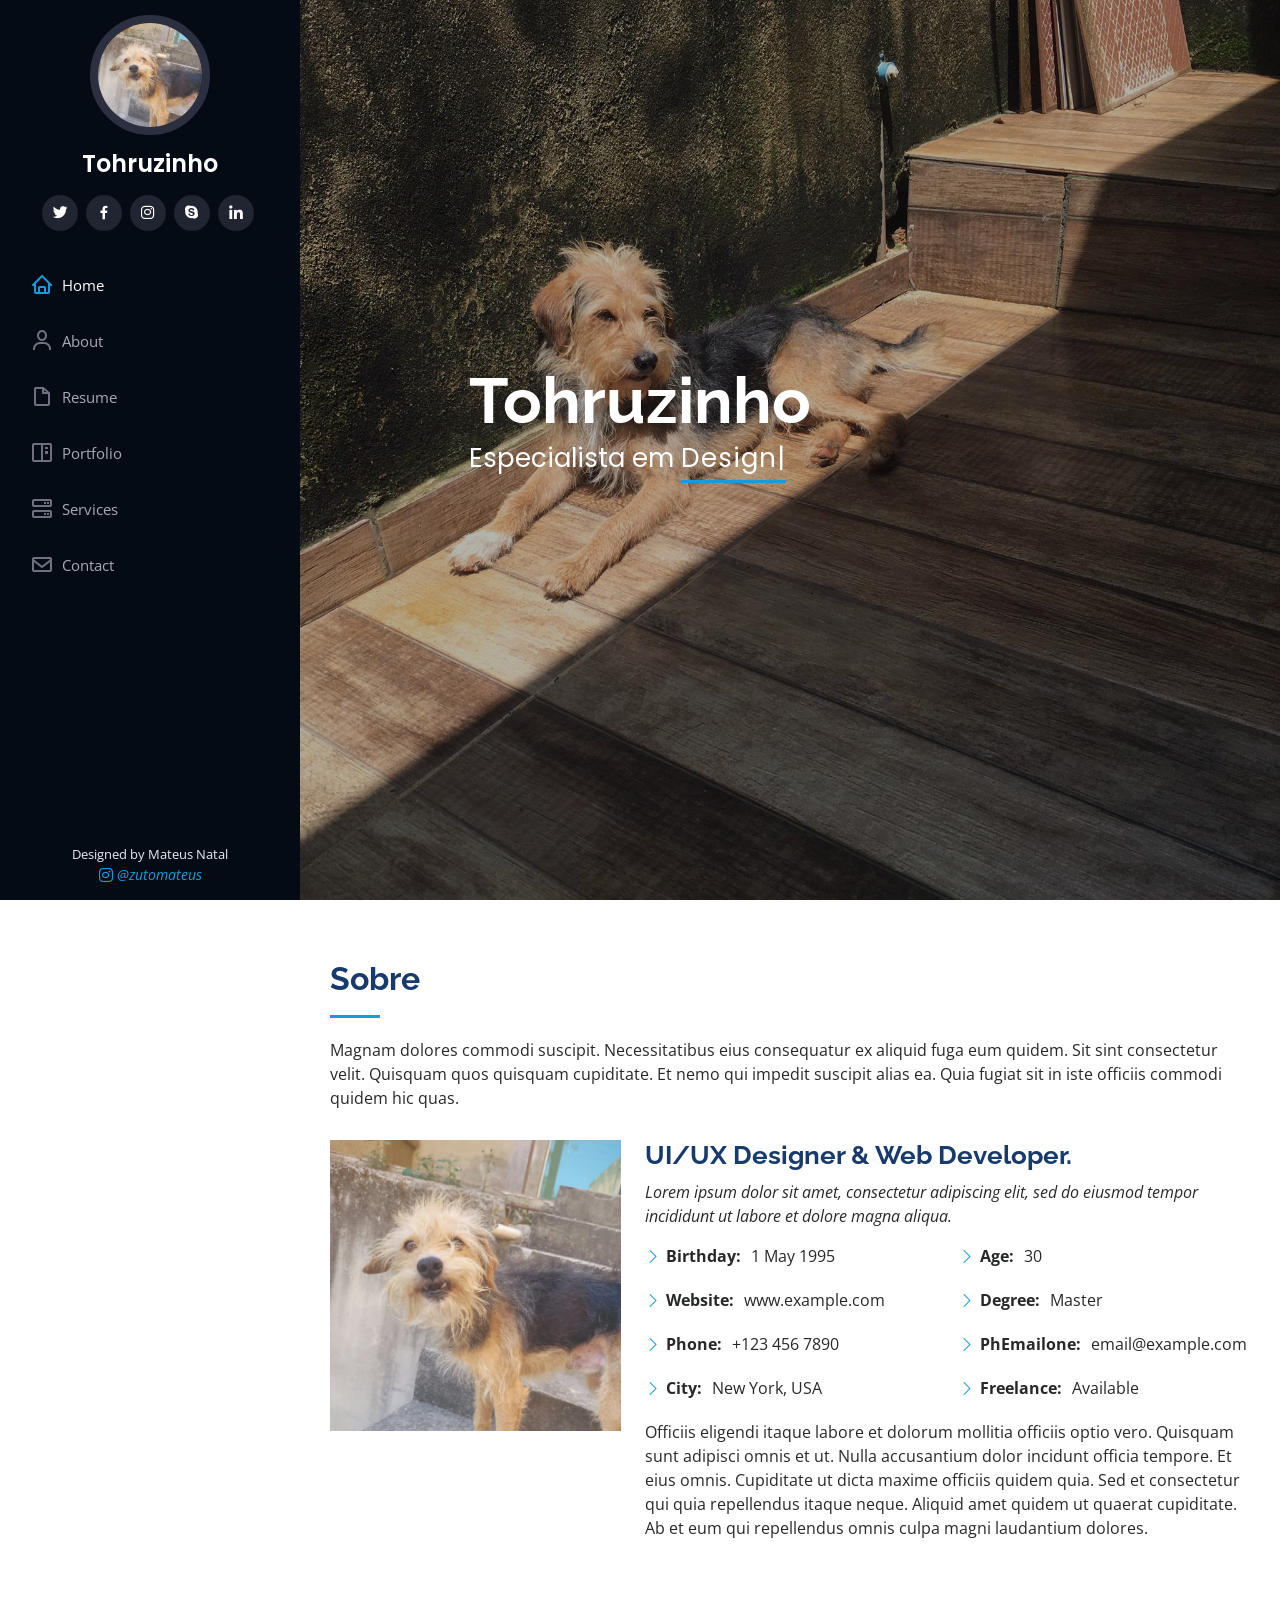
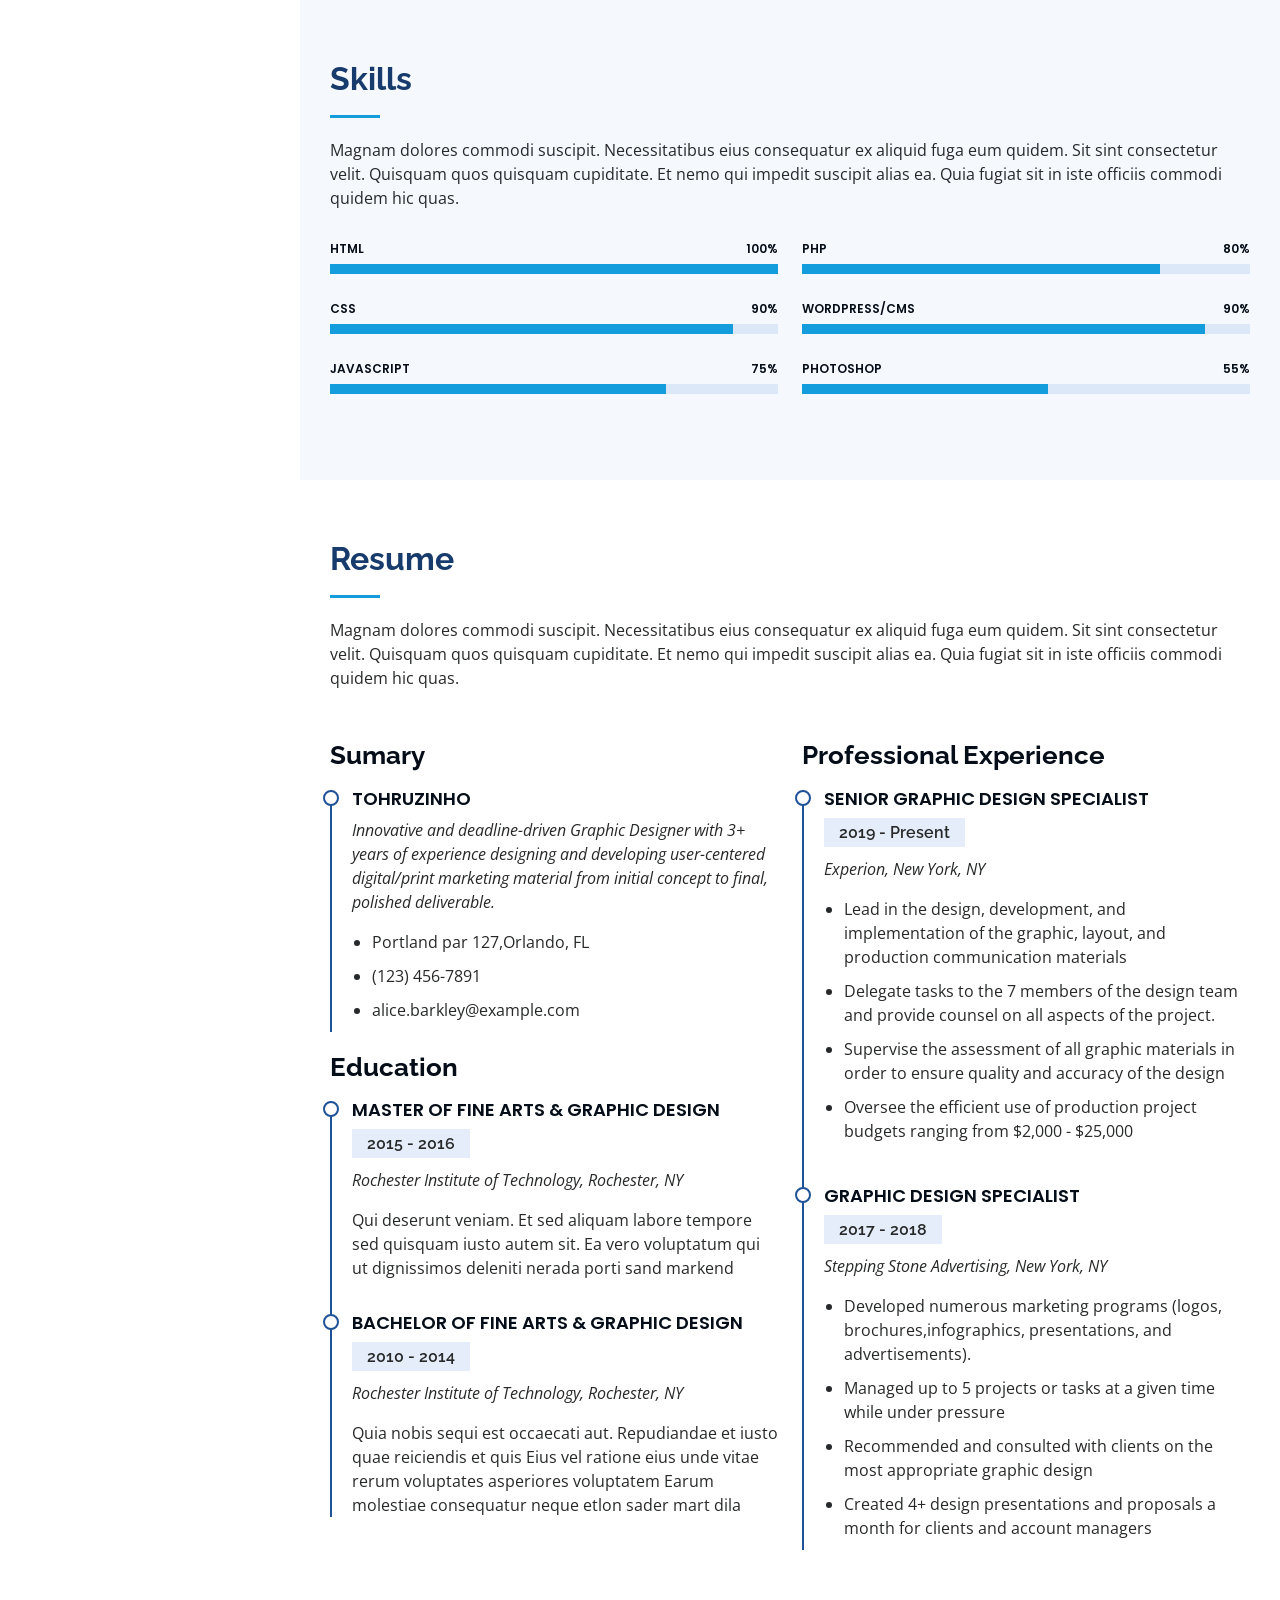
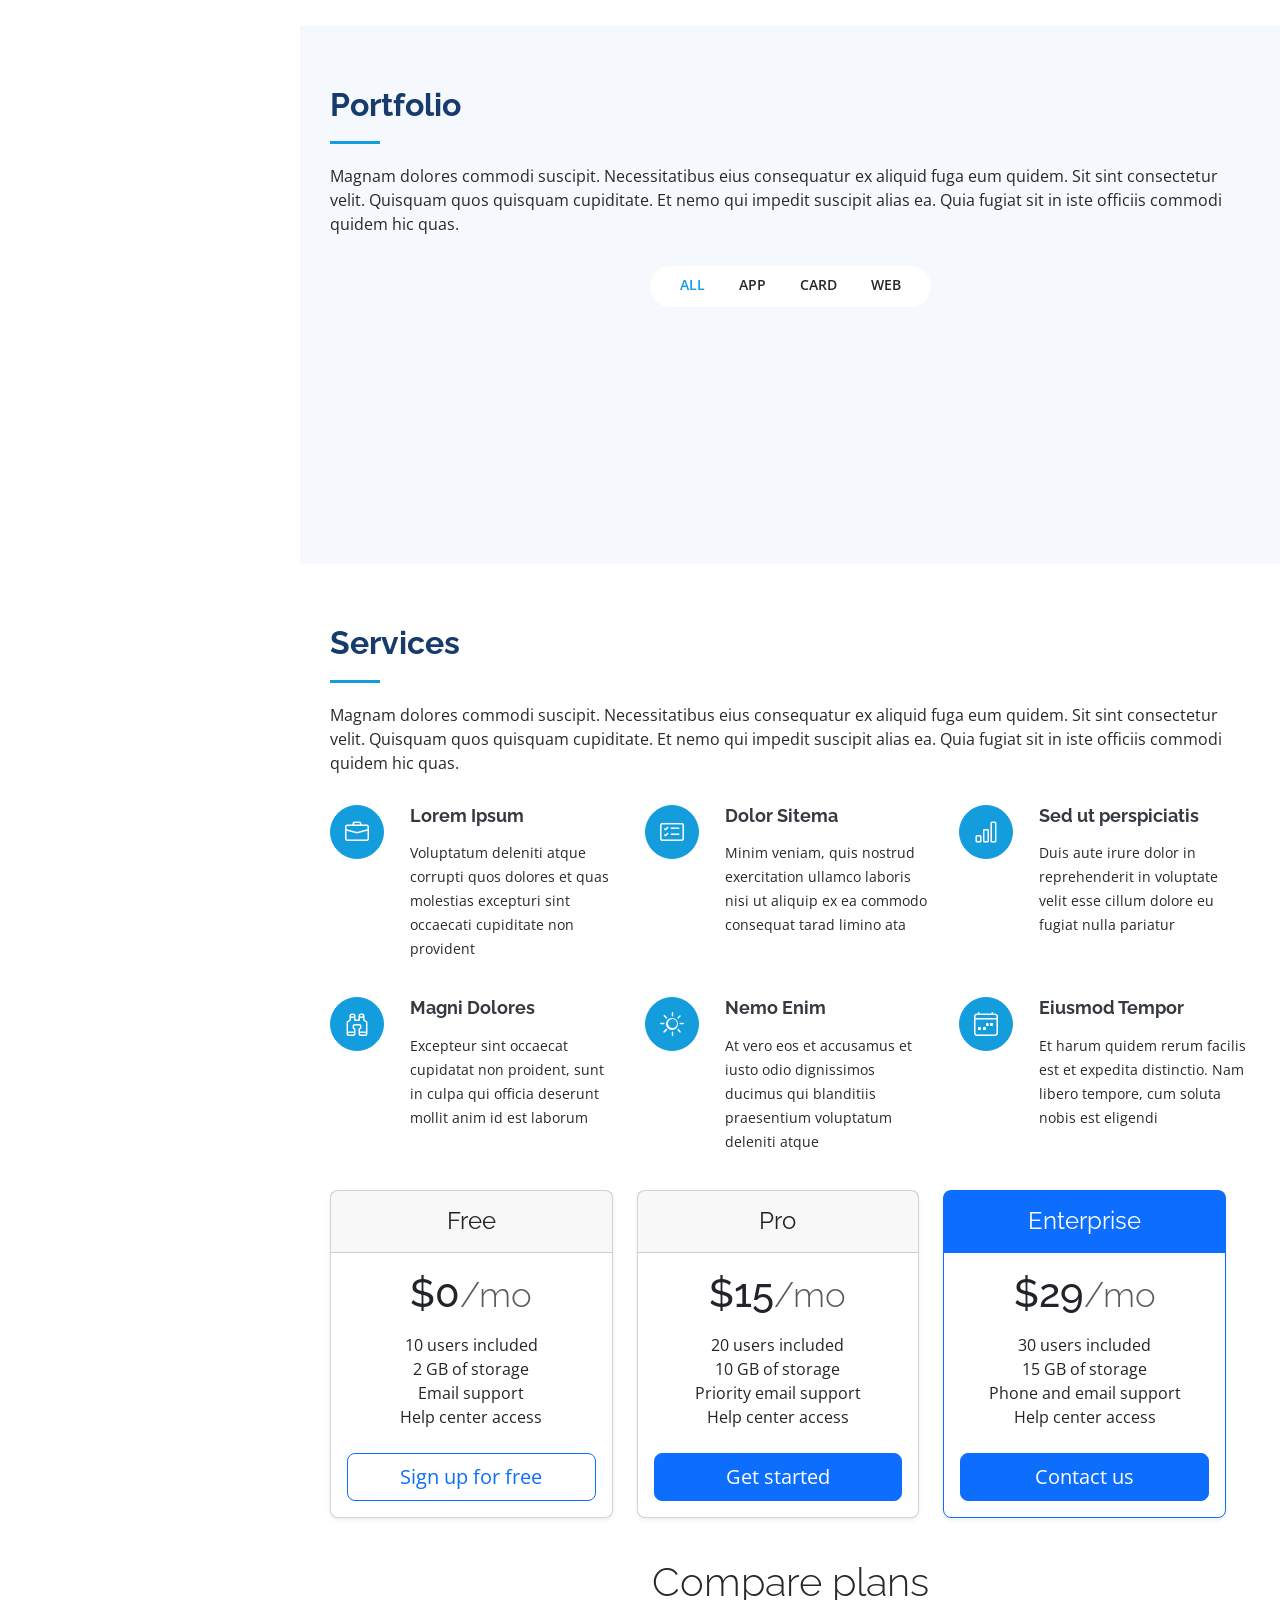
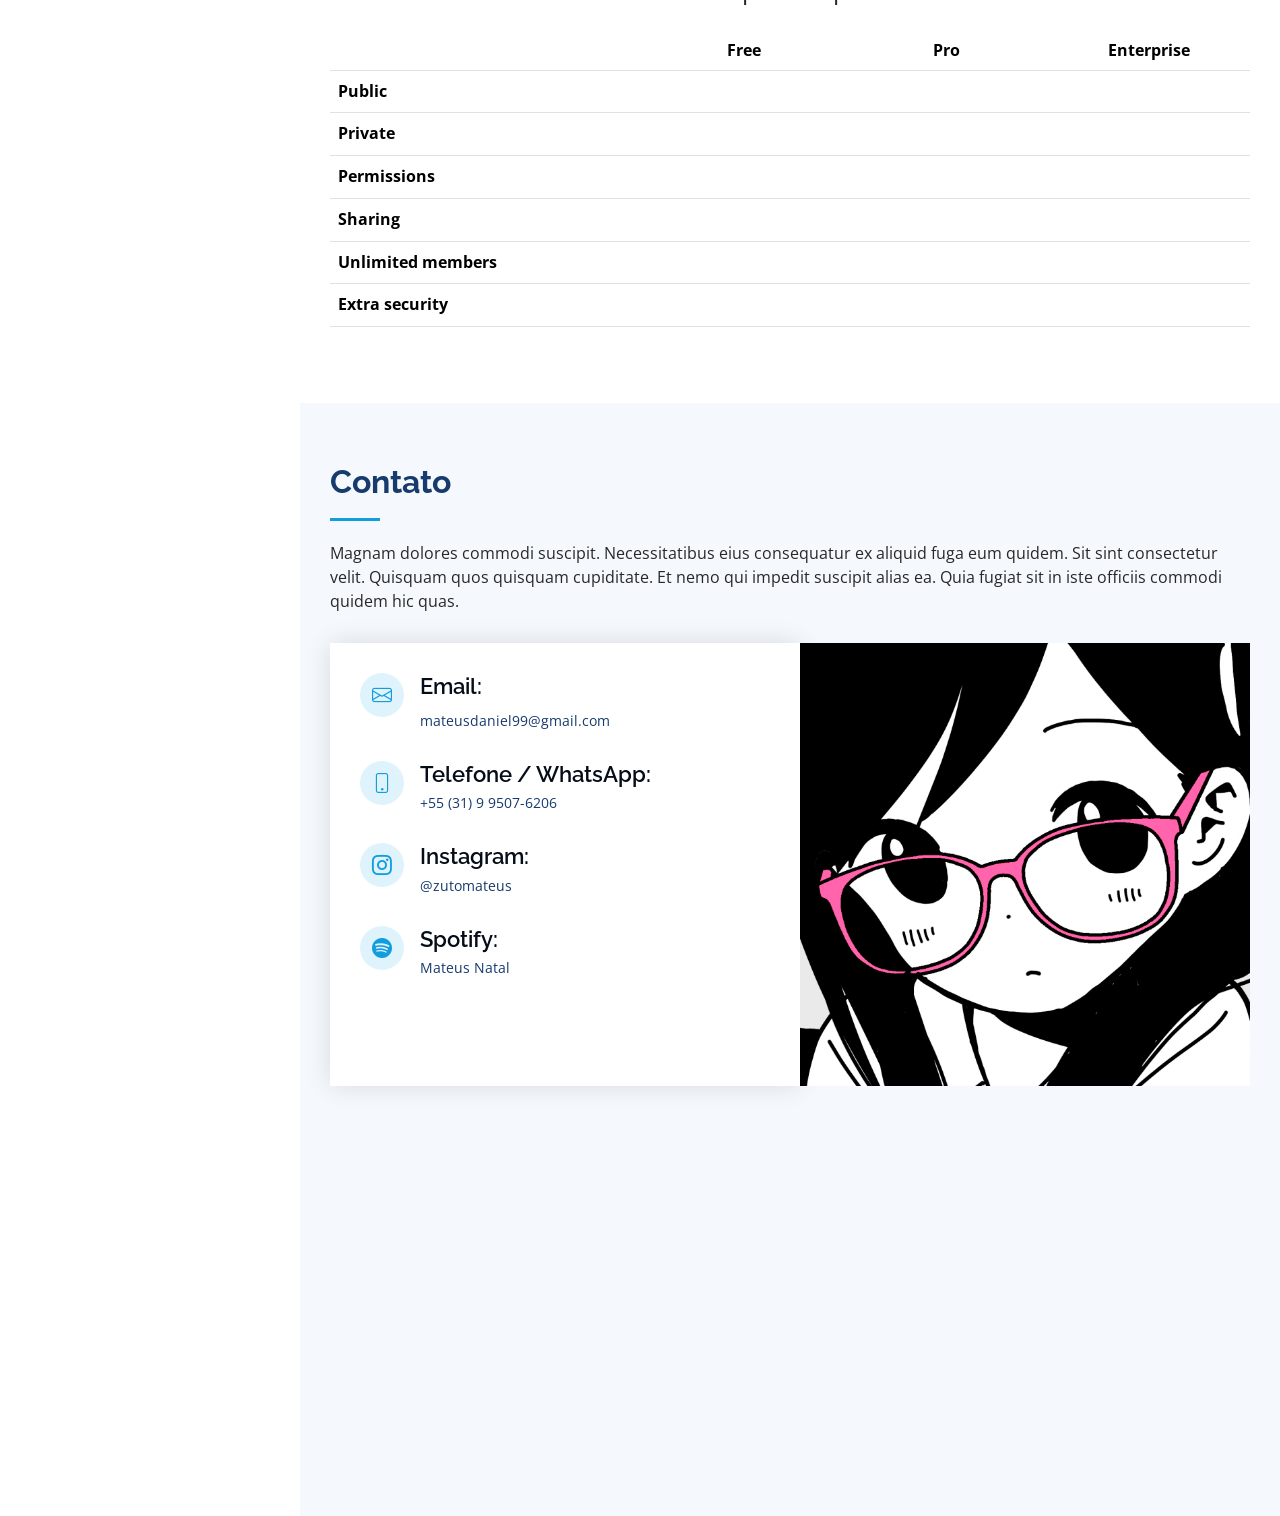
==== index.html @ a7598e41 "Commit inicial" ====
<!DOCTYPE html>
<html lang="en">

<head>
  <meta charset="utf-8">
  <meta content="width=device-width, initial-scale=1.0" name="viewport">

  <title>Tohru</title>
  <meta content="" name="description">
  <meta content="" name="keywords">

  <!-- Favicons -->
  <link href="assets/img/favicon.png" rel="icon">
  <link href="assets/img/apple-touch-icon.png" rel="apple-touch-icon">

  <!-- Google Fonts -->
  <link href="https://fonts.googleapis.com/css?family=Open+Sans:300,300i,400,400i,600,600i,700,700i|Raleway:300,300i,400,400i,500,500i,600,600i,700,700i|Poppins:300,300i,400,400i,500,500i,600,600i,700,700i" rel="stylesheet">

  <!-- Vendor CSS Files -->
  <link href="assets/vendor/aos/aos.css" rel="stylesheet">
  <link href="assets/vendor/bootstrap/css/bootstrap.min.css" rel="stylesheet">
  <link href="assets/vendor/bootstrap-icons/bootstrap-icons.css" rel="stylesheet">
  <link href="assets/vendor/boxicons/css/boxicons.min.css" rel="stylesheet">
  <link href="assets/vendor/glightbox/css/glightbox.min.css" rel="stylesheet">
  <link href="assets/vendor/swiper/swiper-bundle.min.css" rel="stylesheet">

  <!-- Template Main CSS File -->
  <link href="assets/css/style.css" rel="stylesheet">

  <!-- =======================================================
  * Template Name: iPortfolio
  * Updated: Jan 29 2024 with Bootstrap v5.3.2
  * Template URL: https://bootstrapmade.com/iportfolio-bootstrap-portfolio-websites-template/
  * Author: BootstrapMade.com
  * License: https://bootstrapmade.com/license/
  ======================================================== -->
</head>

<body>

  <!-- ======= Mobile nav toggle button ======= -->
  <i class="bi bi-list mobile-nav-toggle d-xl-none"></i>

  <!-- ======= Header ======= -->
  <header id="header">
    <div class="d-flex flex-column">

      <div class="profile">
        <img src="assets/img/profile-img.jpg" alt="" class="img-fluid rounded-circle">
        <h1 class="text-light"><a href="index.html">Tohruzinho</a></h1>
        <div class="social-links mt-3 text-center">
          <a href="#" class="twitter"><i class="bx bxl-twitter"></i></a>
          <a href="#" class="facebook"><i class="bx bxl-facebook"></i></a>
          <a href="#" class="instagram"><i class="bx bxl-instagram"></i></a>
          <a href="#" class="google-plus"><i class="bx bxl-skype"></i></a>
          <a href="#" class="linkedin"><i class="bx bxl-linkedin"></i></a>
        </div>
      </div>

      <nav id="navbar" class="nav-menu navbar">
        <ul>
          <li><a href="#hero" class="nav-link scrollto active"><i class="bx bx-home"></i> <span>Home</span></a></li>
          <li><a href="#about" class="nav-link scrollto"><i class="bx bx-user"></i> <span>About</span></a></li>
          <li><a href="#resume" class="nav-link scrollto"><i class="bx bx-file-blank"></i> <span>Resume</span></a></li>
          <li><a href="#portfolio" class="nav-link scrollto"><i class="bx bx-book-content"></i> <span>Portfolio</span></a></li>
          <li><a href="#services" class="nav-link scrollto"><i class="bx bx-server"></i> <span>Services</span></a></li>
          <li><a href="#contact" class="nav-link scrollto"><i class="bx bx-envelope"></i> <span>Contact</span></a></li>
        </ul>
      </nav><!-- .nav-menu -->
    </div>
  </header><!-- End Header -->

  <!-- ======= Hero Section ======= -->
  <section id="hero" class="d-flex flex-column justify-content-center align-items-center">
    <div class="hero-container" data-aos="fade-in">
      <h1>Tohruzinho</h1>
      <p>Especialista em <span class="typed" data-typed-items="Design, CSS, JavaScript, PxG, Latir"></span></p>
    </div>
  </section><!-- End Hero -->

  <main id="main">

    <!-- ======= About Section ======= -->
    <section id="about" class="about">
      <div class="container">

        <div class="section-title">
          <h2>Sobre</h2>
          <p>Magnam dolores commodi suscipit. Necessitatibus eius consequatur ex aliquid fuga eum quidem. Sit sint consectetur velit. Quisquam quos quisquam cupiditate. Et nemo qui impedit suscipit alias ea. Quia fugiat sit in iste officiis commodi quidem hic quas.</p>
        </div>

        <div class="row">
          <div class="col-lg-4" data-aos="fade-right">
            <img src="assets/img/profile-img.jpg" class="img-fluid" alt="">
          </div>
          <div class="col-lg-8 pt-4 pt-lg-0 content" data-aos="fade-left">
            <h3>UI/UX Designer &amp; Web Developer.</h3>
            <p class="fst-italic">
              Lorem ipsum dolor sit amet, consectetur adipiscing elit, sed do eiusmod tempor incididunt ut labore et dolore
              magna aliqua.
            </p>
            <div class="row">
              <div class="col-lg-6">
                <ul>
                  <li><i class="bi bi-chevron-right"></i> <strong>Birthday:</strong> <span>1 May 1995</span></li>
                  <li><i class="bi bi-chevron-right"></i> <strong>Website:</strong> <span>www.example.com</span></li>
                  <li><i class="bi bi-chevron-right"></i> <strong>Phone:</strong> <span>+123 456 7890</span></li>
                  <li><i class="bi bi-chevron-right"></i> <strong>City:</strong> <span>New York, USA</span></li>
                </ul>
              </div>
              <div class="col-lg-6">
                <ul>
                  <li><i class="bi bi-chevron-right"></i> <strong>Age:</strong> <span>30</span></li>
                  <li><i class="bi bi-chevron-right"></i> <strong>Degree:</strong> <span>Master</span></li>
                  <li><i class="bi bi-chevron-right"></i> <strong>PhEmailone:</strong> <span>email@example.com</span></li>
                  <li><i class="bi bi-chevron-right"></i> <strong>Freelance:</strong> <span>Available</span></li>
                </ul>
              </div>
            </div>
            <p>
              Officiis eligendi itaque labore et dolorum mollitia officiis optio vero. Quisquam sunt adipisci omnis et ut. Nulla accusantium dolor incidunt officia tempore. Et eius omnis.
              Cupiditate ut dicta maxime officiis quidem quia. Sed et consectetur qui quia repellendus itaque neque. Aliquid amet quidem ut quaerat cupiditate. Ab et eum qui repellendus omnis culpa magni laudantium dolores.
            </p>
          </div>
        </div>

      </div>
    </section><!-- End About Section -->

    <!-- ======= Skills Section ======= -->
    <section id="skills" class="skills section-bg">
      <div class="container">

        <div class="section-title">
          <h2>Skills</h2>
          <p>Magnam dolores commodi suscipit. Necessitatibus eius consequatur ex aliquid fuga eum quidem. Sit sint consectetur velit. Quisquam quos quisquam cupiditate. Et nemo qui impedit suscipit alias ea. Quia fugiat sit in iste officiis commodi quidem hic quas.</p>
        </div>

        <div class="row skills-content">

          <div class="col-lg-6" data-aos="fade-up">

            <div class="progress">
              <span class="skill">HTML <i class="val">100%</i></span>
              <div class="progress-bar-wrap">
                <div class="progress-bar" role="progressbar" aria-valuenow="100" aria-valuemin="0" aria-valuemax="100"></div>
              </div>
            </div>

            <div class="progress">
              <span class="skill">CSS <i class="val">90%</i></span>
              <div class="progress-bar-wrap">
                <div class="progress-bar" role="progressbar" aria-valuenow="90" aria-valuemin="0" aria-valuemax="100"></div>
              </div>
            </div>

            <div class="progress">
              <span class="skill">JavaScript <i class="val">75%</i></span>
              <div class="progress-bar-wrap">
                <div class="progress-bar" role="progressbar" aria-valuenow="75" aria-valuemin="0" aria-valuemax="100"></div>
              </div>
            </div>

          </div>

          <div class="col-lg-6" data-aos="fade-up" data-aos-delay="100">

            <div class="progress">
              <span class="skill">PHP <i class="val">80%</i></span>
              <div class="progress-bar-wrap">
                <div class="progress-bar" role="progressbar" aria-valuenow="80" aria-valuemin="0" aria-valuemax="100"></div>
              </div>
            </div>

            <div class="progress">
              <span class="skill">WordPress/CMS <i class="val">90%</i></span>
              <div class="progress-bar-wrap">
                <div class="progress-bar" role="progressbar" aria-valuenow="90" aria-valuemin="0" aria-valuemax="100"></div>
              </div>
            </div>

            <div class="progress">
              <span class="skill">Photoshop <i class="val">55%</i></span>
              <div class="progress-bar-wrap">
                <div class="progress-bar" role="progressbar" aria-valuenow="55" aria-valuemin="0" aria-valuemax="100"></div>
              </div>
            </div>

          </div>

        </div>

      </div>
    </section><!-- End Skills Section -->

    <!-- ======= Resume Section ======= -->
    <section id="resume" class="resume">
      <div class="container">

        <div class="section-title">
          <h2>Resume</h2>
          <p>Magnam dolores commodi suscipit. Necessitatibus eius consequatur ex aliquid fuga eum quidem. Sit sint consectetur velit. Quisquam quos quisquam cupiditate. Et nemo qui impedit suscipit alias ea. Quia fugiat sit in iste officiis commodi quidem hic quas.</p>
        </div>

        <div class="row">
          <div class="col-lg-6" data-aos="fade-up">
            <h3 class="resume-title">Sumary</h3>
            <div class="resume-item pb-0">
              <h4>Tohruzinho</h4>
              <p><em>Innovative and deadline-driven Graphic Designer with 3+ years of experience designing and developing user-centered digital/print marketing material from initial concept to final, polished deliverable.</em></p>
              <ul>
                <li>Portland par 127,Orlando, FL</li>
                <li>(123) 456-7891</li>
                <li>alice.barkley@example.com</li>
              </ul>
            </div>

            <h3 class="resume-title">Education</h3>
            <div class="resume-item">
              <h4>Master of Fine Arts &amp; Graphic Design</h4>
              <h5>2015 - 2016</h5>
              <p><em>Rochester Institute of Technology, Rochester, NY</em></p>
              <p>Qui deserunt veniam. Et sed aliquam labore tempore sed quisquam iusto autem sit. Ea vero voluptatum qui ut dignissimos deleniti nerada porti sand markend</p>
            </div>
            <div class="resume-item">
              <h4>Bachelor of Fine Arts &amp; Graphic Design</h4>
              <h5>2010 - 2014</h5>
              <p><em>Rochester Institute of Technology, Rochester, NY</em></p>
              <p>Quia nobis sequi est occaecati aut. Repudiandae et iusto quae reiciendis et quis Eius vel ratione eius unde vitae rerum voluptates asperiores voluptatem Earum molestiae consequatur neque etlon sader mart dila</p>
            </div>
          </div>
          <div class="col-lg-6" data-aos="fade-up" data-aos-delay="100">
            <h3 class="resume-title">Professional Experience</h3>
            <div class="resume-item">
              <h4>Senior graphic design specialist</h4>
              <h5>2019 - Present</h5>
              <p><em>Experion, New York, NY </em></p>
              <ul>
                <li>Lead in the design, development, and implementation of the graphic, layout, and production communication materials</li>
                <li>Delegate tasks to the 7 members of the design team and provide counsel on all aspects of the project. </li>
                <li>Supervise the assessment of all graphic materials in order to ensure quality and accuracy of the design</li>
                <li>Oversee the efficient use of production project budgets ranging from $2,000 - $25,000</li>
              </ul>
            </div>
            <div class="resume-item">
              <h4>Graphic design specialist</h4>
              <h5>2017 - 2018</h5>
              <p><em>Stepping Stone Advertising, New York, NY</em></p>
              <ul>
                <li>Developed numerous marketing programs (logos, brochures,infographics, presentations, and advertisements).</li>
                <li>Managed up to 5 projects or tasks at a given time while under pressure</li>
                <li>Recommended and consulted with clients on the most appropriate graphic design</li>
                <li>Created 4+ design presentations and proposals a month for clients and account managers</li>
              </ul>
            </div>
          </div>
        </div>

      </div>
    </section><!-- End Resume Section -->

    <!-- ======= Portfolio Section ======= -->
    <section id="portfolio" class="portfolio section-bg">
      <div class="container">

        <div class="section-title">
          <h2>Portfolio</h2>
          <p>Magnam dolores commodi suscipit. Necessitatibus eius consequatur ex aliquid fuga eum quidem. Sit sint consectetur velit. Quisquam quos quisquam cupiditate. Et nemo qui impedit suscipit alias ea. Quia fugiat sit in iste officiis commodi quidem hic quas.</p>
        </div>

        <div class="row" data-aos="fade-up">
          <div class="col-lg-12 d-flex justify-content-center">
            <ul id="portfolio-flters">
              <li data-filter="*" class="filter-active">All</li>
              <li data-filter=".filter-app">App</li>
              <li data-filter=".filter-card">Card</li>
              <li data-filter=".filter-web">Web</li>
            </ul>
          </div>
        </div>

        <div class="row portfolio-container" data-aos="fade-up" data-aos-delay="100">

          <div class="col-lg-4 col-md-6 portfolio-item filter-app">
            <div class="portfolio-wrap">
              <img src="assets/img/portfolio/portfolio-1.jpg" class="img-fluid" alt="">
              <div class="portfolio-links">
                <a href="assets/img/portfolio/portfolio-1.jpg" data-gallery="portfolioGallery" class="portfolio-lightbox" title="App 1"><i class="bx bx-plus"></i></a>
                <a href="portfolio-details.html" title="More Details"><i class="bx bx-link"></i></a>
              </div>
            </div>
          </div>

          <div class="col-lg-4 col-md-6 portfolio-item filter-web">
            <div class="portfolio-wrap">
              <img src="assets/img/portfolio/portfolio-2.jpg" class="img-fluid" alt="">
              <div class="portfolio-links">
                <a href="assets/img/portfolio/portfolio-2.jpg" data-gallery="portfolioGallery" class="portfolio-lightbox" title="Web 3"><i class="bx bx-plus"></i></a>
                <a href="portfolio-details.html" title="More Details"><i class="bx bx-link"></i></a>
              </div>
            </div>
          </div>

          <div class="col-lg-4 col-md-6 portfolio-item filter-app">
            <div class="portfolio-wrap">
              <img src="assets/img/portfolio/portfolio-3.jpg" class="img-fluid" alt="">
              <div class="portfolio-links">
                <a href="assets/img/portfolio/portfolio-3.jpg" data-gallery="portfolioGallery" class="portfolio-lightbox" title="App 2"><i class="bx bx-plus"></i></a>
                <a href="portfolio-details.html" title="More Details"><i class="bx bx-link"></i></a>
              </div>
            </div>
          </div>

          <div class="col-lg-4 col-md-6 portfolio-item filter-card">
            <div class="portfolio-wrap">
              <img src="assets/img/portfolio/portfolio-4.jpg" class="img-fluid" alt="">
              <div class="portfolio-links">
                <a href="assets/img/portfolio/portfolio-4.jpg" data-gallery="portfolioGallery" class="portfolio-lightbox" title="Card 2"><i class="bx bx-plus"></i></a>
                <a href="portfolio-details.html" title="More Details"><i class="bx bx-link"></i></a>
              </div>
            </div>
          </div>

          <div class="col-lg-4 col-md-6 portfolio-item filter-web">
            <div class="portfolio-wrap">
              <img src="assets/img/portfolio/portfolio-5.jpg" class="img-fluid" alt="">
              <div class="portfolio-links">
                <a href="assets/img/portfolio/portfolio-5.jpg" data-gallery="portfolioGallery" class="portfolio-lightbox" title="Web 2"><i class="bx bx-plus"></i></a>
                <a href="portfolio-details.html" title="More Details"><i class="bx bx-link"></i></a>
              </div>
            </div>
          </div>

          <div class="col-lg-4 col-md-6 portfolio-item filter-app">
            <div class="portfolio-wrap">
              <img src="assets/img/portfolio/portfolio-6.jpg" class="img-fluid" alt="">
              <div class="portfolio-links">
                <a href="assets/img/portfolio/portfolio-6.jpg" data-gallery="portfolioGallery" class="portfolio-lightbox" title="App 3"><i class="bx bx-plus"></i></a>
                <a href="portfolio-details.html" title="More Details"><i class="bx bx-link"></i></a>
              </div>
            </div>
          </div>

          <div class="col-lg-4 col-md-6 portfolio-item filter-card">
            <div class="portfolio-wrap">
              <img src="assets/img/portfolio/portfolio-7.jpg" class="img-fluid" alt="">
              <div class="portfolio-links">
                <a href="assets/img/portfolio/portfolio-7.jpg" data-gallery="portfolioGallery" class="portfolio-lightbox" title="Card 1"><i class="bx bx-plus"></i></a>
                <a href="portfolio-details.html" title="More Details"><i class="bx bx-link"></i></a>
              </div>
            </div>
          </div>

          <div class="col-lg-4 col-md-6 portfolio-item filter-card">
            <div class="portfolio-wrap">
              <img src="assets/img/portfolio/portfolio-8.jpg" class="img-fluid" alt="">
              <div class="portfolio-links">
                <a href="assets/img/portfolio/portfolio-8.jpg" data-gallery="portfolioGallery" class="portfolio-lightbox" title="Card 3"><i class="bx bx-plus"></i></a>
                <a href="portfolio-details.html" title="More Details"><i class="bx bx-link"></i></a>
              </div>
            </div>
          </div>

          <div class="col-lg-4 col-md-6 portfolio-item filter-web">
            <div class="portfolio-wrap">
              <img src="assets/img/portfolio/portfolio-9.jpg" class="img-fluid" alt="">
              <div class="portfolio-links">
                <a href="assets/img/portfolio/portfolio-9.jpg" data-gallery="portfolioGallery" class="portfolio-lightbox" title="Web 3"><i class="bx bx-plus"></i></a>
                <a href="portfolio-details.html" title="More Details"><i class="bx bx-link"></i></a>
              </div>
            </div>
          </div>

        </div>

      </div>
    </section><!-- End Portfolio Section -->

    <!-- ======= Services Section ======= -->
    <section id="services" class="services">
      <div class="container">

        <div class="section-title">
          <h2>Services</h2>
          <p>Magnam dolores commodi suscipit. Necessitatibus eius consequatur ex aliquid fuga eum quidem. Sit sint consectetur velit. Quisquam quos quisquam cupiditate. Et nemo qui impedit suscipit alias ea. Quia fugiat sit in iste officiis commodi quidem hic quas.</p>
        </div>

        <div class="row">
          <div class="col-lg-4 col-md-6 icon-box" data-aos="fade-up">
            <div class="icon"><i class="bi bi-briefcase"></i></div>
            <h4 class="title"><a href="">Lorem Ipsum</a></h4>
            <p class="description">Voluptatum deleniti atque corrupti quos dolores et quas molestias excepturi sint occaecati cupiditate non provident</p>
          </div>
          <div class="col-lg-4 col-md-6 icon-box" data-aos="fade-up" data-aos-delay="100">
            <div class="icon"><i class="bi bi-card-checklist"></i></div>
            <h4 class="title"><a href="">Dolor Sitema</a></h4>
            <p class="description">Minim veniam, quis nostrud exercitation ullamco laboris nisi ut aliquip ex ea commodo consequat tarad limino ata</p>
          </div>
          <div class="col-lg-4 col-md-6 icon-box" data-aos="fade-up" data-aos-delay="200">
            <div class="icon"><i class="bi bi-bar-chart"></i></div>
            <h4 class="title"><a href="">Sed ut perspiciatis</a></h4>
            <p class="description">Duis aute irure dolor in reprehenderit in voluptate velit esse cillum dolore eu fugiat nulla pariatur</p>
          </div>
          <div class="col-lg-4 col-md-6 icon-box" data-aos="fade-up" data-aos-delay="300">
            <div class="icon"><i class="bi bi-binoculars"></i></div>
            <h4 class="title"><a href="">Magni Dolores</a></h4>
            <p class="description">Excepteur sint occaecat cupidatat non proident, sunt in culpa qui officia deserunt mollit anim id est laborum</p>
          </div>
          <div class="col-lg-4 col-md-6 icon-box" data-aos="fade-up" data-aos-delay="400">
            <div class="icon"><i class="bi bi-brightness-high"></i></div>
            <h4 class="title"><a href="">Nemo Enim</a></h4>
            <p class="description">At vero eos et accusamus et iusto odio dignissimos ducimus qui blanditiis praesentium voluptatum deleniti atque</p>
          </div>
          <div class="col-lg-4 col-md-6 icon-box" data-aos="fade-up" data-aos-delay="500">
            <div class="icon"><i class="bi bi-calendar4-week"></i></div>
            <h4 class="title"><a href="">Eiusmod Tempor</a></h4>
            <p class="description">Et harum quidem rerum facilis est et expedita distinctio. Nam libero tempore, cum soluta nobis est eligendi</p>
          </div>
          <div class="row row-cols-1 row-cols-md-3 mb-3 text-center">
            <div class="col">
              <div class="card mb-4 rounded-3 shadow-sm">
                <div class="card-header py-3">
                  <h4 class="my-0 fw-normal">Free</h4>
                </div>
                <div class="card-body">
                  <h1 class="card-title pricing-card-title">$0<small class="text-body-secondary fw-light">/mo</small></h1>
                  <ul class="list-unstyled mt-3 mb-4">
                    <li>10 users included</li>
                    <li>2 GB of storage</li>
                    <li>Email support</li>
                    <li>Help center access</li>
                  </ul>
                  <a href="#contact" type="button" class="w-100 btn btn-lg btn-outline-primary">Sign up for free</a>
                </div>
              </div>
            </div>
            <div class="col">
              <div class="card mb-4 rounded-3 shadow-sm">
                <div class="card-header py-3">
                  <h4 class="my-0 fw-normal">Pro</h4>
                </div>
                <div class="card-body">
                  <h1 class="card-title pricing-card-title">$15<small class="text-body-secondary fw-light">/mo</small></h1>
                  <ul class="list-unstyled mt-3 mb-4">
                    <li>20 users included</li>
                    <li>10 GB of storage</li>
                    <li>Priority email support</li>
                    <li>Help center access</li>
                  </ul>
                  <a href="#contact" type="button" class="w-100 btn btn-lg btn-primary">Get started</a>
                </div>
              </div>
            </div>
            <div class="col">
              <div class="card mb-4 rounded-3 shadow-sm border-primary">
                <div class="card-header py-3 text-bg-primary border-primary">
                  <h4 class="my-0 fw-normal">Enterprise</h4>
                </div>
                <div class="card-body">
                  <h1 class="card-title pricing-card-title">$29<small class="text-body-secondary fw-light">/mo</small></h1>
                  <ul class="list-unstyled mt-3 mb-4">
                    <li>30 users included</li>
                    <li>15 GB of storage</li>
                    <li>Phone and email support</li>
                    <li>Help center access</li>
                  </ul>
                  <a href="#contact" type="button" class="w-100 btn btn-lg btn-primary">Contact us</a>
                </div>
              </div>
            </div>
          </div>
      
          <h2 class="display-6 text-center mb-4">Compare plans</h2>
      
          <div class="table-responsive">
            <table class="table text-center">
              <thead>
                <tr>
                  <th style="width: 34%;"></th>
                  <th style="width: 22%;">Free</th>
                  <th style="width: 22%;">Pro</th>
                  <th style="width: 22%;">Enterprise</th>
                </tr>
              </thead>
              <tbody>
                <tr>
                  <th scope="row" class="text-start">Public</th>
                  <td><svg class="bi" width="24" height="24"><use xlink:href="#check"></use></svg></td>
                  <td><svg class="bi" width="24" height="24"><use xlink:href="#check"></use></svg></td>
                  <td><svg class="bi" width="24" height="24"><use xlink:href="#check"></use></svg></td>
                </tr>
                <tr>
                  <th scope="row" class="text-start">Private</th>
                  <td></td>
                  <td><svg class="bi" width="24" height="24"><use xlink:href="#check"></use></svg></td>
                  <td><svg class="bi" width="24" height="24"><use xlink:href="#check"></use></svg></td>
                </tr>
              </tbody>
      
              <tbody>
                <tr>
                  <th scope="row" class="text-start">Permissions</th>
                  <td><svg class="bi" width="24" height="24"><use xlink:href="#check"></use></svg></td>
                  <td><svg class="bi" width="24" height="24"><use xlink:href="#check"></use></svg></td>
                  <td><svg class="bi" width="24" height="24"><use xlink:href="#check"></use></svg></td>
                </tr>
                <tr>
                  <th scope="row" class="text-start">Sharing</th>
                  <td></td>
                  <td><svg class="bi" width="24" height="24"><use xlink:href="#check"></use></svg></td>
                  <td><svg class="bi" width="24" height="24"><use xlink:href="#check"></use></svg></td>
                </tr>
                <tr>
                  <th scope="row" class="text-start">Unlimited members</th>
                  <td></td>
                  <td><svg class="bi" width="24" height="24"><use xlink:href="#check"></use></svg></td>
                  <td><svg class="bi" width="24" height="24"><use xlink:href="#check"></use></svg></td>
                </tr>
                <tr>
                  <th scope="row" class="text-start">Extra security</th>
                  <td></td>
                  <td></td>
                  <td><svg class="bi" width="24" height="24"><use xlink:href="#check"></use></svg></td>
                </tr>
              </tbody>
            </table>
          </div>
        
        </div>

      </div>
    </section><!-- End Services Section -->

    <!-- ======= Contact Section ======= -->
    <section id="contact" class="contact section-bg">
      <div class="container">

        <div class="section-title">
          <h2>Contato</h2>
          <p>Magnam dolores commodi suscipit. Necessitatibus eius consequatur ex aliquid fuga eum quidem. Sit sint consectetur velit. Quisquam quos quisquam cupiditate. Et nemo qui impedit suscipit alias ea. Quia fugiat sit in iste officiis commodi quidem hic quas.</p>
        </div>

        <div class="row" data-aos="fade-in">

          <div class="col-lg-12 d-flex align-items-stretch">
            <div class="info">

              <div class="email">
                <i class="bi bi-envelope"></i>
                <h4>Email:</h4>
                <p>mateusdaniel99@gmail.com</p>
              </div>

              <div class="phone">
                <i class="bi bi-phone"></i>
                <h4>Telefone / WhatsApp:</h4>
                <p>+55 (31) 9 9507-6206 </p>
              </div>

              
              <div class="instagram">
                <i class="bi bi-instagram"></i>
                <h4>Instagram:</h4>
                <p>@zutomateus </p>
              </div>
            
              <div class="Spotify">
                <i class="bi bi-spotify"></i>
                <h4>Spotify:</h4>
                <a href="https://open.spotify.com/user/gl5842yqh6wpzvgr99jpq20lp?si=2550779bd7ad4241"><p>Mateus Natal</p></a>
              </div>
            </div>
            <img src="assets/img/sample_c637b3ea80eb6f2d8155ecbf0d0ddbc921323.png" width="450px" alt=" ">
          </div>
          <iframe src="https://www.google.com/maps/embed?pb=!1m18!1m12!1m3!1d240097.0372428169!2d-44.128862093613655!3d-19.902640425040165!2m3!1f0!2f0!3f0!3m2!1i1024!2i768!4f13.1!3m3!1m2!1s0xa690cacacf2c33%3A0x5b35795e3ad23997!2sBelo%20Horizonte%2C%20MG!5e0!3m2!1spt-BR!2sbr!4v1706848279905!5m2!1spt-BR!2sbr" frameborder="0" style="border: 0;" width="100%" height="300px" allowfullscreen></iframe>
        </div>

      </div>
    </section><!-- End Contact Section -->

  </main><!-- End #main -->

  <!-- ======= Footer ======= -->
  <footer id="footer">
    <div class="container">
      <div class="credits">
        Designed by Mateus Natal
      </div>
      <div class="instagram text-center">
        <a href="https://www.instagram.com/zutomateus/"><i class="bi bi-instagram"> @zutomateus</i></a>
    </div>
  </footer><!-- End  Footer -->

  <a href="#" class="back-to-top d-flex align-items-center justify-content-center"><i class="bi bi-arrow-up-short"></i></a>

  <!-- Vendor JS Files -->
  <script src="assets/vendor/purecounter/purecounter_vanilla.js"></script>
  <script src="assets/vendor/aos/aos.js"></script>
  <script src="assets/vendor/bootstrap/js/bootstrap.bundle.min.js"></script>
  <script src="assets/vendor/glightbox/js/glightbox.min.js"></script>
  <script src="assets/vendor/isotope-layout/isotope.pkgd.min.js"></script>
  <script src="assets/vendor/swiper/swiper-bundle.min.js"></script>
  <script src="assets/vendor/typed.js/typed.umd.js"></script>
  <script src="assets/vendor/waypoints/noframework.waypoints.js"></script>
  <script src="assets/vendor/php-email-form/validate.js"></script>

  <!-- Template Main JS File -->
  <script src="assets/js/main.js"></script>

</body>

</html>
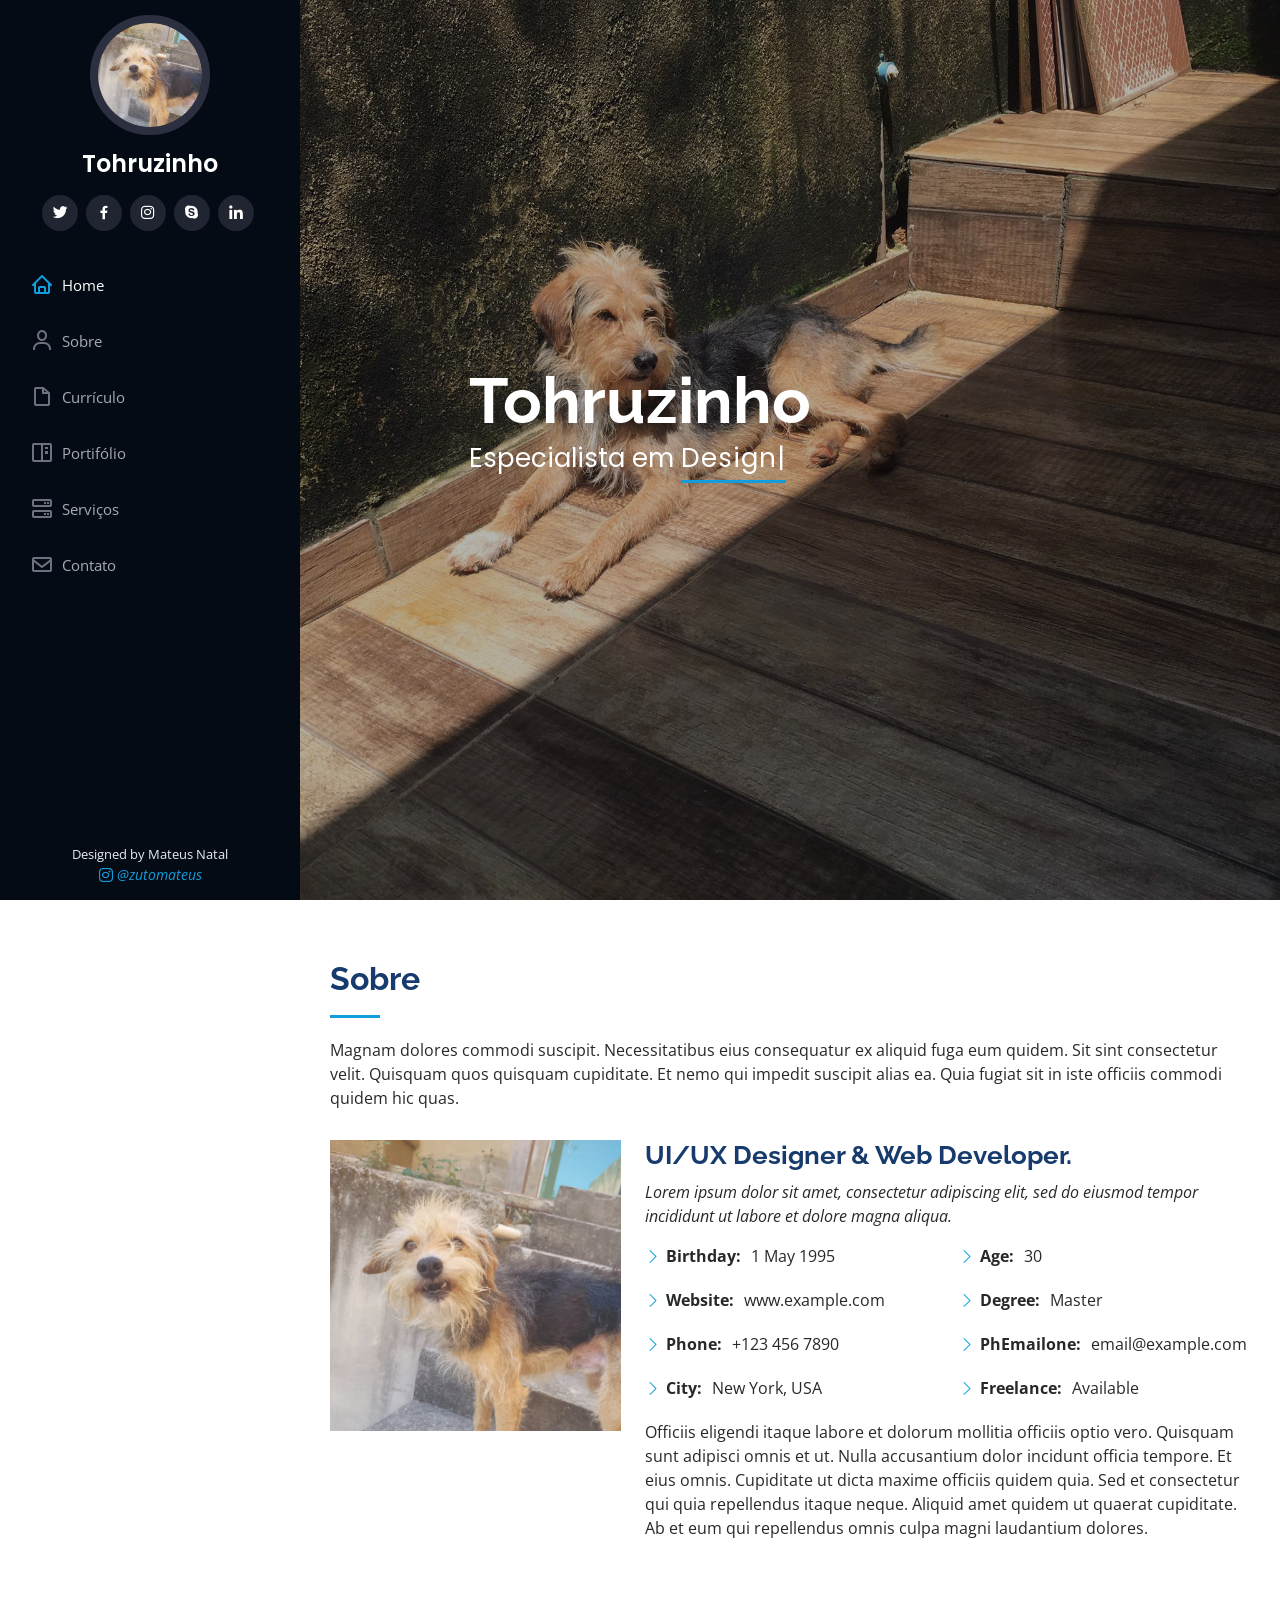
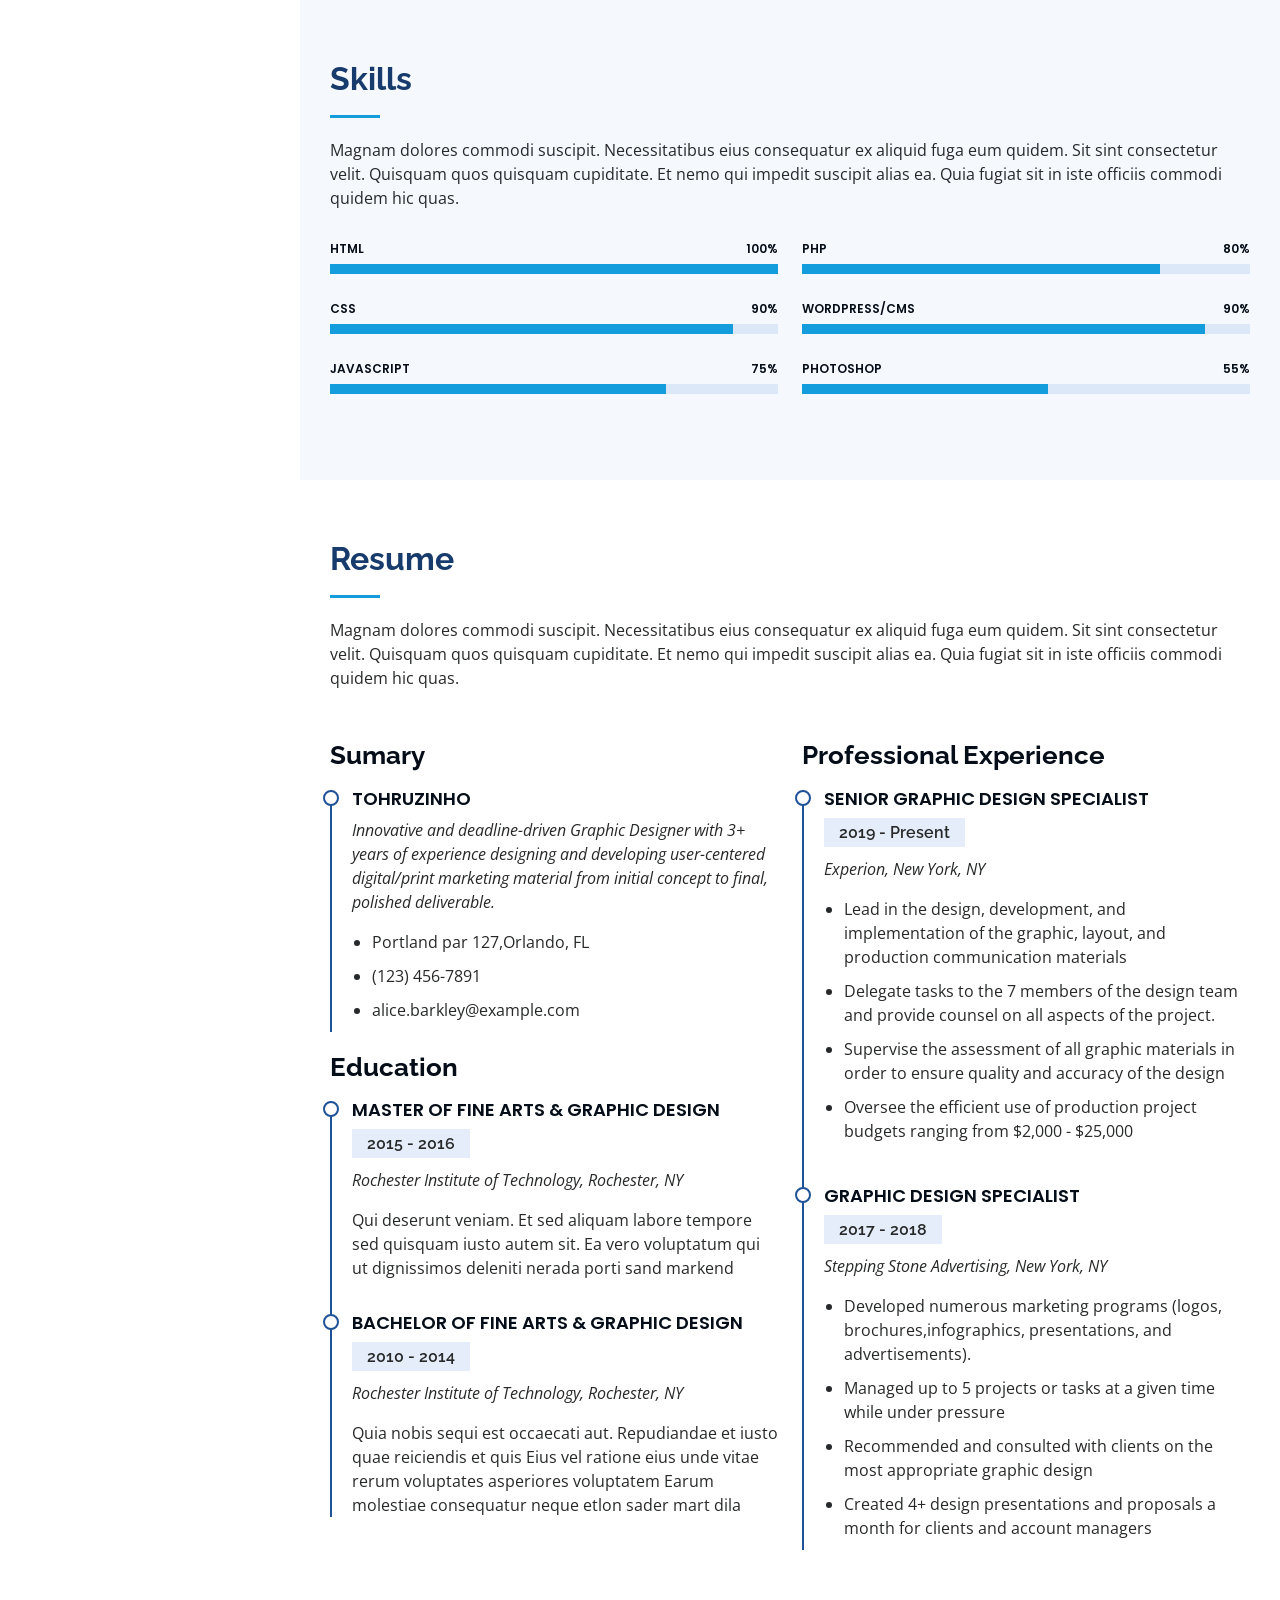
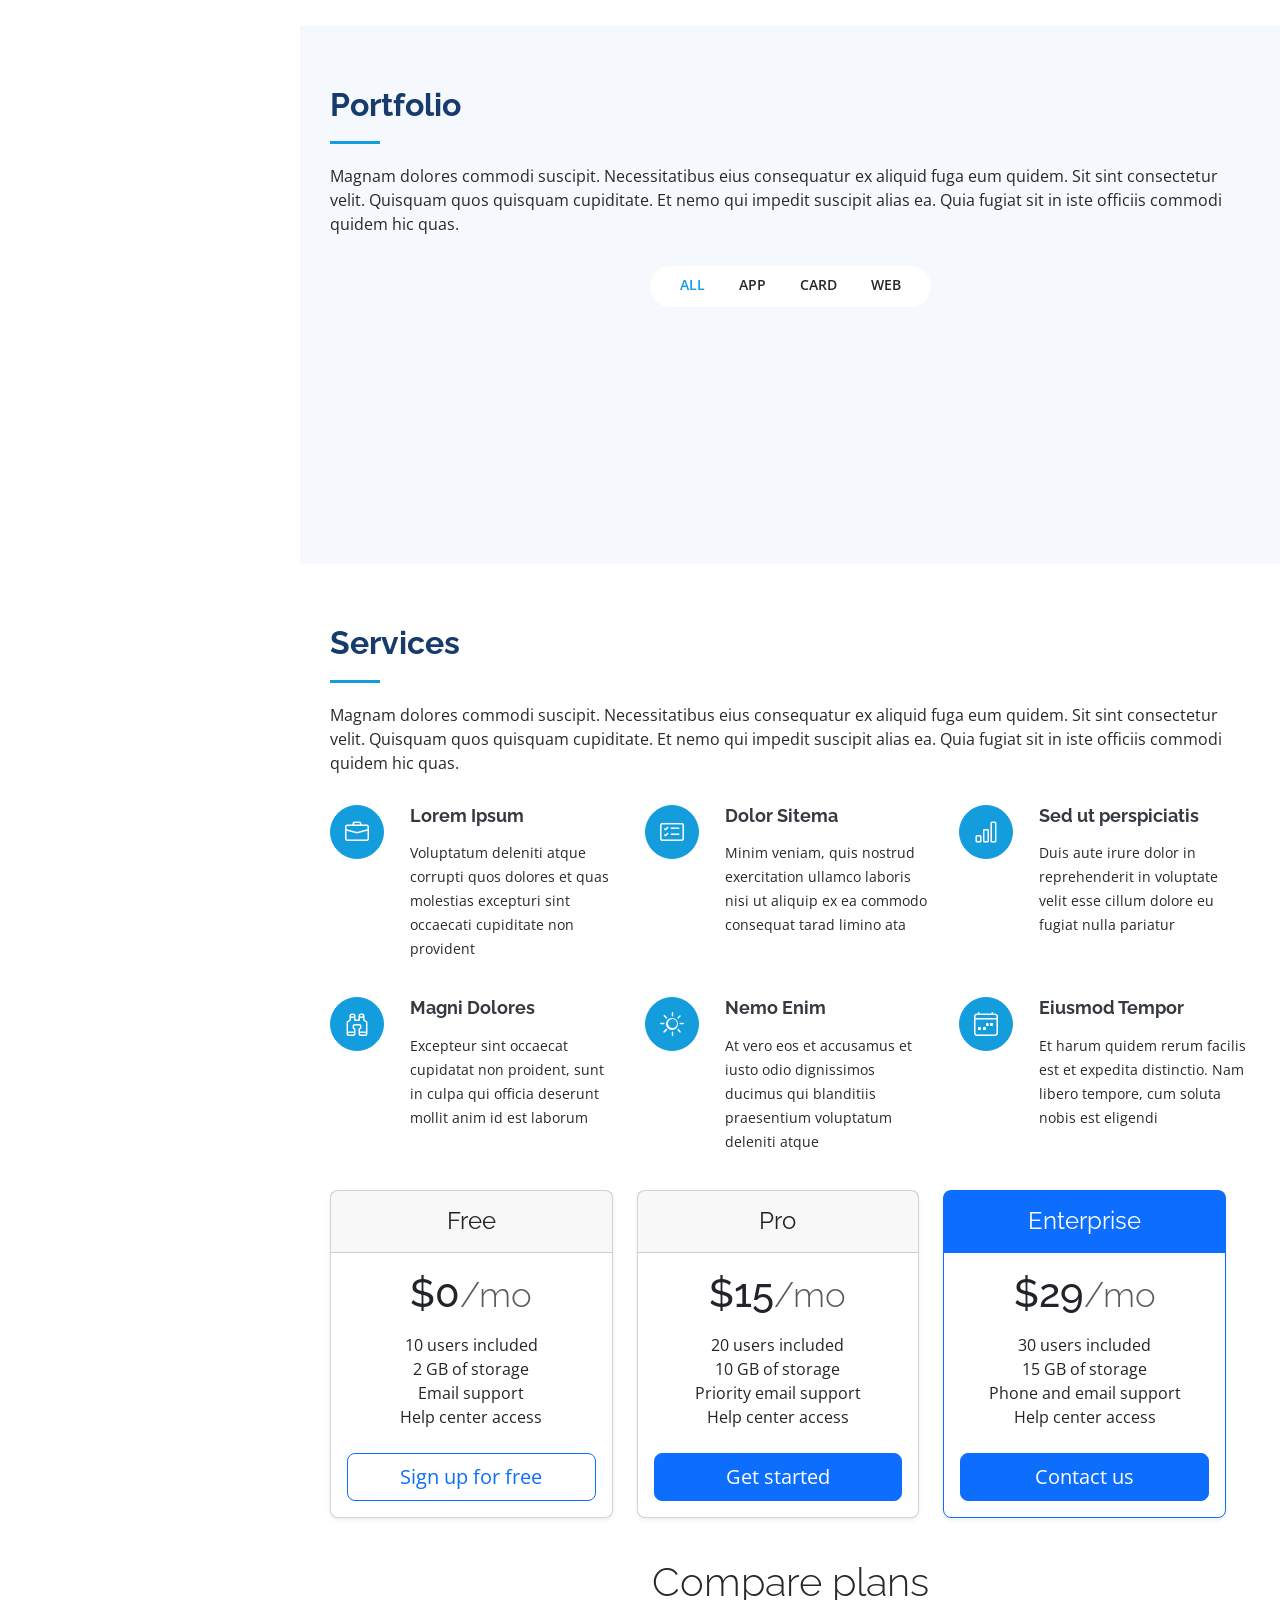
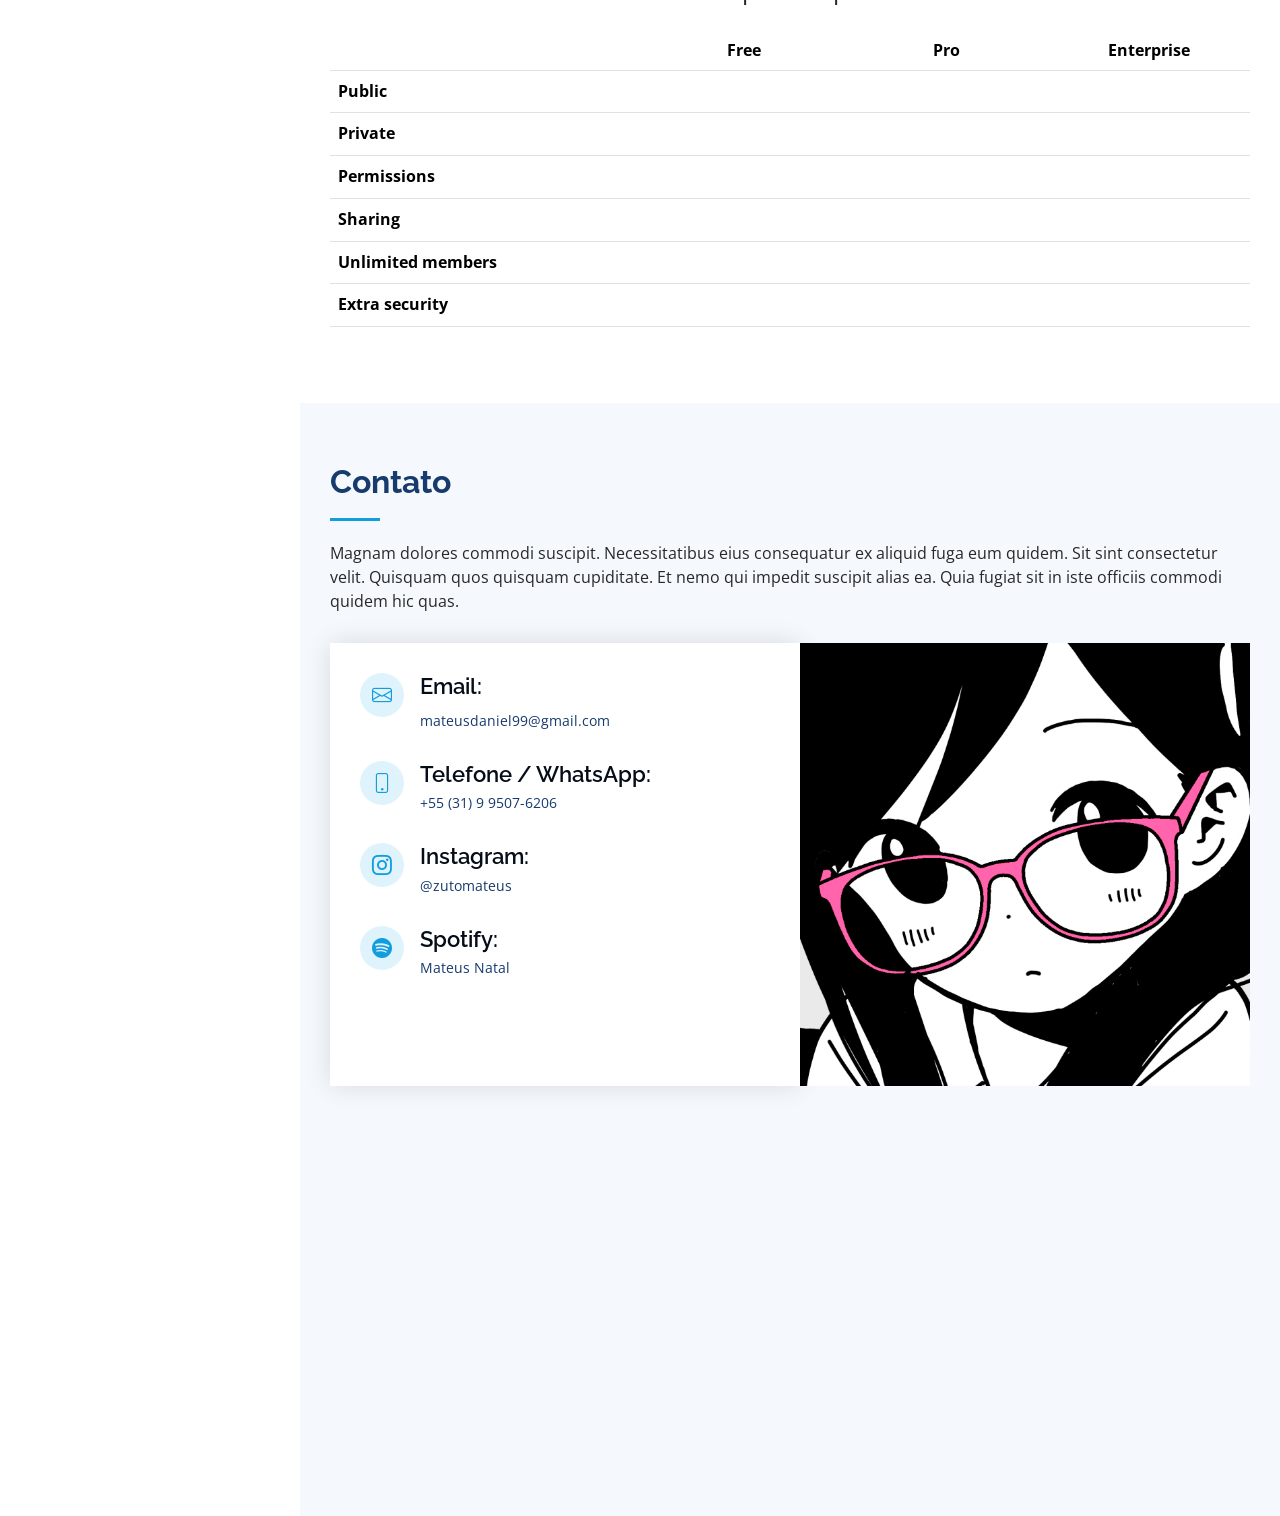
==== commit f62ba5b5: "Tradução do menu lateral" ====
--- a/index.html
+++ b/index.html
@@ -60,11 +60,11 @@
       <nav id="navbar" class="nav-menu navbar">
         <ul>
           <li><a href="#hero" class="nav-link scrollto active"><i class="bx bx-home"></i> <span>Home</span></a></li>
-          <li><a href="#about" class="nav-link scrollto"><i class="bx bx-user"></i> <span>About</span></a></li>
-          <li><a href="#resume" class="nav-link scrollto"><i class="bx bx-file-blank"></i> <span>Resume</span></a></li>
-          <li><a href="#portfolio" class="nav-link scrollto"><i class="bx bx-book-content"></i> <span>Portfolio</span></a></li>
-          <li><a href="#services" class="nav-link scrollto"><i class="bx bx-server"></i> <span>Services</span></a></li>
-          <li><a href="#contact" class="nav-link scrollto"><i class="bx bx-envelope"></i> <span>Contact</span></a></li>
+          <li><a href="#about" class="nav-link scrollto"><i class="bx bx-user"></i> <span>Sobre</span></a></li>
+          <li><a href="#resume" class="nav-link scrollto"><i class="bx bx-file-blank"></i> <span>Currículo</span></a></li>
+          <li><a href="#portfolio" class="nav-link scrollto"><i class="bx bx-book-content"></i> <span>Portifólio</span></a></li>
+          <li><a href="#services" class="nav-link scrollto"><i class="bx bx-server"></i> <span>Serviços</span></a></li>
+          <li><a href="#contact" class="nav-link scrollto"><i class="bx bx-envelope"></i> <span>Contato</span></a></li>
         </ul>
       </nav><!-- .nav-menu -->
     </div>
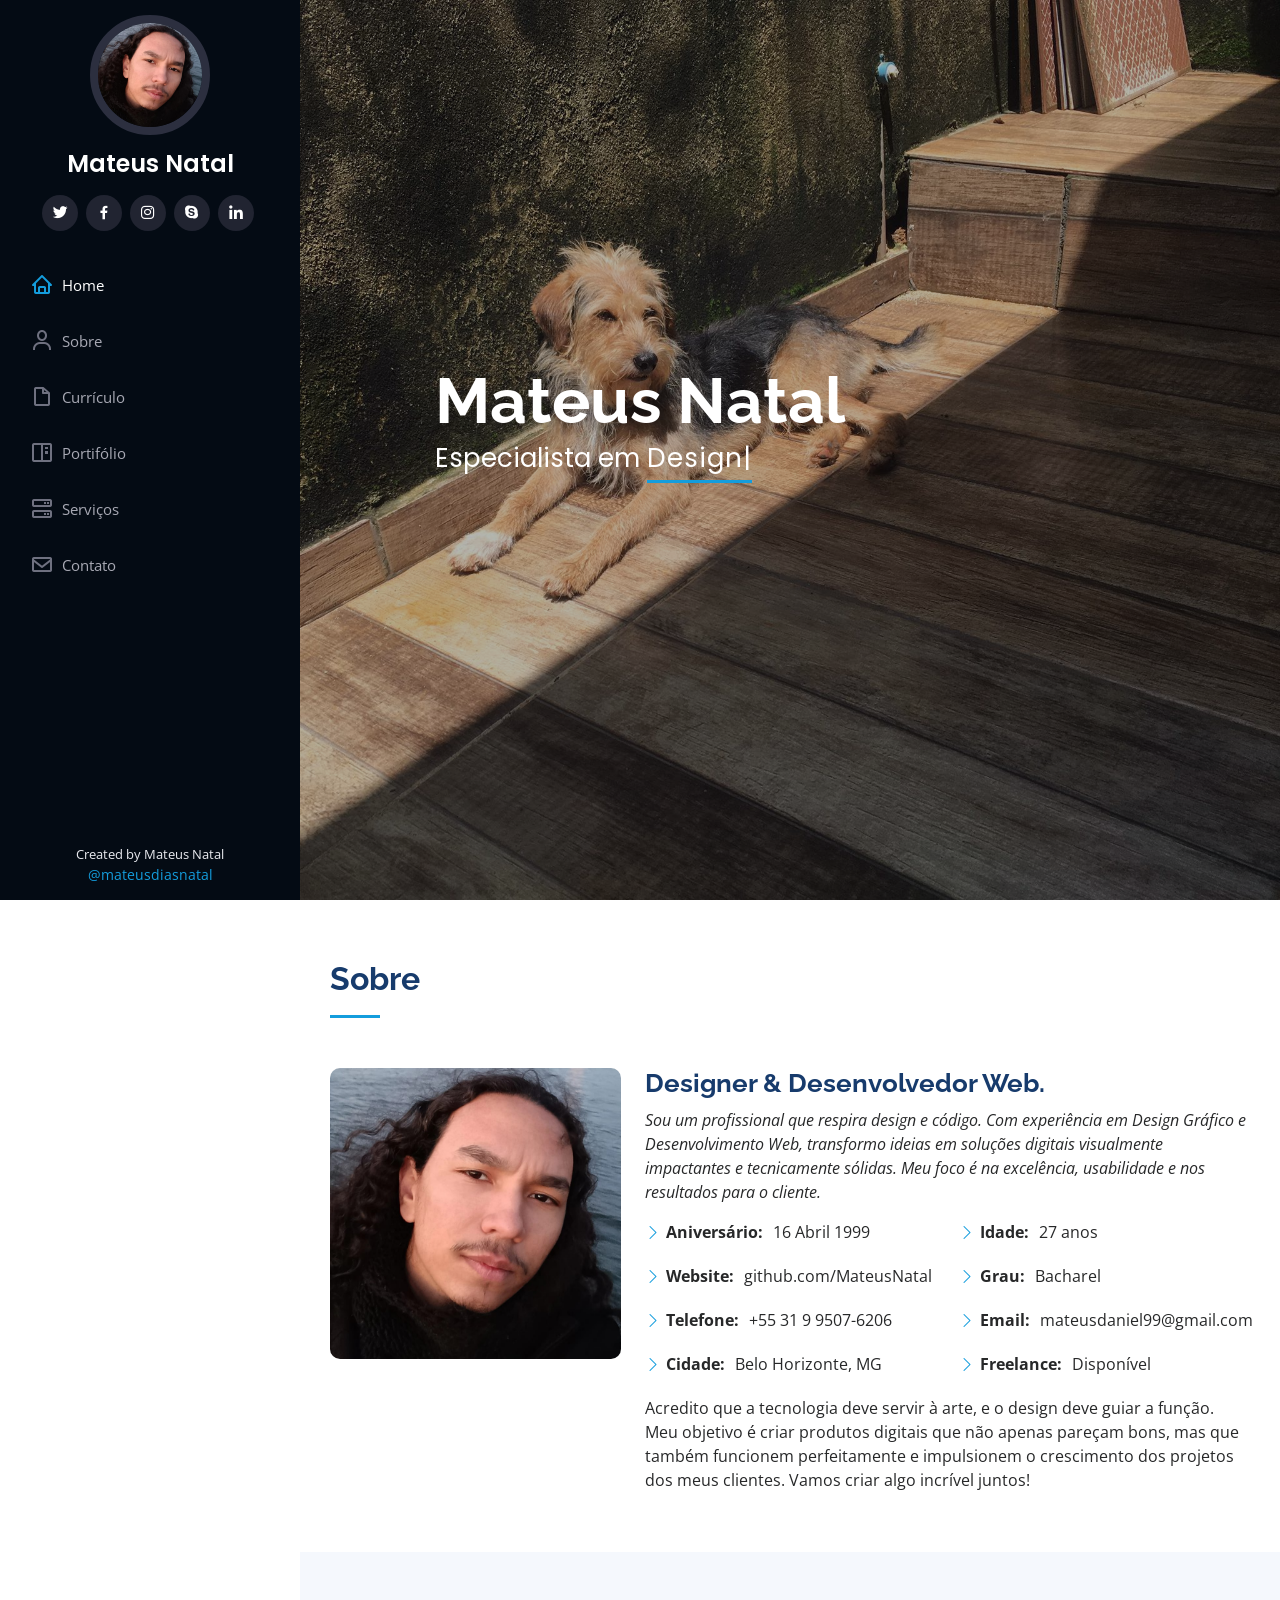
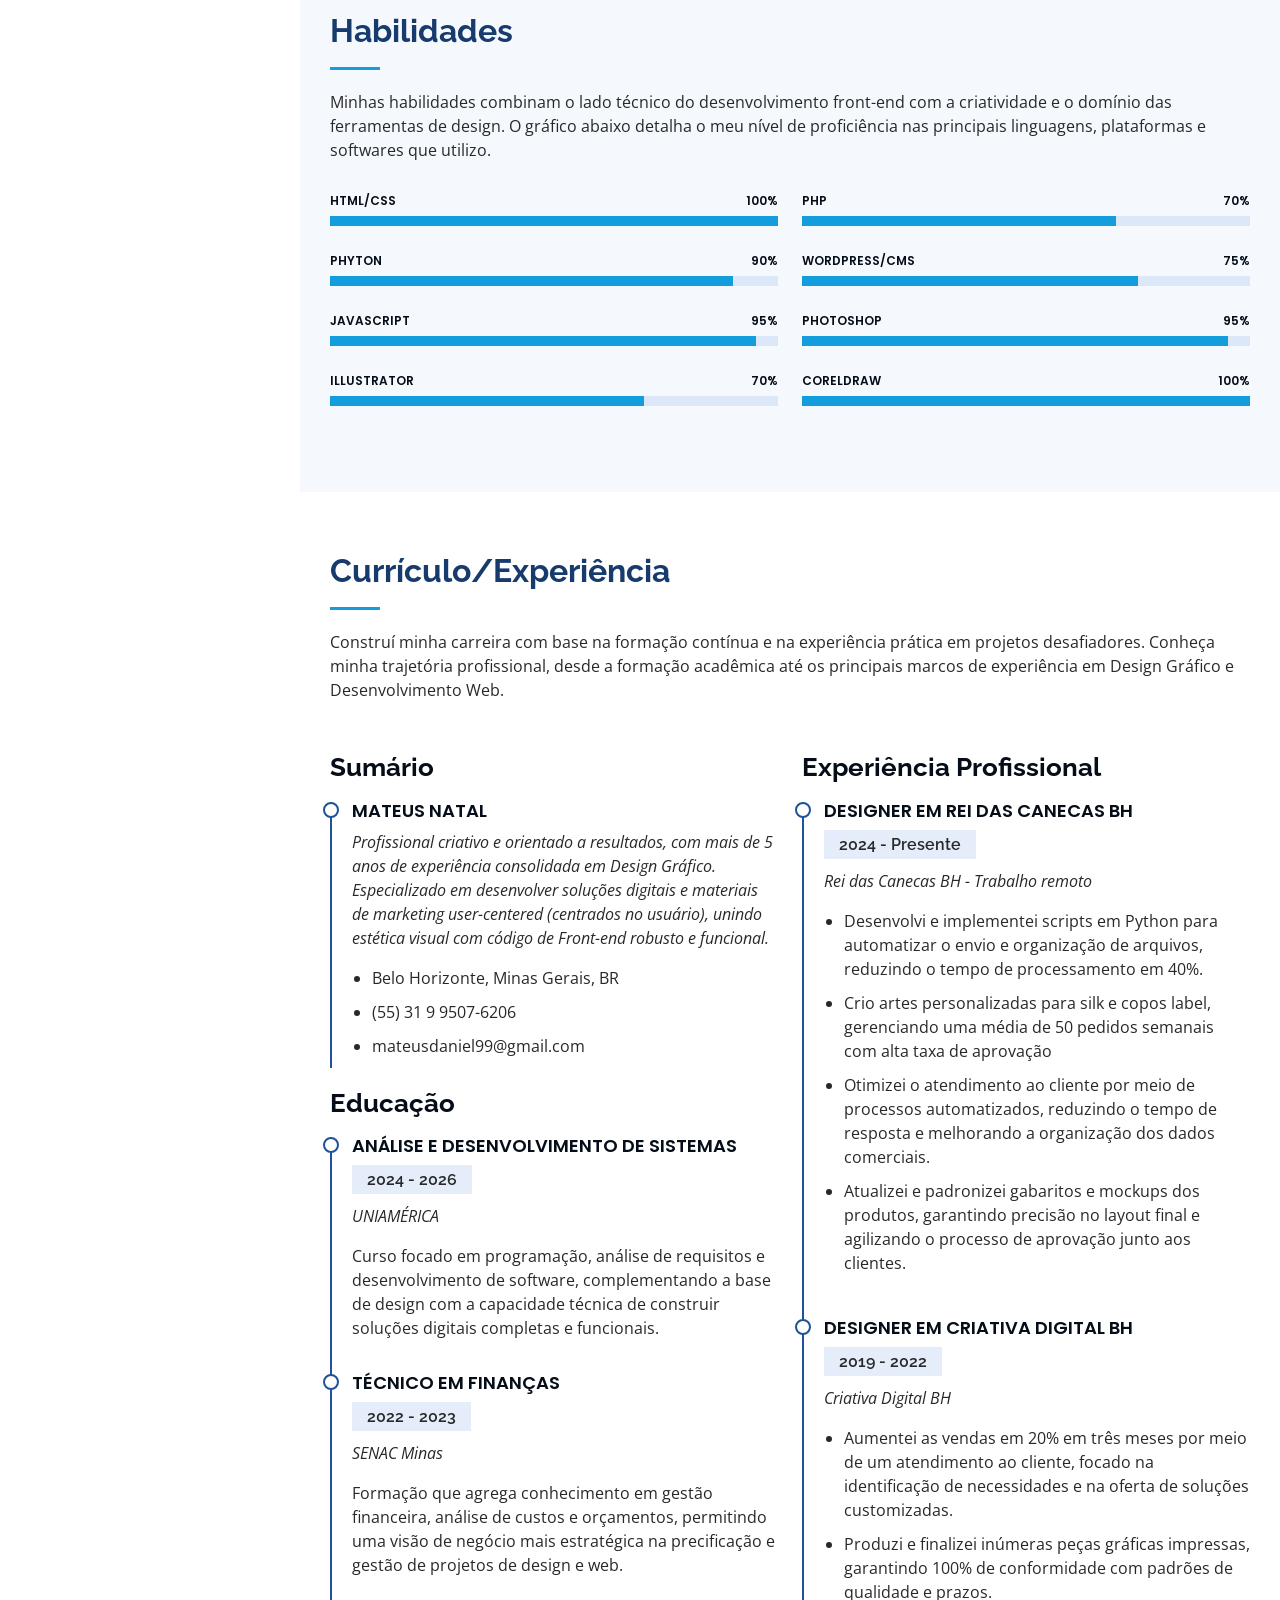
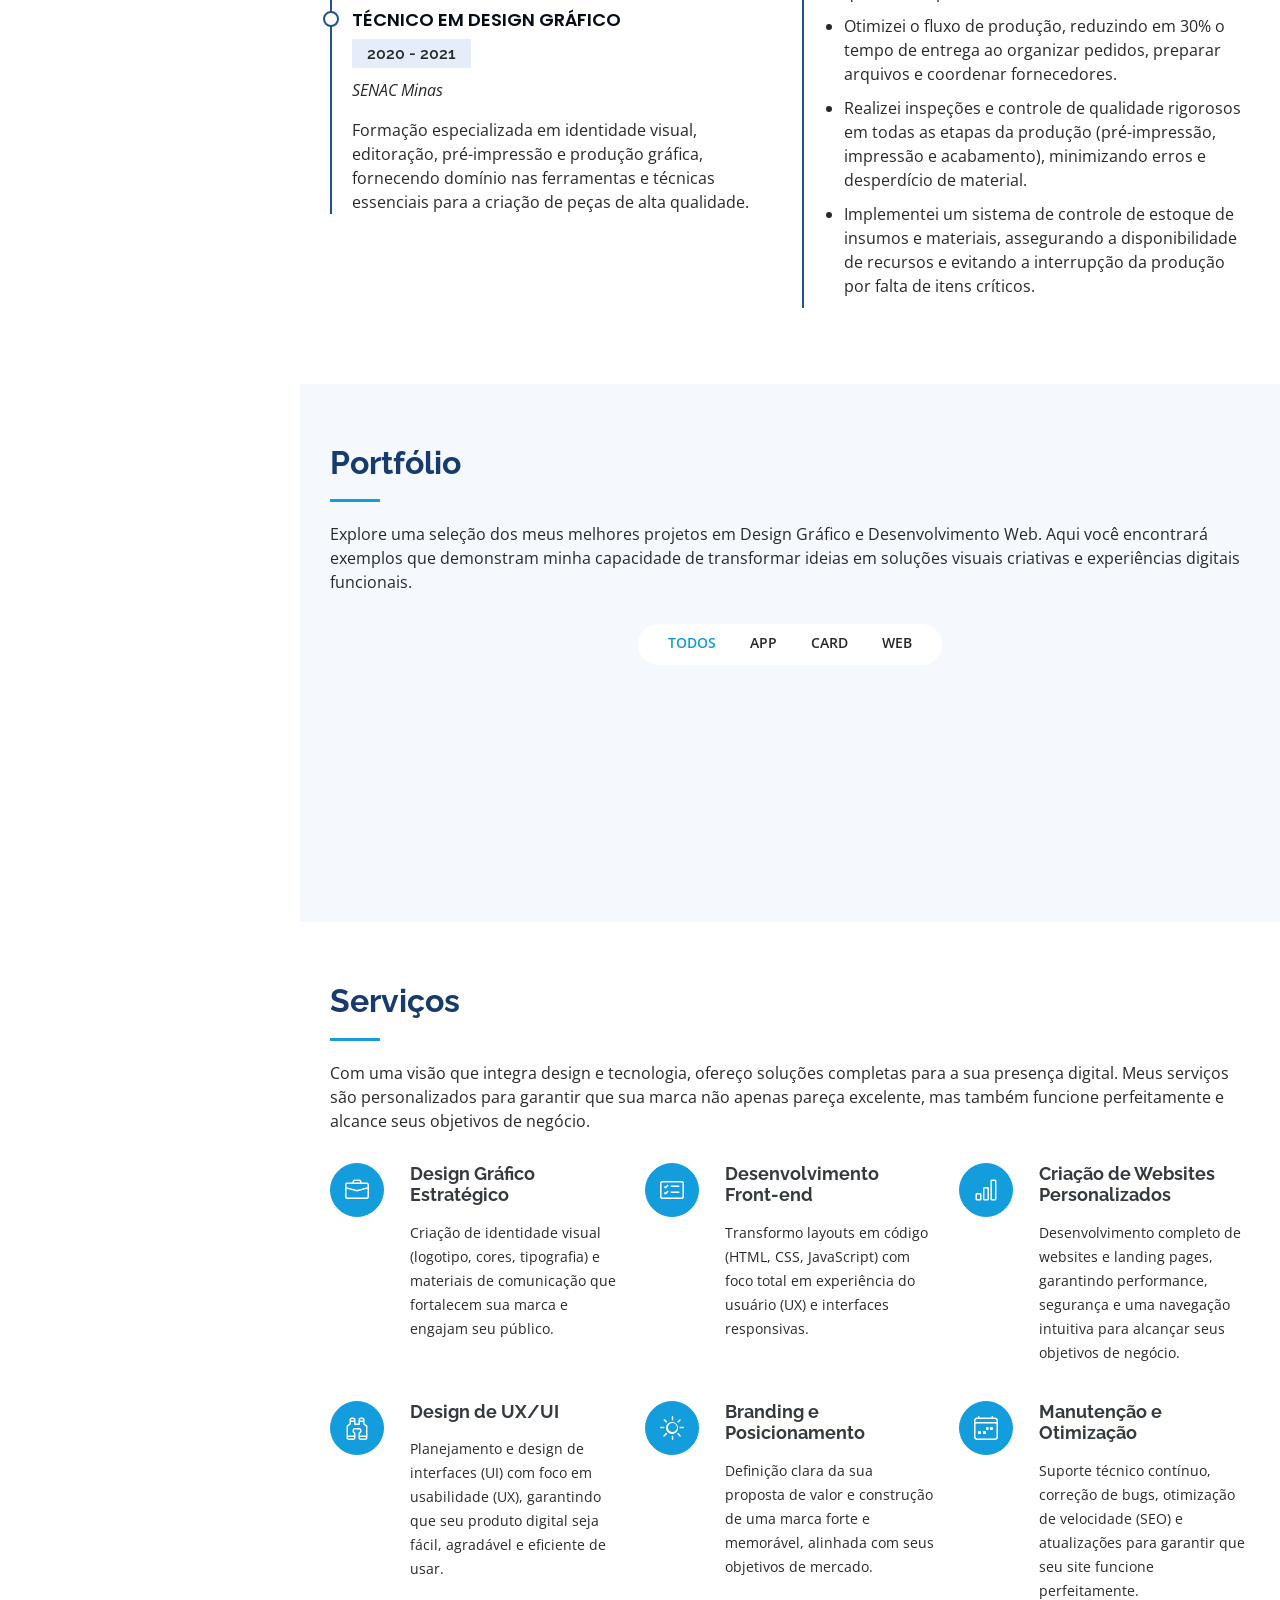
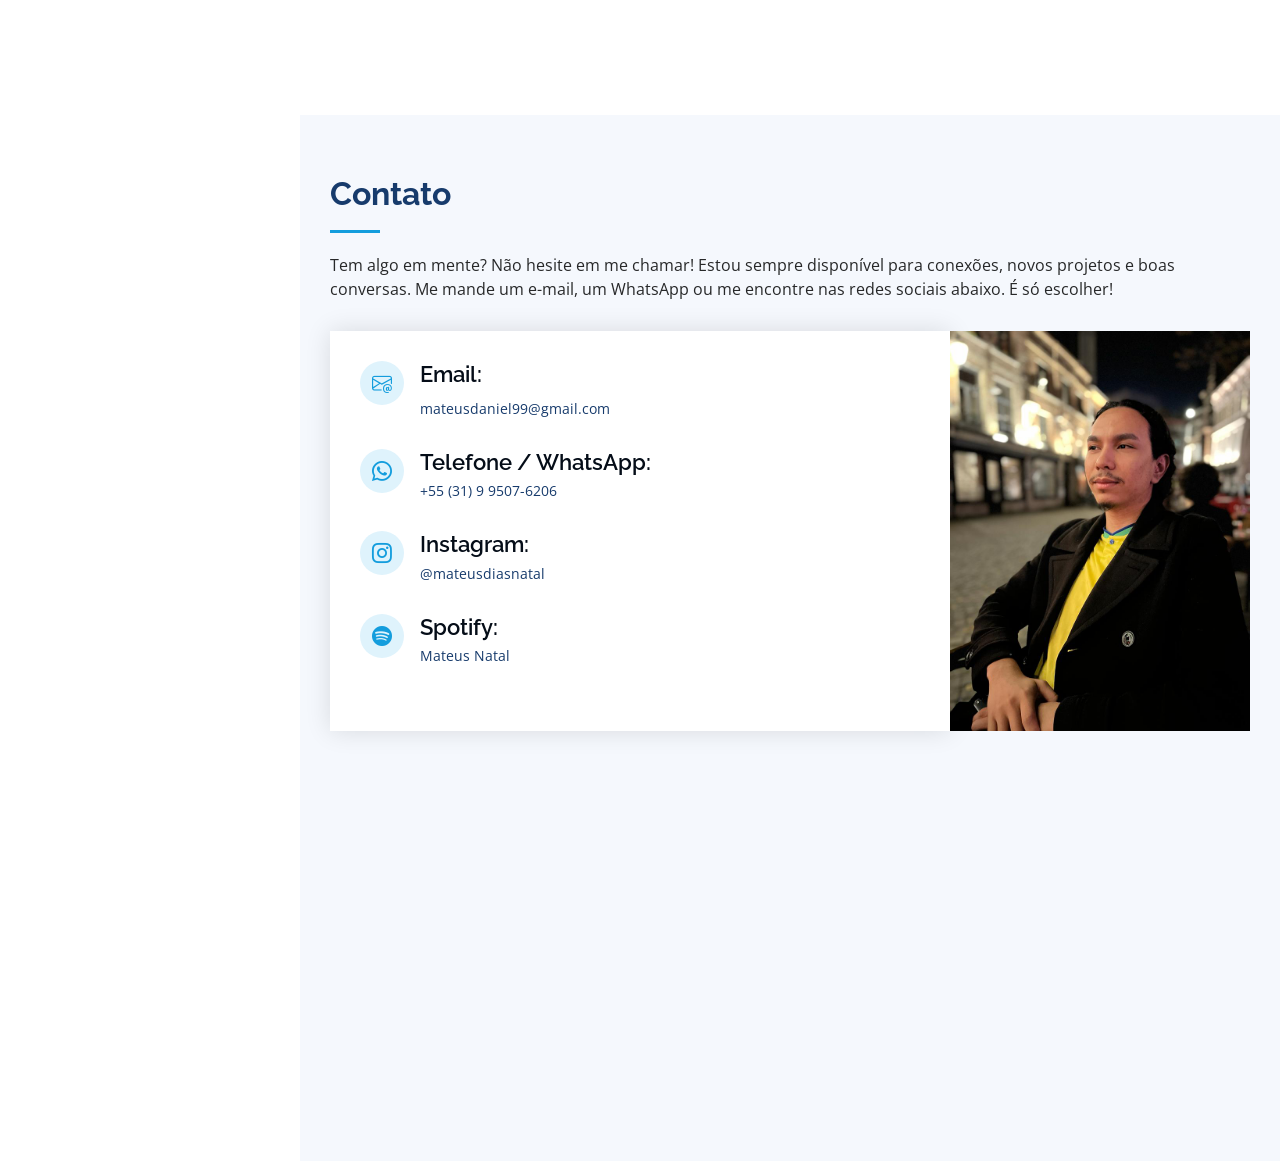
==== commit c1e9caf2: "Atualização do portifólio" ====
--- a/index.html
+++ b/index.html
@@ -5,12 +5,12 @@
   <meta charset="utf-8">
   <meta content="width=device-width, initial-scale=1.0" name="viewport">
 
-  <title>Tohru</title>
+  <title>Mateus Natal</title>
   <meta content="" name="description">
   <meta content="" name="keywords">
 
   <!-- Favicons -->
-  <link href="assets/img/favicon.png" rel="icon">
+  <link href="assets/img/favicon.ico" rel="icon">
   <link href="assets/img/apple-touch-icon.png" rel="apple-touch-icon">
 
   <!-- Google Fonts -->
@@ -46,8 +46,8 @@
     <div class="d-flex flex-column">
 
       <div class="profile">
-        <img src="assets/img/profile-img.jpg" alt="" class="img-fluid rounded-circle">
-        <h1 class="text-light"><a href="index.html">Tohruzinho</a></h1>
+        <img src="assets/img/profile-img.png" alt="" class="img-fluid rounded-circle">
+        <h1 class="text-light"><a href="index.html">Mateus Natal</a></h1>
         <div class="social-links mt-3 text-center">
           <a href="#" class="twitter"><i class="bx bxl-twitter"></i></a>
           <a href="#" class="facebook"><i class="bx bxl-facebook"></i></a>
@@ -73,8 +73,8 @@
   <!-- ======= Hero Section ======= -->
   <section id="hero" class="d-flex flex-column justify-content-center align-items-center">
     <div class="hero-container" data-aos="fade-in">
-      <h1>Tohruzinho</h1>
-      <p>Especialista em <span class="typed" data-typed-items="Design, CSS, JavaScript, PxG, Latir"></span></p>
+      <h1>Mateus Natal</h1>
+      <p>Especialista em <span class="typed" data-typed-items="Design, JavaScript, Phyton, HTML/CSS, Inteligência Artificial"></span></p>
     </div>
   </section><!-- End Hero -->
 
@@ -86,40 +86,37 @@
 
         <div class="section-title">
           <h2>Sobre</h2>
-          <p>Magnam dolores commodi suscipit. Necessitatibus eius consequatur ex aliquid fuga eum quidem. Sit sint consectetur velit. Quisquam quos quisquam cupiditate. Et nemo qui impedit suscipit alias ea. Quia fugiat sit in iste officiis commodi quidem hic quas.</p>
         </div>
 
         <div class="row">
           <div class="col-lg-4" data-aos="fade-right">
-            <img src="assets/img/profile-img.jpg" class="img-fluid" alt="">
+            <img src="assets/img/profile-img.png" class="img-fluid" alt="" style="border-radius: 10px;">
           </div>
           <div class="col-lg-8 pt-4 pt-lg-0 content" data-aos="fade-left">
-            <h3>UI/UX Designer &amp; Web Developer.</h3>
+            <h3>Designer &amp; Desenvolvedor Web.</h3>
             <p class="fst-italic">
-              Lorem ipsum dolor sit amet, consectetur adipiscing elit, sed do eiusmod tempor incididunt ut labore et dolore
-              magna aliqua.
+              Sou um profissional que respira design e código. Com experiência em Design Gráfico e Desenvolvimento Web, transformo ideias em soluções digitais visualmente impactantes e tecnicamente sólidas. Meu foco é na excelência, usabilidade e nos resultados para o cliente.
             </p>
             <div class="row">
               <div class="col-lg-6">
                 <ul>
-                  <li><i class="bi bi-chevron-right"></i> <strong>Birthday:</strong> <span>1 May 1995</span></li>
-                  <li><i class="bi bi-chevron-right"></i> <strong>Website:</strong> <span>www.example.com</span></li>
-                  <li><i class="bi bi-chevron-right"></i> <strong>Phone:</strong> <span>+123 456 7890</span></li>
-                  <li><i class="bi bi-chevron-right"></i> <strong>City:</strong> <span>New York, USA</span></li>
+                  <li><i class="bi bi-chevron-right"></i> <strong>Aniversário:</strong> <span>16 Abril 1999</span></li>
+                  <li><i class="bi bi-chevron-right"></i> <strong>Website:</strong> <span>github.com/MateusNatal</span></li>
+                  <li><i class="bi bi-chevron-right"></i> <strong>Telefone:</strong> <span>+55 31 9 9507-6206</span></li>
+                  <li><i class="bi bi-chevron-right"></i> <strong>Cidade:</strong> <span>Belo Horizonte, MG</span></li>
                 </ul>
               </div>
               <div class="col-lg-6">
                 <ul>
-                  <li><i class="bi bi-chevron-right"></i> <strong>Age:</strong> <span>30</span></li>
-                  <li><i class="bi bi-chevron-right"></i> <strong>Degree:</strong> <span>Master</span></li>
-                  <li><i class="bi bi-chevron-right"></i> <strong>PhEmailone:</strong> <span>email@example.com</span></li>
-                  <li><i class="bi bi-chevron-right"></i> <strong>Freelance:</strong> <span>Available</span></li>
+                  <li><i class="bi bi-chevron-right"></i> <strong>Idade:</strong> <span>27 anos</span></li>
+                  <li><i class="bi bi-chevron-right"></i> <strong>Grau:</strong> <span>Bacharel</span></li>
+                  <li><i class="bi bi-chevron-right"></i> <strong>Email:</strong> <span>mateusdaniel99@gmail.com</span></li>
+                  <li><i class="bi bi-chevron-right"></i> <strong>Freelance:</strong> <span>Disponível</span></li>
                 </ul>
               </div>
             </div>
             <p>
-              Officiis eligendi itaque labore et dolorum mollitia officiis optio vero. Quisquam sunt adipisci omnis et ut. Nulla accusantium dolor incidunt officia tempore. Et eius omnis.
-              Cupiditate ut dicta maxime officiis quidem quia. Sed et consectetur qui quia repellendus itaque neque. Aliquid amet quidem ut quaerat cupiditate. Ab et eum qui repellendus omnis culpa magni laudantium dolores.
+              Acredito que a tecnologia deve servir à arte, e o design deve guiar a função. Meu objetivo é criar produtos digitais que não apenas pareçam bons, mas que também funcionem perfeitamente e impulsionem o crescimento dos projetos dos meus clientes. Vamos criar algo incrível juntos!
             </p>
           </div>
         </div>
@@ -132,8 +129,8 @@
       <div class="container">
 
         <div class="section-title">
-          <h2>Skills</h2>
-          <p>Magnam dolores commodi suscipit. Necessitatibus eius consequatur ex aliquid fuga eum quidem. Sit sint consectetur velit. Quisquam quos quisquam cupiditate. Et nemo qui impedit suscipit alias ea. Quia fugiat sit in iste officiis commodi quidem hic quas.</p>
+          <h2>Habilidades</h2>
+          <p>Minhas habilidades combinam o lado técnico do desenvolvimento front-end com a criatividade e o domínio das ferramentas de design. O gráfico abaixo detalha o meu nível de proficiência nas principais linguagens, plataformas e softwares que utilizo.</p>
         </div>
 
         <div class="row skills-content">
@@ -141,48 +138,61 @@
           <div class="col-lg-6" data-aos="fade-up">
 
             <div class="progress">
-              <span class="skill">HTML <i class="val">100%</i></span>
+              <span class="skill">HTML/CSS <i class="val">100%</i></span>
               <div class="progress-bar-wrap">
                 <div class="progress-bar" role="progressbar" aria-valuenow="100" aria-valuemin="0" aria-valuemax="100"></div>
               </div>
             </div>
 
             <div class="progress">
-              <span class="skill">CSS <i class="val">90%</i></span>
+              <span class="skill">Phyton <i class="val">90%</i></span>
               <div class="progress-bar-wrap">
                 <div class="progress-bar" role="progressbar" aria-valuenow="90" aria-valuemin="0" aria-valuemax="100"></div>
               </div>
             </div>
 
             <div class="progress">
-              <span class="skill">JavaScript <i class="val">75%</i></span>
+              <span class="skill">JavaScript <i class="val">95%</i></span>
+              <div class="progress-bar-wrap">
+                <div class="progress-bar" role="progressbar" aria-valuenow="95" aria-valuemin="0" aria-valuemax="100"></div>
+              </div>
+            </div>
+                                    <div class="progress">
+              <span class="skill">Illustrator <i class="val">70%</i></span>
+              <div class="progress-bar-wrap">
+                <div class="progress-bar" role="progressbar" aria-valuenow="70" aria-valuemin="0" aria-valuemax="100"></div>
+              </div>
+            </div>
+
+          </div>
+
+          <div class="col-lg-6" data-aos="fade-up" data-aos-delay="100">
+
+            <div class="progress">
+              <span class="skill">PHP <i class="val">70%</i></span>
+              <div class="progress-bar-wrap">
+                <div class="progress-bar" role="progressbar" aria-valuenow="70" aria-valuemin="0" aria-valuemax="100"></div>
+              </div>
+            </div>
+
+            <div class="progress">
+              <span class="skill">WordPress/CMS <i class="val">75%</i></span>
               <div class="progress-bar-wrap">
                 <div class="progress-bar" role="progressbar" aria-valuenow="75" aria-valuemin="0" aria-valuemax="100"></div>
               </div>
             </div>
 
-          </div>
-
-          <div class="col-lg-6" data-aos="fade-up" data-aos-delay="100">
-
-            <div class="progress">
-              <span class="skill">PHP <i class="val">80%</i></span>
-              <div class="progress-bar-wrap">
-                <div class="progress-bar" role="progressbar" aria-valuenow="80" aria-valuemin="0" aria-valuemax="100"></div>
-              </div>
-            </div>
-
-            <div class="progress">
-              <span class="skill">WordPress/CMS <i class="val">90%</i></span>
-              <div class="progress-bar-wrap">
-                <div class="progress-bar" role="progressbar" aria-valuenow="90" aria-valuemin="0" aria-valuemax="100"></div>
-              </div>
-            </div>
-
-            <div class="progress">
-              <span class="skill">Photoshop <i class="val">55%</i></span>
-              <div class="progress-bar-wrap">
-                <div class="progress-bar" role="progressbar" aria-valuenow="55" aria-valuemin="0" aria-valuemax="100"></div>
+            <div class="progress">
+              <span class="skill">Photoshop <i class="val">95%</i></span>
+              <div class="progress-bar-wrap">
+                <div class="progress-bar" role="progressbar" aria-valuenow="95" aria-valuemin="0" aria-valuemax="100"></div>
+              </div>
+            </div>
+
+            <div class="progress">
+              <span class="skill">CorelDraw <i class="val">100%</i></span>
+              <div class="progress-bar-wrap">
+                <div class="progress-bar" role="progressbar" aria-valuenow="100" aria-valuemin="0" aria-valuemax="100"></div>
               </div>
             </div>
 
@@ -198,59 +208,66 @@
       <div class="container">
 
         <div class="section-title">
-          <h2>Resume</h2>
-          <p>Magnam dolores commodi suscipit. Necessitatibus eius consequatur ex aliquid fuga eum quidem. Sit sint consectetur velit. Quisquam quos quisquam cupiditate. Et nemo qui impedit suscipit alias ea. Quia fugiat sit in iste officiis commodi quidem hic quas.</p>
+          <h2>Currículo/Experiência</h2>
+          <p>Construí minha carreira com base na formação contínua e na experiência prática em projetos desafiadores. Conheça minha trajetória profissional, desde a formação acadêmica até os principais marcos de experiência em Design Gráfico e Desenvolvimento Web.</p>
         </div>
 
         <div class="row">
           <div class="col-lg-6" data-aos="fade-up">
-            <h3 class="resume-title">Sumary</h3>
+            <h3 class="resume-title">Sumário</h3>
             <div class="resume-item pb-0">
-              <h4>Tohruzinho</h4>
-              <p><em>Innovative and deadline-driven Graphic Designer with 3+ years of experience designing and developing user-centered digital/print marketing material from initial concept to final, polished deliverable.</em></p>
+              <h4>Mateus Natal</h4>
+              <p><em>Profissional criativo e orientado a resultados, com mais de 5 anos de experiência consolidada em Design Gráfico. Especializado em desenvolver soluções digitais e materiais de marketing user-centered (centrados no usuário), unindo estética visual com código de Front-end robusto e funcional.</em></p>
               <ul>
-                <li>Portland par 127,Orlando, FL</li>
-                <li>(123) 456-7891</li>
-                <li>alice.barkley@example.com</li>
+                <li>Belo Horizonte, Minas Gerais, BR</li>
+                <li>(55) 31 9 9507-6206</li>
+                <li>mateusdaniel99@gmail.com</li>
               </ul>
             </div>
 
-            <h3 class="resume-title">Education</h3>
+            <h3 class="resume-title">Educação</h3>
             <div class="resume-item">
-              <h4>Master of Fine Arts &amp; Graphic Design</h4>
-              <h5>2015 - 2016</h5>
-              <p><em>Rochester Institute of Technology, Rochester, NY</em></p>
-              <p>Qui deserunt veniam. Et sed aliquam labore tempore sed quisquam iusto autem sit. Ea vero voluptatum qui ut dignissimos deleniti nerada porti sand markend</p>
+              <h4>Análise e Desenvolvimento de Sistemas</h4>
+              <h5>2024 - 2026</h5>
+              <p><em>UNIAMÉRICA</em></p>
+              <p>Curso focado em programação, análise de requisitos e desenvolvimento de software, complementando a base de design com a capacidade técnica de construir soluções digitais completas e funcionais.</p>
             </div>
             <div class="resume-item">
-              <h4>Bachelor of Fine Arts &amp; Graphic Design</h4>
-              <h5>2010 - 2014</h5>
-              <p><em>Rochester Institute of Technology, Rochester, NY</em></p>
-              <p>Quia nobis sequi est occaecati aut. Repudiandae et iusto quae reiciendis et quis Eius vel ratione eius unde vitae rerum voluptates asperiores voluptatem Earum molestiae consequatur neque etlon sader mart dila</p>
+              <h4>Técnico em Finanças</h4>
+              <h5>2022 - 2023</h5>
+              <p><em>SENAC Minas</em></p>
+              <p>Formação que agrega conhecimento em gestão financeira, análise de custos e orçamentos, permitindo uma visão de negócio mais estratégica na precificação e gestão de projetos de design e web.</p>
+            </div>
+            <div class="resume-item">
+              <h4>Técnico em Design Gráfico</h4>
+              <h5>2020 - 2021</h5>
+              <p><em>SENAC Minas</em></p>
+              <p>Formação especializada em identidade visual, editoração, pré-impressão e produção gráfica, fornecendo domínio nas ferramentas e técnicas essenciais para a criação de peças de alta qualidade.</p>
             </div>
           </div>
           <div class="col-lg-6" data-aos="fade-up" data-aos-delay="100">
-            <h3 class="resume-title">Professional Experience</h3>
+            <h3 class="resume-title">Experiência Profissional</h3>
             <div class="resume-item">
-              <h4>Senior graphic design specialist</h4>
-              <h5>2019 - Present</h5>
-              <p><em>Experion, New York, NY </em></p>
+              <h4>Designer em Rei das Canecas BH</h4>
+              <h5>2024 - Presente</h5>
+              <p><em>Rei das Canecas BH - Trabalho remoto</em></p>
               <ul>
-                <li>Lead in the design, development, and implementation of the graphic, layout, and production communication materials</li>
-                <li>Delegate tasks to the 7 members of the design team and provide counsel on all aspects of the project. </li>
-                <li>Supervise the assessment of all graphic materials in order to ensure quality and accuracy of the design</li>
-                <li>Oversee the efficient use of production project budgets ranging from $2,000 - $25,000</li>
+                <li>Desenvolvi e implementei scripts em Python para automatizar o envio e organização de arquivos, reduzindo o tempo de processamento em 40%.</li>
+                <li>Crio artes personalizadas para silk e copos label, gerenciando uma média de 50 pedidos semanais com alta taxa de aprovação </li>
+                <li>Otimizei o atendimento ao cliente por meio de processos automatizados, reduzindo o tempo de resposta e melhorando a organização dos dados comerciais.</li>
+                <li>Atualizei e padronizei gabaritos e mockups dos produtos, garantindo precisão no layout final e agilizando o processo de aprovação junto aos clientes.</li>
               </ul>
             </div>
             <div class="resume-item">
-              <h4>Graphic design specialist</h4>
-              <h5>2017 - 2018</h5>
-              <p><em>Stepping Stone Advertising, New York, NY</em></p>
+              <h4>Designer em Criativa Digital BH</h4>
+              <h5>2019 - 2022</h5>
+              <p><em>Criativa Digital BH</em></p>
               <ul>
-                <li>Developed numerous marketing programs (logos, brochures,infographics, presentations, and advertisements).</li>
-                <li>Managed up to 5 projects or tasks at a given time while under pressure</li>
-                <li>Recommended and consulted with clients on the most appropriate graphic design</li>
-                <li>Created 4+ design presentations and proposals a month for clients and account managers</li>
+                <li>Aumentei as vendas em 20% em três meses por meio de um atendimento ao cliente, focado na identificação de necessidades e na oferta de soluções customizadas.</li>
+                <li>Produzi e finalizei inúmeras peças gráficas impressas, garantindo 100% de conformidade com padrões de qualidade e prazos.</li>
+                <li>Otimizei o fluxo de produção, reduzindo em 30% o tempo de entrega ao organizar pedidos, preparar arquivos e coordenar fornecedores.</li>
+                <li>Realizei inspeções e controle de qualidade rigorosos em todas as etapas da produção (pré-impressão, impressão e acabamento), minimizando erros e desperdício de material.</li>
+                <li>Implementei um sistema de controle de estoque de insumos e materiais, assegurando a disponibilidade de recursos e evitando a interrupção da produção por falta de itens críticos.</li>
               </ul>
             </div>
           </div>
@@ -264,14 +281,14 @@
       <div class="container">
 
         <div class="section-title">
-          <h2>Portfolio</h2>
-          <p>Magnam dolores commodi suscipit. Necessitatibus eius consequatur ex aliquid fuga eum quidem. Sit sint consectetur velit. Quisquam quos quisquam cupiditate. Et nemo qui impedit suscipit alias ea. Quia fugiat sit in iste officiis commodi quidem hic quas.</p>
+          <h2>Portfólio</h2>
+          <p>Explore uma seleção dos meus melhores projetos em Design Gráfico e Desenvolvimento Web. Aqui você encontrará exemplos que demonstram minha capacidade de transformar ideias em soluções visuais criativas e experiências digitais funcionais.</p>
         </div>
 
         <div class="row" data-aos="fade-up">
           <div class="col-lg-12 d-flex justify-content-center">
             <ul id="portfolio-flters">
-              <li data-filter="*" class="filter-active">All</li>
+              <li data-filter="*" class="filter-active">Todos</li>
               <li data-filter=".filter-app">App</li>
               <li data-filter=".filter-card">Card</li>
               <li data-filter=".filter-web">Web</li>
@@ -381,151 +398,44 @@
       <div class="container">
 
         <div class="section-title">
-          <h2>Services</h2>
-          <p>Magnam dolores commodi suscipit. Necessitatibus eius consequatur ex aliquid fuga eum quidem. Sit sint consectetur velit. Quisquam quos quisquam cupiditate. Et nemo qui impedit suscipit alias ea. Quia fugiat sit in iste officiis commodi quidem hic quas.</p>
+          <h2>Serviços</h2>
+          <p>Com uma visão que integra design e tecnologia, ofereço soluções completas para a sua presença digital. Meus serviços são personalizados para garantir que sua marca não apenas pareça excelente, mas também funcione perfeitamente e alcance seus objetivos de negócio.</p>
         </div>
 
         <div class="row">
           <div class="col-lg-4 col-md-6 icon-box" data-aos="fade-up">
             <div class="icon"><i class="bi bi-briefcase"></i></div>
-            <h4 class="title"><a href="">Lorem Ipsum</a></h4>
-            <p class="description">Voluptatum deleniti atque corrupti quos dolores et quas molestias excepturi sint occaecati cupiditate non provident</p>
+            <h4 class="title"><a href="">Design Gráfico Estratégico</a></h4>
+            <p class="description">Criação de identidade visual (logotipo, cores, tipografia) e materiais de comunicação que fortalecem sua marca e engajam seu público.</p>
           </div>
           <div class="col-lg-4 col-md-6 icon-box" data-aos="fade-up" data-aos-delay="100">
             <div class="icon"><i class="bi bi-card-checklist"></i></div>
-            <h4 class="title"><a href="">Dolor Sitema</a></h4>
-            <p class="description">Minim veniam, quis nostrud exercitation ullamco laboris nisi ut aliquip ex ea commodo consequat tarad limino ata</p>
+            <h4 class="title"><a href="">Desenvolvimento Front-end</a></h4>
+            <p class="description">Transformo layouts em código (HTML, CSS, JavaScript) com foco total em experiência do usuário (UX) e interfaces responsivas.</p>
           </div>
           <div class="col-lg-4 col-md-6 icon-box" data-aos="fade-up" data-aos-delay="200">
             <div class="icon"><i class="bi bi-bar-chart"></i></div>
-            <h4 class="title"><a href="">Sed ut perspiciatis</a></h4>
-            <p class="description">Duis aute irure dolor in reprehenderit in voluptate velit esse cillum dolore eu fugiat nulla pariatur</p>
+            <h4 class="title"><a href="">Criação de Websites Personalizados</a></h4>
+            <p class="description">Desenvolvimento completo de websites e landing pages, garantindo performance, segurança e uma navegação intuitiva para alcançar seus objetivos de negócio.</p>
           </div>
           <div class="col-lg-4 col-md-6 icon-box" data-aos="fade-up" data-aos-delay="300">
             <div class="icon"><i class="bi bi-binoculars"></i></div>
-            <h4 class="title"><a href="">Magni Dolores</a></h4>
-            <p class="description">Excepteur sint occaecat cupidatat non proident, sunt in culpa qui officia deserunt mollit anim id est laborum</p>
+            <h4 class="title"><a href="">Design de UX/UI</a></h4>
+            <p class="description">Planejamento e design de interfaces (UI) com foco em usabilidade (UX), garantindo que seu produto digital seja fácil, agradável e eficiente de usar.</p>
           </div>
           <div class="col-lg-4 col-md-6 icon-box" data-aos="fade-up" data-aos-delay="400">
             <div class="icon"><i class="bi bi-brightness-high"></i></div>
-            <h4 class="title"><a href="">Nemo Enim</a></h4>
-            <p class="description">At vero eos et accusamus et iusto odio dignissimos ducimus qui blanditiis praesentium voluptatum deleniti atque</p>
+            <h4 class="title"><a href="">Branding e Posicionamento</a></h4>
+            <p class="description">Definição clara da sua proposta de valor e construção de uma marca forte e memorável, alinhada com seus objetivos de mercado.</p>
           </div>
           <div class="col-lg-4 col-md-6 icon-box" data-aos="fade-up" data-aos-delay="500">
             <div class="icon"><i class="bi bi-calendar4-week"></i></div>
-            <h4 class="title"><a href="">Eiusmod Tempor</a></h4>
-            <p class="description">Et harum quidem rerum facilis est et expedita distinctio. Nam libero tempore, cum soluta nobis est eligendi</p>
-          </div>
-          <div class="row row-cols-1 row-cols-md-3 mb-3 text-center">
-            <div class="col">
-              <div class="card mb-4 rounded-3 shadow-sm">
-                <div class="card-header py-3">
-                  <h4 class="my-0 fw-normal">Free</h4>
-                </div>
-                <div class="card-body">
-                  <h1 class="card-title pricing-card-title">$0<small class="text-body-secondary fw-light">/mo</small></h1>
-                  <ul class="list-unstyled mt-3 mb-4">
-                    <li>10 users included</li>
-                    <li>2 GB of storage</li>
-                    <li>Email support</li>
-                    <li>Help center access</li>
-                  </ul>
-                  <a href="#contact" type="button" class="w-100 btn btn-lg btn-outline-primary">Sign up for free</a>
-                </div>
-              </div>
-            </div>
-            <div class="col">
-              <div class="card mb-4 rounded-3 shadow-sm">
-                <div class="card-header py-3">
-                  <h4 class="my-0 fw-normal">Pro</h4>
-                </div>
-                <div class="card-body">
-                  <h1 class="card-title pricing-card-title">$15<small class="text-body-secondary fw-light">/mo</small></h1>
-                  <ul class="list-unstyled mt-3 mb-4">
-                    <li>20 users included</li>
-                    <li>10 GB of storage</li>
-                    <li>Priority email support</li>
-                    <li>Help center access</li>
-                  </ul>
-                  <a href="#contact" type="button" class="w-100 btn btn-lg btn-primary">Get started</a>
-                </div>
-              </div>
-            </div>
-            <div class="col">
-              <div class="card mb-4 rounded-3 shadow-sm border-primary">
-                <div class="card-header py-3 text-bg-primary border-primary">
-                  <h4 class="my-0 fw-normal">Enterprise</h4>
-                </div>
-                <div class="card-body">
-                  <h1 class="card-title pricing-card-title">$29<small class="text-body-secondary fw-light">/mo</small></h1>
-                  <ul class="list-unstyled mt-3 mb-4">
-                    <li>30 users included</li>
-                    <li>15 GB of storage</li>
-                    <li>Phone and email support</li>
-                    <li>Help center access</li>
-                  </ul>
-                  <a href="#contact" type="button" class="w-100 btn btn-lg btn-primary">Contact us</a>
-                </div>
-              </div>
-            </div>
-          </div>
-      
-          <h2 class="display-6 text-center mb-4">Compare plans</h2>
-      
-          <div class="table-responsive">
-            <table class="table text-center">
-              <thead>
-                <tr>
-                  <th style="width: 34%;"></th>
-                  <th style="width: 22%;">Free</th>
-                  <th style="width: 22%;">Pro</th>
-                  <th style="width: 22%;">Enterprise</th>
-                </tr>
-              </thead>
-              <tbody>
-                <tr>
-                  <th scope="row" class="text-start">Public</th>
-                  <td><svg class="bi" width="24" height="24"><use xlink:href="#check"></use></svg></td>
-                  <td><svg class="bi" width="24" height="24"><use xlink:href="#check"></use></svg></td>
-                  <td><svg class="bi" width="24" height="24"><use xlink:href="#check"></use></svg></td>
-                </tr>
-                <tr>
-                  <th scope="row" class="text-start">Private</th>
-                  <td></td>
-                  <td><svg class="bi" width="24" height="24"><use xlink:href="#check"></use></svg></td>
-                  <td><svg class="bi" width="24" height="24"><use xlink:href="#check"></use></svg></td>
-                </tr>
-              </tbody>
-      
-              <tbody>
-                <tr>
-                  <th scope="row" class="text-start">Permissions</th>
-                  <td><svg class="bi" width="24" height="24"><use xlink:href="#check"></use></svg></td>
-                  <td><svg class="bi" width="24" height="24"><use xlink:href="#check"></use></svg></td>
-                  <td><svg class="bi" width="24" height="24"><use xlink:href="#check"></use></svg></td>
-                </tr>
-                <tr>
-                  <th scope="row" class="text-start">Sharing</th>
-                  <td></td>
-                  <td><svg class="bi" width="24" height="24"><use xlink:href="#check"></use></svg></td>
-                  <td><svg class="bi" width="24" height="24"><use xlink:href="#check"></use></svg></td>
-                </tr>
-                <tr>
-                  <th scope="row" class="text-start">Unlimited members</th>
-                  <td></td>
-                  <td><svg class="bi" width="24" height="24"><use xlink:href="#check"></use></svg></td>
-                  <td><svg class="bi" width="24" height="24"><use xlink:href="#check"></use></svg></td>
-                </tr>
-                <tr>
-                  <th scope="row" class="text-start">Extra security</th>
-                  <td></td>
-                  <td></td>
-                  <td><svg class="bi" width="24" height="24"><use xlink:href="#check"></use></svg></td>
-                </tr>
-              </tbody>
-            </table>
-          </div>
-        
+            <h4 class="title"><a href="">Manutenção e Otimização</a></h4>
+            <p class="description">Suporte técnico contínuo, correção de bugs, otimização de velocidade (SEO) e atualizações para garantir que seu site funcione perfeitamente.</p>
+          </div>
+          <div class="row row-cols-1 row-cols-md-3 mb-3 text-center">  
+            </div>
+          </div>  
         </div>
 
       </div>
@@ -537,7 +447,7 @@
 
         <div class="section-title">
           <h2>Contato</h2>
-          <p>Magnam dolores commodi suscipit. Necessitatibus eius consequatur ex aliquid fuga eum quidem. Sit sint consectetur velit. Quisquam quos quisquam cupiditate. Et nemo qui impedit suscipit alias ea. Quia fugiat sit in iste officiis commodi quidem hic quas.</p>
+          <p>Tem algo em mente? Não hesite em me chamar! Estou sempre disponível para conexões, novos projetos e boas conversas. Me mande um e-mail, um WhatsApp ou me encontre nas redes sociais abaixo. É só escolher!</p>
         </div>
 
         <div class="row" data-aos="fade-in">
@@ -546,31 +456,35 @@
             <div class="info">
 
               <div class="email">
-                <i class="bi bi-envelope"></i>
+               <i class="bi bi-envelope-at"></i>
                 <h4>Email:</h4>
                 <p>mateusdaniel99@gmail.com</p>
               </div>
 
               <div class="phone">
-                <i class="bi bi-phone"></i>
+                <i class="bi bi-whatsapp"></i>
                 <h4>Telefone / WhatsApp:</h4>
-                <p>+55 (31) 9 9507-6206 </p>
+                <p>+55 (31) 9 9507-6206</p>
               </div>
 
               
-              <div class="instagram">
-                <i class="bi bi-instagram"></i>
+              <div class="instagram" >
+                <i class="bi bi-instagram"
+                onclick="window.open('https://www.instagram.com/mateusdiasnatal/', '_blank')"
+     style="cursor:pointer;"></i>
                 <h4>Instagram:</h4>
-                <p>@zutomateus </p>
+                <p>@mateusdiasnatal</p>
               </div>
             
-              <div class="Spotify">
-                <i class="bi bi-spotify"></i>
-                <h4>Spotify:</h4>
-                <a href="https://open.spotify.com/user/gl5842yqh6wpzvgr99jpq20lp?si=2550779bd7ad4241"><p>Mateus Natal</p></a>
-              </div>
-            </div>
-            <img src="assets/img/sample_c637b3ea80eb6f2d8155ecbf0d0ddbc921323.png" width="450px" alt=" ">
+<div class="Spotify" >
+  <i class="bi bi-spotify" onclick="window.open('https://open.spotify.com/user/gl5842yqh6wpzvgr99jpq20lp?si=2550779bd7ad4241', '_blank')"
+     style="cursor:pointer;"></i>
+  <h4>Spotify:</h4>
+  <p>Mateus Natal</p>
+</div>
+
+            </div>
+            <img src="assets/img/foto1.jpg" width="300px" style=" " alt=" ">
           </div>
           <iframe src="https://www.google.com/maps/embed?pb=!1m18!1m12!1m3!1d240097.0372428169!2d-44.128862093613655!3d-19.902640425040165!2m3!1f0!2f0!3f0!3m2!1i1024!2i768!4f13.1!3m3!1m2!1s0xa690cacacf2c33%3A0x5b35795e3ad23997!2sBelo%20Horizonte%2C%20MG!5e0!3m2!1spt-BR!2sbr!4v1706848279905!5m2!1spt-BR!2sbr" frameborder="0" style="border: 0;" width="100%" height="300px" allowfullscreen></iframe>
         </div>
@@ -584,10 +498,10 @@
   <footer id="footer">
     <div class="container">
       <div class="credits">
-        Designed by Mateus Natal
+        Created by Mateus Natal
       </div>
       <div class="instagram text-center">
-        <a href="https://www.instagram.com/zutomateus/"><i class="bi bi-instagram"> @zutomateus</i></a>
+        <a href="https://www.instagram.com/mateusdiasnatal/"> @mateusdiasnatal</a>
     </div>
   </footer><!-- End  Footer -->
 
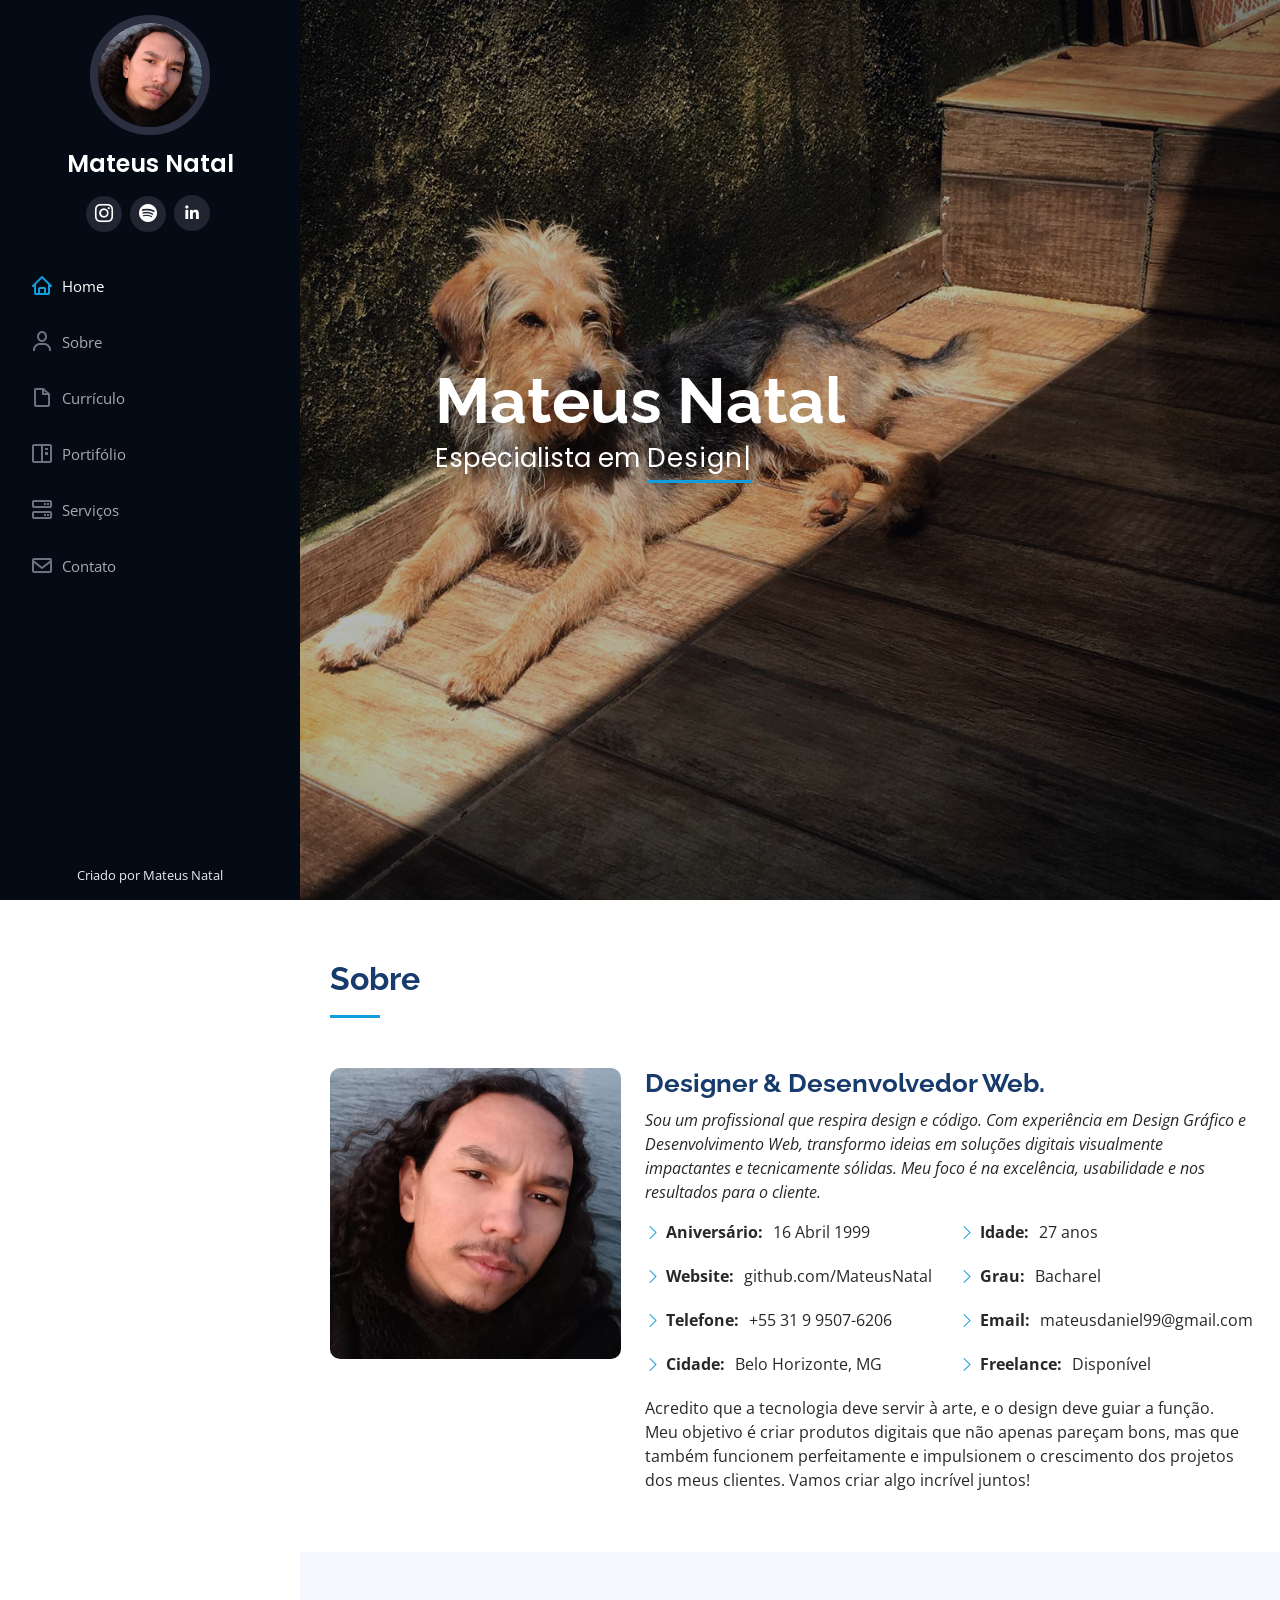
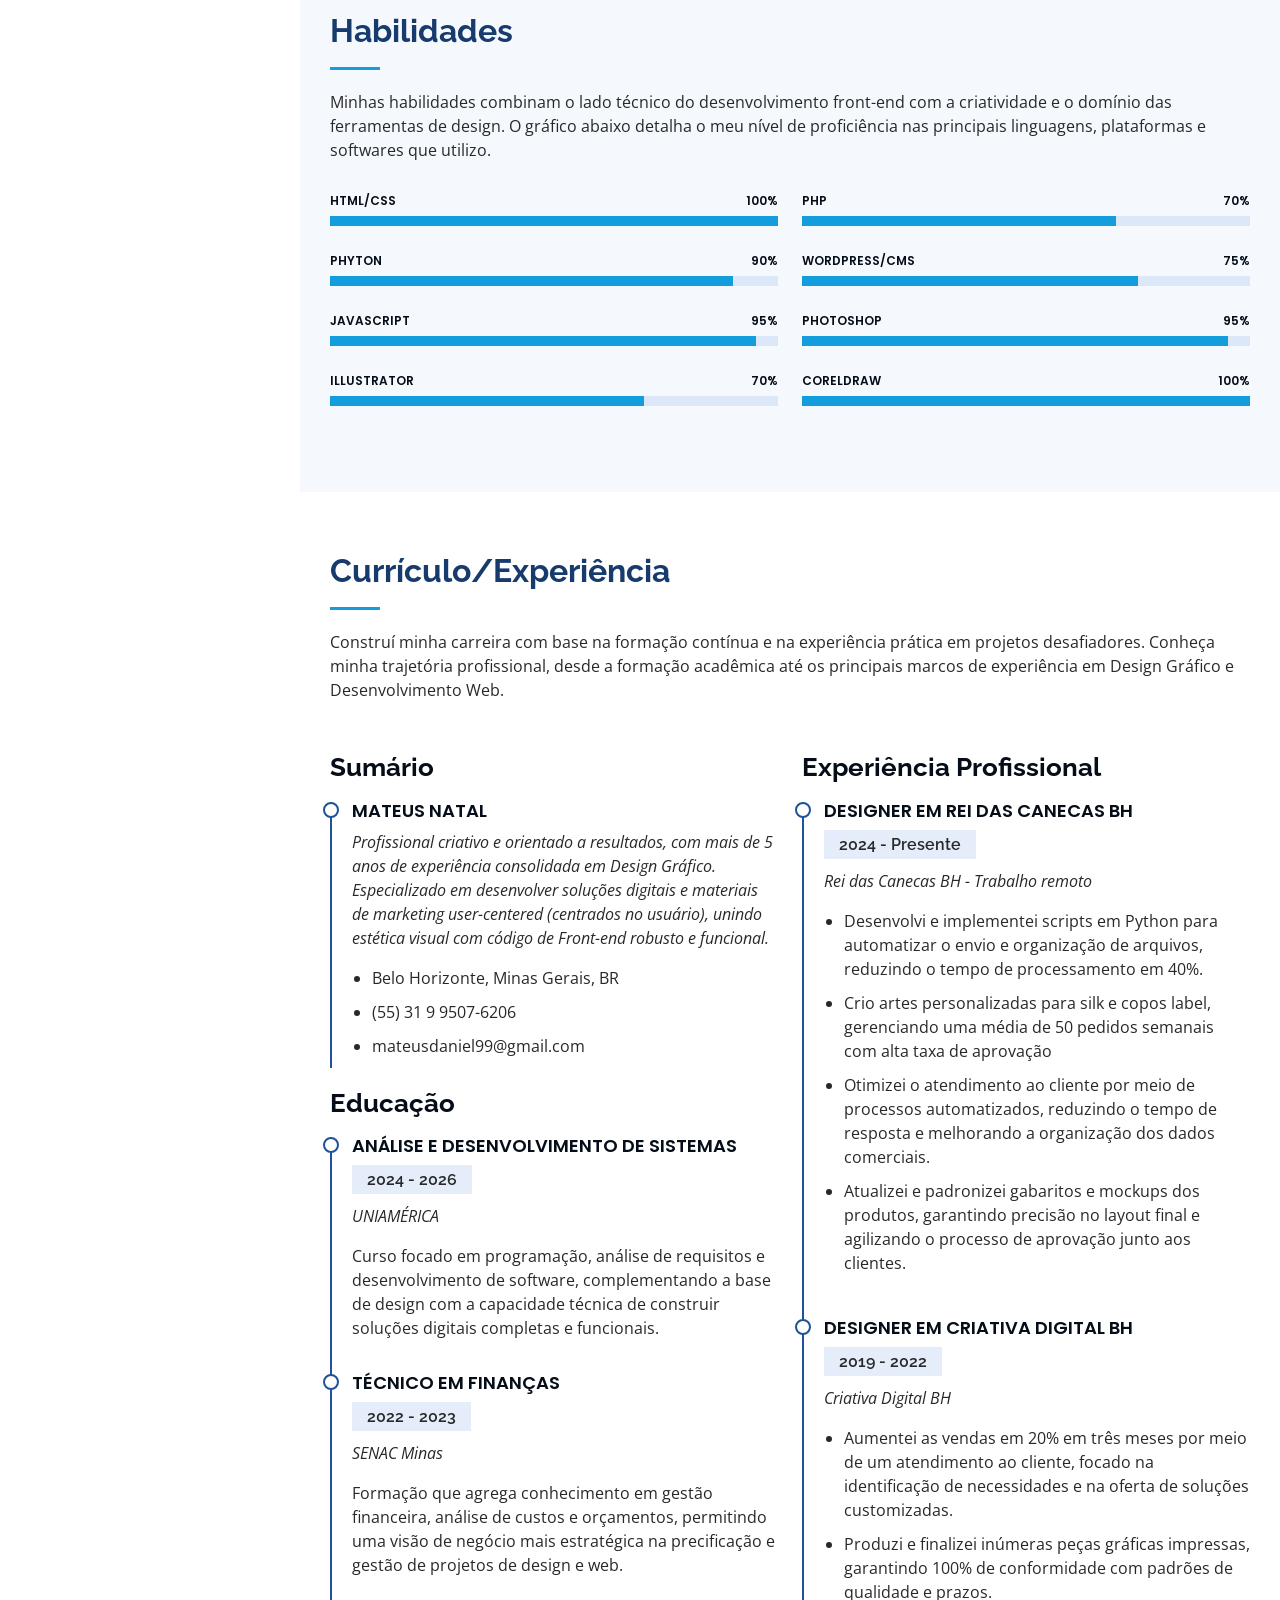
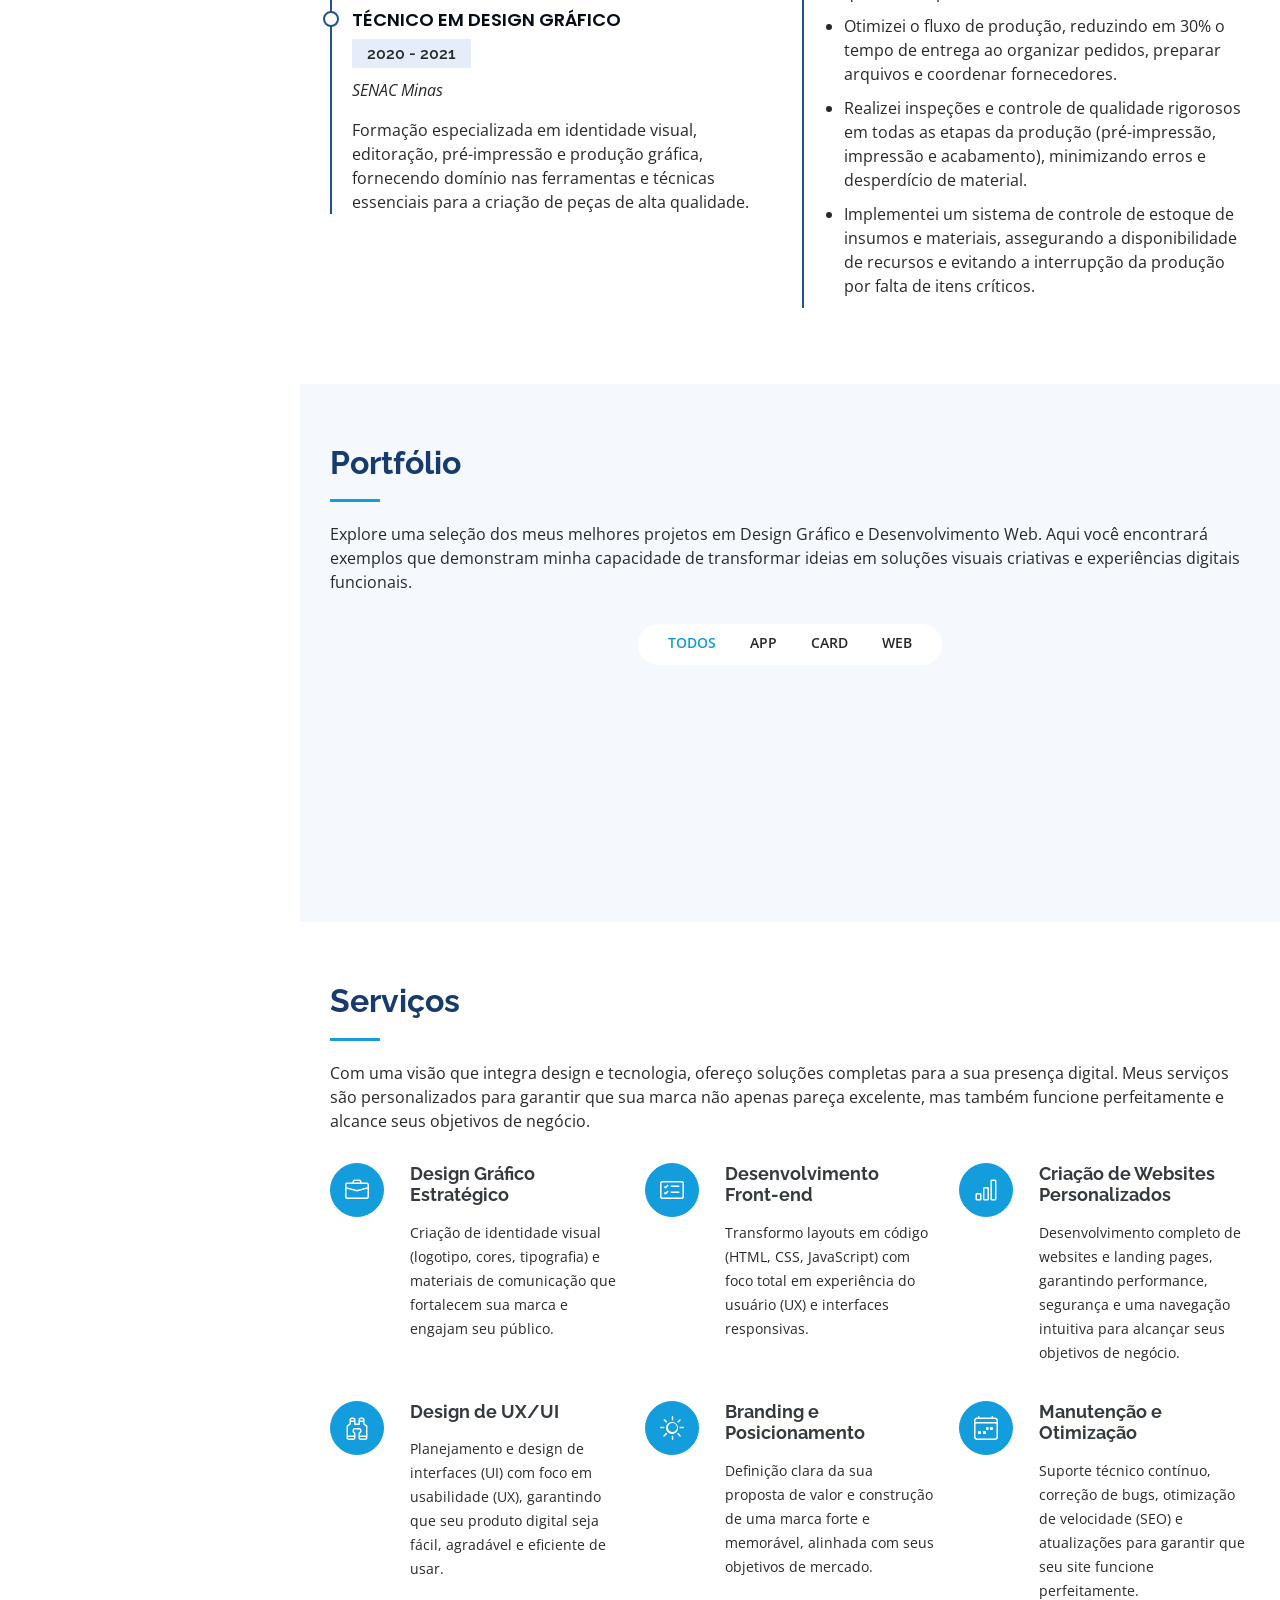
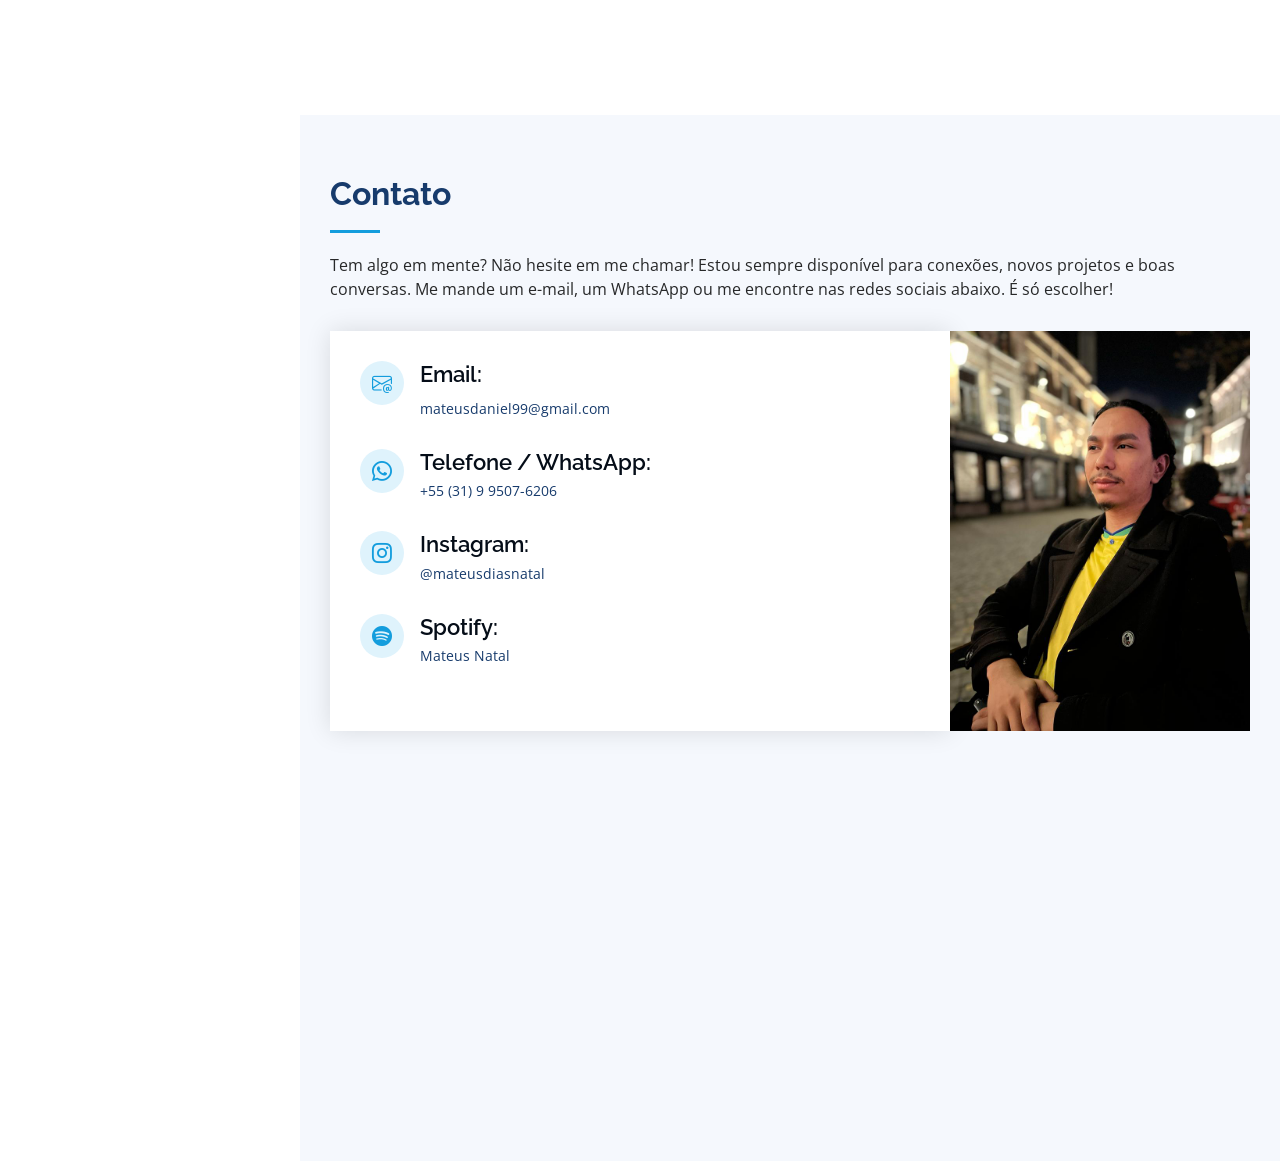
==== commit 3f4bc01b: "Atualização do portifólio" ====
--- a/index.html
+++ b/index.html
@@ -49,11 +49,13 @@
         <img src="assets/img/profile-img.png" alt="" class="img-fluid rounded-circle">
         <h1 class="text-light"><a href="index.html">Mateus Natal</a></h1>
         <div class="social-links mt-3 text-center">
-          <a href="#" class="twitter"><i class="bx bxl-twitter"></i></a>
-          <a href="#" class="facebook"><i class="bx bxl-facebook"></i></a>
-          <a href="#" class="instagram"><i class="bx bxl-instagram"></i></a>
-          <a href="#" class="google-plus"><i class="bx bxl-skype"></i></a>
-          <a href="#" class="linkedin"><i class="bx bxl-linkedin"></i></a>
+              <a href="#" class="instagram"><i class="bi bi-instagram"
+                onclick="window.open('https://www.instagram.com/mateusdiasnatal/', '_blank')"
+     style="cursor:pointer;"></i></a>
+          <a href="#" class="Spotify"><i class="bi bi-spotify" onclick="window.open('https://open.spotify.com/user/gl5842yqh6wpzvgr99jpq20lp?si=2550779bd7ad4241', '_blank')"
+     style="cursor:pointer;"></i></a>
+          <a href="#" class="linkedin"><i class="bx bxl-linkedin" onclick="window.open('https://www.linkedin.com/in/mateus-natal/', '_blank')"
+     style="cursor:pointer;"></i></a>
         </div>
       </div>
 
@@ -498,11 +500,8 @@
   <footer id="footer">
     <div class="container">
       <div class="credits">
-        Created by Mateus Natal
-      </div>
-      <div class="instagram text-center">
-        <a href="https://www.instagram.com/mateusdiasnatal/"> @mateusdiasnatal</a>
-    </div>
+        Criado por Mateus Natal
+      </div>
   </footer><!-- End  Footer -->
 
   <a href="#" class="back-to-top d-flex align-items-center justify-content-center"><i class="bi bi-arrow-up-short"></i></a>
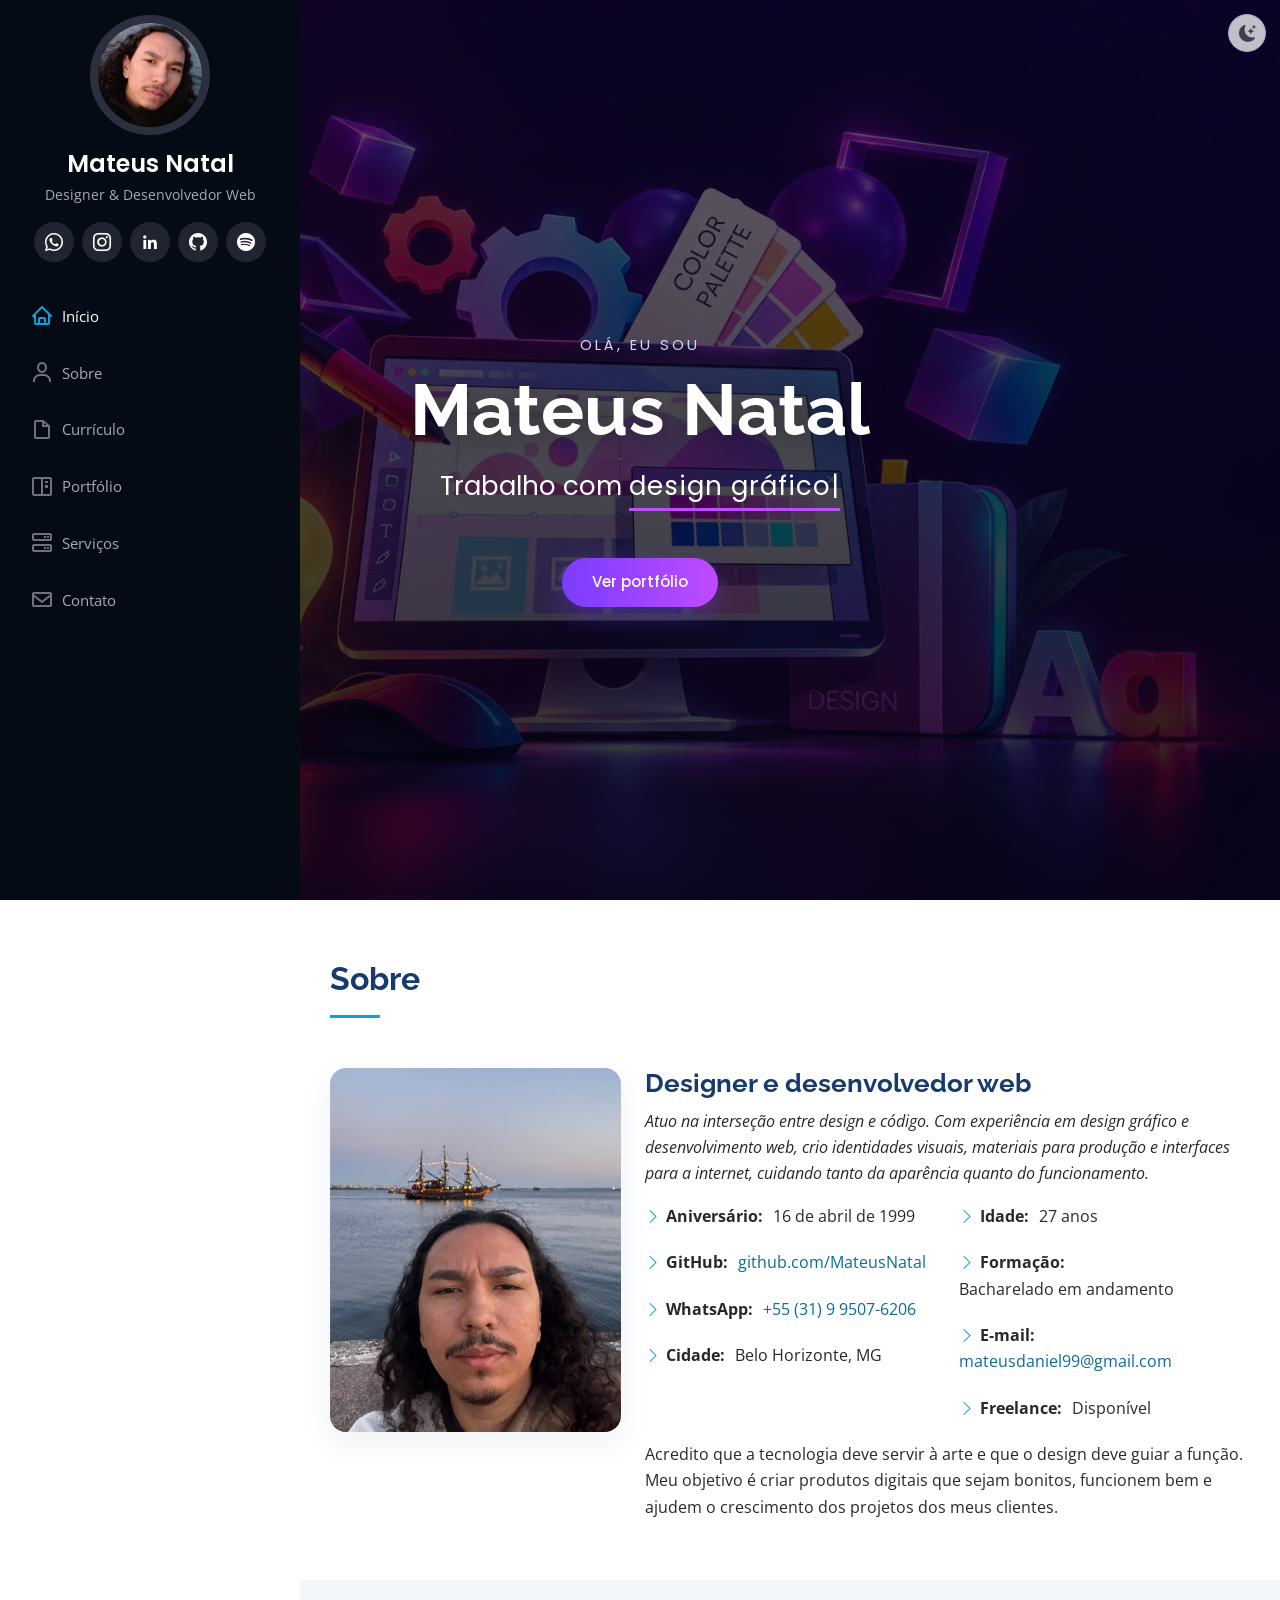
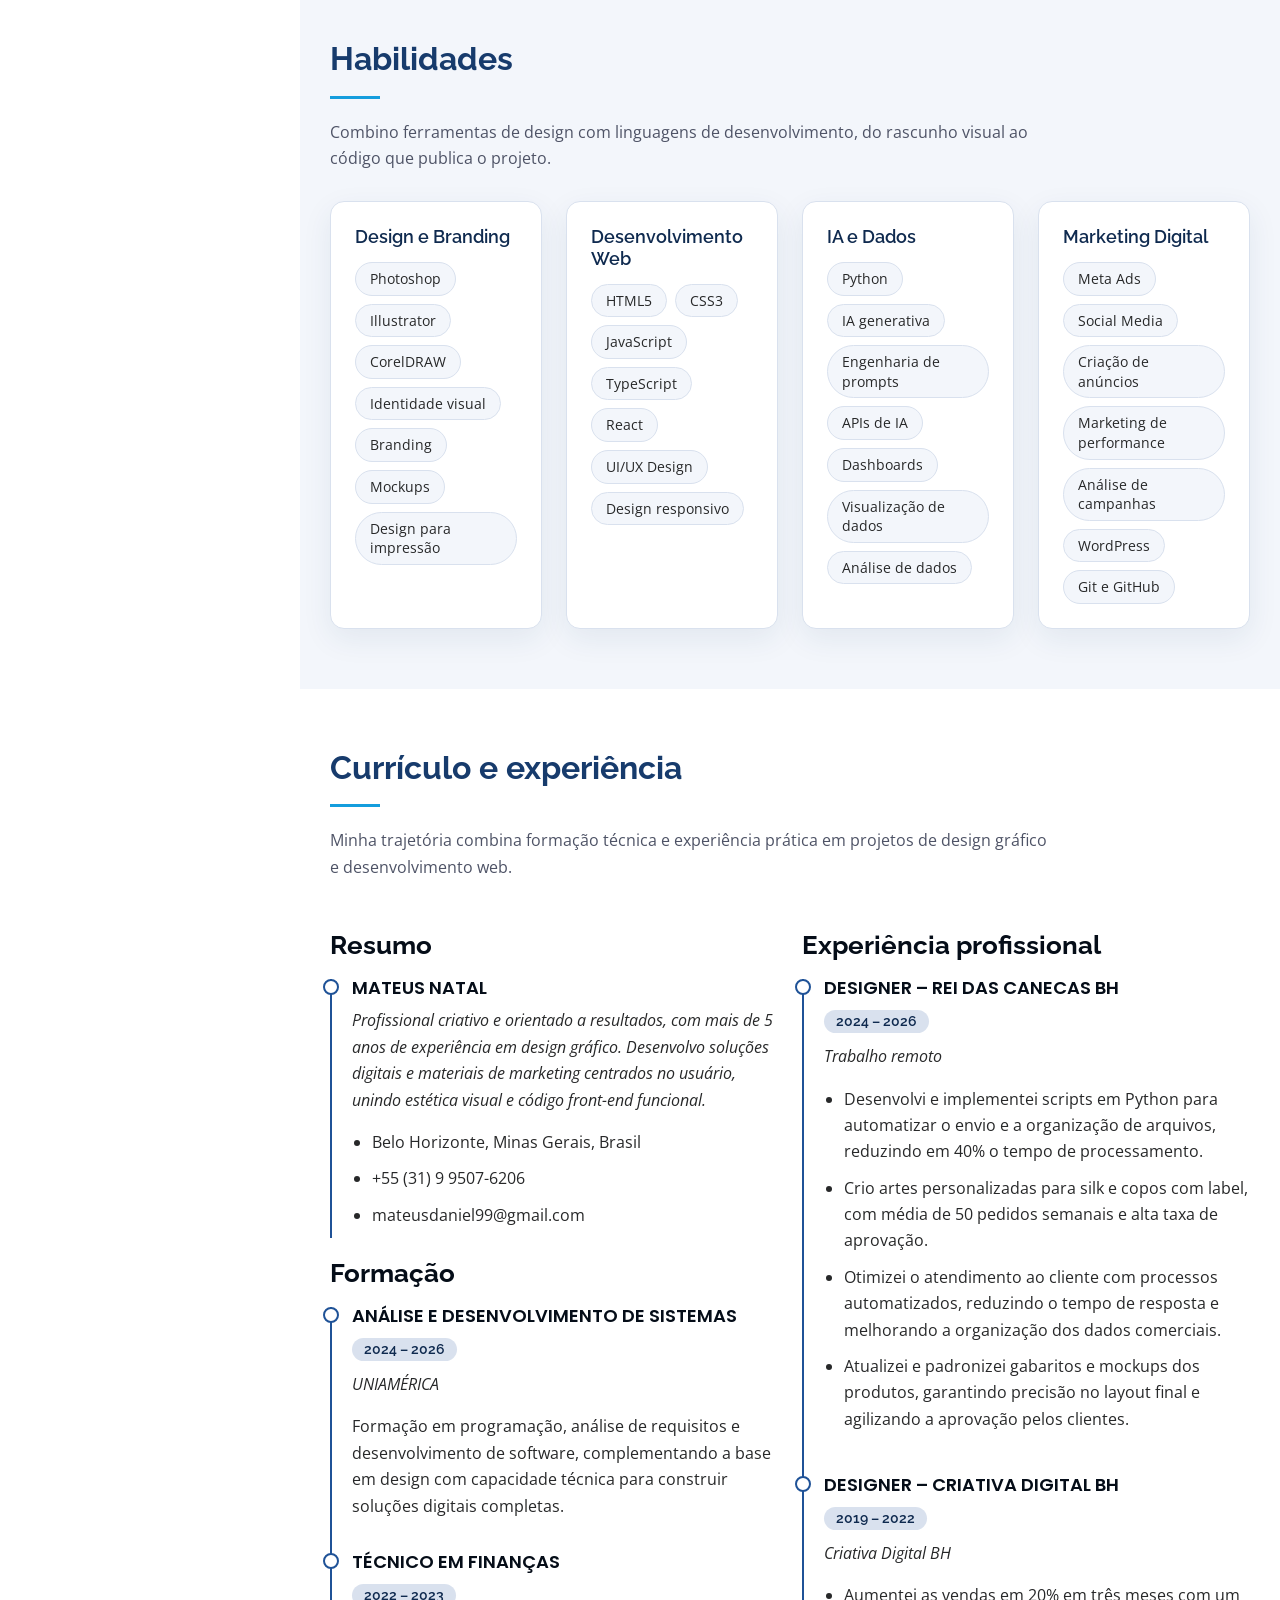
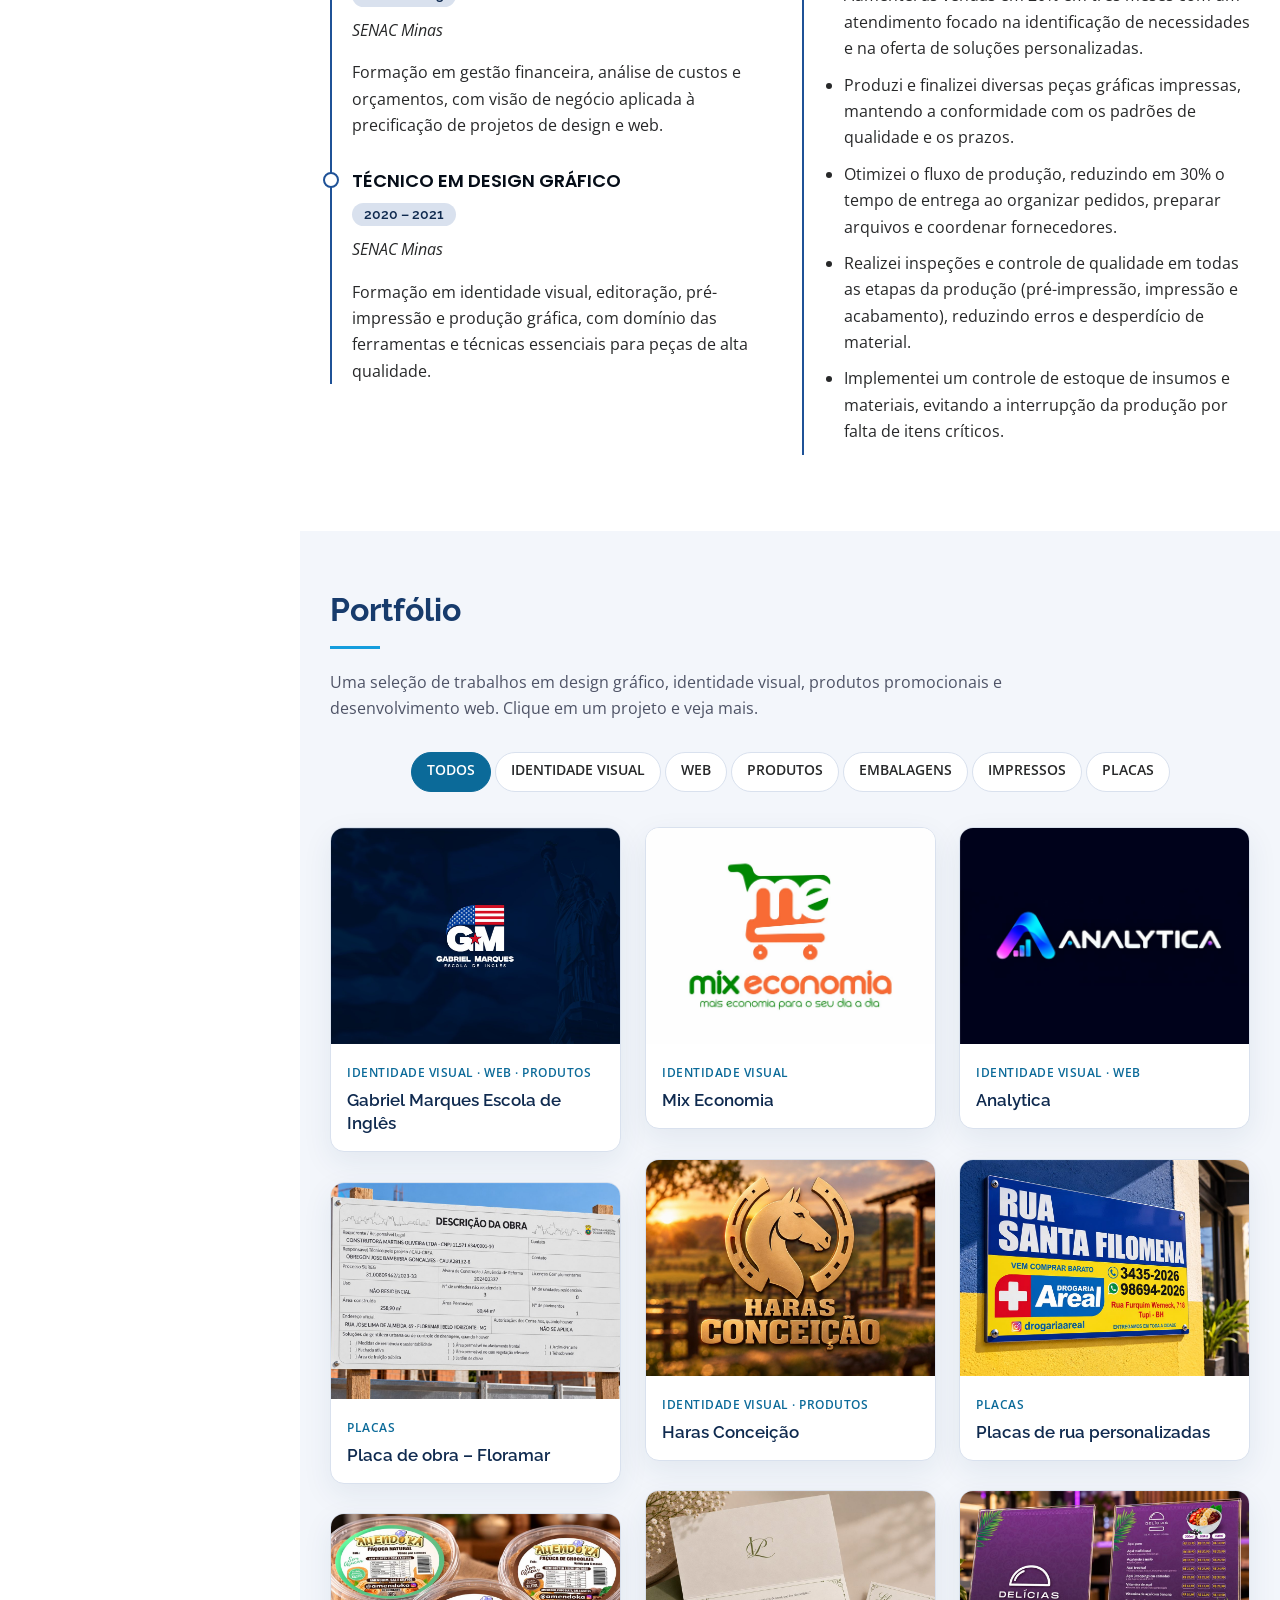
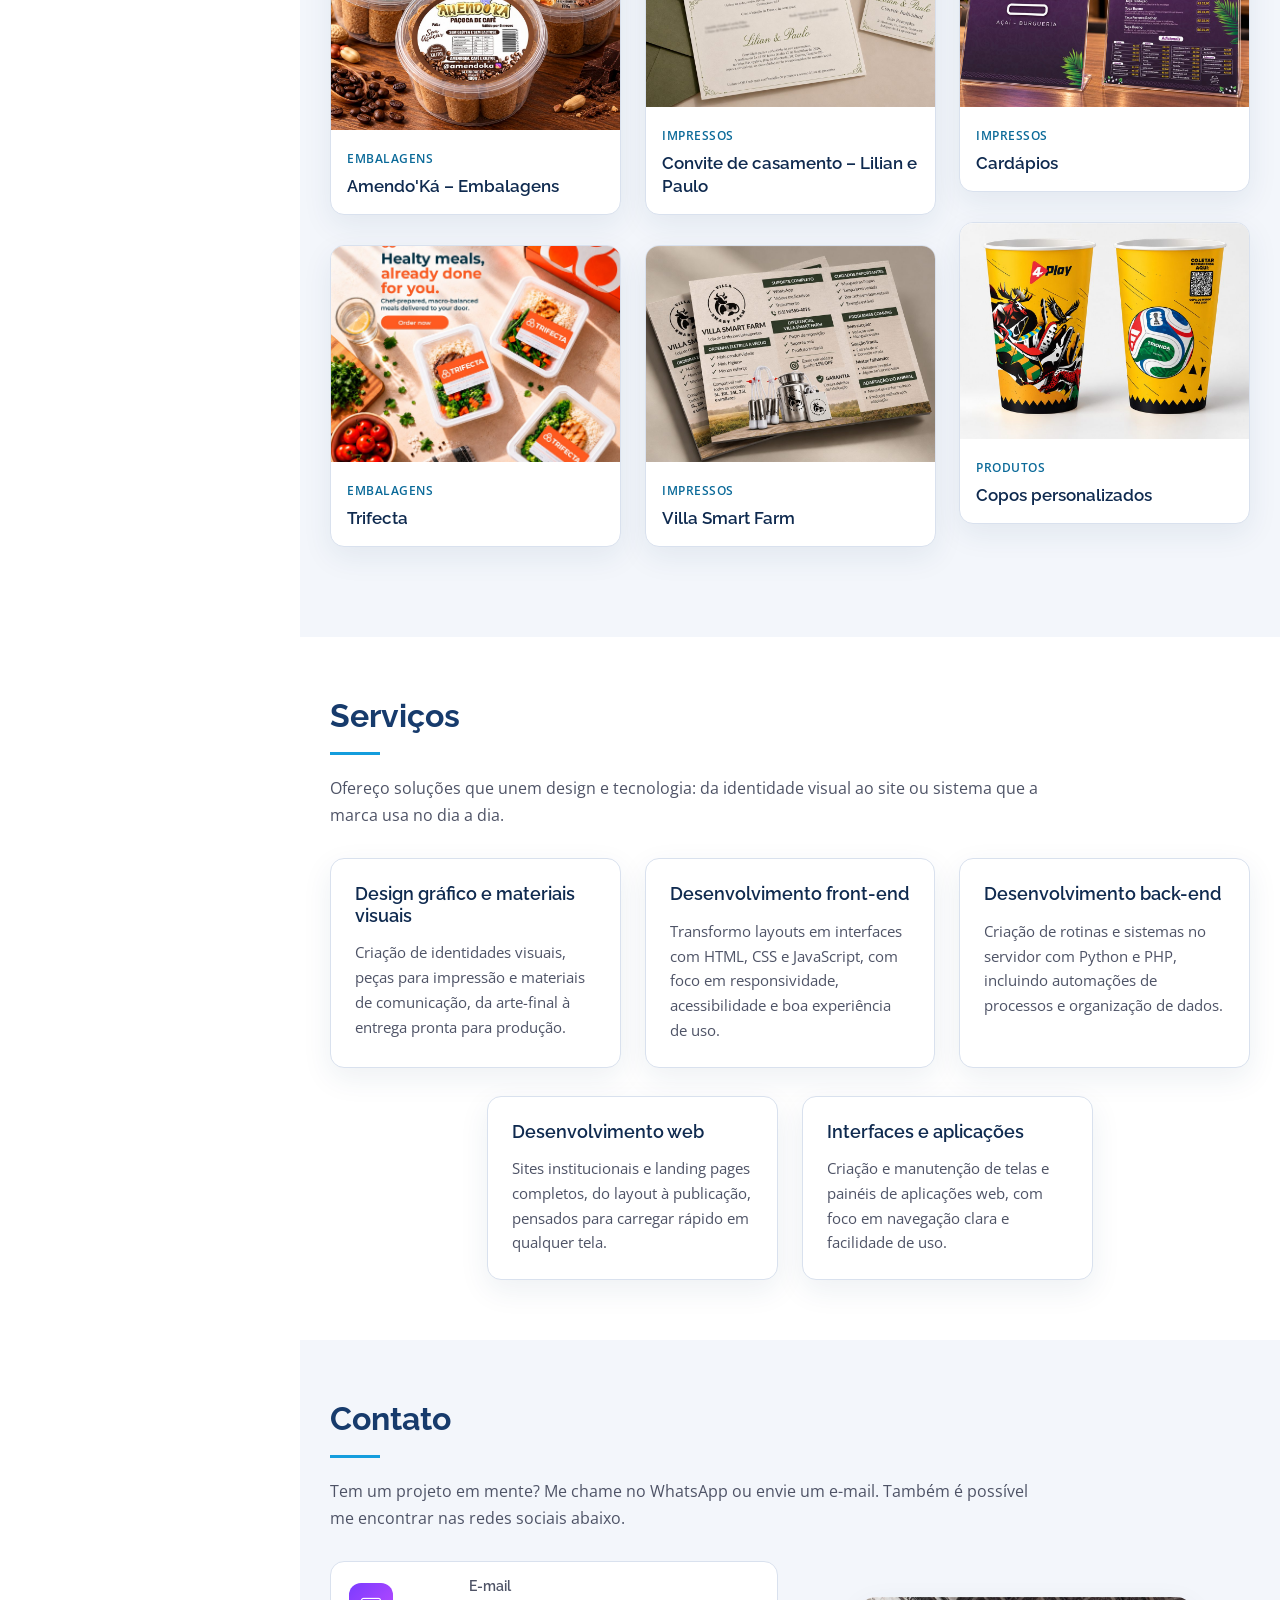
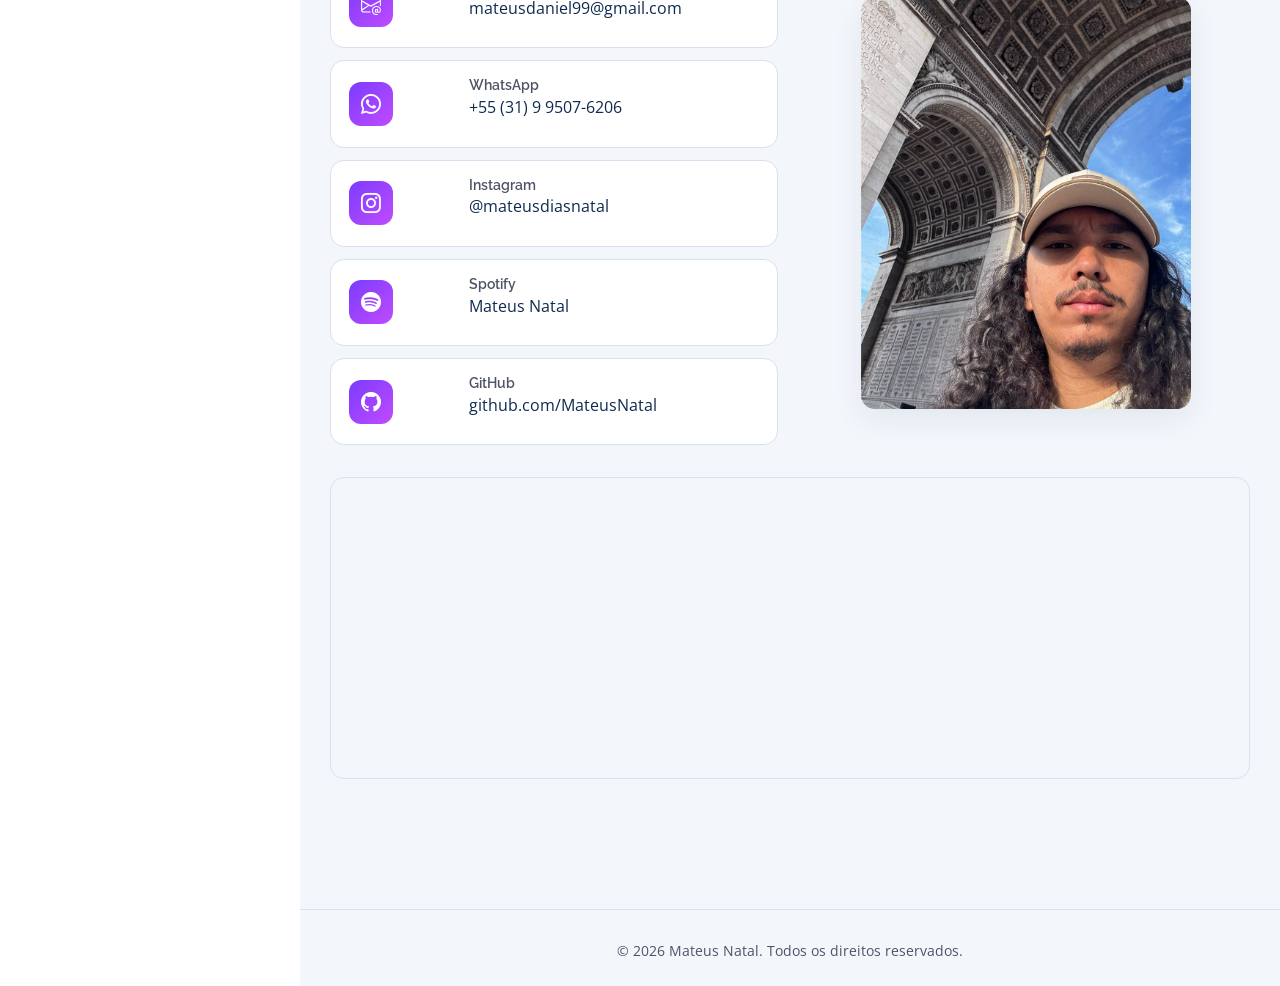
==== commit 2b8cd3c0: "Atualiza o portfólio: novo layout, projetos e tema escuro - Novo layout com modo claro e escuro e bo" ====
--- a/index.html
+++ b/index.html
@@ -1,19 +1,38 @@
 <!DOCTYPE html>
-<html lang="en">
+<html lang="pt-BR">
 
 <head>
   <meta charset="utf-8">
   <meta content="width=device-width, initial-scale=1.0" name="viewport">
 
-  <title>Mateus Natal</title>
-  <meta content="" name="description">
-  <meta content="" name="keywords">
+  <title>Mateus Natal | Designer e Desenvolvedor Web</title>
+  <meta content="Portfólio de Mateus Natal: design gráfico, desenvolvimento front-end, back-end e criação de interfaces web." name="description">
+  <meta content="designer gráfico, desenvolvedor web, front-end, back-end, portfólio, Mateus Natal" name="keywords">
+
+  <!-- Aplica o tema salvo antes da renderização, evitando piscar a tela -->
+  <script>
+    (function () {
+      var theme = 'light';
+      try {
+        var saved = localStorage.getItem('portfolio-theme');
+        if (saved === 'light' || saved === 'dark') {
+          theme = saved;
+        } else if (window.matchMedia && window.matchMedia('(prefers-color-scheme: dark)').matches) {
+          theme = 'dark';
+        }
+      } catch (e) {}
+      document.documentElement.setAttribute('data-theme', theme);
+    })();
+  </script>
 
   <!-- Favicons -->
-  <link href="assets/img/favicon.ico" rel="icon">
-  <link href="assets/img/apple-touch-icon.png" rel="apple-touch-icon">
+  <link href="assets/img/favicon.svg?v=3" rel="icon" type="image/svg+xml">
+  <link href="assets/img/favicon-32.png?v=3" rel="icon" type="image/png" sizes="32x32">
+  <link href="assets/img/apple-touch-icon.png?v=3" rel="apple-touch-icon">
 
   <!-- Google Fonts -->
+  <link rel="preconnect" href="https://fonts.googleapis.com">
+  <link rel="preconnect" href="https://fonts.gstatic.com" crossorigin>
   <link href="https://fonts.googleapis.com/css?family=Open+Sans:300,300i,400,400i,600,600i,700,700i|Raleway:300,300i,400,400i,500,500i,600,600i,700,700i|Poppins:300,300i,400,400i,500,500i,600,600i,700,700i" rel="stylesheet">
 
   <!-- Vendor CSS Files -->
@@ -24,47 +43,46 @@
   <link href="assets/vendor/glightbox/css/glightbox.min.css" rel="stylesheet">
   <link href="assets/vendor/swiper/swiper-bundle.min.css" rel="stylesheet">
 
-  <!-- Template Main CSS File -->
+  <!-- Main CSS -->
   <link href="assets/css/style.css" rel="stylesheet">
-
-  <!-- =======================================================
-  * Template Name: iPortfolio
-  * Updated: Jan 29 2024 with Bootstrap v5.3.2
-  * Template URL: https://bootstrapmade.com/iportfolio-bootstrap-portfolio-websites-template/
-  * Author: BootstrapMade.com
-  * License: https://bootstrapmade.com/license/
-  ======================================================== -->
+  <link href="assets/css/custom.css" rel="stylesheet">
 </head>
 
 <body>
 
+  <!-- ======= Alternar tema (canto superior direito) ======= -->
+  <button type="button" class="theme-toggle" id="theme-toggle" aria-label="Alternar entre modo claro e escuro" title="Alternar tema">
+    <i class="bi bi-moon-stars-fill" aria-hidden="true"></i>
+  </button>
+
   <!-- ======= Mobile nav toggle button ======= -->
-  <i class="bi bi-list mobile-nav-toggle d-xl-none"></i>
+  <i class="bi bi-list mobile-nav-toggle d-xl-none" role="button" aria-label="Abrir menu" aria-controls="navbar" aria-expanded="false"></i>
 
   <!-- ======= Header ======= -->
   <header id="header">
     <div class="d-flex flex-column">
 
       <div class="profile">
-        <img src="assets/img/profile-img.png" alt="" class="img-fluid rounded-circle">
-        <h1 class="text-light"><a href="index.html">Mateus Natal</a></h1>
+        <img src="assets/img/profile-img.jpg" alt="Foto de Mateus Natal" class="img-fluid rounded-circle" width="600" height="600">
+        <h1 class="text-light"><a href="#hero">Mateus Natal</a></h1>
+        <p class="header-role">Designer &amp; Desenvolvedor Web</p>
+
         <div class="social-links mt-3 text-center">
-              <a href="#" class="instagram"><i class="bi bi-instagram"
-                onclick="window.open('https://www.instagram.com/mateusdiasnatal/', '_blank')"
-     style="cursor:pointer;"></i></a>
-          <a href="#" class="Spotify"><i class="bi bi-spotify" onclick="window.open('https://open.spotify.com/user/gl5842yqh6wpzvgr99jpq20lp?si=2550779bd7ad4241', '_blank')"
-     style="cursor:pointer;"></i></a>
-          <a href="#" class="linkedin"><i class="bx bxl-linkedin" onclick="window.open('https://www.linkedin.com/in/mateus-natal/', '_blank')"
-     style="cursor:pointer;"></i></a>
-        </div>
+          <a href="https://wa.me/5531995076206?text=Ol%C3%A1%2C%20Mateus!%20Vi%20seu%20portf%C3%B3lio%20e%20gostaria%20de%20conversar." target="_blank" rel="noopener noreferrer" class="social-link" aria-label="WhatsApp"><i class="bi bi-whatsapp"></i></a>
+          <a href="https://www.instagram.com/mateusdiasnatal/" target="_blank" rel="noopener noreferrer" class="social-link" aria-label="Instagram"><i class="bi bi-instagram"></i></a>
+          <a href="https://www.linkedin.com/in/mateus-natal/" target="_blank" rel="noopener noreferrer" class="social-link" aria-label="LinkedIn"><i class="bx bxl-linkedin"></i></a>
+          <a href="https://github.com/MateusNatal" target="_blank" rel="noopener noreferrer" class="social-link" aria-label="GitHub"><i class="bi bi-github"></i></a>
+          <a href="https://open.spotify.com/user/gl5842yqh6wpzvgr99jpq20lp" target="_blank" rel="noopener noreferrer" class="social-link" aria-label="Spotify"><i class="bi bi-spotify"></i></a>
+        </div>
+
       </div>
 
       <nav id="navbar" class="nav-menu navbar">
         <ul>
-          <li><a href="#hero" class="nav-link scrollto active"><i class="bx bx-home"></i> <span>Home</span></a></li>
+          <li><a href="#hero" class="nav-link scrollto active"><i class="bx bx-home"></i> <span>Início</span></a></li>
           <li><a href="#about" class="nav-link scrollto"><i class="bx bx-user"></i> <span>Sobre</span></a></li>
           <li><a href="#resume" class="nav-link scrollto"><i class="bx bx-file-blank"></i> <span>Currículo</span></a></li>
-          <li><a href="#portfolio" class="nav-link scrollto"><i class="bx bx-book-content"></i> <span>Portifólio</span></a></li>
+          <li><a href="#portfolio" class="nav-link scrollto"><i class="bx bx-book-content"></i> <span>Portfólio</span></a></li>
           <li><a href="#services" class="nav-link scrollto"><i class="bx bx-server"></i> <span>Serviços</span></a></li>
           <li><a href="#contact" class="nav-link scrollto"><i class="bx bx-envelope"></i> <span>Contato</span></a></li>
         </ul>
@@ -73,10 +91,12 @@
   </header><!-- End Header -->
 
   <!-- ======= Hero Section ======= -->
-  <section id="hero" class="d-flex flex-column justify-content-center align-items-center">
+  <section id="hero" class="hero d-flex flex-column justify-content-center align-items-center">
     <div class="hero-container" data-aos="fade-in">
+      <p class="hero-eyebrow">Olá, eu sou</p>
       <h1>Mateus Natal</h1>
-      <p>Especialista em <span class="typed" data-typed-items="Design, JavaScript, Phyton, HTML/CSS, Inteligência Artificial"></span></p>
+      <p class="hero-subtitle">Trabalho com <span class="typed" data-typed-items="design gráfico,front-end,back-end,interfaces web"></span></p>
+      <a href="#portfolio" class="btn-get-started scrollto">Ver portfólio</a>
     </div>
   </section><!-- End Hero -->
 
@@ -92,33 +112,33 @@
 
         <div class="row">
           <div class="col-lg-4" data-aos="fade-right">
-            <img src="assets/img/profile-img.png" class="img-fluid" alt="" style="border-radius: 10px;">
+            <img src="assets/img/sobre-foto.jpg" class="img-fluid about-photo" alt="Mateus Natal" width="800" height="1000" loading="lazy">
           </div>
           <div class="col-lg-8 pt-4 pt-lg-0 content" data-aos="fade-left">
-            <h3>Designer &amp; Desenvolvedor Web.</h3>
+            <h3>Designer e desenvolvedor web</h3>
             <p class="fst-italic">
-              Sou um profissional que respira design e código. Com experiência em Design Gráfico e Desenvolvimento Web, transformo ideias em soluções digitais visualmente impactantes e tecnicamente sólidas. Meu foco é na excelência, usabilidade e nos resultados para o cliente.
+              Atuo na interseção entre design e código. Com experiência em design gráfico e desenvolvimento web, crio identidades visuais, materiais para produção e interfaces para a internet, cuidando tanto da aparência quanto do funcionamento.
             </p>
             <div class="row">
               <div class="col-lg-6">
                 <ul>
-                  <li><i class="bi bi-chevron-right"></i> <strong>Aniversário:</strong> <span>16 Abril 1999</span></li>
-                  <li><i class="bi bi-chevron-right"></i> <strong>Website:</strong> <span>github.com/MateusNatal</span></li>
-                  <li><i class="bi bi-chevron-right"></i> <strong>Telefone:</strong> <span>+55 31 9 9507-6206</span></li>
+                  <li><i class="bi bi-chevron-right"></i> <strong>Aniversário:</strong> <span>16 de abril de 1999</span></li>
+                  <li><i class="bi bi-chevron-right"></i> <strong>GitHub:</strong> <span><a href="https://github.com/MateusNatal" target="_blank" rel="noopener noreferrer">github.com/MateusNatal</a></span></li>
+                  <li><i class="bi bi-chevron-right"></i> <strong>WhatsApp:</strong> <span><a href="https://wa.me/5531995076206" target="_blank" rel="noopener noreferrer">+55 (31) 9 9507-6206</a></span></li>
                   <li><i class="bi bi-chevron-right"></i> <strong>Cidade:</strong> <span>Belo Horizonte, MG</span></li>
                 </ul>
               </div>
               <div class="col-lg-6">
                 <ul>
                   <li><i class="bi bi-chevron-right"></i> <strong>Idade:</strong> <span>27 anos</span></li>
-                  <li><i class="bi bi-chevron-right"></i> <strong>Grau:</strong> <span>Bacharel</span></li>
-                  <li><i class="bi bi-chevron-right"></i> <strong>Email:</strong> <span>mateusdaniel99@gmail.com</span></li>
+                  <li><i class="bi bi-chevron-right"></i> <strong>Formação:</strong> <span>Bacharelado em andamento</span></li>
+                  <li><i class="bi bi-chevron-right"></i> <strong>E-mail:</strong> <span><a href="mailto:mateusdaniel99@gmail.com">mateusdaniel99@gmail.com</a></span></li>
                   <li><i class="bi bi-chevron-right"></i> <strong>Freelance:</strong> <span>Disponível</span></li>
                 </ul>
               </div>
             </div>
             <p>
-              Acredito que a tecnologia deve servir à arte, e o design deve guiar a função. Meu objetivo é criar produtos digitais que não apenas pareçam bons, mas que também funcionem perfeitamente e impulsionem o crescimento dos projetos dos meus clientes. Vamos criar algo incrível juntos!
+              Acredito que a tecnologia deve servir à arte e que o design deve guiar a função. Meu objetivo é criar produtos digitais que sejam bonitos, funcionem bem e ajudem o crescimento dos projetos dos meus clientes.
             </p>
           </div>
         </div>
@@ -132,74 +152,66 @@
 
         <div class="section-title">
           <h2>Habilidades</h2>
-          <p>Minhas habilidades combinam o lado técnico do desenvolvimento front-end com a criatividade e o domínio das ferramentas de design. O gráfico abaixo detalha o meu nível de proficiência nas principais linguagens, plataformas e softwares que utilizo.</p>
-        </div>
-
-        <div class="row skills-content">
-
-          <div class="col-lg-6" data-aos="fade-up">
-
-            <div class="progress">
-              <span class="skill">HTML/CSS <i class="val">100%</i></span>
-              <div class="progress-bar-wrap">
-                <div class="progress-bar" role="progressbar" aria-valuenow="100" aria-valuemin="0" aria-valuemax="100"></div>
-              </div>
-            </div>
-
-            <div class="progress">
-              <span class="skill">Phyton <i class="val">90%</i></span>
-              <div class="progress-bar-wrap">
-                <div class="progress-bar" role="progressbar" aria-valuenow="90" aria-valuemin="0" aria-valuemax="100"></div>
-              </div>
-            </div>
-
-            <div class="progress">
-              <span class="skill">JavaScript <i class="val">95%</i></span>
-              <div class="progress-bar-wrap">
-                <div class="progress-bar" role="progressbar" aria-valuenow="95" aria-valuemin="0" aria-valuemax="100"></div>
-              </div>
-            </div>
-                                    <div class="progress">
-              <span class="skill">Illustrator <i class="val">70%</i></span>
-              <div class="progress-bar-wrap">
-                <div class="progress-bar" role="progressbar" aria-valuenow="70" aria-valuemin="0" aria-valuemax="100"></div>
-              </div>
-            </div>
-
-          </div>
-
-          <div class="col-lg-6" data-aos="fade-up" data-aos-delay="100">
-
-            <div class="progress">
-              <span class="skill">PHP <i class="val">70%</i></span>
-              <div class="progress-bar-wrap">
-                <div class="progress-bar" role="progressbar" aria-valuenow="70" aria-valuemin="0" aria-valuemax="100"></div>
-              </div>
-            </div>
-
-            <div class="progress">
-              <span class="skill">WordPress/CMS <i class="val">75%</i></span>
-              <div class="progress-bar-wrap">
-                <div class="progress-bar" role="progressbar" aria-valuenow="75" aria-valuemin="0" aria-valuemax="100"></div>
-              </div>
-            </div>
-
-            <div class="progress">
-              <span class="skill">Photoshop <i class="val">95%</i></span>
-              <div class="progress-bar-wrap">
-                <div class="progress-bar" role="progressbar" aria-valuenow="95" aria-valuemin="0" aria-valuemax="100"></div>
-              </div>
-            </div>
-
-            <div class="progress">
-              <span class="skill">CorelDraw <i class="val">100%</i></span>
-              <div class="progress-bar-wrap">
-                <div class="progress-bar" role="progressbar" aria-valuenow="100" aria-valuemin="0" aria-valuemax="100"></div>
-              </div>
-            </div>
-
-          </div>
-
+          <p>Combino ferramentas de design com linguagens de desenvolvimento, do rascunho visual ao código que publica o projeto.</p>
+        </div>
+
+        <div class="row skills-groups">
+          <div class="col-lg-3 col-md-6 skill-col" data-aos="fade-up" data-aos-delay="0">
+            <div class="skill-group">
+              <h3>Design e Branding</h3>
+              <ul class="skill-tags">
+                <li>Photoshop</li>
+                <li>Illustrator</li>
+                <li>CorelDRAW</li>
+                <li>Identidade visual</li>
+                <li>Branding</li>
+                <li>Mockups</li>
+                <li>Design para impressão</li>
+              </ul>
+            </div>
+          </div>
+          <div class="col-lg-3 col-md-6 skill-col" data-aos="fade-up" data-aos-delay="100">
+            <div class="skill-group">
+              <h3>Desenvolvimento Web</h3>
+              <ul class="skill-tags">
+                <li>HTML5</li>
+                <li>CSS3</li>
+                <li>JavaScript</li>
+                <li>TypeScript</li>
+                <li>React</li>
+                <li>UI/UX Design</li>
+                <li>Design responsivo</li>
+              </ul>
+            </div>
+          </div>
+          <div class="col-lg-3 col-md-6 skill-col" data-aos="fade-up" data-aos-delay="200">
+            <div class="skill-group">
+              <h3>IA e Dados</h3>
+              <ul class="skill-tags">
+                <li>Python</li>
+                <li>IA generativa</li>
+                <li>Engenharia de prompts</li>
+                <li>APIs de IA</li>
+                <li>Dashboards</li>
+                <li>Visualização de dados</li>
+                <li>Análise de dados</li>
+              </ul>
+            </div>
+          </div>
+          <div class="col-lg-3 col-md-6 skill-col" data-aos="fade-up" data-aos-delay="300">
+            <div class="skill-group">
+              <h3>Marketing Digital</h3>
+              <ul class="skill-tags">
+                <li>Meta Ads</li>
+                <li>Social Media</li>
+                <li>Criação de anúncios</li>
+                <li>Marketing de performance</li>
+                <li>Análise de campanhas</li>
+                <li>WordPress</li>
+                <li>Git e GitHub</li>
+              </ul>
+            </div>
+          </div>
         </div>
 
       </div>
@@ -210,66 +222,66 @@
       <div class="container">
 
         <div class="section-title">
-          <h2>Currículo/Experiência</h2>
-          <p>Construí minha carreira com base na formação contínua e na experiência prática em projetos desafiadores. Conheça minha trajetória profissional, desde a formação acadêmica até os principais marcos de experiência em Design Gráfico e Desenvolvimento Web.</p>
+          <h2>Currículo e experiência</h2>
+          <p>Minha trajetória combina formação técnica e experiência prática em projetos de design gráfico e desenvolvimento web.</p>
         </div>
 
         <div class="row">
           <div class="col-lg-6" data-aos="fade-up">
-            <h3 class="resume-title">Sumário</h3>
+            <h3 class="resume-title">Resumo</h3>
             <div class="resume-item pb-0">
               <h4>Mateus Natal</h4>
-              <p><em>Profissional criativo e orientado a resultados, com mais de 5 anos de experiência consolidada em Design Gráfico. Especializado em desenvolver soluções digitais e materiais de marketing user-centered (centrados no usuário), unindo estética visual com código de Front-end robusto e funcional.</em></p>
+              <p><em>Profissional criativo e orientado a resultados, com mais de 5 anos de experiência em design gráfico. Desenvolvo soluções digitais e materiais de marketing centrados no usuário, unindo estética visual e código front-end funcional.</em></p>
               <ul>
-                <li>Belo Horizonte, Minas Gerais, BR</li>
-                <li>(55) 31 9 9507-6206</li>
+                <li>Belo Horizonte, Minas Gerais, Brasil</li>
+                <li>+55 (31) 9 9507-6206</li>
                 <li>mateusdaniel99@gmail.com</li>
               </ul>
             </div>
 
-            <h3 class="resume-title">Educação</h3>
+            <h3 class="resume-title">Formação</h3>
             <div class="resume-item">
               <h4>Análise e Desenvolvimento de Sistemas</h4>
-              <h5>2024 - 2026</h5>
+              <h5>2024 – 2026</h5>
               <p><em>UNIAMÉRICA</em></p>
-              <p>Curso focado em programação, análise de requisitos e desenvolvimento de software, complementando a base de design com a capacidade técnica de construir soluções digitais completas e funcionais.</p>
+              <p>Formação em programação, análise de requisitos e desenvolvimento de software, complementando a base em design com capacidade técnica para construir soluções digitais completas.</p>
             </div>
             <div class="resume-item">
               <h4>Técnico em Finanças</h4>
-              <h5>2022 - 2023</h5>
+              <h5>2022 – 2023</h5>
               <p><em>SENAC Minas</em></p>
-              <p>Formação que agrega conhecimento em gestão financeira, análise de custos e orçamentos, permitindo uma visão de negócio mais estratégica na precificação e gestão de projetos de design e web.</p>
+              <p>Formação em gestão financeira, análise de custos e orçamentos, com visão de negócio aplicada à precificação de projetos de design e web.</p>
             </div>
             <div class="resume-item">
               <h4>Técnico em Design Gráfico</h4>
-              <h5>2020 - 2021</h5>
+              <h5>2020 – 2021</h5>
               <p><em>SENAC Minas</em></p>
-              <p>Formação especializada em identidade visual, editoração, pré-impressão e produção gráfica, fornecendo domínio nas ferramentas e técnicas essenciais para a criação de peças de alta qualidade.</p>
+              <p>Formação em identidade visual, editoração, pré-impressão e produção gráfica, com domínio das ferramentas e técnicas essenciais para peças de alta qualidade.</p>
             </div>
           </div>
           <div class="col-lg-6" data-aos="fade-up" data-aos-delay="100">
-            <h3 class="resume-title">Experiência Profissional</h3>
+            <h3 class="resume-title">Experiência profissional</h3>
             <div class="resume-item">
-              <h4>Designer em Rei das Canecas BH</h4>
-              <h5>2024 - Presente</h5>
-              <p><em>Rei das Canecas BH - Trabalho remoto</em></p>
+              <h4>Designer – Rei das Canecas BH</h4>
+              <h5>2024 – 2026</h5>
+              <p><em>Trabalho remoto</em></p>
               <ul>
-                <li>Desenvolvi e implementei scripts em Python para automatizar o envio e organização de arquivos, reduzindo o tempo de processamento em 40%.</li>
-                <li>Crio artes personalizadas para silk e copos label, gerenciando uma média de 50 pedidos semanais com alta taxa de aprovação </li>
-                <li>Otimizei o atendimento ao cliente por meio de processos automatizados, reduzindo o tempo de resposta e melhorando a organização dos dados comerciais.</li>
-                <li>Atualizei e padronizei gabaritos e mockups dos produtos, garantindo precisão no layout final e agilizando o processo de aprovação junto aos clientes.</li>
+                <li>Desenvolvi e implementei scripts em Python para automatizar o envio e a organização de arquivos, reduzindo em 40% o tempo de processamento.</li>
+                <li>Crio artes personalizadas para silk e copos com label, com média de 50 pedidos semanais e alta taxa de aprovação.</li>
+                <li>Otimizei o atendimento ao cliente com processos automatizados, reduzindo o tempo de resposta e melhorando a organização dos dados comerciais.</li>
+                <li>Atualizei e padronizei gabaritos e mockups dos produtos, garantindo precisão no layout final e agilizando a aprovação pelos clientes.</li>
               </ul>
             </div>
             <div class="resume-item">
-              <h4>Designer em Criativa Digital BH</h4>
-              <h5>2019 - 2022</h5>
+              <h4>Designer – Criativa Digital BH</h4>
+              <h5>2019 – 2022</h5>
               <p><em>Criativa Digital BH</em></p>
               <ul>
-                <li>Aumentei as vendas em 20% em três meses por meio de um atendimento ao cliente, focado na identificação de necessidades e na oferta de soluções customizadas.</li>
-                <li>Produzi e finalizei inúmeras peças gráficas impressas, garantindo 100% de conformidade com padrões de qualidade e prazos.</li>
+                <li>Aumentei as vendas em 20% em três meses com um atendimento focado na identificação de necessidades e na oferta de soluções personalizadas.</li>
+                <li>Produzi e finalizei diversas peças gráficas impressas, mantendo a conformidade com os padrões de qualidade e os prazos.</li>
                 <li>Otimizei o fluxo de produção, reduzindo em 30% o tempo de entrega ao organizar pedidos, preparar arquivos e coordenar fornecedores.</li>
-                <li>Realizei inspeções e controle de qualidade rigorosos em todas as etapas da produção (pré-impressão, impressão e acabamento), minimizando erros e desperdício de material.</li>
-                <li>Implementei um sistema de controle de estoque de insumos e materiais, assegurando a disponibilidade de recursos e evitando a interrupção da produção por falta de itens críticos.</li>
+                <li>Realizei inspeções e controle de qualidade em todas as etapas da produção (pré-impressão, impressão e acabamento), reduzindo erros e desperdício de material.</li>
+                <li>Implementei um controle de estoque de insumos e materiais, evitando a interrupção da produção por falta de itens críticos.</li>
               </ul>
             </div>
           </div>
@@ -284,110 +296,179 @@
 
         <div class="section-title">
           <h2>Portfólio</h2>
-          <p>Explore uma seleção dos meus melhores projetos em Design Gráfico e Desenvolvimento Web. Aqui você encontrará exemplos que demonstram minha capacidade de transformar ideias em soluções visuais criativas e experiências digitais funcionais.</p>
+          <p>Uma seleção de trabalhos em design gráfico, identidade visual, produtos promocionais e desenvolvimento web. Clique em um projeto e veja mais.</p>
         </div>
 
         <div class="row" data-aos="fade-up">
-          <div class="col-lg-12 d-flex justify-content-center">
-            <ul id="portfolio-flters">
-              <li data-filter="*" class="filter-active">Todos</li>
-              <li data-filter=".filter-app">App</li>
-              <li data-filter=".filter-card">Card</li>
-              <li data-filter=".filter-web">Web</li>
+          <div class="col-12 d-flex justify-content-center">
+            <ul id="portfolio-flters" role="tablist">
+              <li data-filter="*" class="filter-active" role="tab" tabindex="0" aria-selected="true">Todos</li>
+              <li data-filter=".filter-identidade" role="tab" tabindex="0" aria-selected="false">Identidade visual</li>
+              <li data-filter=".filter-web" role="tab" tabindex="0" aria-selected="false">Web</li>
+              <li data-filter=".filter-produtos" role="tab" tabindex="0" aria-selected="false">Produtos</li>
+              <li data-filter=".filter-embalagens" role="tab" tabindex="0" aria-selected="false">Embalagens</li>
+              <li data-filter=".filter-impressos" role="tab" tabindex="0" aria-selected="false">Impressos</li>
+              <li data-filter=".filter-placas" role="tab" tabindex="0" aria-selected="false">Placas</li>
             </ul>
           </div>
         </div>
 
         <div class="row portfolio-container" data-aos="fade-up" data-aos-delay="100">
 
-          <div class="col-lg-4 col-md-6 portfolio-item filter-app">
-            <div class="portfolio-wrap">
-              <img src="assets/img/portfolio/portfolio-1.jpg" class="img-fluid" alt="">
-              <div class="portfolio-links">
-                <a href="assets/img/portfolio/portfolio-1.jpg" data-gallery="portfolioGallery" class="portfolio-lightbox" title="App 1"><i class="bx bx-plus"></i></a>
-                <a href="portfolio-details.html" title="More Details"><i class="bx bx-link"></i></a>
-              </div>
-            </div>
-          </div>
-
-          <div class="col-lg-4 col-md-6 portfolio-item filter-web">
-            <div class="portfolio-wrap">
-              <img src="assets/img/portfolio/portfolio-2.jpg" class="img-fluid" alt="">
-              <div class="portfolio-links">
-                <a href="assets/img/portfolio/portfolio-2.jpg" data-gallery="portfolioGallery" class="portfolio-lightbox" title="Web 3"><i class="bx bx-plus"></i></a>
-                <a href="portfolio-details.html" title="More Details"><i class="bx bx-link"></i></a>
-              </div>
-            </div>
-          </div>
-
-          <div class="col-lg-4 col-md-6 portfolio-item filter-app">
-            <div class="portfolio-wrap">
-              <img src="assets/img/portfolio/portfolio-3.jpg" class="img-fluid" alt="">
-              <div class="portfolio-links">
-                <a href="assets/img/portfolio/portfolio-3.jpg" data-gallery="portfolioGallery" class="portfolio-lightbox" title="App 2"><i class="bx bx-plus"></i></a>
-                <a href="portfolio-details.html" title="More Details"><i class="bx bx-link"></i></a>
-              </div>
-            </div>
-          </div>
-
-          <div class="col-lg-4 col-md-6 portfolio-item filter-card">
-            <div class="portfolio-wrap">
-              <img src="assets/img/portfolio/portfolio-4.jpg" class="img-fluid" alt="">
-              <div class="portfolio-links">
-                <a href="assets/img/portfolio/portfolio-4.jpg" data-gallery="portfolioGallery" class="portfolio-lightbox" title="Card 2"><i class="bx bx-plus"></i></a>
-                <a href="portfolio-details.html" title="More Details"><i class="bx bx-link"></i></a>
-              </div>
-            </div>
-          </div>
-
-          <div class="col-lg-4 col-md-6 portfolio-item filter-web">
-            <div class="portfolio-wrap">
-              <img src="assets/img/portfolio/portfolio-5.jpg" class="img-fluid" alt="">
-              <div class="portfolio-links">
-                <a href="assets/img/portfolio/portfolio-5.jpg" data-gallery="portfolioGallery" class="portfolio-lightbox" title="Web 2"><i class="bx bx-plus"></i></a>
-                <a href="portfolio-details.html" title="More Details"><i class="bx bx-link"></i></a>
-              </div>
-            </div>
-          </div>
-
-          <div class="col-lg-4 col-md-6 portfolio-item filter-app">
-            <div class="portfolio-wrap">
-              <img src="assets/img/portfolio/portfolio-6.jpg" class="img-fluid" alt="">
-              <div class="portfolio-links">
-                <a href="assets/img/portfolio/portfolio-6.jpg" data-gallery="portfolioGallery" class="portfolio-lightbox" title="App 3"><i class="bx bx-plus"></i></a>
-                <a href="portfolio-details.html" title="More Details"><i class="bx bx-link"></i></a>
-              </div>
-            </div>
-          </div>
-
-          <div class="col-lg-4 col-md-6 portfolio-item filter-card">
-            <div class="portfolio-wrap">
-              <img src="assets/img/portfolio/portfolio-7.jpg" class="img-fluid" alt="">
-              <div class="portfolio-links">
-                <a href="assets/img/portfolio/portfolio-7.jpg" data-gallery="portfolioGallery" class="portfolio-lightbox" title="Card 1"><i class="bx bx-plus"></i></a>
-                <a href="portfolio-details.html" title="More Details"><i class="bx bx-link"></i></a>
-              </div>
-            </div>
-          </div>
-
-          <div class="col-lg-4 col-md-6 portfolio-item filter-card">
-            <div class="portfolio-wrap">
-              <img src="assets/img/portfolio/portfolio-8.jpg" class="img-fluid" alt="">
-              <div class="portfolio-links">
-                <a href="assets/img/portfolio/portfolio-8.jpg" data-gallery="portfolioGallery" class="portfolio-lightbox" title="Card 3"><i class="bx bx-plus"></i></a>
-                <a href="portfolio-details.html" title="More Details"><i class="bx bx-link"></i></a>
-              </div>
-            </div>
-          </div>
-
-          <div class="col-lg-4 col-md-6 portfolio-item filter-web">
-            <div class="portfolio-wrap">
-              <img src="assets/img/portfolio/portfolio-9.jpg" class="img-fluid" alt="">
-              <div class="portfolio-links">
-                <a href="assets/img/portfolio/portfolio-9.jpg" data-gallery="portfolioGallery" class="portfolio-lightbox" title="Web 3"><i class="bx bx-plus"></i></a>
-                <a href="portfolio-details.html" title="More Details"><i class="bx bx-link"></i></a>
-              </div>
-            </div>
+          <div class="col-lg-4 col-md-6 portfolio-item filter-identidade filter-web filter-produtos">
+            <article class="portfolio-wrap">
+              <img src="assets/img/portfolio/gm-capa.jpg" class="img-fluid" alt="Gabriel Marques Escola de Inglês" loading="lazy" width="1200" height="900">
+              <div class="portfolio-links">
+                <a href="portfolio-details.html?p=gabriel-marques" class="portfolio-pill" aria-label="Veja mais sobre Gabriel Marques Escola de Inglês">Veja mais</a>
+              </div>
+              <div class="portfolio-caption">
+                <span class="portfolio-cat">Identidade visual · Web · Produtos</span>
+                <h3><a href="portfolio-details.html?p=gabriel-marques">Gabriel Marques Escola de Inglês</a></h3>
+              </div>
+            </article>
+          </div>
+
+          <div class="col-lg-4 col-md-6 portfolio-item filter-identidade">
+            <article class="portfolio-wrap">
+              <img src="assets/img/portfolio/mix-economia-logo.jpg" class="img-fluid" alt="Mix Economia" loading="lazy" width="1200" height="900">
+              <div class="portfolio-links">
+                <a href="portfolio-details.html?p=mix-economia" class="portfolio-pill" aria-label="Veja mais sobre Mix Economia">Veja mais</a>
+              </div>
+              <div class="portfolio-caption">
+                <span class="portfolio-cat">Identidade visual</span>
+                <h3><a href="portfolio-details.html?p=mix-economia">Mix Economia</a></h3>
+              </div>
+            </article>
+          </div>
+
+          <div class="col-lg-4 col-md-6 portfolio-item filter-identidade filter-web">
+            <article class="portfolio-wrap">
+              <img src="assets/img/portfolio/analytica-logo-principal.jpg" class="img-fluid" alt="Analytica" loading="lazy" width="1200" height="900">
+              <div class="portfolio-links">
+                <a href="portfolio-details.html?p=analytica" class="portfolio-pill" aria-label="Veja mais sobre Analytica">Veja mais</a>
+              </div>
+              <div class="portfolio-caption">
+                <span class="portfolio-cat">Identidade visual · Web</span>
+                <h3><a href="portfolio-details.html?p=analytica">Analytica</a></h3>
+              </div>
+            </article>
+          </div>
+
+          <div class="col-lg-4 col-md-6 portfolio-item filter-identidade filter-produtos">
+            <article class="portfolio-wrap">
+              <img src="assets/img/portfolio/haras-identidade-logo.jpg" class="img-fluid" alt="Haras Conceição" loading="lazy" width="1200" height="900">
+              <div class="portfolio-links">
+                <a href="portfolio-details.html?p=haras-conceicao" class="portfolio-pill" aria-label="Veja mais sobre Haras Conceição">Veja mais</a>
+              </div>
+              <div class="portfolio-caption">
+                <span class="portfolio-cat">Identidade visual · Produtos</span>
+                <h3><a href="portfolio-details.html?p=haras-conceicao">Haras Conceição</a></h3>
+              </div>
+            </article>
+          </div>
+
+          <div class="col-lg-4 col-md-6 portfolio-item filter-placas">
+            <article class="portfolio-wrap">
+              <img src="assets/img/portfolio/drogaria-areal-placa-mockup.jpg" class="img-fluid" alt="Placas de rua personalizadas" loading="lazy" width="1200" height="900">
+              <div class="portfolio-links">
+                <a href="portfolio-details.html?p=drogaria-areal-placa" class="portfolio-pill" aria-label="Veja mais sobre Placas de rua personalizadas">Veja mais</a>
+              </div>
+              <div class="portfolio-caption">
+                <span class="portfolio-cat">Placas</span>
+                <h3><a href="portfolio-details.html?p=drogaria-areal-placa">Placas de rua personalizadas</a></h3>
+              </div>
+            </article>
+          </div>
+
+          <div class="col-lg-4 col-md-6 portfolio-item filter-placas">
+            <article class="portfolio-wrap">
+              <img src="assets/img/portfolio/placa-obra-floramar-mockup.jpg" class="img-fluid" alt="Placa de obra – Floramar" loading="lazy" width="1200" height="900">
+              <div class="portfolio-links">
+                <a href="portfolio-details.html?p=placa-obra-floramar" class="portfolio-pill" aria-label="Veja mais sobre Placa de obra – Floramar">Veja mais</a>
+              </div>
+              <div class="portfolio-caption">
+                <span class="portfolio-cat">Placas</span>
+                <h3><a href="portfolio-details.html?p=placa-obra-floramar">Placa de obra – Floramar</a></h3>
+              </div>
+            </article>
+          </div>
+
+          <div class="col-lg-4 col-md-6 portfolio-item filter-impressos">
+            <article class="portfolio-wrap">
+              <img src="assets/img/portfolio/convite-casamento-lilian-mockup.jpg" class="img-fluid" alt="Convite de casamento – Lilian e Paulo" loading="lazy" width="1200" height="900">
+              <div class="portfolio-links">
+                <a href="portfolio-details.html?p=convite-casamento-lilian" class="portfolio-pill" aria-label="Veja mais sobre Convite de casamento – Lilian e Paulo">Veja mais</a>
+              </div>
+              <div class="portfolio-caption">
+                <span class="portfolio-cat">Impressos</span>
+                <h3><a href="portfolio-details.html?p=convite-casamento-lilian">Convite de casamento – Lilian e Paulo</a></h3>
+              </div>
+            </article>
+          </div>
+
+          <div class="col-lg-4 col-md-6 portfolio-item filter-impressos">
+            <article class="portfolio-wrap">
+              <img src="assets/img/portfolio/cardapio-01-delicias-mockup.jpg" class="img-fluid" alt="Cardápios" loading="lazy" width="1200" height="900">
+              <div class="portfolio-links">
+                <a href="portfolio-details.html?p=cardapios" class="portfolio-pill" aria-label="Veja mais sobre Cardápios">Veja mais</a>
+              </div>
+              <div class="portfolio-caption">
+                <span class="portfolio-cat">Impressos</span>
+                <h3><a href="portfolio-details.html?p=cardapios">Cardápios</a></h3>
+              </div>
+            </article>
+          </div>
+
+          <div class="col-lg-4 col-md-6 portfolio-item filter-embalagens">
+            <article class="portfolio-wrap">
+              <img src="assets/img/portfolio/amendoka-01-capa.jpg" class="img-fluid" alt="Amendo'Ká – Embalagens" loading="lazy" width="1200" height="900">
+              <div class="portfolio-links">
+                <a href="portfolio-details.html?p=amendoka-embalagens" class="portfolio-pill" aria-label="Veja mais sobre Amendo'Ká – Embalagens">Veja mais</a>
+              </div>
+              <div class="portfolio-caption">
+                <span class="portfolio-cat">Embalagens</span>
+                <h3><a href="portfolio-details.html?p=amendoka-embalagens">Amendo'Ká – Embalagens</a></h3>
+              </div>
+            </article>
+          </div>
+
+          <div class="col-lg-4 col-md-6 portfolio-item filter-produtos">
+            <article class="portfolio-wrap">
+              <img src="assets/img/portfolio/copos-capa.jpg" class="img-fluid" alt="Copos personalizados" loading="lazy" width="1200" height="900">
+              <div class="portfolio-links">
+                <a href="portfolio-details.html?p=copos" class="portfolio-pill" aria-label="Veja mais sobre Copos personalizados">Veja mais</a>
+              </div>
+              <div class="portfolio-caption">
+                <span class="portfolio-cat">Produtos</span>
+                <h3><a href="portfolio-details.html?p=copos">Copos personalizados</a></h3>
+              </div>
+            </article>
+          </div>
+
+          <div class="col-lg-4 col-md-6 portfolio-item filter-embalagens">
+            <article class="portfolio-wrap">
+              <img src="assets/img/portfolio/trifecta-variante-1x1.jpg" class="img-fluid" alt="Trifecta" loading="lazy" width="1200" height="900">
+              <div class="portfolio-links">
+                <a href="portfolio-details.html?p=trifecta-campanha" class="portfolio-pill" aria-label="Veja mais sobre Trifecta">Veja mais</a>
+              </div>
+              <div class="portfolio-caption">
+                <span class="portfolio-cat">Embalagens</span>
+                <h3><a href="portfolio-details.html?p=trifecta-campanha">Trifecta</a></h3>
+              </div>
+            </article>
+          </div>
+
+          <div class="col-lg-4 col-md-6 portfolio-item filter-impressos">
+            <article class="portfolio-wrap">
+              <img src="assets/img/portfolio/villa-farm-folheto-mockup.jpg" class="img-fluid" alt="Villa Smart Farm" loading="lazy" width="1200" height="900">
+              <div class="portfolio-links">
+                <a href="portfolio-details.html?p=villa-smart-farm" class="portfolio-pill" aria-label="Veja mais sobre Villa Smart Farm">Veja mais</a>
+              </div>
+              <div class="portfolio-caption">
+                <span class="portfolio-cat">Impressos</span>
+                <h3><a href="portfolio-details.html?p=villa-smart-farm">Villa Smart Farm</a></h3>
+              </div>
+            </article>
           </div>
 
         </div>
@@ -401,43 +482,40 @@
 
         <div class="section-title">
           <h2>Serviços</h2>
-          <p>Com uma visão que integra design e tecnologia, ofereço soluções completas para a sua presença digital. Meus serviços são personalizados para garantir que sua marca não apenas pareça excelente, mas também funcione perfeitamente e alcance seus objetivos de negócio.</p>
-        </div>
-
-        <div class="row">
-          <div class="col-lg-4 col-md-6 icon-box" data-aos="fade-up">
-            <div class="icon"><i class="bi bi-briefcase"></i></div>
-            <h4 class="title"><a href="">Design Gráfico Estratégico</a></h4>
-            <p class="description">Criação de identidade visual (logotipo, cores, tipografia) e materiais de comunicação que fortalecem sua marca e engajam seu público.</p>
-          </div>
-          <div class="col-lg-4 col-md-6 icon-box" data-aos="fade-up" data-aos-delay="100">
-            <div class="icon"><i class="bi bi-card-checklist"></i></div>
-            <h4 class="title"><a href="">Desenvolvimento Front-end</a></h4>
-            <p class="description">Transformo layouts em código (HTML, CSS, JavaScript) com foco total em experiência do usuário (UX) e interfaces responsivas.</p>
-          </div>
-          <div class="col-lg-4 col-md-6 icon-box" data-aos="fade-up" data-aos-delay="200">
-            <div class="icon"><i class="bi bi-bar-chart"></i></div>
-            <h4 class="title"><a href="">Criação de Websites Personalizados</a></h4>
-            <p class="description">Desenvolvimento completo de websites e landing pages, garantindo performance, segurança e uma navegação intuitiva para alcançar seus objetivos de negócio.</p>
-          </div>
-          <div class="col-lg-4 col-md-6 icon-box" data-aos="fade-up" data-aos-delay="300">
-            <div class="icon"><i class="bi bi-binoculars"></i></div>
-            <h4 class="title"><a href="">Design de UX/UI</a></h4>
-            <p class="description">Planejamento e design de interfaces (UI) com foco em usabilidade (UX), garantindo que seu produto digital seja fácil, agradável e eficiente de usar.</p>
-          </div>
-          <div class="col-lg-4 col-md-6 icon-box" data-aos="fade-up" data-aos-delay="400">
-            <div class="icon"><i class="bi bi-brightness-high"></i></div>
-            <h4 class="title"><a href="">Branding e Posicionamento</a></h4>
-            <p class="description">Definição clara da sua proposta de valor e construção de uma marca forte e memorável, alinhada com seus objetivos de mercado.</p>
-          </div>
-          <div class="col-lg-4 col-md-6 icon-box" data-aos="fade-up" data-aos-delay="500">
-            <div class="icon"><i class="bi bi-calendar4-week"></i></div>
-            <h4 class="title"><a href="">Manutenção e Otimização</a></h4>
-            <p class="description">Suporte técnico contínuo, correção de bugs, otimização de velocidade (SEO) e atualizações para garantir que seu site funcione perfeitamente.</p>
-          </div>
-          <div class="row row-cols-1 row-cols-md-3 mb-3 text-center">  
-            </div>
-          </div>  
+          <p>Ofereço soluções que unem design e tecnologia: da identidade visual ao site ou sistema que a marca usa no dia a dia.</p>
+        </div>
+
+        <div class="row services-grid">
+          <div class="col-lg-4 col-md-6 skill-col" data-aos="fade-up" data-aos-delay="0">
+            <div class="skill-group">
+              <h3>Design gráfico e materiais visuais</h3>
+              <p class="service-text">Criação de identidades visuais, peças para impressão e materiais de comunicação, da arte-final à entrega pronta para produção.</p>
+            </div>
+          </div>
+          <div class="col-lg-4 col-md-6 skill-col" data-aos="fade-up" data-aos-delay="100">
+            <div class="skill-group">
+              <h3>Desenvolvimento front-end</h3>
+              <p class="service-text">Transformo layouts em interfaces com HTML, CSS e JavaScript, com foco em responsividade, acessibilidade e boa experiência de uso.</p>
+            </div>
+          </div>
+          <div class="col-lg-4 col-md-6 skill-col" data-aos="fade-up" data-aos-delay="200">
+            <div class="skill-group">
+              <h3>Desenvolvimento back-end</h3>
+              <p class="service-text">Criação de rotinas e sistemas no servidor com Python e PHP, incluindo automações de processos e organização de dados.</p>
+            </div>
+          </div>
+          <div class="col-lg-4 col-md-6 skill-col" data-aos="fade-up" data-aos-delay="300">
+            <div class="skill-group">
+              <h3>Desenvolvimento web</h3>
+              <p class="service-text">Sites institucionais e landing pages completos, do layout à publicação, pensados para carregar rápido em qualquer tela.</p>
+            </div>
+          </div>
+          <div class="col-lg-4 col-md-6 skill-col" data-aos="fade-up" data-aos-delay="400">
+            <div class="skill-group">
+              <h3>Interfaces e aplicações</h3>
+              <p class="service-text">Criação e manutenção de telas e painéis de aplicações web, com foco em navegação clara e facilidade de uso.</p>
+            </div>
+          </div>
         </div>
 
       </div>
@@ -449,46 +527,68 @@
 
         <div class="section-title">
           <h2>Contato</h2>
-          <p>Tem algo em mente? Não hesite em me chamar! Estou sempre disponível para conexões, novos projetos e boas conversas. Me mande um e-mail, um WhatsApp ou me encontre nas redes sociais abaixo. É só escolher!</p>
-        </div>
-
-        <div class="row" data-aos="fade-in">
-
-          <div class="col-lg-12 d-flex align-items-stretch">
+          <p>Tem um projeto em mente? Me chame no WhatsApp ou envie um e-mail. Também é possível me encontrar nas redes sociais abaixo.</p>
+        </div>
+
+        <div class="row contact-row" data-aos="fade-in">
+
+          <div class="col-lg-6 d-flex">
             <div class="info">
 
-              <div class="email">
-               <i class="bi bi-envelope-at"></i>
-                <h4>Email:</h4>
-                <p>mateusdaniel99@gmail.com</p>
-              </div>
-
-              <div class="phone">
-                <i class="bi bi-whatsapp"></i>
-                <h4>Telefone / WhatsApp:</h4>
-                <p>+55 (31) 9 9507-6206</p>
-              </div>
-
-              
-              <div class="instagram" >
-                <i class="bi bi-instagram"
-                onclick="window.open('https://www.instagram.com/mateusdiasnatal/', '_blank')"
-     style="cursor:pointer;"></i>
-                <h4>Instagram:</h4>
-                <p>@mateusdiasnatal</p>
-              </div>
-            
-<div class="Spotify" >
-  <i class="bi bi-spotify" onclick="window.open('https://open.spotify.com/user/gl5842yqh6wpzvgr99jpq20lp?si=2550779bd7ad4241', '_blank')"
-     style="cursor:pointer;"></i>
-  <h4>Spotify:</h4>
-  <p>Mateus Natal</p>
-</div>
-
-            </div>
-            <img src="assets/img/foto1.jpg" width="300px" style=" " alt=" ">
-          </div>
-          <iframe src="https://www.google.com/maps/embed?pb=!1m18!1m12!1m3!1d240097.0372428169!2d-44.128862093613655!3d-19.902640425040165!2m3!1f0!2f0!3f0!3m2!1i1024!2i768!4f13.1!3m3!1m2!1s0xa690cacacf2c33%3A0x5b35795e3ad23997!2sBelo%20Horizonte%2C%20MG!5e0!3m2!1spt-BR!2sbr!4v1706848279905!5m2!1spt-BR!2sbr" frameborder="0" style="border: 0;" width="100%" height="300px" allowfullscreen></iframe>
+              <a class="info-item" href="mailto:mateusdaniel99@gmail.com">
+                <i class="bi bi-envelope-at" aria-hidden="true"></i>
+                <div>
+                  <h4>E-mail</h4>
+                  <p>mateusdaniel99@gmail.com</p>
+                </div>
+              </a>
+
+              <a class="info-item" href="https://wa.me/5531995076206?text=Ol%C3%A1%2C%20Mateus!%20Vi%20seu%20portf%C3%B3lio%20e%20gostaria%20de%20conversar." target="_blank" rel="noopener noreferrer">
+                <i class="bi bi-whatsapp" aria-hidden="true"></i>
+                <div>
+                  <h4>WhatsApp</h4>
+                  <p>+55 (31) 9 9507-6206</p>
+                </div>
+              </a>
+
+              <a class="info-item" href="https://www.instagram.com/mateusdiasnatal/" target="_blank" rel="noopener noreferrer">
+                <i class="bi bi-instagram" aria-hidden="true"></i>
+                <div>
+                  <h4>Instagram</h4>
+                  <p>@mateusdiasnatal</p>
+                </div>
+              </a>
+
+              <a class="info-item" href="https://open.spotify.com/user/gl5842yqh6wpzvgr99jpq20lp" target="_blank" rel="noopener noreferrer">
+                <i class="bi bi-spotify" aria-hidden="true"></i>
+                <div>
+                  <h4>Spotify</h4>
+                  <p>Mateus Natal</p>
+                </div>
+              </a>
+
+              <a class="info-item" href="https://github.com/MateusNatal" target="_blank" rel="noopener noreferrer">
+                <i class="bi bi-github" aria-hidden="true"></i>
+                <div>
+                  <h4>GitHub</h4>
+                  <p>github.com/MateusNatal</p>
+                </div>
+              </a>
+
+            </div>
+          </div>
+
+          <div class="col-lg-6">
+            <figure class="contact-photo">
+              <img src="assets/img/contato-foto.jpg" alt="Retrato de Mateus Natal" loading="lazy" width="800" height="1000">
+            </figure>
+          </div>
+
+          <div class="col-12">
+            <div class="map-wrap">
+              <iframe title="Mapa de Belo Horizonte, MG" src="https://www.google.com/maps/embed?pb=!1m18!1m12!1m3!1d240097.0372428169!2d-44.128862093613655!3d-19.902640425040165!2m3!1f0!2f0!3f0!3m2!1i1024!2i768!4f13.1!3m3!1m2!1s0xa690cacacf2c33%3A0x5b35795e3ad23997!2sBelo%20Horizonte%2C%20MG!5e0!3m2!1spt-BR!2sbr!4v1706848279905!5m2!1spt-BR!2sbr" style="border:0;" width="100%" height="300" allowfullscreen loading="lazy" referrerpolicy="no-referrer-when-downgrade"></iframe>
+            </div>
+          </div>
         </div>
 
       </div>
@@ -500,11 +600,12 @@
   <footer id="footer">
     <div class="container">
       <div class="credits">
-        Criado por Mateus Natal
-      </div>
-  </footer><!-- End  Footer -->
-
-  <a href="#" class="back-to-top d-flex align-items-center justify-content-center"><i class="bi bi-arrow-up-short"></i></a>
+        &copy; <span id="current-year">2026</span> Mateus Natal. Todos os direitos reservados.
+      </div>
+    </div>
+  </footer><!-- End Footer -->
+
+  <a href="#" class="back-to-top d-flex align-items-center justify-content-center" aria-label="Voltar ao topo"><i class="bi bi-arrow-up-short"></i></a>
 
   <!-- Vendor JS Files -->
   <script src="assets/vendor/purecounter/purecounter_vanilla.js"></script>
@@ -515,11 +616,11 @@
   <script src="assets/vendor/swiper/swiper-bundle.min.js"></script>
   <script src="assets/vendor/typed.js/typed.umd.js"></script>
   <script src="assets/vendor/waypoints/noframework.waypoints.js"></script>
-  <script src="assets/vendor/php-email-form/validate.js"></script>
-
-  <!-- Template Main JS File -->
+
+  <!-- Main JS Files -->
   <script src="assets/js/main.js"></script>
+  <script src="assets/js/site.js"></script>
 
 </body>
 
-</html>+</html>
--- a/assets/css/style.css
+++ b/assets/css/style.css
@@ -0,0 +1,1105 @@
+
+/*--------------------------------------------------------------
+# General
+--------------------------------------------------------------*/
+body {
+  font-family: "Open Sans", sans-serif;
+  color: #272829;
+}
+
+a {
+  color: #149ddd;
+  text-decoration: none;
+}
+
+a:hover {
+  color: #37b3ed;
+  text-decoration: none;
+}
+
+h1,
+h2,
+h3,
+h4,
+h5,
+h6 {
+  font-family: "Raleway", sans-serif;
+}
+
+/*--------------------------------------------------------------
+# Back to top button
+--------------------------------------------------------------*/
+.back-to-top {
+  position: fixed;
+  visibility: hidden;
+  opacity: 0;
+  right: 15px;
+  bottom: 15px;
+  z-index: 996;
+  background: #149ddd;
+  width: 40px;
+  height: 40px;
+  border-radius: 50px;
+  transition: all 0.4s;
+}
+
+.back-to-top i {
+  font-size: 28px;
+  color: #fff;
+  line-height: 0;
+}
+
+.back-to-top:hover {
+  background: #2eafec;
+  color: #fff;
+}
+
+.back-to-top.active {
+  visibility: visible;
+  opacity: 1;
+}
+
+/*--------------------------------------------------------------
+# Header
+--------------------------------------------------------------*/
+#header {
+  position: fixed;
+  top: 0;
+  left: 0;
+  bottom: 0;
+  width: 300px;
+  transition: all ease-in-out 0.5s;
+  z-index: 9997;
+  transition: all 0.5s;
+  padding: 0 15px;
+  background: #040b14;
+  overflow-y: auto;
+}
+
+#header .profile img {
+  margin: 15px auto;
+  display: block;
+  width: 120px;
+  border: 8px solid #2c2f3f;
+}
+
+#header .profile h1 {
+  font-size: 24px;
+  margin: 0;
+  padding: 0;
+  font-weight: 600;
+  -moz-text-align-last: center;
+  text-align-last: center;
+  font-family: "Poppins", sans-serif;
+}
+
+#header .profile h1 a,
+#header .profile h1 a:hover {
+  color: #fff;
+  text-decoration: none;
+}
+
+#header .profile .social-links a {
+  font-size: 18px;
+  display: inline-block;
+  background: #212431;
+  color: #fff;
+  line-height: 1;
+  padding: 8px 0;
+  margin-right: 4px;
+  border-radius: 50%;
+  text-align: center;
+  width: 36px;
+  height: 36px;
+  transition: 0.3s;
+}
+
+#header .profile .social-links a:hover {
+  background: #149ddd;
+  color: #fff;
+  text-decoration: none;
+}
+
+#main {
+  margin-left: 300px;
+}
+
+.container,
+.container-fluid {
+  padding-left: 30px;
+  padding-right: 30px;
+}
+
+@media (max-width: 1199px) {
+  #header {
+    left: -300px;
+  }
+
+  #main {
+    margin-left: 0;
+  }
+
+  .container,
+  .container-fluid {
+    padding-left: 12px;
+    padding-right: 12px;
+  }
+}
+
+/*--------------------------------------------------------------
+# Navigation Menu
+--------------------------------------------------------------*/
+/* Desktop Navigation */
+.nav-menu {
+  padding: 30px 0 0 0;
+}
+
+.nav-menu * {
+  margin: 0;
+  padding: 0;
+  list-style: none;
+}
+
+.nav-menu > ul > li {
+  position: relative;
+  white-space: nowrap;
+}
+
+.nav-menu a,
+.nav-menu a:focus {
+  display: flex;
+  align-items: center;
+  color: #a8a9b4;
+  padding: 12px 15px;
+  margin-bottom: 8px;
+  transition: 0.3s;
+  font-size: 15px;
+}
+
+.nav-menu a i,
+.nav-menu a:focus i {
+  font-size: 24px;
+  padding-right: 8px;
+  color: #6f7180;
+}
+
+.nav-menu a:hover,
+.nav-menu .active,
+.nav-menu .active:focus,
+.nav-menu li:hover > a {
+  text-decoration: none;
+  color: #fff;
+}
+
+.nav-menu a:hover i,
+.nav-menu .active i,
+.nav-menu .active:focus i,
+.nav-menu li:hover > a i {
+  color: #149ddd;
+}
+
+/* Mobile Navigation */
+.mobile-nav-toggle {
+  position: fixed;
+  right: 15px;
+  top: 15px;
+  z-index: 9998;
+  border: 0;
+  font-size: 24px;
+  transition: all 0.4s;
+  outline: none !important;
+  background-color: #149ddd;
+  color: #fff;
+  width: 40px;
+  height: 40px;
+  display: inline-flex;
+  align-items: center;
+  justify-content: center;
+  line-height: 0;
+  border-radius: 50px;
+  cursor: pointer;
+}
+
+.mobile-nav-active {
+  overflow: hidden;
+}
+
+.mobile-nav-active #header {
+  left: 0;
+}
+
+/*--------------------------------------------------------------
+# Hero Section
+--------------------------------------------------------------*/
+#hero {
+  width: 100%;
+  height: 100vh;
+  background: url("../img/hero-bg.jpg") top center;
+  background-size: cover;
+}
+
+#hero:before {
+  content: "";
+  background: rgba(5, 13, 24, 0.3);
+  position: absolute;
+  bottom: 0;
+  top: 0;
+  left: 0;
+  right: 0;
+  z-index: 1;
+}
+
+#hero .hero-container {
+  position: relative;
+  z-index: 2;
+  min-width: 300px;
+}
+
+#hero h1 {
+  margin: 0 0 10px 0;
+  font-size: 64px;
+  font-weight: 700;
+  line-height: 56px;
+  color: #fff;
+}
+
+#hero p {
+  color: #fff;
+  margin-bottom: 50px;
+  font-size: 26px;
+  font-family: "Poppins", sans-serif;
+}
+
+#hero p span {
+  color: #fff;
+  padding-bottom: 4px;
+  letter-spacing: 1px;
+  border-bottom: 3px solid #149ddd;
+}
+
+@media (min-width: 1024px) {
+  #hero {
+    background-attachment: fixed;
+  }
+}
+
+@media (max-width: 768px) {
+  #hero h1 {
+    font-size: 28px;
+    line-height: 36px;
+  }
+
+  #hero h2 {
+    font-size: 18px;
+    line-height: 24px;
+    margin-bottom: 30px;
+  }
+}
+
+/*--------------------------------------------------------------
+# Sections General
+--------------------------------------------------------------*/
+section {
+  padding: 60px 0;
+  overflow: hidden;
+}
+
+.section-bg {
+  background: #f5f8fd;
+}
+
+.section-title {
+  padding-bottom: 30px;
+}
+
+.section-title h2 {
+  font-size: 32px;
+  font-weight: bold;
+  margin-bottom: 20px;
+  padding-bottom: 20px;
+  position: relative;
+  color: #173b6c;
+}
+
+.section-title h2::after {
+  content: "";
+  position: absolute;
+  display: block;
+  width: 50px;
+  height: 3px;
+  background: #149ddd;
+  bottom: 0;
+  left: 0;
+}
+
+.section-title p {
+  margin-bottom: 0;
+}
+
+/*--------------------------------------------------------------
+# About
+--------------------------------------------------------------*/
+.about .content h3 {
+  font-weight: 700;
+  font-size: 26px;
+  color: #173b6c;
+}
+
+.about .content ul {
+  list-style: none;
+  padding: 0;
+}
+
+.about .content ul li {
+  margin-bottom: 20px;
+  display: flex;
+  align-items: center;
+}
+
+.about .content ul strong {
+  margin-right: 10px;
+}
+
+.about .content ul i {
+  font-size: 16px;
+  margin-right: 5px;
+  color: #149ddd;
+  line-height: 0;
+}
+
+.about .content p:last-child {
+  margin-bottom: 0;
+}
+
+/*--------------------------------------------------------------
+# Facts
+--------------------------------------------------------------*/
+.facts {
+  padding-bottom: 30px;
+}
+
+.facts .count-box {
+  padding: 30px;
+  width: 100%;
+}
+
+.facts .count-box i {
+  display: block;
+  font-size: 44px;
+  color: #149ddd;
+  float: left;
+  line-height: 0;
+}
+
+.facts .count-box span {
+  font-size: 48px;
+  line-height: 40px;
+  display: block;
+  font-weight: 700;
+  color: #050d18;
+  margin-left: 60px;
+}
+
+.facts .count-box p {
+  padding: 15px 0 0 0;
+  margin: 0 0 0 60px;
+  font-family: "Raleway", sans-serif;
+  font-size: 14px;
+  color: #122f57;
+}
+
+.facts .count-box a {
+  font-weight: 600;
+  display: block;
+  margin-top: 20px;
+  color: #122f57;
+  font-size: 15px;
+  font-family: "Poppins", sans-serif;
+  transition: ease-in-out 0.3s;
+}
+
+.facts .count-box a:hover {
+  color: #1f5297;
+}
+
+/*--------------------------------------------------------------
+# Akills
+--------------------------------------------------------------*/
+.skills .progress {
+  height: 60px;
+  display: block;
+  background: none;
+  border-radius: 0;
+}
+
+.skills .progress .skill {
+  padding: 0;
+  margin: 0 0 6px 0;
+  text-transform: uppercase;
+  display: block;
+  font-weight: 600;
+  font-family: "Poppins", sans-serif;
+  color: #050d18;
+}
+
+.skills .progress .skill .val {
+  float: right;
+  font-style: normal;
+}
+
+.skills .progress-bar-wrap {
+  background: #dce8f8;
+  height: 10px;
+}
+
+.skills .progress-bar {
+  width: 1px;
+  height: 10px;
+  transition: 0.9s;
+  background-color: #149ddd;
+}
+
+/*--------------------------------------------------------------
+# Resume
+--------------------------------------------------------------*/
+.resume .resume-title {
+  font-size: 26px;
+  font-weight: 700;
+  margin-top: 20px;
+  margin-bottom: 20px;
+  color: #050d18;
+}
+
+.resume .resume-item {
+  padding: 0 0 20px 20px;
+  margin-top: -2px;
+  border-left: 2px solid #1f5297;
+  position: relative;
+}
+
+.resume .resume-item h4 {
+  line-height: 18px;
+  font-size: 18px;
+  font-weight: 600;
+  text-transform: uppercase;
+  font-family: "Poppins", sans-serif;
+  color: #050d18;
+  margin-bottom: 10px;
+}
+
+.resume .resume-item h5 {
+  font-size: 16px;
+  background: #e4edf9;
+  padding: 5px 15px;
+  display: inline-block;
+  font-weight: 600;
+  margin-bottom: 10px;
+}
+
+.resume .resume-item ul {
+  padding-left: 20px;
+}
+
+.resume .resume-item ul li {
+  padding-bottom: 10px;
+}
+
+.resume .resume-item:last-child {
+  padding-bottom: 0;
+}
+
+.resume .resume-item::before {
+  content: "";
+  position: absolute;
+  width: 16px;
+  height: 16px;
+  border-radius: 50px;
+  left: -9px;
+  top: 0;
+  background: #fff;
+  border: 2px solid #1f5297;
+}
+
+/*--------------------------------------------------------------
+# Portfolio
+--------------------------------------------------------------*/
+.portfolio .portfolio-item {
+  margin-bottom: 30px;
+}
+
+.portfolio #portfolio-flters {
+  padding: 0;
+  margin: 0 auto 35px auto;
+  list-style: none;
+  text-align: center;
+  background: #fff;
+  border-radius: 50px;
+  padding: 2px 15px;
+}
+
+.portfolio #portfolio-flters li {
+  cursor: pointer;
+  display: inline-block;
+  padding: 10px 15px 8px 15px;
+  font-size: 14px;
+  font-weight: 600;
+  line-height: 1;
+  text-transform: uppercase;
+  color: #272829;
+  margin-bottom: 5px;
+  transition: all 0.3s ease-in-out;
+}
+
+.portfolio #portfolio-flters li:hover,
+.portfolio #portfolio-flters li.filter-active {
+  color: #149ddd;
+}
+
+.portfolio #portfolio-flters li:last-child {
+  margin-right: 0;
+}
+
+.portfolio .portfolio-wrap {
+  transition: 0.3s;
+  position: relative;
+  overflow: hidden;
+  z-index: 1;
+}
+
+.portfolio .portfolio-wrap::before {
+  content: "";
+  background: rgba(255, 255, 255, 0.5);
+  position: absolute;
+  left: 0;
+  right: 0;
+  top: 0;
+  bottom: 0;
+  transition: all ease-in-out 0.3s;
+  z-index: 2;
+  opacity: 0;
+}
+
+.portfolio .portfolio-wrap .portfolio-links {
+  opacity: 1;
+  left: 0;
+  right: 0;
+  bottom: -60px;
+  z-index: 3;
+  position: absolute;
+  transition: all ease-in-out 0.3s;
+  display: flex;
+  justify-content: center;
+}
+
+.portfolio .portfolio-wrap .portfolio-links a {
+  color: #fff;
+  font-size: 28px;
+  text-align: center;
+  background: rgba(20, 157, 221, 0.75);
+  transition: 0.3s;
+  width: 50%;
+}
+
+.portfolio .portfolio-wrap .portfolio-links a:hover {
+  background: rgba(20, 157, 221, 0.95);
+}
+
+.portfolio .portfolio-wrap .portfolio-links a + a {
+  border-left: 1px solid #37b3ed;
+}
+
+.portfolio .portfolio-wrap:hover::before {
+  top: 0;
+  left: 0;
+  right: 0;
+  bottom: 0;
+  opacity: 1;
+}
+
+.portfolio .portfolio-wrap:hover .portfolio-links {
+  opacity: 1;
+  bottom: 0;
+}
+
+/*--------------------------------------------------------------
+# Portfolio Details
+--------------------------------------------------------------*/
+.portfolio-details {
+  padding-top: 40px;
+}
+
+.portfolio-details .portfolio-details-slider img {
+  width: 100%;
+}
+
+.portfolio-details .portfolio-details-slider .swiper-pagination {
+  margin-top: 20px;
+  position: relative;
+}
+
+.portfolio-details
+  .portfolio-details-slider
+  .swiper-pagination
+  .swiper-pagination-bullet {
+  width: 12px;
+  height: 12px;
+  background-color: #fff;
+  opacity: 1;
+  border: 1px solid #149ddd;
+}
+
+.portfolio-details
+  .portfolio-details-slider
+  .swiper-pagination
+  .swiper-pagination-bullet-active {
+  background-color: #149ddd;
+}
+
+.portfolio-details .portfolio-info {
+  padding: 30px;
+  box-shadow: 0px 0 30px rgba(5, 13, 24, 0.08);
+}
+
+.portfolio-details .portfolio-info h3 {
+  font-size: 22px;
+  font-weight: 700;
+  margin-bottom: 20px;
+  padding-bottom: 20px;
+  border-bottom: 1px solid #eee;
+}
+
+.portfolio-details .portfolio-info ul {
+  list-style: none;
+  padding: 0;
+  font-size: 15px;
+}
+
+.portfolio-details .portfolio-info ul li + li {
+  margin-top: 10px;
+}
+
+.portfolio-details .portfolio-description {
+  padding-top: 30px;
+}
+
+.portfolio-details .portfolio-description h2 {
+  font-size: 26px;
+  font-weight: 700;
+  margin-bottom: 20px;
+}
+
+.portfolio-details .portfolio-description p {
+  padding: 0;
+}
+
+/*--------------------------------------------------------------
+# Services
+--------------------------------------------------------------*/
+.services .icon-box {
+  margin-bottom: 20px;
+}
+
+.services .icon {
+  float: left;
+  display: flex;
+  align-items: center;
+  justify-content: center;
+  width: 54px;
+  height: 54px;
+  background: #149ddd;
+  border-radius: 50%;
+  transition: 0.5s;
+  border: 1px solid #149ddd;
+}
+
+.services .icon i {
+  color: #fff;
+  font-size: 24px;
+  line-height: 0;
+}
+
+.services .icon-box:hover .icon {
+  background: #fff;
+}
+
+.services .icon-box:hover .icon i {
+  color: #149ddd;
+}
+
+.services .title {
+  margin-left: 80px;
+  font-weight: 700;
+  margin-bottom: 15px;
+  font-size: 18px;
+}
+
+.services .title a {
+  color: #343a40;
+}
+
+.services .title a:hover {
+  color: #149ddd;
+}
+
+.services .description {
+  margin-left: 80px;
+  line-height: 24px;
+  font-size: 14px;
+}
+
+/*--------------------------------------------------------------
+# Testimonials
+--------------------------------------------------------------*/
+.testimonials .testimonials-carousel,
+.testimonials .testimonials-slider {
+  overflow: hidden;
+}
+
+.testimonials .testimonial-item {
+  box-sizing: content-box;
+  text-align: center;
+  min-height: 320px;
+}
+
+.testimonials .testimonial-item .testimonial-img {
+  width: 90px;
+  border-radius: 50%;
+  margin: 0 auto;
+}
+
+.testimonials .testimonial-item h3 {
+  font-size: 18px;
+  font-weight: bold;
+  margin: 10px 0 5px 0;
+  color: #111;
+}
+
+.testimonials .testimonial-item h4 {
+  font-size: 14px;
+  color: #999;
+  margin: 0;
+}
+
+.testimonials .testimonial-item .quote-icon-left,
+.testimonials .testimonial-item .quote-icon-right {
+  color: #c3e8fa;
+  font-size: 26px;
+}
+
+.testimonials .testimonial-item .quote-icon-left {
+  display: inline-block;
+  left: -5px;
+  position: relative;
+}
+
+.testimonials .testimonial-item .quote-icon-right {
+  display: inline-block;
+  right: -5px;
+  position: relative;
+  top: 10px;
+}
+
+.testimonials .testimonial-item p {
+  font-style: italic;
+  margin: 0 15px 15px 15px;
+  padding: 20px;
+  background: #fff;
+  position: relative;
+  margin-bottom: 35px;
+  border-radius: 6px;
+  box-shadow: 0px 2px 15px rgba(0, 0, 0, 0.1);
+}
+
+.testimonials .testimonial-item p::after {
+  content: "";
+  width: 0;
+  height: 0;
+  border-top: 20px solid #fff;
+  border-right: 20px solid transparent;
+  border-left: 20px solid transparent;
+  position: absolute;
+  bottom: -20px;
+  left: calc(50% - 20px);
+}
+
+.testimonials .swiper-pagination {
+  margin-top: 20px;
+  position: relative;
+}
+
+.testimonials .swiper-pagination .swiper-pagination-bullet {
+  width: 12px;
+  height: 12px;
+  background-color: #fff;
+  opacity: 1;
+  border: 1px solid #149ddd;
+}
+
+.testimonials .swiper-pagination .swiper-pagination-bullet-active {
+  background-color: #149ddd;
+}
+
+/*--------------------------------------------------------------
+# Contact
+--------------------------------------------------------------*/
+.contact {
+  padding-bottom: 130px;
+}
+
+.contact .info {
+  padding: 30px;
+  background: #fff;
+  width: 100%;
+  box-shadow: 0 0 24px 0 rgba(0, 0, 0, 0.12);
+}
+
+.contact .info i {
+  font-size: 20px;
+  color: #149ddd;
+  float: left;
+  width: 44px;
+  height: 44px;
+  background: #dff3fc;
+  display: flex;
+  justify-content: center;
+  align-items: center;
+  border-radius: 50px;
+  transition: all 0.3s ease-in-out;
+}
+
+.contact .info h4 {
+  padding: 0 0 0 60px;
+  font-size: 22px;
+  font-weight: 600;
+  margin-bottom: 5px;
+  color: #050d18;
+}
+
+.contact .info p {
+  padding: 0 0 10px 60px;
+  margin-bottom: 20px;
+  font-size: 14px;
+  color: #173b6c;
+}
+
+.contact .info .email p {
+  padding-top: 5px;
+}
+
+.contact .info .social-links {
+  padding-left: 60px;
+}
+
+.contact .info .social-links a {
+  font-size: 18px;
+  display: inline-block;
+  background: #333;
+  color: #fff;
+  line-height: 1;
+  padding: 8px 0;
+  border-radius: 50%;
+  text-align: center;
+  width: 36px;
+  height: 36px;
+  transition: 0.3s;
+  margin-right: 10px;
+}
+
+.contact .info .social-links a:hover {
+  background: #149ddd;
+  color: #fff;
+}
+
+.contact .info .email:hover i,
+.contact .info .address:hover i,
+.contact .info .phone:hover i {
+  background: #149ddd;
+  color: #fff;
+}
+
+.contact .php-email-form {
+  width: 100%;
+  padding: 30px;
+  background: #fff;
+  box-shadow: 0 0 24px 0 rgba(0, 0, 0, 0.12);
+}
+
+.contact .php-email-form .form-group {
+  padding-bottom: 8px;
+}
+
+.contact .php-email-form .validate {
+  display: none;
+  color: red;
+  margin: 0 0 15px 0;
+  font-weight: 400;
+  font-size: 13px;
+}
+
+.contact .php-email-form .error-message {
+  display: none;
+  color: #fff;
+  background: #ed3c0d;
+  text-align: left;
+  padding: 15px;
+  font-weight: 600;
+}
+
+.contact .php-email-form .error-message br + br {
+  margin-top: 25px;
+}
+
+.contact .php-email-form .sent-message {
+  display: none;
+  color: #fff;
+  background: #18d26e;
+  text-align: center;
+  padding: 15px;
+  font-weight: 600;
+}
+
+.contact .php-email-form .loading {
+  display: none;
+  background: #fff;
+  text-align: center;
+  padding: 15px;
+}
+
+.contact .php-email-form .loading:before {
+  content: "";
+  display: inline-block;
+  border-radius: 50%;
+  width: 24px;
+  height: 24px;
+  margin: 0 10px -6px 0;
+  border: 3px solid #18d26e;
+  border-top-color: #eee;
+  animation: animate-loading 1s linear infinite;
+}
+
+.contact .php-email-form .form-group {
+  margin-bottom: 15px;
+}
+
+.contact .php-email-form label {
+  padding-bottom: 8px;
+}
+
+.contact .php-email-form input,
+.contact .php-email-form textarea {
+  border-radius: 0;
+  box-shadow: none;
+  font-size: 14px;
+}
+
+.contact .php-email-form input {
+  height: 44px;
+}
+
+.contact .php-email-form textarea {
+  padding: 10px 15px;
+}
+
+.contact .php-email-form button[type="submit"] {
+  background: #149ddd;
+  border: 0;
+  padding: 10px 24px;
+  color: #fff;
+  transition: 0.4s;
+  border-radius: 4px;
+}
+
+.contact .php-email-form button[type="submit"]:hover {
+  background: #37b3ed;
+}
+
+@keyframes animate-loading {
+  0% {
+    transform: rotate(0deg);
+  }
+
+  100% {
+    transform: rotate(360deg);
+  }
+}
+
+/*--------------------------------------------------------------
+# Breadcrumbs
+--------------------------------------------------------------*/
+.breadcrumbs {
+  padding: 20px 0;
+  background: #f9f9f9;
+}
+
+.breadcrumbs h2 {
+  font-size: 26px;
+  font-weight: 300;
+}
+
+.breadcrumbs ol {
+  display: flex;
+  flex-wrap: wrap;
+  list-style: none;
+  padding: 0;
+  margin: 0;
+  font-size: 15px;
+}
+
+.breadcrumbs ol li + li {
+  padding-left: 10px;
+}
+
+.breadcrumbs ol li + li::before {
+  display: inline-block;
+  padding-right: 10px;
+  color: #0e2442;
+  content: "/";
+}
+
+@media (max-width: 768px) {
+  .breadcrumbs .d-flex {
+    display: block !important;
+  }
+
+  .breadcrumbs ol {
+    display: block;
+  }
+
+  .breadcrumbs ol li {
+    display: inline-block;
+  }
+}
+
+/*--------------------------------------------------------------
+# Footer
+--------------------------------------------------------------*/
+#footer {
+  padding: 15px;
+  color: #f4f6fd;
+  font-size: 14px;
+  position: fixed;
+  left: 0;
+  bottom: 0;
+  width: 300px;
+  z-index: 9999;
+  background: #040b14;
+}
+
+#footer .copyright {
+  text-align: center;
+}
+
+#footer .credits {
+  padding-top: 5px;
+  text-align: center;
+  font-size: 13px;
+  color: #eaebf0;
+}
+
+@media (max-width: 1199px) {
+  #footer {
+    position: static;
+    width: auto;
+    padding-right: 20px 15px;
+  }
+}
--- a/assets/css/custom.css
+++ b/assets/css/custom.css
@@ -0,0 +1,1152 @@
+/*--------------------------------------------------------------
+# Identidade visual, tema claro/escuro e responsividade
+# Carregado depois de style.css; sobrescreve apenas o necessário.
+# O atributo data-theme em <html> é definido antes da renderização (ver <head>).
+--------------------------------------------------------------*/
+
+/* ---------- Tokens de cor ---------- */
+:root,
+:root[data-theme="light"] {
+  --c-bg: #ffffff;
+  --c-bg-alt: #f3f6fb;
+  --c-card: #ffffff;
+  --c-text: #272829;
+  --c-muted: #4e5366;
+  --c-heading: #0f2a4f;
+  --c-accent: #0f7fb5;
+  --c-accent-strong: #0b6a99;
+  --c-border: #d9e1ee;
+  --c-shadow: 0 10px 30px rgba(23, 59, 108, 0.08);
+  --c-focus: #0b6a99;
+  color-scheme: light;
+}
+
+:root[data-theme="dark"] {
+  --c-bg: #0b1020;
+  --c-bg-alt: #121a33;
+  --c-card: #17203d;
+  --c-text: #eef1f8;
+  --c-muted: #c3c9da;
+  --c-heading: #ffffff;
+  --c-accent: #5cc8f5;
+  --c-accent-strong: #7fd6fa;
+  --c-border: #33405f;
+  --c-shadow: 0 10px 30px rgba(0, 0, 0, 0.4);
+  --c-focus: #7fd6fa;
+  color-scheme: dark;
+}
+
+/* ---------- Base ---------- */
+html,
+body {
+  max-width: 100%;
+  overflow-x: hidden;
+}
+
+body {
+  background: var(--c-bg);
+  color: var(--c-text);
+  line-height: 1.65;
+  transition: background-color 0.3s, color 0.3s;
+}
+
+a {
+  color: var(--c-accent-strong);
+}
+
+a:hover {
+  color: var(--c-accent);
+}
+
+:focus-visible {
+  outline: 3px solid var(--c-focus);
+  outline-offset: 3px;
+  border-radius: 4px;
+}
+
+img {
+  max-width: 100%;
+  height: auto;
+}
+
+#main section {
+  background: var(--c-bg);
+}
+
+#main section.section-bg {
+  background: var(--c-bg-alt);
+}
+
+@media (prefers-reduced-motion: reduce) {
+  *,
+  *::before,
+  *::after {
+    animation-duration: 0.01ms !important;
+    animation-iteration-count: 1 !important;
+    transition-duration: 0.01ms !important;
+    scroll-behavior: auto !important;
+  }
+}
+
+/* ---------- Contraste no modo escuro ----------
+   O style.css do template fixa cores escuras em vários textos. Como o modo escuro
+   precisa ser legível em todo o site, os seletores de texto usam as cores de tema. */
+:root[data-theme="dark"] body,
+:root[data-theme="dark"] #main p,
+:root[data-theme="dark"] #main li,
+:root[data-theme="dark"] #main span,
+:root[data-theme="dark"] #main strong,
+:root[data-theme="dark"] #main em,
+:root[data-theme="dark"] #main h4,
+:root[data-theme="dark"] #main h5,
+:root[data-theme="dark"] #main .skill,
+:root[data-theme="dark"] #main .val,
+:root[data-theme="dark"] #main .services .title a,
+:root[data-theme="dark"] #main .contact .info p,
+:root[data-theme="dark"] #main .contact .info h4,
+:root[data-theme="dark"] #main .resume-item h4,
+:root[data-theme="dark"] #main .resume-title,
+:root[data-theme="dark"] #main .facts .count-box p {
+  color: var(--c-text) !important;
+}
+
+:root[data-theme="dark"] #main .section-title p,
+:root[data-theme="dark"] #main .resume-item h5,
+:root[data-theme="dark"] #main .services .description,
+:root[data-theme="dark"] #main .portfolio-caption .portfolio-cat {
+  color: var(--c-muted) !important;
+}
+
+:root[data-theme="dark"] #main h1,
+:root[data-theme="dark"] #main h2,
+:root[data-theme="dark"] #main h3,
+:root[data-theme="dark"] #main .section-title h2,
+:root[data-theme="dark"] #main .about .content h3,
+:root[data-theme="dark"] #main .resume-title,
+:root[data-theme="dark"] #main .resume-item h4,
+:root[data-theme="dark"] #main .portfolio-caption h3 a,
+:root[data-theme="dark"] #main .contact .info p {
+  color: var(--c-heading) !important;
+}
+
+:root[data-theme="dark"] #main .resume-item h4,
+:root[data-theme="dark"] #main .resume-title,
+:root[data-theme="dark"] #main .section-title h2,
+:root[data-theme="dark"] #main .about .content h3 {
+  color: var(--c-heading) !important;
+}
+
+:root[data-theme="dark"] #main .resume-item h5,
+:root[data-theme="dark"] #main .about .content ul i {
+  color: var(--c-accent) !important;
+}
+
+:root[data-theme="dark"] #main .contact .info-item p,
+:root[data-theme="dark"] #main .contact .info-item h4 {
+  color: var(--c-text) !important;
+}
+
+:root[data-theme="dark"] #main .contact .info-item h4 {
+  color: var(--c-muted) !important;
+}
+
+:root[data-theme="dark"] #main .skills .progress-bar-wrap,
+:root[data-theme="dark"] .progress-bar-wrap {
+  background: var(--c-border);
+}
+
+:root[data-theme="dark"] .section-title h2::after {
+  background: var(--c-accent);
+}
+
+:root[data-theme="dark"] .resume-item,
+:root[data-theme="dark"] .resume-item {
+  border-left-color: var(--c-accent);
+}
+
+:root[data-theme="dark"] .breadcrumbs ol li,
+:root[data-theme="dark"] .breadcrumbs ol a {
+  color: var(--c-muted);
+}
+
+:root[data-theme="dark"] .project-loading {
+  color: var(--c-muted);
+}
+
+/* ---------- Botão de tema: canto superior direito, discreto ---------- */
+.theme-toggle {
+  position: fixed;
+  top: 14px;
+  right: 14px;
+  z-index: 10000;
+  width: 38px;
+  height: 38px;
+  display: inline-flex;
+  align-items: center;
+  justify-content: center;
+  padding: 0;
+  border-radius: 50%;
+  border: 1px solid var(--c-border);
+  background: var(--c-card);
+  color: var(--c-muted);
+  box-shadow: var(--c-shadow);
+  opacity: 0.75;
+  cursor: pointer;
+  transition: opacity 0.2s, color 0.2s, border-color 0.2s;
+}
+
+.theme-toggle:hover,
+.theme-toggle:focus-visible {
+  opacity: 1;
+  color: var(--c-accent);
+  border-color: var(--c-accent);
+}
+
+.theme-toggle i {
+  font-size: 17px;
+  line-height: 1;
+}
+
+/* Em telas pequenas o botão de menu fica no mesmo canto; o tema fica ao lado */
+@media (max-width: 1199px) {
+  .theme-toggle {
+    right: 62px;
+    top: 13px;
+  }
+}
+
+/* ---------- Sidebar (mantém identidade escura nos dois temas) ---------- */
+#header .profile .header-role {
+  text-align: center;
+  color: #a8a9b4;
+  font-size: 14px;
+  margin: 4px 0 0;
+}
+
+#header .profile .social-links {
+  display: flex;
+  justify-content: center;
+  flex-wrap: wrap;
+  gap: 8px;
+}
+
+#header .profile .social-links a {
+  margin: 0;
+  width: 40px;
+  height: 40px;
+  padding: 0;
+  display: inline-flex;
+  align-items: center;
+  justify-content: center;
+  font-size: 18px;
+}
+
+#header .profile .social-links a:hover,
+#header .profile .social-links a:focus-visible {
+  background: #149ddd;
+  color: #fff;
+  transform: translateY(-2px);
+}
+
+.nav-menu a:focus-visible {
+  outline-color: #149ddd;
+}
+
+/* ---------- Hero ---------- */
+#hero {
+  min-height: 100vh;
+  min-height: 100svh;
+  height: auto;
+  padding: 120px 30px 80px;
+  background: #0b0a1f url("../img/hero-bg.jpg") center / cover no-repeat;
+}
+
+#hero:before {
+  background: linear-gradient(180deg, rgba(5, 4, 16, 0.62) 0%, rgba(5, 4, 16, 0.84) 100%);
+}
+
+#hero .hero-container {
+  max-width: 720px;
+  text-align: center;
+}
+
+.hero-eyebrow {
+  font-family: "Poppins", sans-serif;
+  color: #c9d6ff !important;
+  font-size: 15px !important;
+  letter-spacing: 3px;
+  text-transform: uppercase;
+  margin-bottom: 12px !important;
+}
+
+#hero h1 {
+  font-size: clamp(40px, 7vw, 72px);
+  line-height: 1.1;
+  margin-bottom: 16px;
+  text-shadow: 0 4px 24px rgba(0, 0, 0, 0.35);
+}
+
+#hero .hero-subtitle {
+  font-size: clamp(18px, 2.6vw, 26px);
+  margin-bottom: 36px !important;
+  min-height: 2.2em;
+}
+
+#hero .hero-subtitle span {
+  color: #fff;
+  border-bottom-color: #c04bff;
+}
+
+.btn-get-started {
+  display: inline-flex;
+  align-items: center;
+  justify-content: center;
+  min-height: 48px;
+  padding: 12px 30px;
+  border-radius: 999px;
+  background: linear-gradient(90deg, #7b3cff, #c04bff);
+  color: #fff !important;
+  font-family: "Poppins", sans-serif;
+  font-weight: 500;
+  font-size: 15px;
+  box-shadow: 0 8px 24px rgba(123, 60, 255, 0.35);
+  transition: transform 0.2s, box-shadow 0.2s;
+}
+
+.btn-get-started:hover,
+.btn-get-started:focus-visible {
+  transform: translateY(-2px);
+  box-shadow: 0 12px 28px rgba(123, 60, 255, 0.45);
+  color: #fff !important;
+}
+
+.btn-small {
+  margin-top: 8px;
+}
+
+/* ---------- Títulos das seções ---------- */
+.section-title p {
+  color: var(--c-muted);
+  max-width: 720px;
+}
+
+/* ---------- Sobre ---------- */
+.about-photo,
+.contact-photo img {
+  border-radius: 16px;
+  box-shadow: var(--c-shadow);
+  object-fit: cover;
+  aspect-ratio: 4 / 5;
+  width: 100%;
+}
+
+.about .content ul li {
+  flex-wrap: wrap;
+}
+
+.about .content ul a {
+  color: var(--c-accent-strong);
+  word-break: break-word;
+}
+
+/* ---------- Habilidades ---------- */
+.progress .skill .val {
+  color: var(--c-muted);
+}
+
+/* ---------- Currículo ---------- */
+.resume-item {
+  border-left-color: var(--c-accent);
+}
+
+/* ---------- Portfólio ---------- */
+#portfolio-flters {
+  flex-wrap: wrap;
+  justify-content: center;
+  gap: 8px;
+  padding: 0;
+  margin-bottom: 36px;
+}
+
+#portfolio-flters li {
+  min-height: 40px;
+  display: inline-flex;
+  align-items: center;
+  padding: 8px 18px;
+  margin: 0;
+  border-radius: 999px;
+  border: 1px solid var(--c-border);
+  background: var(--c-card);
+  color: var(--c-text);
+  font-size: 14px;
+  cursor: pointer;
+  transition: 0.25s;
+}
+
+#portfolio-flters li:hover,
+#portfolio-flters li:focus-visible {
+  color: var(--c-accent-strong);
+  border-color: var(--c-accent);
+}
+
+#portfolio-flters li.filter-active {
+  background: var(--c-accent-strong);
+  border-color: var(--c-accent-strong);
+  color: #fff;
+}
+
+.portfolio .portfolio-container {
+  row-gap: 24px;
+}
+
+.portfolio-item {
+  margin-bottom: 0;
+}
+
+/* Card: a imagem e o título ficam sempre visíveis; os botões só no hover/foco */
+.portfolio .portfolio-wrap {
+  position: relative;
+  display: flex;
+  flex-direction: column;
+  height: 100%;
+  overflow: hidden;
+  border-radius: 14px;
+  background: var(--c-card);
+  border: 1px solid var(--c-border);
+  box-shadow: var(--c-shadow);
+  transition: transform 0.3s, box-shadow 0.3s;
+}
+
+.portfolio .portfolio-wrap:hover {
+  transform: translateY(-4px);
+}
+
+/* Remove a película branca do template sobre o card */
+.portfolio .portfolio-wrap::before {
+  display: none;
+}
+
+.portfolio .portfolio-wrap > img {
+  width: 100%;
+  aspect-ratio: 4 / 3;
+  object-fit: cover;
+  background: var(--c-border);
+}
+
+.portfolio-caption {
+  padding: 14px 16px 16px;
+}
+
+.portfolio-cat {
+  display: inline-block;
+  font-size: 12px;
+  letter-spacing: 0.5px;
+  text-transform: uppercase;
+  color: var(--c-accent-strong);
+  font-weight: 600;
+}
+
+.portfolio-caption h3 {
+  margin: 4px 0 0;
+  font-size: 17px;
+  font-weight: 600;
+  line-height: 1.35;
+}
+
+.portfolio-caption h3 a {
+  color: var(--c-heading);
+}
+
+.portfolio-caption h3 a:hover,
+.portfolio-caption h3 a:focus-visible {
+  color: var(--c-accent-strong);
+}
+
+/* Botões do card: ocultos por padrão (sobrescreve os valores do template) */
+.portfolio .portfolio-wrap .portfolio-links {
+  position: absolute;
+  top: 0;
+  left: 0;
+  right: 0;
+  bottom: auto;
+  aspect-ratio: 4 / 3;
+  display: flex;
+  align-items: center;
+  justify-content: center;
+  gap: 8px;
+  background: rgba(5, 4, 16, 0.22);
+  opacity: 0;
+  visibility: hidden;
+  pointer-events: none;
+  transition: opacity 0.25s, visibility 0.25s;
+  z-index: 3;
+}
+
+.portfolio .portfolio-wrap:hover .portfolio-links,
+.portfolio .portfolio-wrap:focus-within .portfolio-links {
+  opacity: 1;
+  visibility: visible;
+  pointer-events: auto;
+  bottom: auto;
+}
+
+.portfolio .portfolio-wrap .portfolio-links a {
+  height: 28px;
+  padding: 0 12px;
+  display: inline-flex;
+  align-items: center;
+  justify-content: center;
+  gap: 5px;
+  border: 0;
+  border-radius: 999px;
+  background: rgba(255, 255, 255, 0.92);
+  color: #0f2a4f;
+  font-size: 12px;
+  font-weight: 600;
+  line-height: 1;
+  white-space: nowrap;
+  box-shadow: 0 2px 8px rgba(0, 0, 0, 0.18);
+}
+
+.portfolio .portfolio-wrap .portfolio-links a i {
+  font-size: 14px;
+  line-height: 1;
+}
+
+.portfolio .portfolio-wrap .portfolio-links a + a {
+  border-left: 0;
+}
+
+.portfolio .portfolio-wrap .portfolio-links a:hover,
+.portfolio .portfolio-wrap .portfolio-links a:focus-visible {
+  background: #149ddd;
+  color: #fff;
+}
+
+/* ---------- Página de detalhe do projeto ---------- */
+.breadcrumbs {
+  background: var(--c-bg-alt);
+  padding: 20px 0;
+  border-bottom: 1px solid var(--c-border);
+}
+
+.breadcrumbs ol {
+  display: flex;
+  flex-wrap: wrap;
+  gap: 6px;
+  list-style: none;
+  margin: 0;
+  padding: 0;
+  font-size: 14px;
+}
+
+.breadcrumbs ol li + li::before {
+  content: "/";
+  padding: 0 8px;
+  color: var(--c-muted);
+}
+
+.breadcrumbs ol li,
+.breadcrumbs ol a {
+  color: var(--c-muted);
+}
+
+.project-page #main {
+  padding-top: 0;
+}
+
+.portfolio-details {
+  background: var(--c-bg);
+}
+
+.project-gallery {
+  display: flex;
+  flex-direction: column;
+  gap: 16px;
+}
+
+.project-image {
+  display: block;
+  border-radius: 14px;
+  overflow: hidden;
+  border: 1px solid var(--c-border);
+  box-shadow: var(--c-shadow);
+}
+
+.project-image img {
+  width: 100%;
+  height: auto;
+  display: block;
+}
+
+.portfolio-info,
+.portfolio-description {
+  background: var(--c-card);
+  border: 1px solid var(--c-border);
+  border-radius: 14px;
+  padding: 24px;
+  color: var(--c-text);
+}
+
+.portfolio-info + .portfolio-description {
+  margin-top: 20px;
+}
+
+.portfolio-info h3,
+.portfolio-description h2 {
+  color: var(--c-heading);
+}
+
+.portfolio-info h3 {
+  font-size: 20px;
+  margin-bottom: 16px;
+}
+
+.portfolio-info ul {
+  list-style: none;
+  padding: 0;
+  margin: 0;
+  color: var(--c-text);
+}
+
+.portfolio-info li {
+  padding: 8px 0;
+  border-bottom: 1px dashed var(--c-border);
+}
+
+.portfolio-description h2 {
+  font-size: 22px;
+  margin-bottom: 12px;
+}
+
+.project-loading {
+  color: var(--c-muted);
+}
+
+.project-missing {
+  text-align: center;
+  padding: 40px 20px;
+  background: var(--c-card);
+  border: 1px solid var(--c-border);
+  border-radius: 14px;
+}
+
+/* ---------- Serviços ---------- */
+.services-grid {
+  justify-content: center;
+}
+
+.services .icon-box {
+  background: var(--c-card);
+  border: 1px solid var(--c-border);
+  border-left: 3px solid var(--c-accent);
+  border-radius: 12px;
+  padding: 26px 24px;
+  margin-bottom: 24px;
+  height: calc(100% - 24px);
+  box-shadow: none;
+  transition: border-color 0.25s, transform 0.25s;
+}
+
+.services .icon-box:hover {
+  transform: translateY(-2px);
+  border-left-color: #c04bff;
+}
+
+.services .icon-box .icon {
+  width: auto;
+  height: auto;
+  display: block;
+  background: none;
+  margin-bottom: 12px;
+}
+
+.services .icon-box .icon i {
+  font-size: 28px;
+  color: var(--c-accent);
+}
+
+.services .icon-box .title {
+  font-size: 18px;
+  font-weight: 600;
+  margin-bottom: 8px;
+  line-height: 1.35;
+}
+
+.services .icon-box .description {
+  color: var(--c-muted);
+  margin-bottom: 0;
+  font-size: 15px;
+}
+
+/* ---------- Contato ---------- */
+.contact-row {
+  row-gap: 32px;
+}
+
+.contact .info {
+  display: flex;
+  flex-direction: column;
+  gap: 12px;
+  width: 100%;
+  background: none;
+  padding: 0;
+  box-shadow: none;
+}
+
+.contact .info-item {
+  display: flex;
+  align-items: center;
+  gap: 16px;
+  padding: 16px 18px;
+  border-radius: 14px;
+  background: var(--c-card);
+  border: 1px solid var(--c-border);
+  color: var(--c-text);
+  transition: transform 0.2s, border-color 0.2s, box-shadow 0.2s;
+}
+
+.contact .info-item:hover,
+.contact .info-item:focus-visible {
+  transform: translateX(4px);
+  border-color: var(--c-accent);
+  box-shadow: var(--c-shadow);
+  color: var(--c-text);
+}
+
+.contact .info-item i {
+  flex: 0 0 44px;
+  width: 44px;
+  height: 44px;
+  display: inline-flex;
+  align-items: center;
+  justify-content: center;
+  border-radius: 12px;
+  background: linear-gradient(135deg, #7b3cff, #c04bff);
+  color: #fff;
+  font-size: 20px;
+}
+
+.contact .info-item h4 {
+  font-size: 14px;
+  font-weight: 600;
+  margin: 0;
+  color: var(--c-muted);
+}
+
+.contact .info-item p {
+  margin: 0;
+  font-size: 16px;
+  color: var(--c-heading);
+  word-break: break-word;
+}
+
+.contact-photo {
+  margin: 0;
+  height: 100%;
+}
+
+.contact-photo img {
+  aspect-ratio: 4 / 5;
+  max-height: 520px;
+}
+
+.map-wrap {
+  border-radius: 14px;
+  overflow: hidden;
+  border: 1px solid var(--c-border);
+}
+
+.map-wrap iframe {
+  display: block;
+  width: 100%;
+  height: 300px;
+}
+
+/* ---------- Rodapé ---------- */
+#footer {
+  position: relative;
+  bottom: auto;
+  left: auto;
+  width: auto;
+  z-index: auto;
+  background: var(--c-bg-alt);
+  border-top: 1px solid var(--c-border);
+  color: var(--c-muted);
+  padding: 24px 16px;
+  margin-left: 300px;
+}
+
+#footer .credits {
+  font-size: 14px;
+  color: var(--c-muted);
+  text-align: center;
+}
+
+/* ---------- Responsividade ---------- */
+@media (max-width: 1199px) {
+  #footer {
+    margin-left: 0;
+  }
+}
+
+@media (max-width: 991px) {
+  section {
+    padding: 56px 0;
+  }
+
+  .section-title h2 {
+    font-size: 28px;
+  }
+
+  .about .content h3 {
+    font-size: 22px;
+  }
+}
+
+@media (max-width: 767px) {
+  .container {
+    padding-left: 16px;
+    padding-right: 16px;
+  }
+
+  section {
+    padding: 48px 0;
+  }
+
+  .section-title {
+    padding-bottom: 20px;
+  }
+
+  .section-title h2 {
+    font-size: 26px;
+    margin-bottom: 14px;
+    padding-bottom: 14px;
+  }
+
+  .about .content ul li {
+    margin-bottom: 12px;
+  }
+
+  .portfolio .row,
+  .services .row {
+    --bs-gutter-x: 16px;
+  }
+
+  .portfolio-caption h3 {
+    font-size: 16px;
+  }
+
+  .map-wrap iframe {
+    height: 240px;
+  }
+}
+
+@media (max-width: 575px) {
+  #hero {
+    padding: 100px 20px 60px;
+  }
+
+  #hero h1 {
+    font-size: 42px;
+  }
+
+  #hero .hero-subtitle {
+    font-size: 18px;
+  }
+
+  #portfolio-flters li {
+    padding: 8px 14px;
+    font-size: 13px;
+  }
+
+  .contact .info-item {
+    padding: 14px;
+  }
+
+  .about-photo,
+  .contact-photo img {
+    aspect-ratio: 1 / 1;
+  }
+}
+
+/* Em telas pequenas, a sidebar vira gaveta */
+@media (max-width: 1199px) {
+  #header {
+    width: 280px;
+    left: -280px;
+    max-width: 85vw;
+  }
+
+  .mobile-nav-active #header {
+    left: 0;
+  }
+}
+
+/* ---------- Habilidades: grupos com tags, sem porcentagens ---------- */
+.skills-groups {
+  row-gap: 24px;
+}
+
+.skill-group {
+  height: 100%;
+  padding: 24px;
+  border-radius: 14px;
+  background: var(--c-card);
+  border: 1px solid var(--c-border);
+  box-shadow: var(--c-shadow);
+}
+
+.skill-group h3 {
+  font-size: 18px;
+  font-weight: 600;
+  margin-bottom: 14px;
+  color: var(--c-heading);
+}
+
+.skill-tags {
+  list-style: none;
+  margin: 0;
+  padding: 0;
+  display: flex;
+  flex-wrap: wrap;
+  gap: 8px;
+}
+
+.skill-tags li {
+  padding: 6px 14px;
+  border-radius: 999px;
+  border: 1px solid var(--c-border);
+  background: var(--c-bg-alt);
+  color: var(--c-text);
+  font-size: 14px;
+  line-height: 1.4;
+}
+
+/* ---------- Correções de legibilidade ---------- */
+/* Filtro ativo: o template define a cor azul sobre o fundo azul; aqui o texto fica branco */
+.portfolio #portfolio-flters li.filter-active,
+.portfolio #portfolio-flters li.filter-active:hover {
+  background: var(--c-accent-strong);
+  border-color: var(--c-accent-strong);
+  color: #ffffff;
+}
+
+/* Datas do currículo: o template usa fundo cinza com texto escuro, ilegível no modo escuro */
+.resume .resume-item h5 {
+  display: inline-block;
+  margin: 2px 0 10px;
+  padding: 3px 12px;
+  border-radius: 999px;
+  background: var(--c-border);
+  color: var(--c-heading);
+  font-size: 14px;
+  font-weight: 600;
+}
+
+/* ---------- Botões do portfólio: pílulas compactas com contraste garantido ---------- */
+#main .portfolio .portfolio-wrap .portfolio-links a,
+#main .portfolio .portfolio-wrap .portfolio-links a span,
+#main .portfolio .portfolio-wrap .portfolio-links a i {
+  color: #0f2a4f !important;
+}
+
+.portfolio .portfolio-wrap .portfolio-links a {
+  height: 26px;
+  padding: 0 10px;
+  gap: 4px;
+  font-size: 11px;
+  background: rgba(255, 255, 255, 0.95);
+}
+
+.portfolio .portfolio-wrap .portfolio-links a i {
+  font-size: 13px;
+}
+
+/* ---------- Serviços: mesmo visual dos cards de Habilidades ---------- */
+.services .icon-box {
+  background: var(--c-card);
+  border: 1px solid var(--c-border);
+  border-radius: 14px;
+  padding: 24px;
+  box-shadow: var(--c-shadow);
+  transition: none;
+}
+
+.services .icon-box:hover {
+  transform: none;
+  border-color: var(--c-border);
+}
+
+.services .icon-box .icon {
+  margin-bottom: 12px;
+}
+
+.services .icon-box .icon i {
+  font-size: 24px;
+}
+
+.services .icon-box .title {
+  font-size: 18px;
+  font-weight: 600;
+  color: var(--c-heading);
+  margin-bottom: 10px;
+}
+
+/* ---------- Botões do hover: tamanho proporcional ao card, sem preencher a imagem ---------- */
+.portfolio .portfolio-wrap {
+  container-type: inline-size;
+}
+
+.portfolio .portfolio-wrap .portfolio-links {
+  background: transparent;
+  gap: clamp(6px, 2cqw, 10px);
+}
+
+.portfolio .portfolio-wrap .portfolio-links a {
+  height: clamp(24px, 8cqw, 34px);
+  padding: 0 clamp(8px, 3cqw, 14px);
+  gap: clamp(3px, 1cqw, 5px);
+  font-size: clamp(10px, 3.2cqw, 13px);
+  box-shadow: 0 2px 10px rgba(0, 0, 0, 0.25);
+}
+
+.portfolio .portfolio-wrap .portfolio-links a i {
+  font-size: clamp(12px, 3.6cqw, 16px);
+}
+
+/* ---------- Serviços: texto dentro do mesmo card de Habilidades ---------- */
+.services .service-text {
+  color: var(--c-muted);
+  font-size: 15px;
+  margin: 0;
+}
+
+/* ---------- Serviços: espaçamento vertical entre os cards ---------- */
+.services-grid {
+  row-gap: 28px;
+}
+
+/* ---------- Filtros do portfólio: sem caixa branca, cores do tema ---------- */
+.portfolio #portfolio-flters {
+  background: transparent;
+  border-radius: 0;
+  box-shadow: none;
+  padding: 0;
+}
+
+.portfolio #portfolio-flters li {
+  color: var(--c-text);
+  background: var(--c-card);
+  border: 1px solid var(--c-border);
+  margin-bottom: 0;
+}
+
+.portfolio #portfolio-flters li:hover,
+.portfolio #portfolio-flters li:focus-visible {
+  color: var(--c-accent-strong);
+  border-color: var(--c-accent);
+}
+
+.portfolio #portfolio-flters li.filter-active,
+.portfolio #portfolio-flters li.filter-active:hover {
+  color: #ffffff;
+  background: var(--c-accent-strong);
+  border-color: var(--c-accent-strong);
+}
+
+/* ---------- Contato: foto com a altura de toda a coluna de botões; ícones brancos ---------- */
+.contact-row > .col-lg-6:nth-child(2) {
+  display: flex;
+}
+
+.contact-photo {
+  flex: 1 1 auto;
+  height: auto;
+  min-height: 100%;
+  width: 100%;
+  display: flex;
+}
+
+.contact-photo img {
+  width: 100%;
+  height: 100%;
+  min-height: 320px;
+  aspect-ratio: auto;
+  max-height: none;
+  object-fit: cover;
+  object-position: center top;
+  border-radius: 14px;
+}
+
+@media (max-width: 991px) {
+  .contact-photo img {
+    height: auto;
+    min-height: 0;
+    aspect-ratio: 4 / 5;
+  }
+}
+
+#main .contact .info-item i,
+#main .contact .info-item:hover i,
+#main .contact .info-item:focus-visible i {
+  color: #ffffff !important;
+}
+
+/* ---------- Contato: foto menor, centralizada na coluna ---------- */
+.contact-row > .col-lg-6:nth-child(2) {
+  align-items: center;
+}
+
+.contact-photo {
+  width: 100%;
+  max-width: 330px;
+  margin: 0 auto;
+  min-height: 0;
+  flex: none;
+  display: block;
+}
+
+.contact-photo img {
+  height: auto;
+  min-height: 0;
+  aspect-ratio: 4 / 5;
+}
+
+/* ---------- Botão "Veja mais": metade da largura do card ---------- */
+.portfolio .portfolio-wrap .portfolio-links a.portfolio-pill {
+  width: 50cqw;
+  height: clamp(26px, 9cqw, 36px);
+  padding: 0;
+  font-size: clamp(11px, 3.4cqw, 14px);
+  font-weight: 600;
+  letter-spacing: 0.2px;
+}
+
+/* ---------- Capa da categoria (Copos, Villa Smart Farm) ---------- */
+.category-cover {
+  display: flex;
+  justify-content: center;
+  align-items: center;
+  margin: 0 auto 36px;
+  padding: 16px;
+  max-width: 560px;
+  border-radius: 14px;
+  background: var(--c-card);
+  border: 1px solid var(--c-border);
+  box-shadow: var(--c-shadow);
+}
+
+.category-cover[hidden] {
+  display: none;
+}
+
+.category-cover img {
+  display: block;
+  max-width: 100%;
+  max-height: 340px;
+  width: auto;
+  height: auto;
+  object-fit: contain;
+  border-radius: 10px;
+}
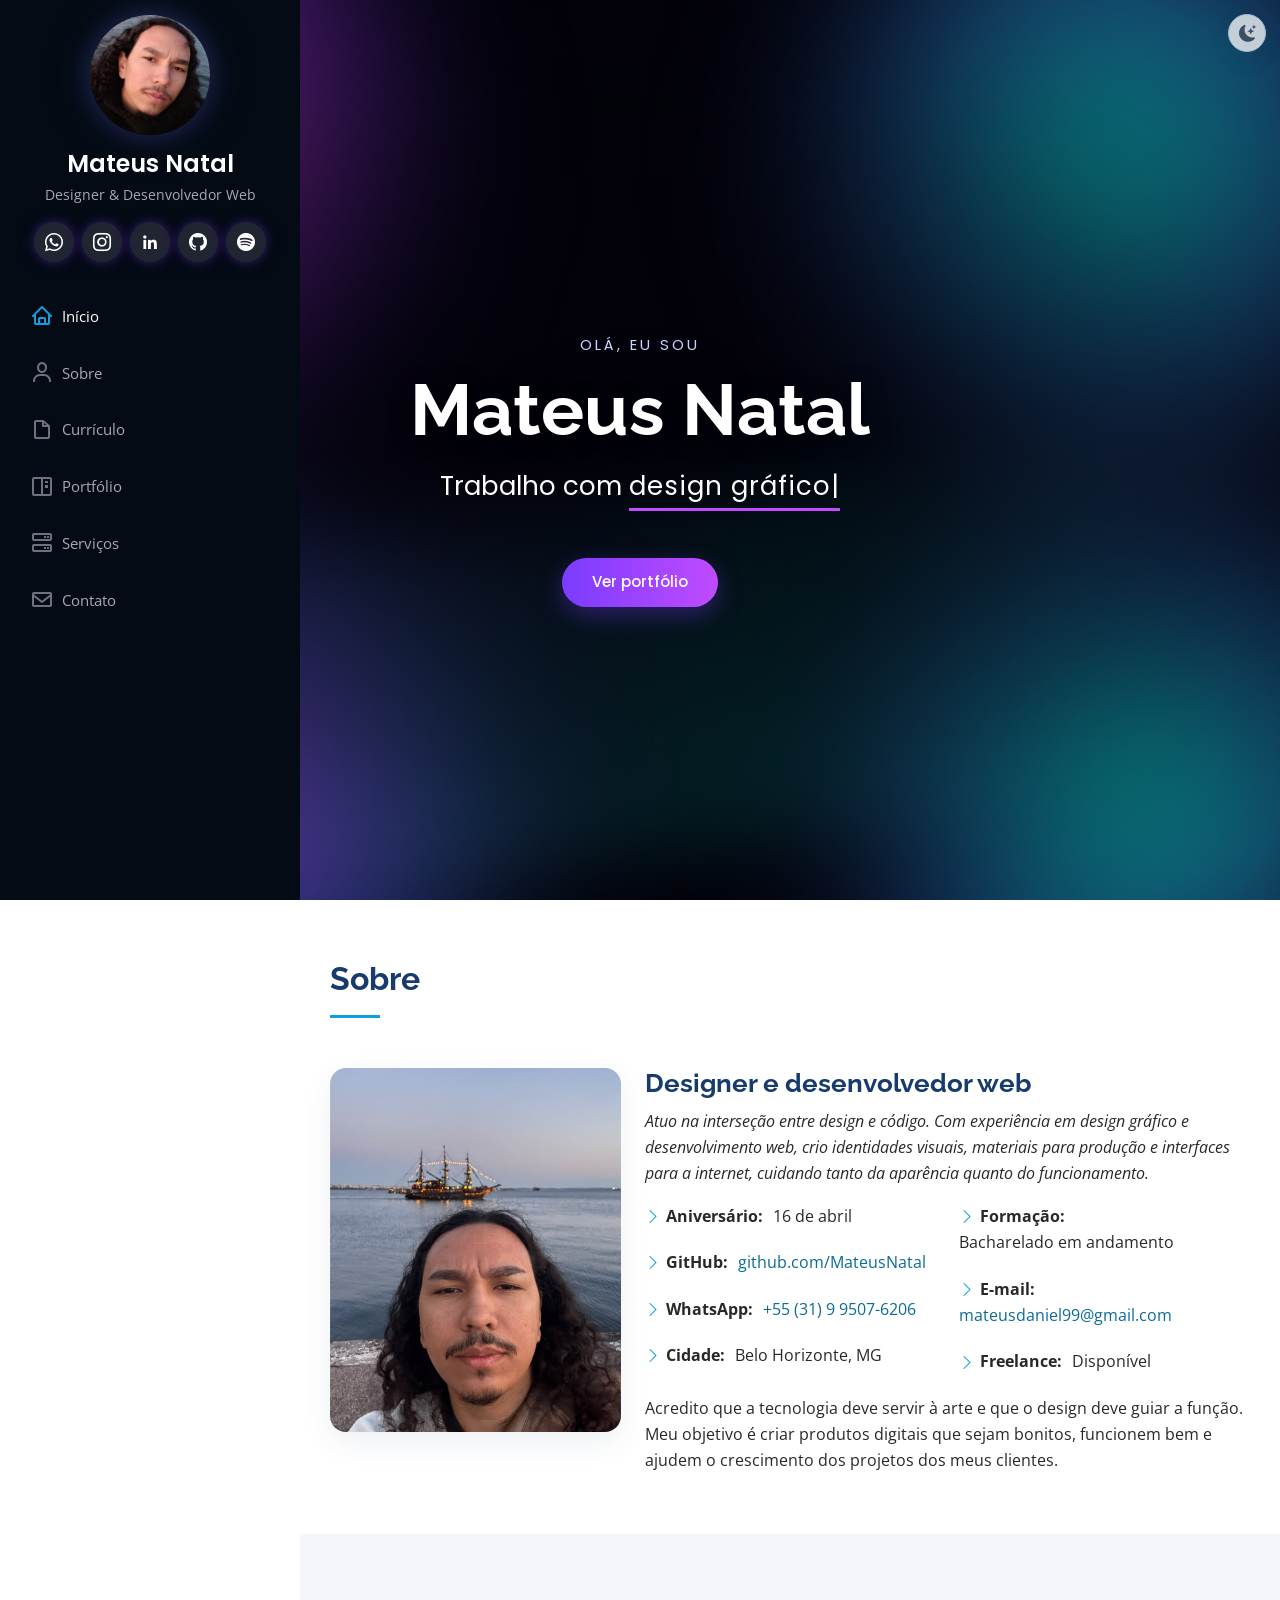
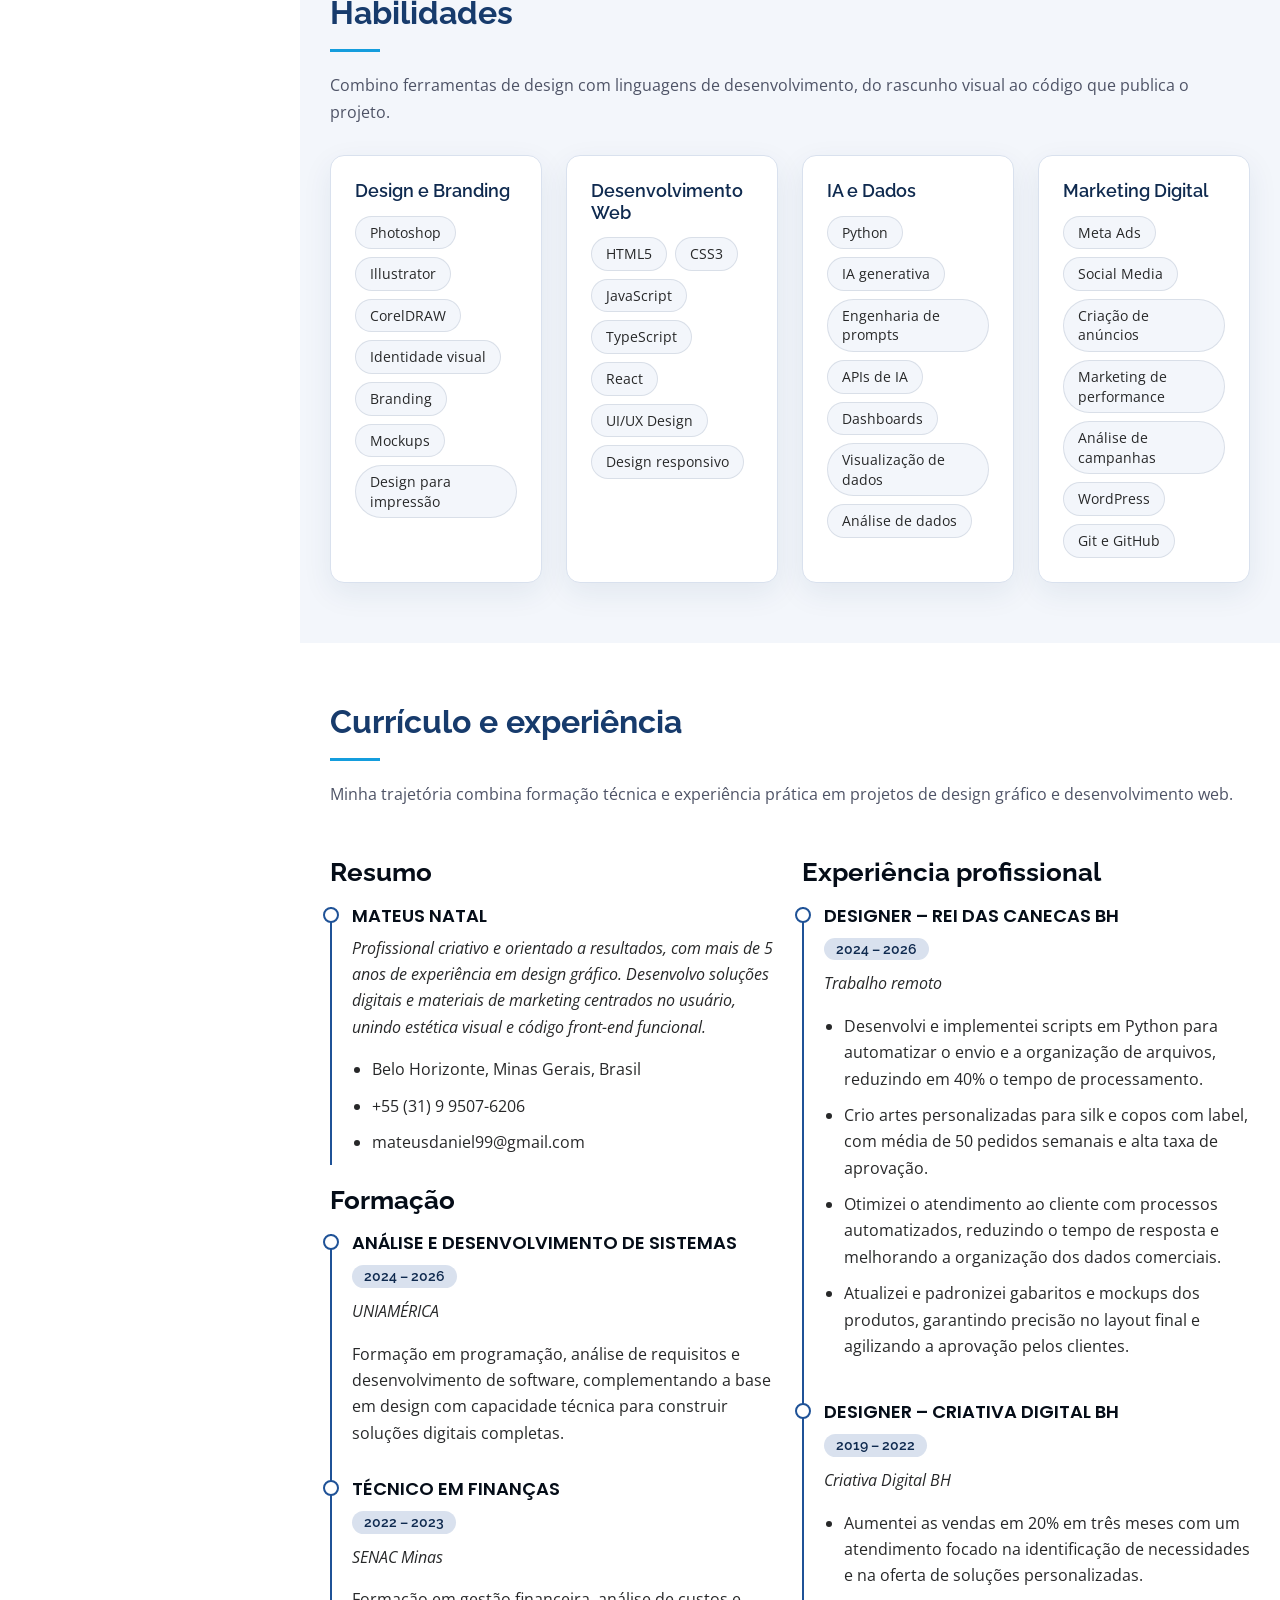
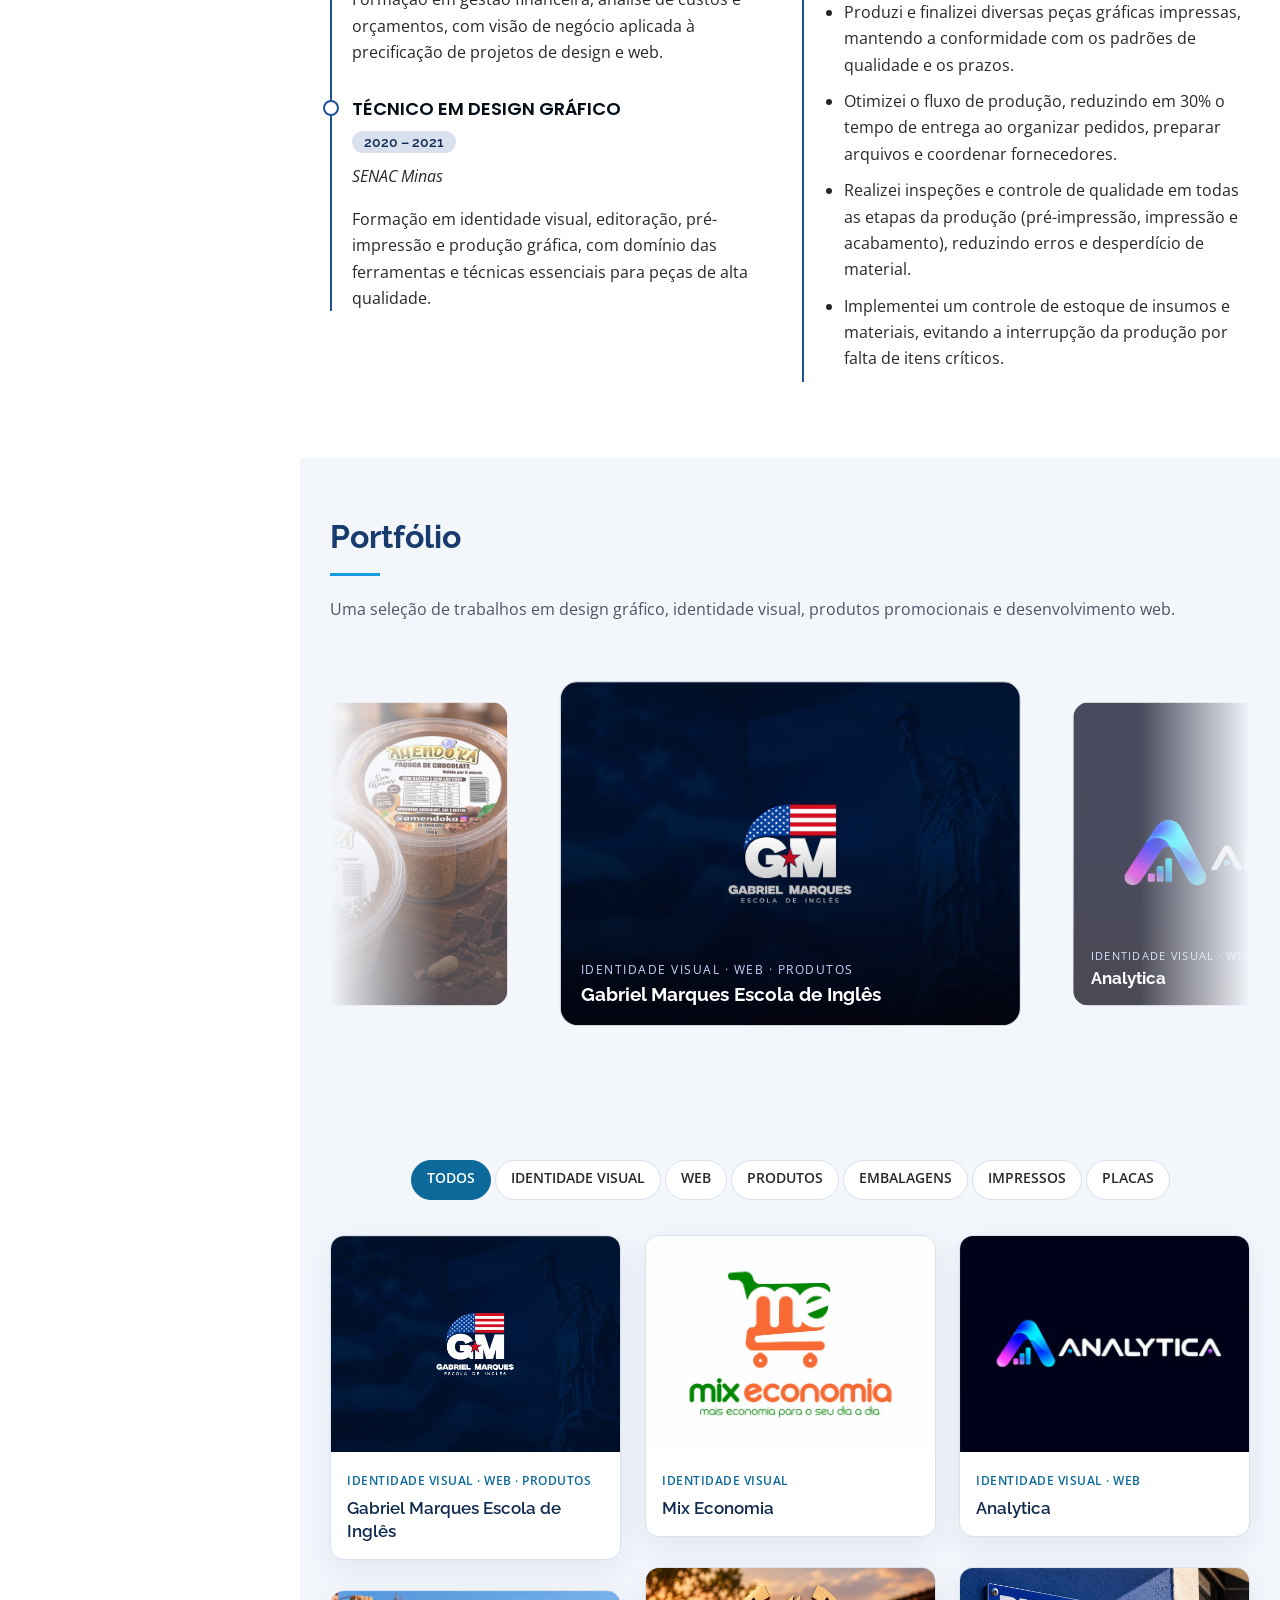
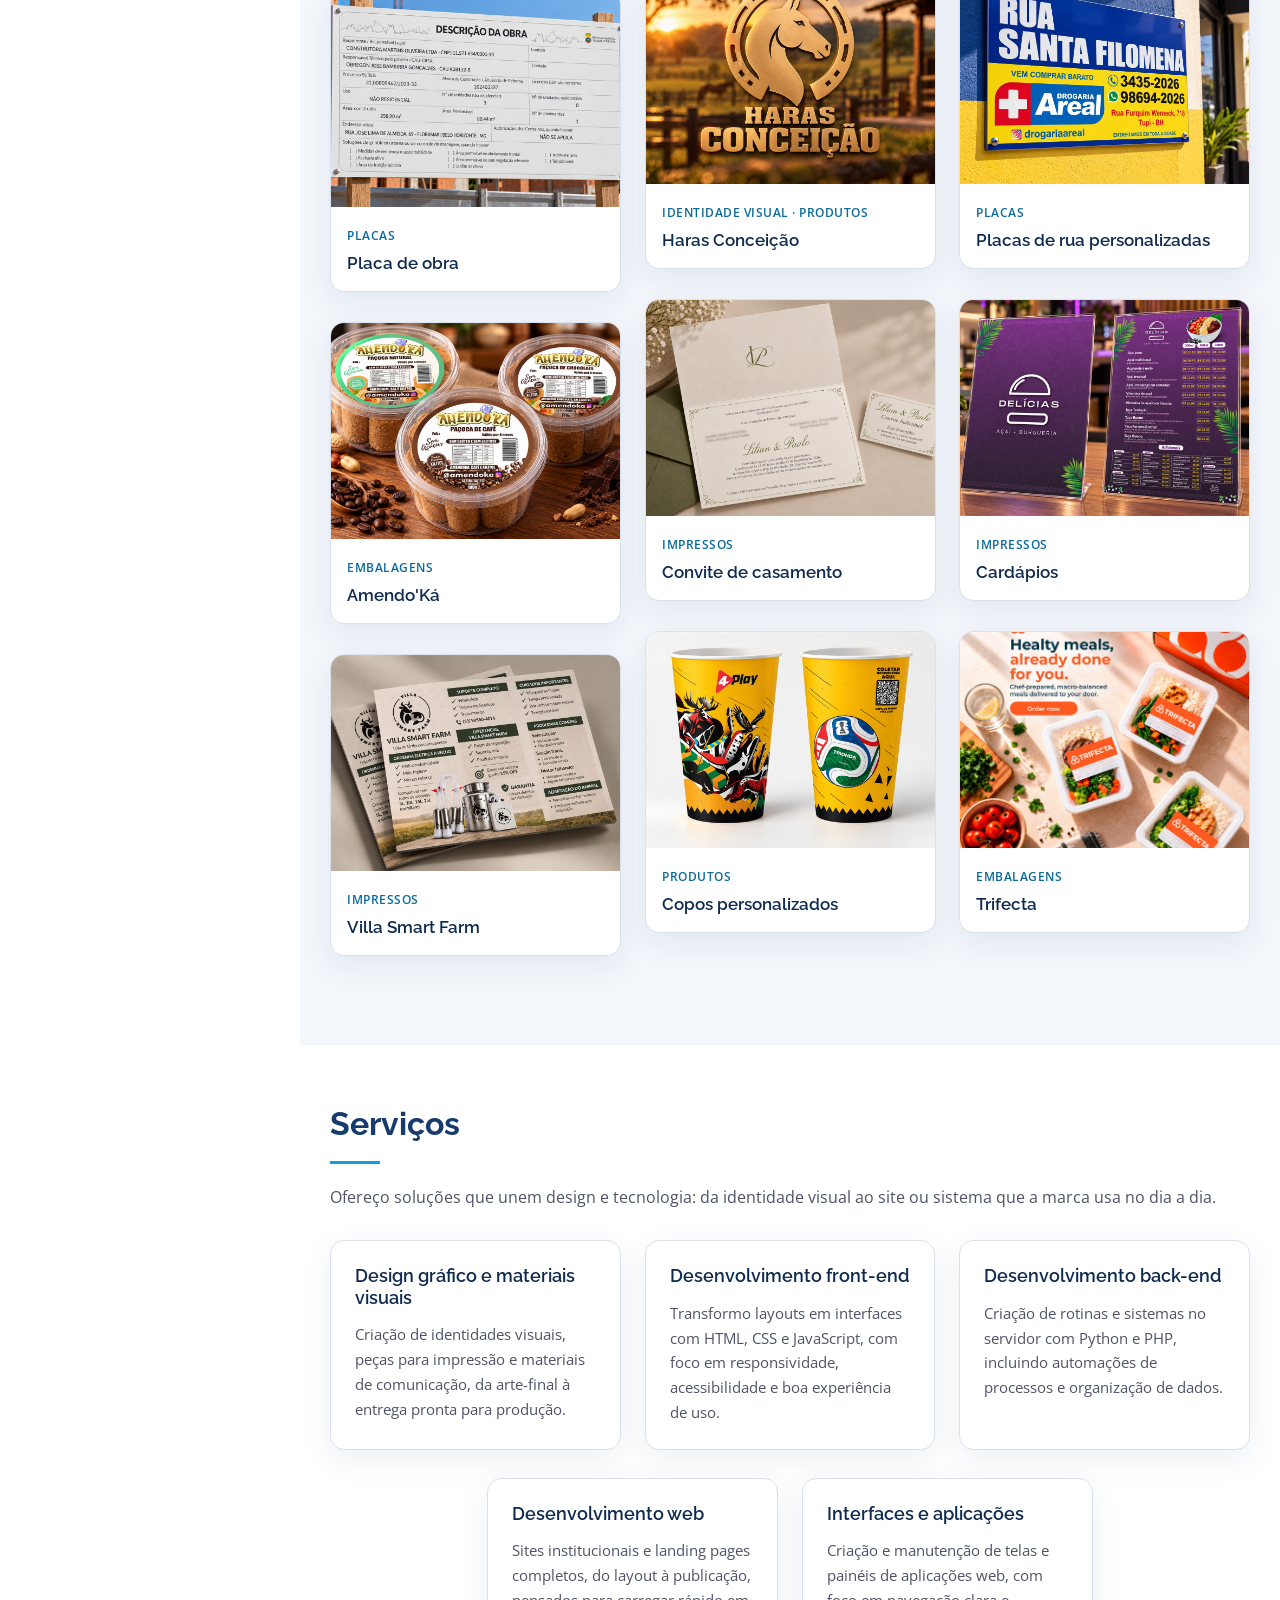
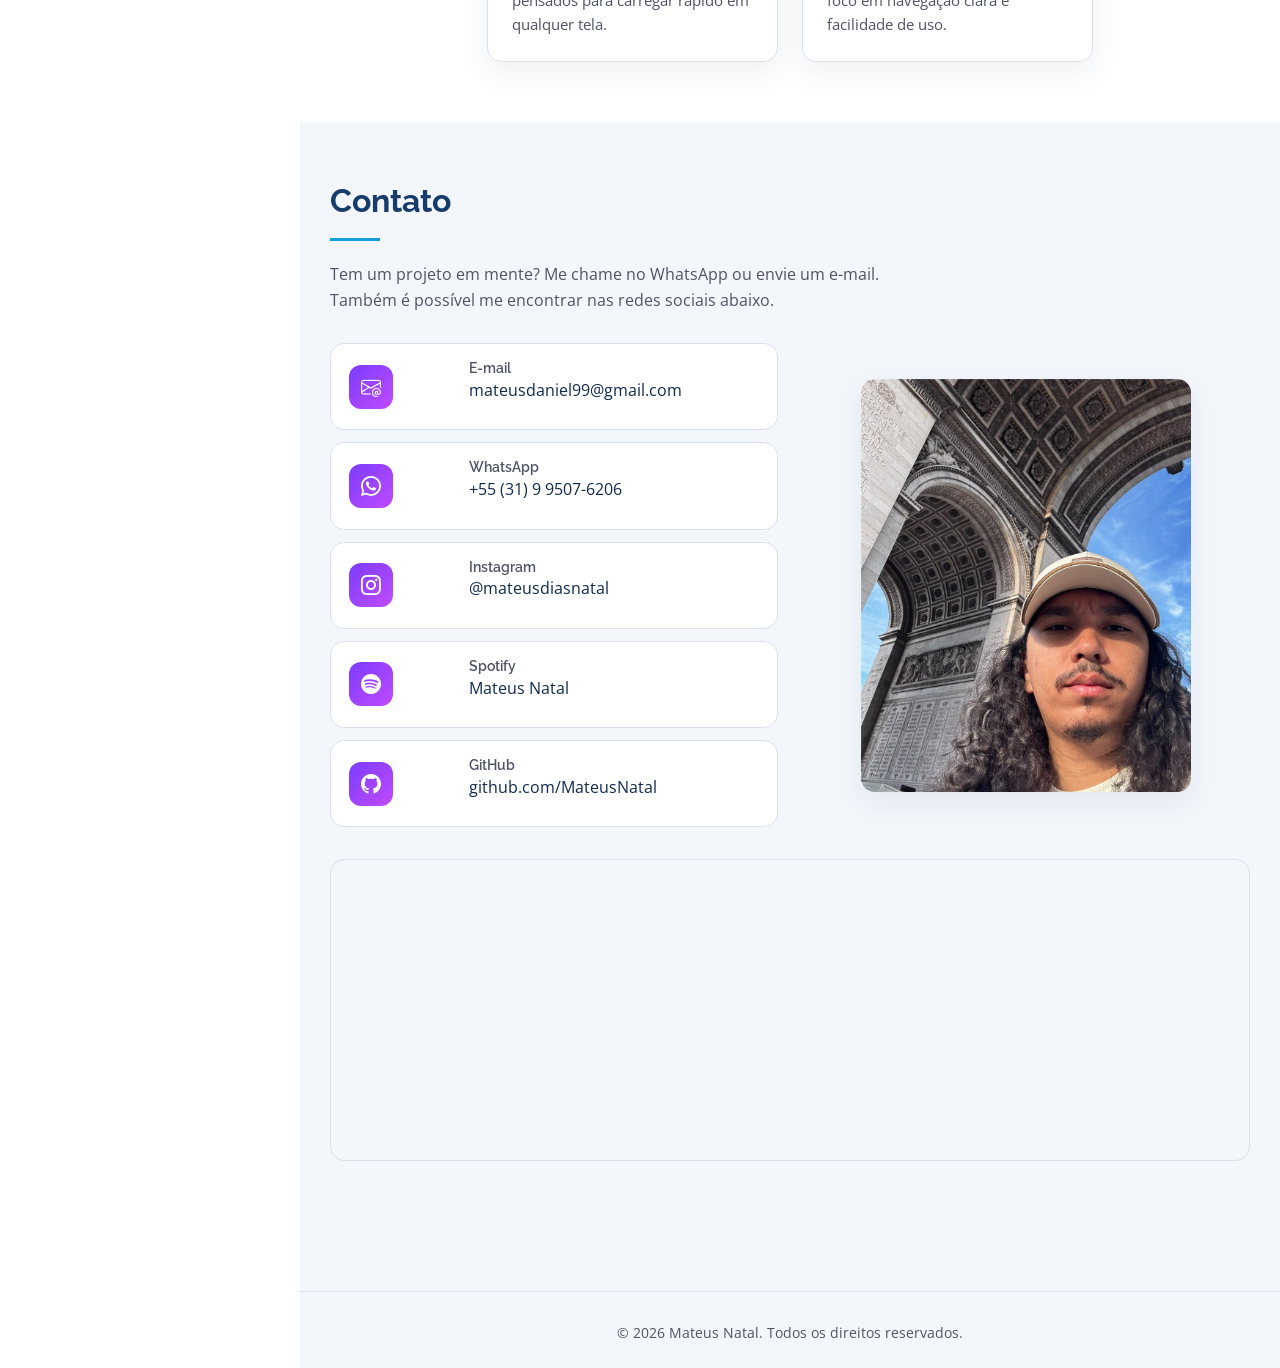
==== commit 2e5d958e: "Atualiza o portfólio: carrossel, brilho neon e ajustes de texto - Carrossel de destaques com passage" ====
--- a/index.html
+++ b/index.html
@@ -92,6 +92,13 @@
 
   <!-- ======= Hero Section ======= -->
   <section id="hero" class="hero d-flex flex-column justify-content-center align-items-center">
+    <div class="hero-aurora" aria-hidden="true">
+      <span class="aurora-blob blob-1"></span>
+      <span class="aurora-blob blob-2"></span>
+      <span class="aurora-blob blob-3"></span>
+      <span class="aurora-blob blob-4"></span>
+      <span class="aurora-wave"></span>
+    </div>
     <div class="hero-container" data-aos="fade-in">
       <p class="hero-eyebrow">Olá, eu sou</p>
       <h1>Mateus Natal</h1>
@@ -122,7 +129,7 @@
             <div class="row">
               <div class="col-lg-6">
                 <ul>
-                  <li><i class="bi bi-chevron-right"></i> <strong>Aniversário:</strong> <span>16 de abril de 1999</span></li>
+                  <li><i class="bi bi-chevron-right"></i> <strong>Aniversário:</strong> <span>16 de abril</span></li>
                   <li><i class="bi bi-chevron-right"></i> <strong>GitHub:</strong> <span><a href="https://github.com/MateusNatal" target="_blank" rel="noopener noreferrer">github.com/MateusNatal</a></span></li>
                   <li><i class="bi bi-chevron-right"></i> <strong>WhatsApp:</strong> <span><a href="https://wa.me/5531995076206" target="_blank" rel="noopener noreferrer">+55 (31) 9 9507-6206</a></span></li>
                   <li><i class="bi bi-chevron-right"></i> <strong>Cidade:</strong> <span>Belo Horizonte, MG</span></li>
@@ -130,7 +137,6 @@
               </div>
               <div class="col-lg-6">
                 <ul>
-                  <li><i class="bi bi-chevron-right"></i> <strong>Idade:</strong> <span>27 anos</span></li>
                   <li><i class="bi bi-chevron-right"></i> <strong>Formação:</strong> <span>Bacharelado em andamento</span></li>
                   <li><i class="bi bi-chevron-right"></i> <strong>E-mail:</strong> <span><a href="mailto:mateusdaniel99@gmail.com">mateusdaniel99@gmail.com</a></span></li>
                   <li><i class="bi bi-chevron-right"></i> <strong>Freelance:</strong> <span>Disponível</span></li>
@@ -152,7 +158,7 @@
 
         <div class="section-title">
           <h2>Habilidades</h2>
-          <p>Combino ferramentas de design com linguagens de desenvolvimento, do rascunho visual ao código que publica o projeto.</p>
+          <p>Combino ferramentas de design com linguagens de desenvolvimento, do rascunho <span class="text-nowrap">visual ao código</span> que publica o projeto.</p>
         </div>
 
         <div class="row skills-groups">
@@ -223,7 +229,7 @@
 
         <div class="section-title">
           <h2>Currículo e experiência</h2>
-          <p>Minha trajetória combina formação técnica e experiência prática em projetos de design gráfico e desenvolvimento web.</p>
+          <p>Minha trajetória combina formação técnica e experiência prática em projetos de <span class="text-nowrap">design gráfico e desenvolvimento web</span>.</p>
         </div>
 
         <div class="row">
@@ -296,7 +302,69 @@
 
         <div class="section-title">
           <h2>Portfólio</h2>
-          <p>Uma seleção de trabalhos em design gráfico, identidade visual, produtos promocionais e desenvolvimento web. Clique em um projeto e veja mais.</p>
+          <p>Uma seleção de trabalhos em design gráfico, identidade visual, produtos <span class="text-nowrap">promocionais e desenvolvimento</span> web.</p>
+        </div>
+
+        <!-- Destaques em carrossel: os projetos continuam disponíveis na grade abaixo, com os filtros -->
+        <div class="showcase" data-aos="fade-up">
+          <div class="swiper showcase-swiper">
+            <div class="swiper-wrapper">
+              <button type="button" class="swiper-slide showcase-slide" data-project="gabriel-marques">
+                <img src="assets/img/portfolio/gm-capa.jpg" alt="Gabriel Marques Escola de Inglês" loading="lazy" width="1200" height="900">
+                <span class="showcase-caption">
+                  <span class="showcase-cat">Identidade visual · Web · Produtos</span>
+                  <span class="showcase-title">Gabriel Marques Escola de Inglês</span>
+                </span>
+              </button>
+              <button type="button" class="swiper-slide showcase-slide" data-project="analytica">
+                <img src="assets/img/portfolio/analytica-logo-principal.jpg" alt="Analytica" loading="lazy" width="1200" height="900">
+                <span class="showcase-caption">
+                  <span class="showcase-cat">Identidade visual · Web</span>
+                  <span class="showcase-title">Analytica</span>
+                </span>
+              </button>
+              <button type="button" class="swiper-slide showcase-slide" data-project="haras-conceicao">
+                <img src="assets/img/portfolio/haras-identidade-logo.jpg" alt="Haras Conceição" loading="lazy" width="1200" height="900">
+                <span class="showcase-caption">
+                  <span class="showcase-cat">Identidade visual · Produtos</span>
+                  <span class="showcase-title">Haras Conceição</span>
+                </span>
+              </button>
+              <button type="button" class="swiper-slide showcase-slide" data-project="placa-obra-floramar">
+                <img src="assets/img/portfolio/placa-obra-floramar-mockup.jpg" alt="Placa de obra" loading="lazy" width="1200" height="900">
+                <span class="showcase-caption">
+                  <span class="showcase-cat">Placas</span>
+                  <span class="showcase-title">Placa de obra</span>
+                </span>
+              </button>
+              <button type="button" class="swiper-slide showcase-slide" data-project="convite-casamento-lilian">
+                <img src="assets/img/portfolio/convite-casamento-lilian-mockup.jpg" alt="Convite de casamento" loading="lazy" width="1200" height="900">
+                <span class="showcase-caption">
+                  <span class="showcase-cat">Impressos</span>
+                  <span class="showcase-title">Convite de casamento</span>
+                </span>
+              </button>
+              <button type="button" class="swiper-slide showcase-slide" data-project="amendoka-embalagens">
+                <img src="assets/img/portfolio/amendoka-01-capa.jpg" alt="Amendo'Ká" loading="lazy" width="1200" height="900">
+                <span class="showcase-caption">
+                  <span class="showcase-cat">Embalagens</span>
+                  <span class="showcase-title">Amendo'Ká</span>
+                </span>
+              </button>
+            </div>
+          </div>
+
+          <div class="showcase-details-wrap" id="showcase-details-wrap" inert>
+            <div class="showcase-details" id="showcase-details" aria-live="polite">
+              <span class="showcase-details-cat"></span>
+              <h3 class="showcase-details-title"></h3>
+              <p class="showcase-details-text"></p>
+              <div class="showcase-actions">
+                <a class="showcase-details-link" href="#">Ver projeto completo</a>
+                <button type="button" class="btn-showcase-resume">Retomar passagem</button>
+              </div>
+            </div>
+          </div>
         </div>
 
         <div class="row" data-aos="fade-up">
@@ -382,26 +450,26 @@
 
           <div class="col-lg-4 col-md-6 portfolio-item filter-placas">
             <article class="portfolio-wrap">
-              <img src="assets/img/portfolio/placa-obra-floramar-mockup.jpg" class="img-fluid" alt="Placa de obra – Floramar" loading="lazy" width="1200" height="900">
-              <div class="portfolio-links">
-                <a href="portfolio-details.html?p=placa-obra-floramar" class="portfolio-pill" aria-label="Veja mais sobre Placa de obra – Floramar">Veja mais</a>
+              <img src="assets/img/portfolio/placa-obra-floramar-mockup.jpg" class="img-fluid" alt="Placa de obra" loading="lazy" width="1200" height="900">
+              <div class="portfolio-links">
+                <a href="portfolio-details.html?p=placa-obra-floramar" class="portfolio-pill" aria-label="Veja mais sobre Placa de obra">Veja mais</a>
               </div>
               <div class="portfolio-caption">
                 <span class="portfolio-cat">Placas</span>
-                <h3><a href="portfolio-details.html?p=placa-obra-floramar">Placa de obra – Floramar</a></h3>
+                <h3><a href="portfolio-details.html?p=placa-obra-floramar">Placa de obra</a></h3>
               </div>
             </article>
           </div>
 
           <div class="col-lg-4 col-md-6 portfolio-item filter-impressos">
             <article class="portfolio-wrap">
-              <img src="assets/img/portfolio/convite-casamento-lilian-mockup.jpg" class="img-fluid" alt="Convite de casamento – Lilian e Paulo" loading="lazy" width="1200" height="900">
-              <div class="portfolio-links">
-                <a href="portfolio-details.html?p=convite-casamento-lilian" class="portfolio-pill" aria-label="Veja mais sobre Convite de casamento – Lilian e Paulo">Veja mais</a>
+              <img src="assets/img/portfolio/convite-casamento-lilian-mockup.jpg" class="img-fluid" alt="Convite de casamento" loading="lazy" width="1200" height="900">
+              <div class="portfolio-links">
+                <a href="portfolio-details.html?p=convite-casamento-lilian" class="portfolio-pill" aria-label="Veja mais sobre Convite de casamento">Veja mais</a>
               </div>
               <div class="portfolio-caption">
                 <span class="portfolio-cat">Impressos</span>
-                <h3><a href="portfolio-details.html?p=convite-casamento-lilian">Convite de casamento – Lilian e Paulo</a></h3>
+                <h3><a href="portfolio-details.html?p=convite-casamento-lilian">Convite de casamento</a></h3>
               </div>
             </article>
           </div>
@@ -421,13 +489,13 @@
 
           <div class="col-lg-4 col-md-6 portfolio-item filter-embalagens">
             <article class="portfolio-wrap">
-              <img src="assets/img/portfolio/amendoka-01-capa.jpg" class="img-fluid" alt="Amendo'Ká – Embalagens" loading="lazy" width="1200" height="900">
-              <div class="portfolio-links">
-                <a href="portfolio-details.html?p=amendoka-embalagens" class="portfolio-pill" aria-label="Veja mais sobre Amendo'Ká – Embalagens">Veja mais</a>
+              <img src="assets/img/portfolio/amendoka-01-capa.jpg" class="img-fluid" alt="Amendo'Ká" loading="lazy" width="1200" height="900">
+              <div class="portfolio-links">
+                <a href="portfolio-details.html?p=amendoka-embalagens" class="portfolio-pill" aria-label="Veja mais sobre Amendo'Ká">Veja mais</a>
               </div>
               <div class="portfolio-caption">
                 <span class="portfolio-cat">Embalagens</span>
-                <h3><a href="portfolio-details.html?p=amendoka-embalagens">Amendo'Ká – Embalagens</a></h3>
+                <h3><a href="portfolio-details.html?p=amendoka-embalagens">Amendo'Ká</a></h3>
               </div>
             </article>
           </div>
@@ -527,7 +595,7 @@
 
         <div class="section-title">
           <h2>Contato</h2>
-          <p>Tem um projeto em mente? Me chame no WhatsApp ou envie um e-mail. Também é possível me encontrar nas redes sociais abaixo.</p>
+          <p>Tem um projeto em mente? Me chame no WhatsApp ou envie um e-mail. <span class="text-nowrap-md">Também é possível me encontrar nas redes sociais abaixo.</span></p>
         </div>
 
         <div class="row contact-row" data-aos="fade-in">
--- a/assets/css/style.css
+++ b/assets/css/style.css
@@ -234,8 +234,7 @@
 #hero {
   width: 100%;
   height: 100vh;
-  background: url("../img/hero-bg.jpg") top center;
-  background-size: cover;
+  background: #03020a;
 }
 
 #hero:before {
@@ -275,12 +274,6 @@
   padding-bottom: 4px;
   letter-spacing: 1px;
   border-bottom: 3px solid #149ddd;
-}
-
-@media (min-width: 1024px) {
-  #hero {
-    background-attachment: fixed;
-  }
 }
 
 @media (max-width: 768px) {
--- a/assets/css/custom.css
+++ b/assets/css/custom.css
@@ -254,15 +254,125 @@
 
 /* ---------- Hero ---------- */
 #hero {
+  position: relative;
+  isolation: isolate;
+  overflow: hidden;
   min-height: 100vh;
   min-height: 100svh;
   height: auto;
   padding: 120px 30px 80px;
-  background: #0b0a1f url("../img/hero-bg.jpg") center / cover no-repeat;
-}
-
+  background: #03020a;
+}
+
+/* Centro escuro para legibilidade; as bordas ficam livres para brilhar */
 #hero:before {
-  background: linear-gradient(180deg, rgba(5, 4, 16, 0.62) 0%, rgba(5, 4, 16, 0.84) 100%);
+  background: radial-gradient(ellipse 70% 60% at 50% 50%, rgba(3, 2, 10, 0.8) 0%, rgba(3, 2, 10, 0.45) 60%, rgba(3, 2, 10, 0.1) 100%);
+}
+
+/* Fundo animado em aurora neon (substitui a antiga imagem hero-bg.jpg) */
+.hero-aurora {
+  position: absolute;
+  inset: 0;
+  z-index: 0;
+  overflow: hidden;
+  pointer-events: none;
+}
+
+.aurora-blob,
+.aurora-wave {
+  position: absolute;
+  will-change: transform, opacity;
+}
+
+.aurora-blob {
+  width: 55vw;
+  height: 55vw;
+  max-width: 760px;
+  max-height: 760px;
+  border-radius: 50%;
+  filter: blur(70px);
+  mix-blend-mode: screen;
+}
+
+/* Luzes concentradas nas bordas e cantos */
+.blob-1 {
+  top: -22%;
+  left: -18%;
+  background: radial-gradient(circle, rgba(255, 45, 173, 0.85) 0%, rgba(139, 61, 255, 0.45) 45%, transparent 70%);
+  animation: aurora-drift-1 24s ease-in-out infinite;
+}
+
+.blob-2 {
+  top: -20%;
+  right: -14%;
+  background: radial-gradient(circle, rgba(0, 229, 208, 0.8) 0%, rgba(59, 130, 246, 0.45) 45%, transparent 70%);
+  animation: aurora-drift-2 28s ease-in-out infinite;
+}
+
+.blob-3 {
+  bottom: -28%;
+  left: -12%;
+  background: radial-gradient(circle, rgba(139, 61, 255, 0.8) 0%, rgba(59, 130, 246, 0.35) 50%, transparent 70%);
+  animation: aurora-drift-3 30s ease-in-out infinite;
+}
+
+.blob-4 {
+  bottom: -26%;
+  right: -16%;
+  background: radial-gradient(circle, rgba(0, 229, 208, 0.75) 0%, rgba(59, 130, 246, 0.4) 45%, transparent 70%);
+  animation: aurora-drift-4 22s ease-in-out infinite;
+}
+
+/* Faixa de energia que percorre discretamente a parte inferior */
+.aurora-wave {
+  left: -20%;
+  right: -20%;
+  bottom: 6%;
+  height: 38%;
+  background: linear-gradient(100deg, transparent 0%, rgba(139, 61, 255, 0.5) 25%, rgba(0, 229, 208, 0.55) 55%, transparent 80%);
+  filter: blur(40px);
+  mix-blend-mode: screen;
+  opacity: 0.4;
+  transform: rotate(-8deg);
+  animation: aurora-wave-flow 26s ease-in-out infinite;
+}
+
+@keyframes aurora-drift-1 {
+  0%, 100% { transform: translate3d(0, 0, 0) scale(1); opacity: 0.6; }
+  50% { transform: translate3d(8vw, 6vh, 0) scale(1.12); opacity: 0.85; }
+}
+
+@keyframes aurora-drift-2 {
+  0%, 100% { transform: translate3d(0, 0, 0) scale(1.05); opacity: 0.7; }
+  50% { transform: translate3d(-7vw, 5vh, 0) scale(0.95); opacity: 0.5; }
+}
+
+@keyframes aurora-drift-3 {
+  0%, 100% { transform: translate3d(0, 0, 0) scale(0.98); opacity: 0.55; }
+  50% { transform: translate3d(6vw, -5vh, 0) scale(1.1); opacity: 0.8; }
+}
+
+@keyframes aurora-drift-4 {
+  0%, 100% { transform: translate3d(0, 0, 0) scale(1); opacity: 0.6; }
+  50% { transform: translate3d(-6vw, -4vh, 0) scale(1.08); opacity: 0.75; }
+}
+
+@keyframes aurora-wave-flow {
+  0%, 100% { transform: translate3d(-4%, 0, 0) rotate(-8deg); opacity: 0.35; }
+  50% { transform: translate3d(4%, -3%, 0) rotate(-6deg); opacity: 0.55; }
+}
+
+@media (max-width: 575px) {
+  .aurora-blob {
+    filter: blur(50px);
+  }
+}
+
+@media (prefers-reduced-motion: reduce) {
+  .aurora-blob,
+  .aurora-wave {
+    animation: none;
+  }
 }
 
 #hero .hero-container {
@@ -327,7 +437,7 @@
 /* ---------- Títulos das seções ---------- */
 .section-title p {
   color: var(--c-muted);
-  max-width: 720px;
+  max-width: 960px;
 }
 
 /* ---------- Sobre ---------- */
@@ -1150,3 +1260,378 @@
   object-fit: contain;
   border-radius: 10px;
 }
+
+/* ---------- Habilidades e serviços: brilho neon sutil ---------- */
+/* Habilidades: contorno único azul-acinzentado; hover com brilho em uma só cor */
+.skill-tags li {
+  border: 1px solid rgba(148, 163, 184, 0.28);
+  transition: box-shadow 0.3s ease, border-color 0.3s ease;
+}
+
+.skill-tags li:hover {
+  border-color: rgba(92, 200, 245, 0.6);
+  box-shadow: 0 0 14px rgba(92, 200, 245, 0.25);
+}
+
+.skill-group {
+  transition: box-shadow 0.3s ease;
+}
+
+.skill-group:hover {
+  box-shadow: 0 0 22px rgba(92, 200, 245, 0.12);
+}
+
+.services .icon-box {
+  box-shadow: 0 0 22px rgba(139, 61, 255, 0.14), 0 0 40px rgba(0, 229, 208, 0.07);
+}
+
+.services .icon-box:hover {
+  box-shadow: 0 0 26px rgba(255, 45, 173, 0.28), 0 0 44px rgba(0, 229, 208, 0.14);
+}
+
+/* ---------- Botão voltar ao topo: fundo escuro com contorno neon ---------- */
+/* Duas camadas de fundo: a primeira preenche o interior escuro, a segunda vira o contorno em gradiente */
+.back-to-top {
+  right: 24px;
+  bottom: 24px;
+  width: 52px;
+  height: 52px;
+  border-radius: 16px;
+  background: linear-gradient(#0b0a1f, #0b0a1f) padding-box, linear-gradient(135deg, #8b3dff 0%, #ff2dad 50%, #00e5d0 100%) border-box;
+  border: 1px solid transparent;
+  box-shadow: 0 0 16px rgba(139, 61, 255, 0.35), 0 0 30px rgba(0, 229, 208, 0.18);
+  transition: transform 0.3s ease, box-shadow 0.3s ease, opacity 0.4s, visibility 0.4s;
+}
+
+.back-to-top i {
+  font-size: 28px;
+  color: #e8ecff;
+  text-shadow: 0 0 8px rgba(0, 229, 208, 0.7);
+  transition: text-shadow 0.3s ease;
+}
+
+.back-to-top:hover,
+.back-to-top:focus-visible {
+  background: linear-gradient(#0b0a1f, #0b0a1f) padding-box, linear-gradient(135deg, #8b3dff 0%, #ff2dad 50%, #00e5d0 100%) border-box;
+  color: #fff;
+  transform: translateY(-3px);
+  box-shadow: 0 0 22px rgba(255, 45, 173, 0.5), 0 0 40px rgba(0, 229, 208, 0.3);
+}
+
+.back-to-top:hover i,
+.back-to-top:focus-visible i {
+  color: #fff;
+  text-shadow: 0 0 10px rgba(255, 45, 173, 0.8);
+}
+
+.back-to-top:focus-visible {
+  outline: 2px solid #00e5d0;
+  outline-offset: 4px;
+}
+
+@media (max-width: 575px) {
+  .back-to-top {
+    right: 16px;
+    bottom: calc(16px + env(safe-area-inset-bottom, 0px));
+    width: 48px;
+    height: 48px;
+    border-radius: 14px;
+  }
+
+  .back-to-top i {
+    font-size: 26px;
+  }
+}
+
+/* ---------- Sidebar: glow na foto e nos botões sociais ---------- */
+/* Sem borda: o brilho difuso fica diretamente em volta da foto */
+#header .profile img {
+  border: 0;
+  box-shadow: 0 0 24px rgba(139, 61, 255, 0.22), 0 0 48px rgba(0, 229, 208, 0.12), 0 0 72px rgba(255, 45, 173, 0.06);
+  animation: profile-glow 7s ease-in-out infinite;
+}
+
+/* Variação lenta da intensidade luminosa, sem pulsar de forma chamativa */
+@keyframes profile-glow {
+  0%, 100% {
+    box-shadow: 0 0 22px rgba(139, 61, 255, 0.18), 0 0 44px rgba(0, 229, 208, 0.1), 0 0 68px rgba(255, 45, 173, 0.05);
+  }
+  50% {
+    box-shadow: 0 0 28px rgba(139, 61, 255, 0.28), 0 0 54px rgba(0, 229, 208, 0.16), 0 0 80px rgba(255, 45, 173, 0.08);
+  }
+}
+
+/* Todos os botões sociais usam o roxo do glow da foto, em brilho mais suave */
+#header .profile .social-links a {
+  box-shadow: 0 0 10px rgba(139, 61, 255, 0.28), 0 0 20px rgba(139, 61, 255, 0.12);
+  transition: box-shadow 0.3s ease, transform 0.3s ease, background 0.3s ease;
+}
+
+#header .profile .social-links a:hover,
+#header .profile .social-links a:focus-visible {
+  box-shadow: 0 0 14px rgba(139, 61, 255, 0.45), 0 0 26px rgba(139, 61, 255, 0.2);
+}
+
+@media (prefers-reduced-motion: reduce) {
+  #header .profile img {
+    animation: none;
+  }
+}
+
+/* ---------- Contato: frase sem quebra forçada em telas largas ---------- */
+@media (min-width: 768px) {
+  .text-nowrap-md {
+    white-space: nowrap;
+  }
+}
+
+/* ---------- Carrossel de destaques (Portfólio) ---------- */
+/* Ocupa toda a largura do container para mostrar vários projetos ao mesmo tempo */
+.showcase {
+  max-width: none;
+  margin: 0 auto 48px;
+}
+
+/* Fade nas extremidades: suave, para não esconder os projetos próximos ao centro */
+.showcase-swiper {
+  padding: 28px 0 36px;
+  -webkit-mask-image: linear-gradient(90deg, transparent 0%, #000 12%, #000 88%, transparent 100%);
+  mask-image: linear-gradient(90deg, transparent 0%, #000 12%, #000 88%, transparent 100%);
+}
+
+.showcase-swiper .swiper-wrapper {
+  align-items: center;
+}
+
+/* Cards maiores; sem glow externo, só borda discreta */
+.showcase-swiper .showcase-slide {
+  position: relative;
+  width: clamp(320px, 36vw, 560px);
+  height: auto;
+  aspect-ratio: 4 / 3;
+  padding: 0;
+  overflow: hidden;
+  border: 1px solid rgba(148, 163, 184, 0.25);
+  border-radius: 18px;
+  background: var(--c-card);
+  cursor: pointer;
+  text-align: left;
+  opacity: 0.7;
+  transform: scale(0.88);
+  transition: transform 0.8s ease-in-out, opacity 0.8s ease-in-out, border-color 0.8s ease-in-out;
+}
+
+/* Projeto central: escala maior e 100% de opacidade, sem brilho ao redor */
+.showcase-swiper .showcase-slide.swiper-slide-active {
+  opacity: 1;
+  transform: scale(1);
+  border-color: rgba(148, 163, 184, 0.45);
+}
+
+.showcase-slide img {
+  display: block;
+  width: 100%;
+  height: 100%;
+  object-fit: cover;
+}
+
+.showcase-slide::after {
+  content: "";
+  position: absolute;
+  inset: 0;
+  background: linear-gradient(180deg, rgba(3, 2, 10, 0) 45%, rgba(3, 2, 10, 0.85) 100%);
+  pointer-events: none;
+}
+
+.showcase-caption {
+  position: absolute;
+  left: 0;
+  right: 0;
+  bottom: 0;
+  z-index: 1;
+  display: flex;
+  flex-direction: column;
+  gap: 4px;
+  padding: 18px 20px;
+  color: #fff;
+}
+
+.showcase-cat {
+  font-size: 12px;
+  letter-spacing: 1.5px;
+  text-transform: uppercase;
+  color: #c9d6ff;
+}
+
+.showcase-title {
+  font-family: "Raleway", sans-serif;
+  font-size: 19px;
+  font-weight: 700;
+  line-height: 1.25;
+}
+
+.showcase-swiper .showcase-slide:focus-visible {
+  outline: 2px solid #00e5d0;
+  outline-offset: 4px;
+}
+
+/* Painel de detalhes: abre e fecha com transição de altura, fade e escala.
+   O wrapper anima a altura, então o conteúdo abaixo desliza em vez de pular. */
+.showcase-details-wrap {
+  display: grid;
+  grid-template-rows: 0fr;
+  visibility: hidden;
+  transition: grid-template-rows 320ms cubic-bezier(0.4, 0, 1, 1), visibility 0s linear 320ms;
+}
+
+.showcase-details-wrap.is-open {
+  grid-template-rows: 1fr;
+  visibility: visible;
+  transition: grid-template-rows 450ms cubic-bezier(0.22, 1, 0.36, 1), visibility 0s;
+}
+
+.showcase-details {
+  min-height: 0;
+  overflow: hidden;
+  max-width: 720px;
+  margin: 0 auto;
+  padding: 24px 28px;
+  border-radius: 16px;
+  background: var(--c-card);
+  border: 1px solid var(--c-border);
+  box-shadow: var(--c-shadow);
+  text-align: left;
+  opacity: 0;
+  transform: translateY(16px) scale(0.96);
+  transition: opacity 260ms cubic-bezier(0.4, 0, 1, 1), transform 260ms cubic-bezier(0.4, 0, 1, 1);
+}
+
+.showcase-details-wrap.is-open .showcase-details {
+  opacity: 1;
+  transform: none;
+  transition: opacity 420ms cubic-bezier(0.22, 1, 0.36, 1), transform 450ms cubic-bezier(0.22, 1, 0.36, 1);
+}
+
+/* Conteúdo em cascata ao abrir: categoria, título, texto e botões entram em sequência */
+.showcase-details > * {
+  opacity: 0;
+  transform: translateY(10px);
+  transition: opacity 200ms cubic-bezier(0.4, 0, 1, 1), transform 200ms cubic-bezier(0.4, 0, 1, 1);
+}
+
+.showcase-details-wrap.is-open .showcase-details > * {
+  opacity: 1;
+  transform: none;
+  transition: opacity 480ms cubic-bezier(0.22, 1, 0.36, 1), transform 480ms cubic-bezier(0.22, 1, 0.36, 1);
+}
+
+.showcase-details-wrap.is-open .showcase-details > :nth-child(1) {
+  transition-delay: 120ms;
+}
+
+.showcase-details-wrap.is-open .showcase-details > :nth-child(2) {
+  transition-delay: 180ms;
+}
+
+.showcase-details-wrap.is-open .showcase-details > :nth-child(3) {
+  transition-delay: 240ms;
+}
+
+.showcase-details-wrap.is-open .showcase-details > :nth-child(4) {
+  transition-delay: 300ms;
+}
+
+.showcase-details-cat {
+  display: block;
+  margin-bottom: 6px;
+  font-size: 13px;
+  letter-spacing: 1.5px;
+  text-transform: uppercase;
+  color: var(--c-accent);
+}
+
+.showcase-details-title {
+  font-size: 24px;
+  font-weight: 700;
+  color: var(--c-heading);
+  margin-bottom: 10px;
+}
+
+.showcase-details-text {
+  color: var(--c-muted);
+  margin-bottom: 0;
+}
+
+/* Os dois botões do painel têm o mesmo tamanho e estilo, centralizados no card */
+.showcase-actions {
+  display: flex;
+  flex-wrap: wrap;
+  gap: 12px;
+  align-items: center;
+  justify-content: center;
+  margin-top: 18px;
+}
+
+.showcase-actions > a,
+.btn-showcase-resume {
+  width: 220px;
+  max-width: 100%;
+  margin: 0;
+  min-height: 48px;
+  padding: 12px 30px;
+  display: inline-flex;
+  align-items: center;
+  justify-content: center;
+  border: 0;
+  border-radius: 999px;
+  background: linear-gradient(90deg, #7b3cff, #c04bff);
+  color: #fff;
+  font-family: "Poppins", sans-serif;
+  font-weight: 500;
+  font-size: 15px;
+  box-shadow: 0 8px 24px rgba(123, 60, 255, 0.35);
+  cursor: pointer;
+  transition: transform 0.2s, box-shadow 0.2s;
+}
+
+.showcase-actions > a:hover,
+.showcase-actions > a:focus-visible,
+.btn-showcase-resume:hover,
+.btn-showcase-resume:focus-visible {
+  transform: translateY(-2px);
+  box-shadow: 0 12px 28px rgba(123, 60, 255, 0.45);
+  color: #fff;
+}
+
+@media (max-width: 575px) {
+  .showcase-swiper .showcase-slide {
+    width: 66vw;
+  }
+
+  .showcase-title {
+    font-size: 16px;
+  }
+
+  .showcase-details {
+    padding: 20px;
+  }
+
+  .showcase-details-title {
+    font-size: 20px;
+  }
+}
+
+@media (min-width: 576px) and (max-width: 991px) {
+  .showcase-swiper .showcase-slide {
+    width: 46vw;
+  }
+}
+
+@media (prefers-reduced-motion: reduce) {
+  .showcase-swiper .showcase-slide,
+  .showcase-details-wrap,
+  .showcase-details,
+  .showcase-details > * {
+    transition: none;
+  }
+}
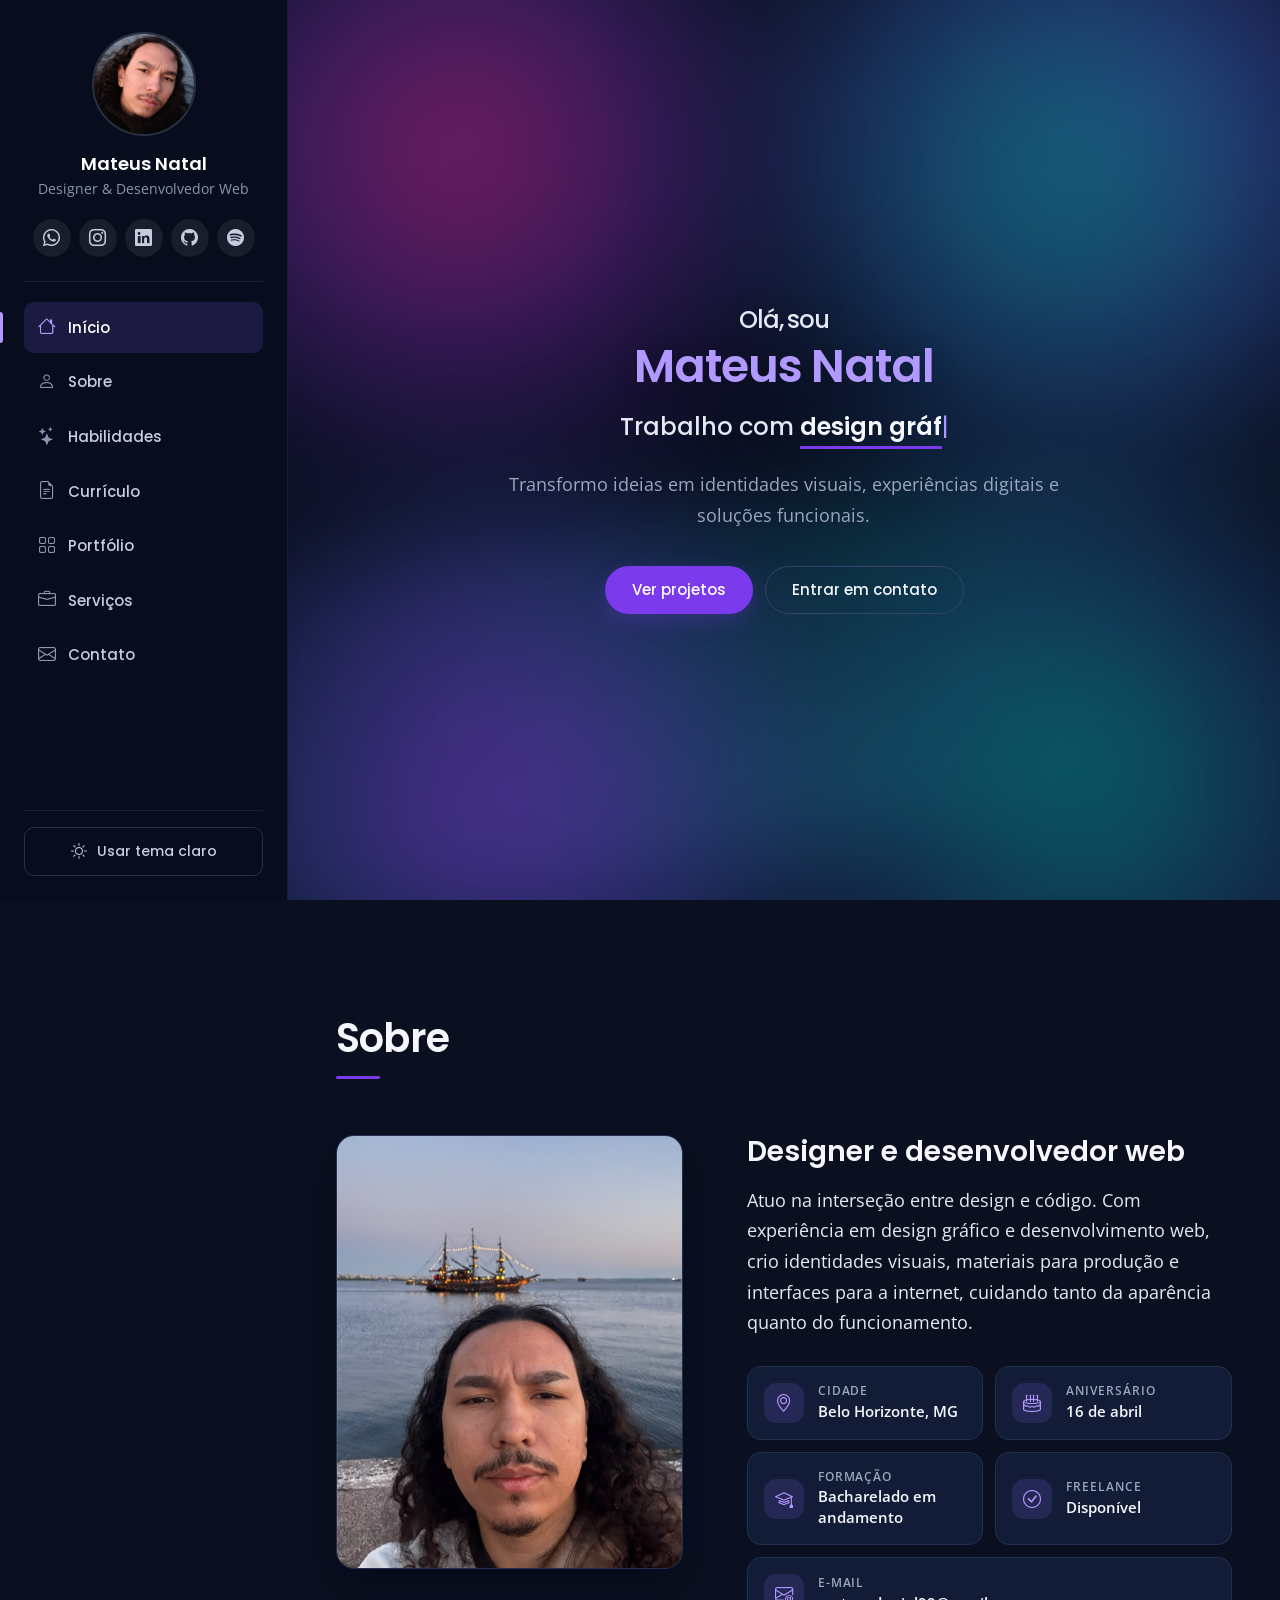
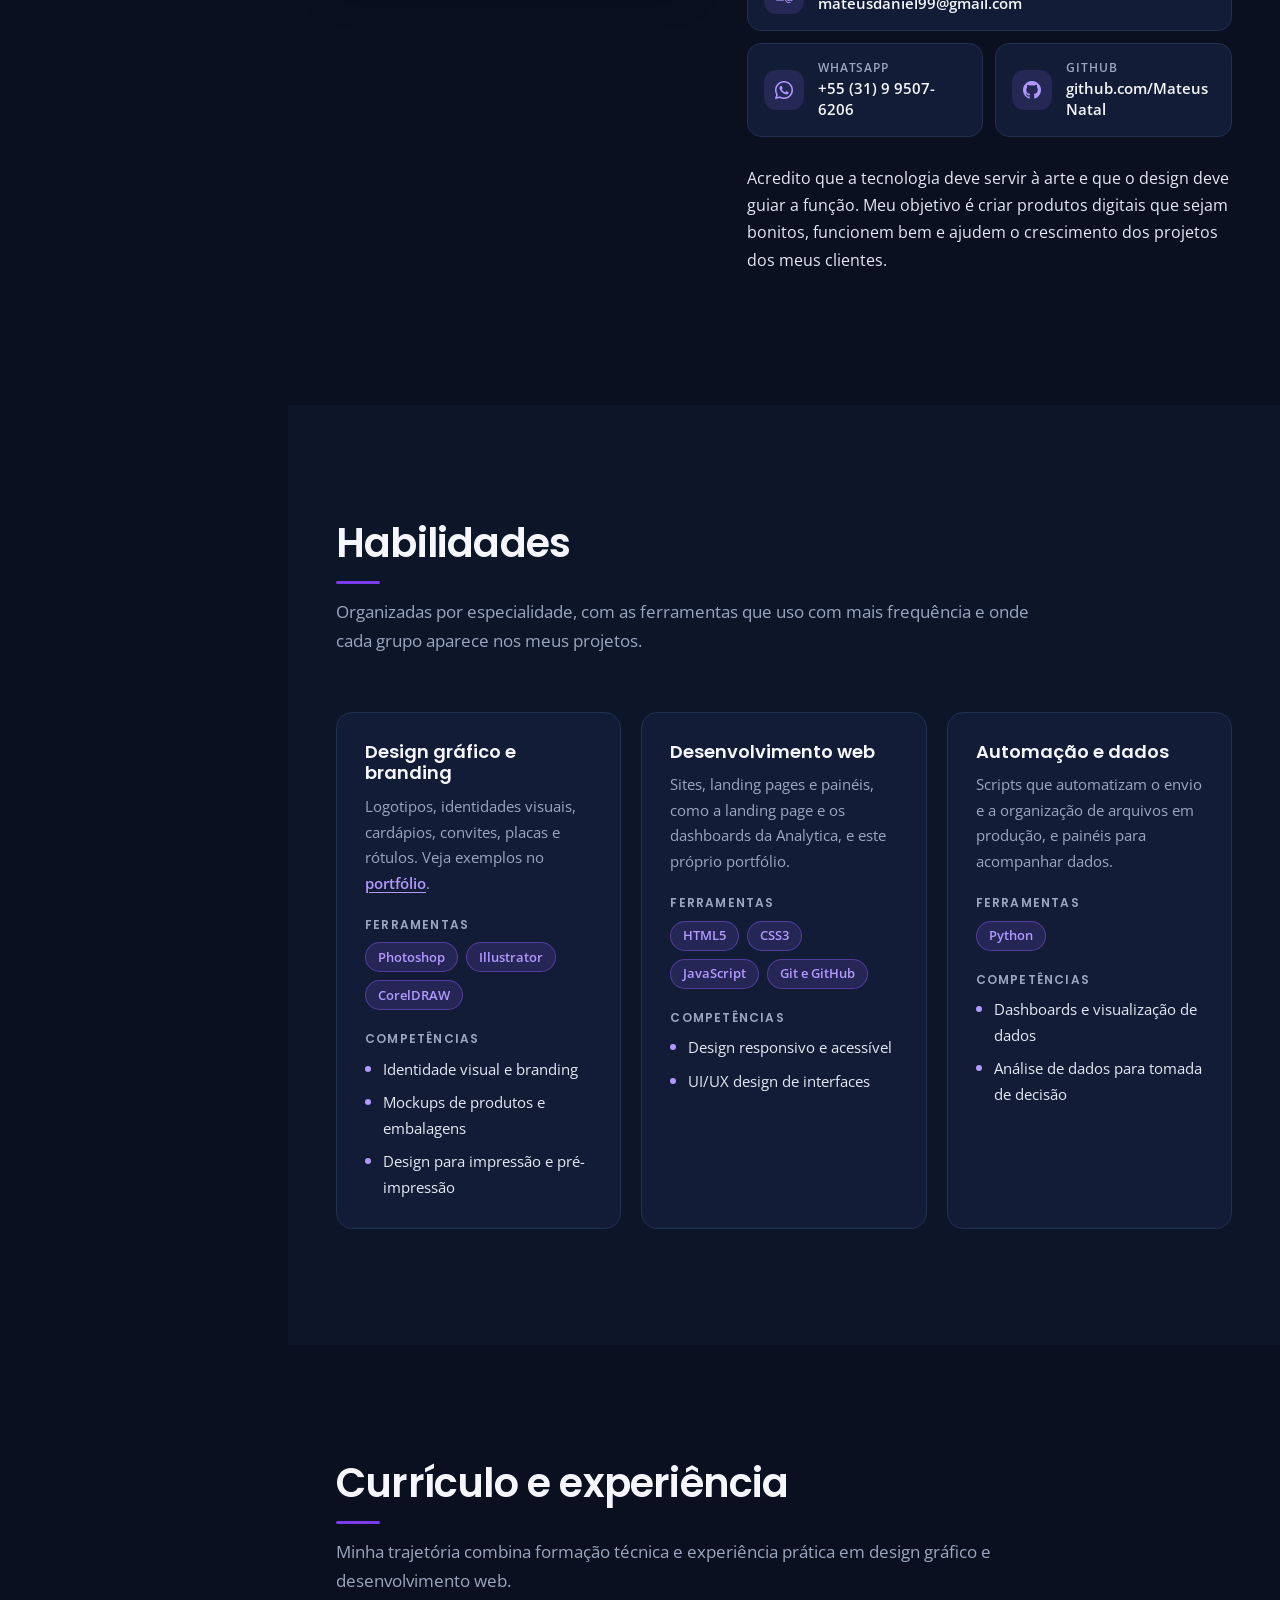
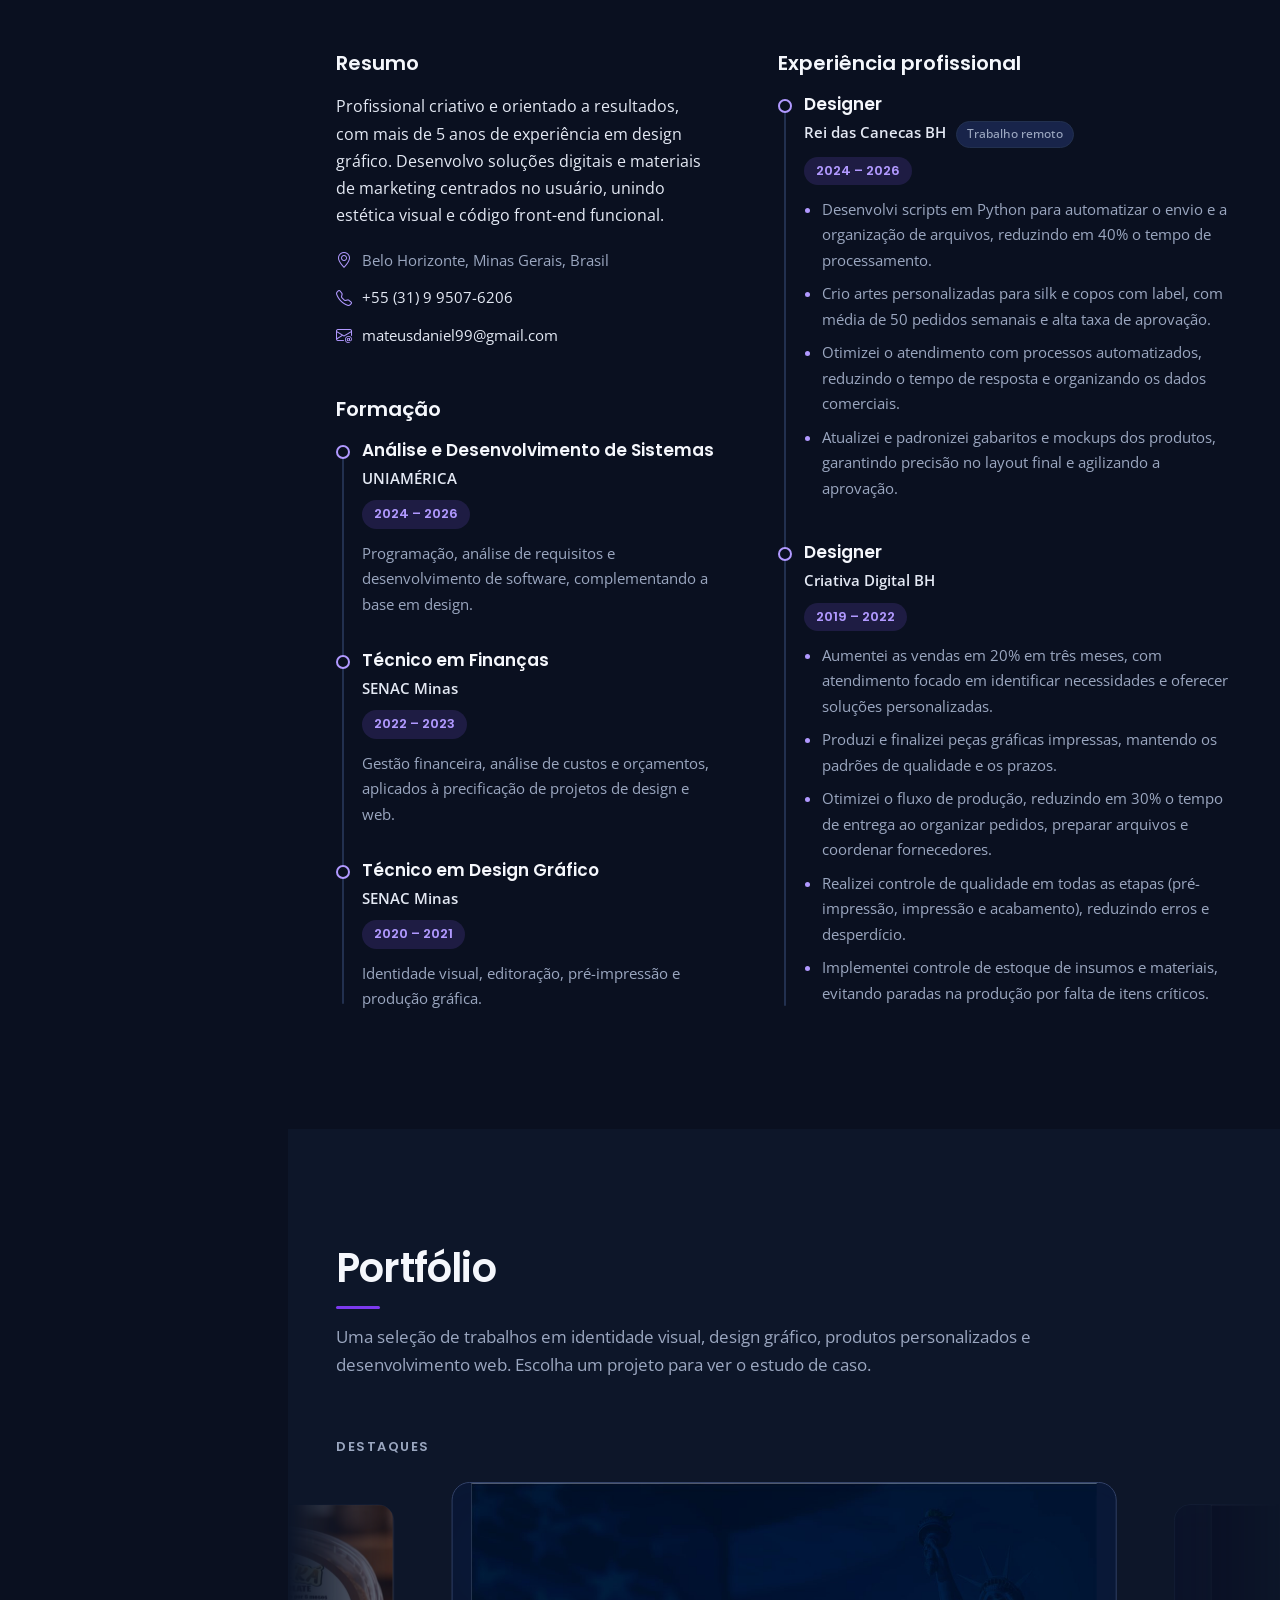
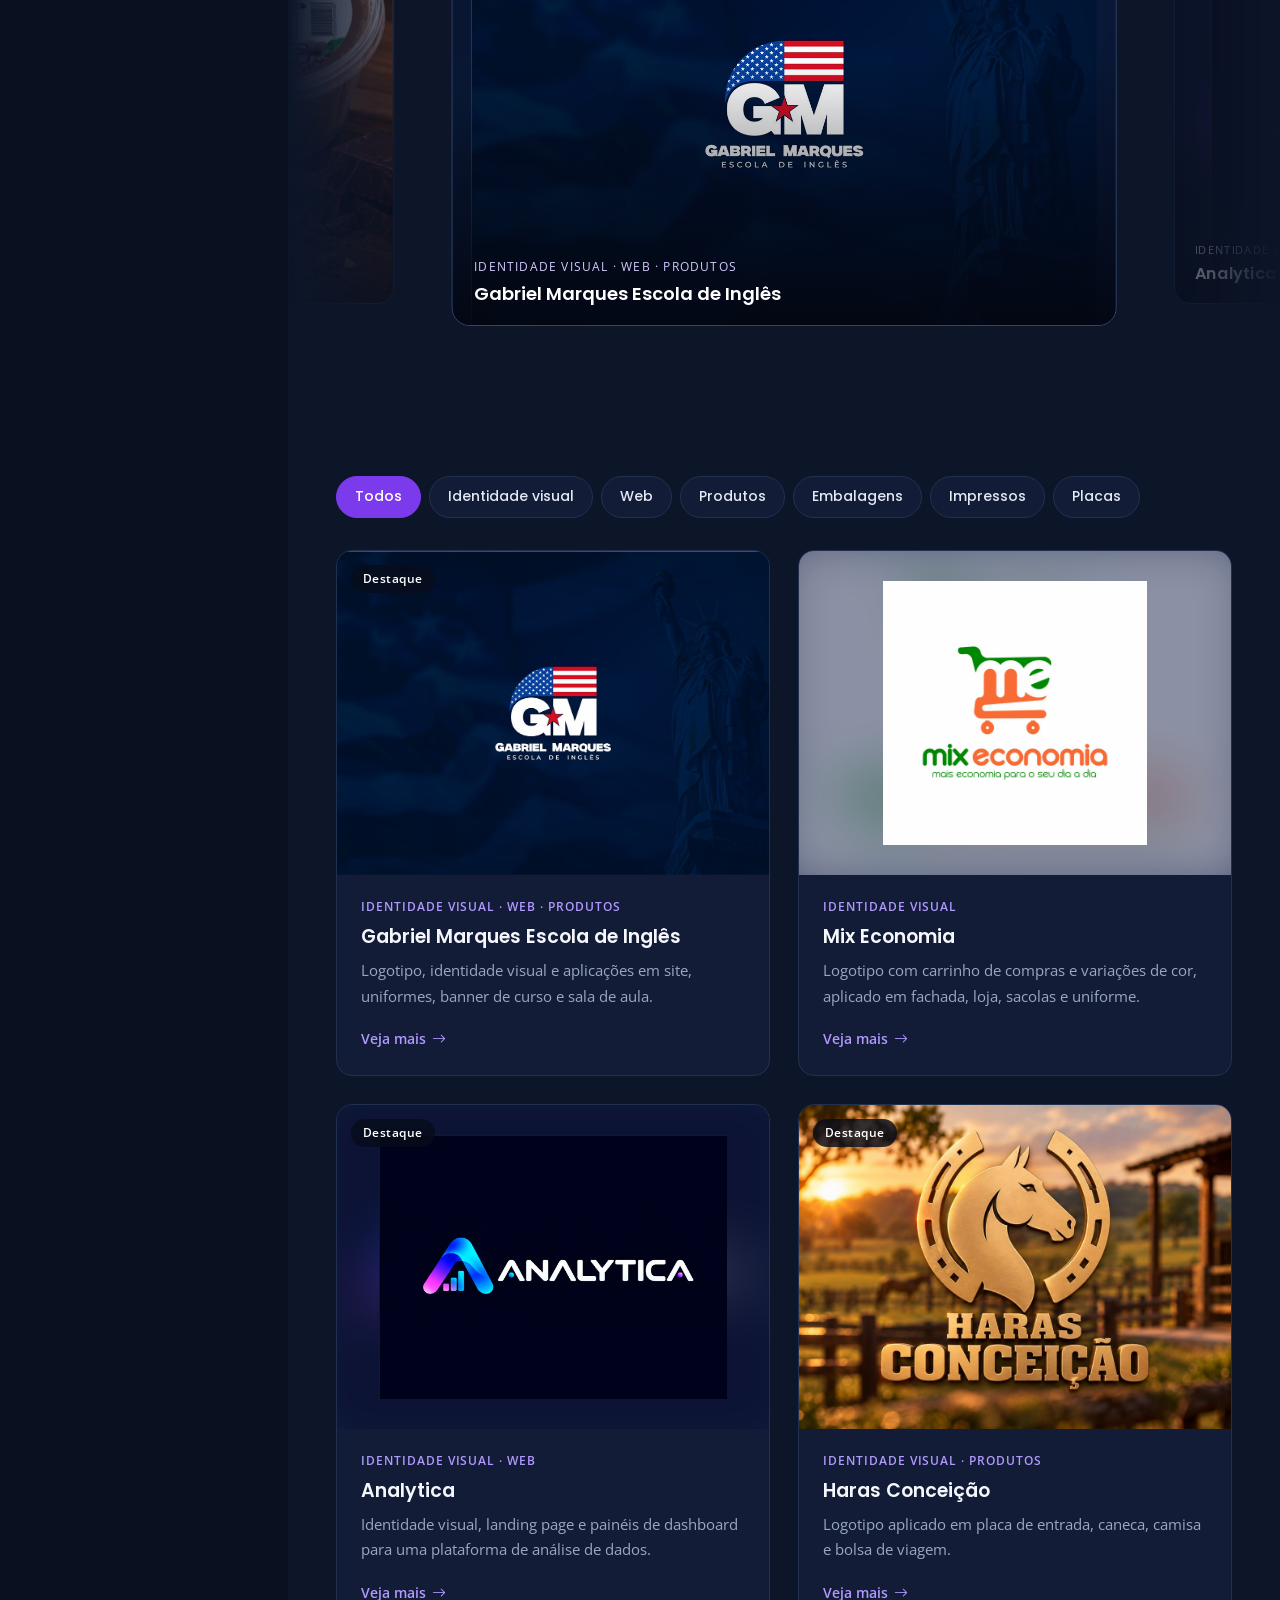
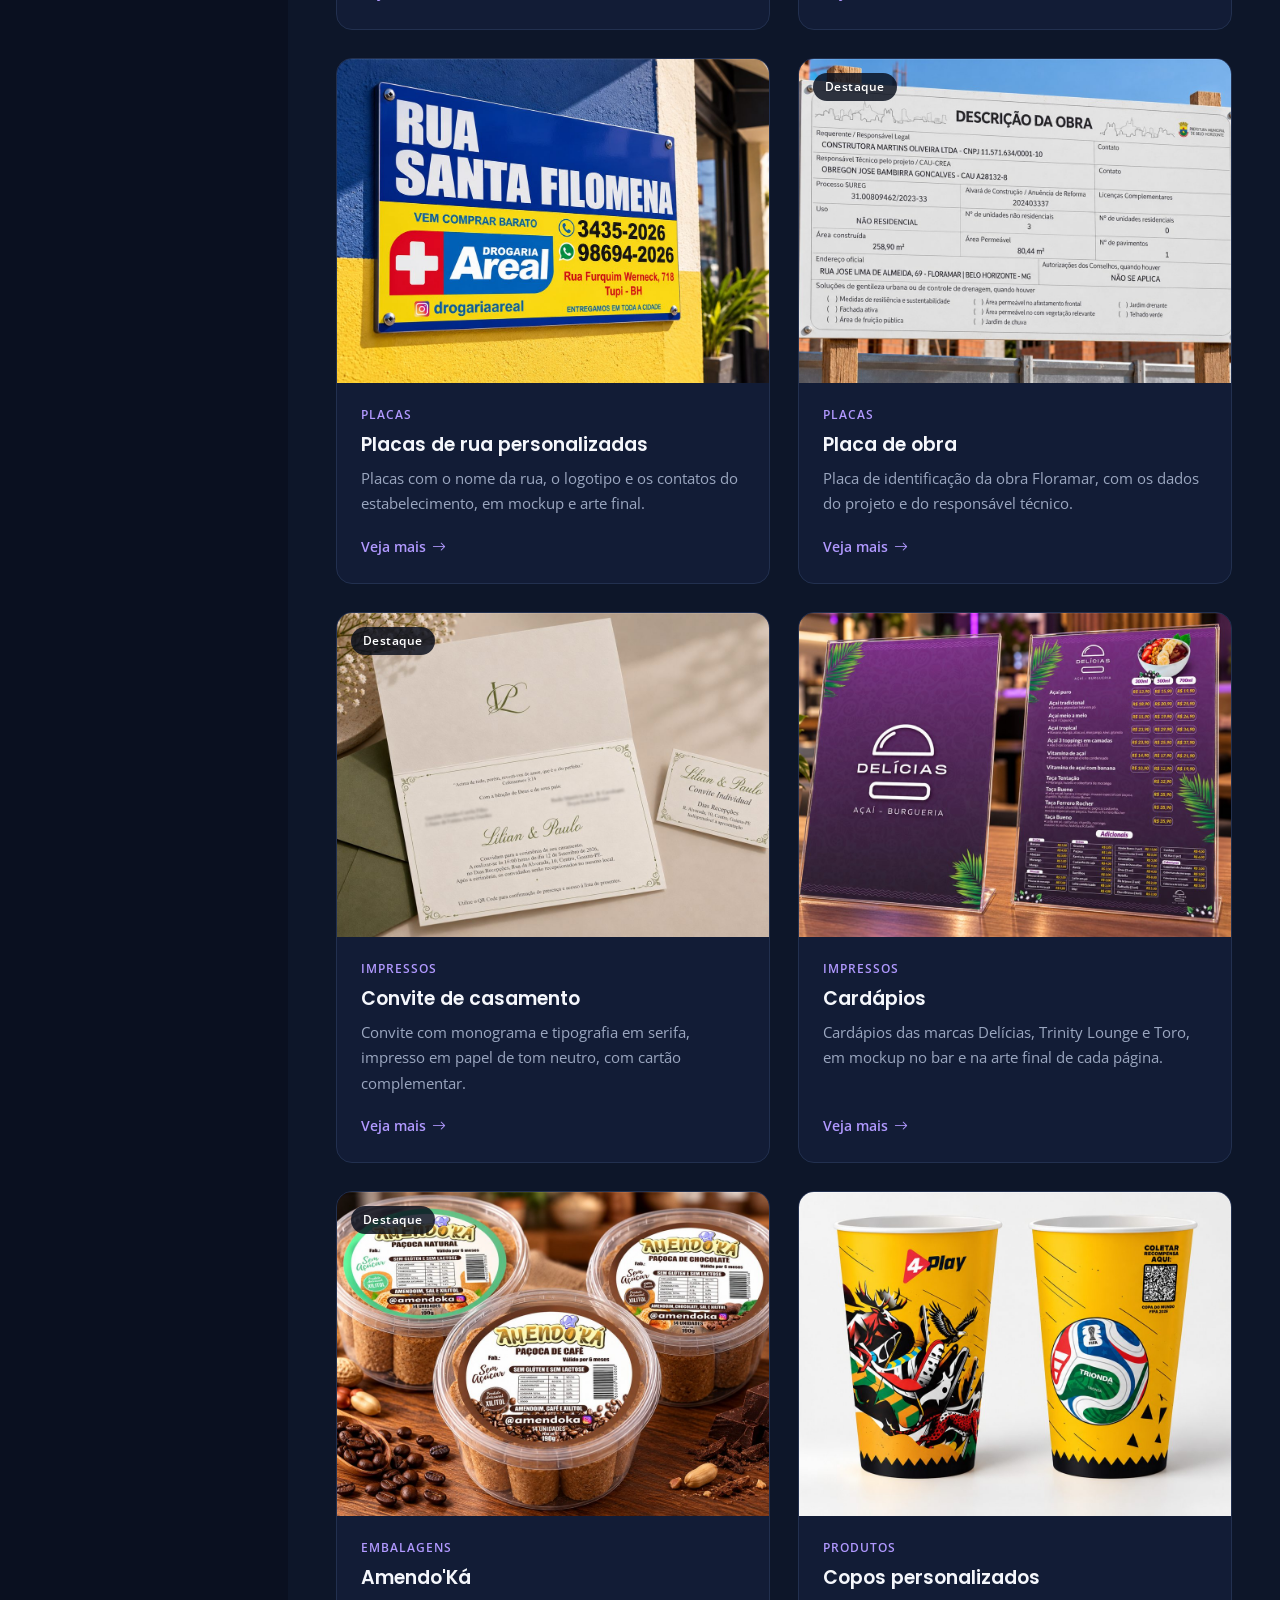
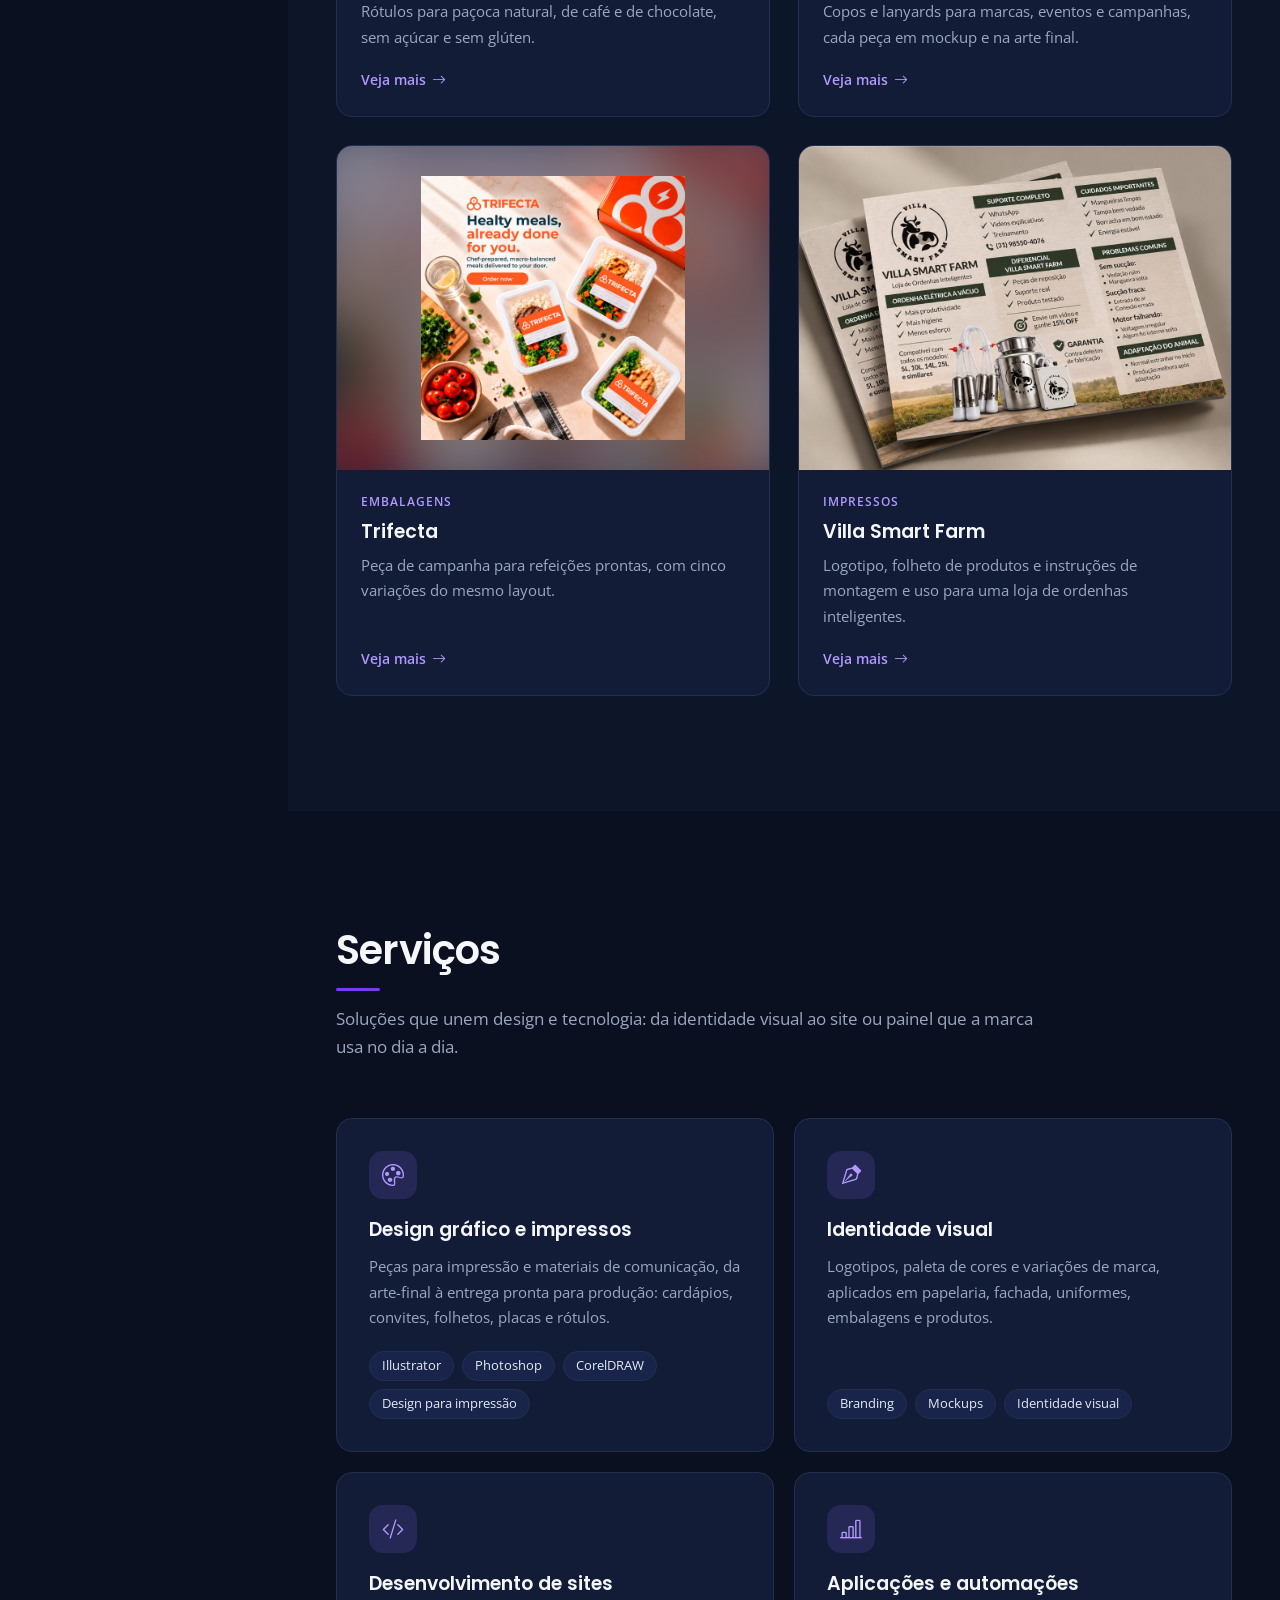
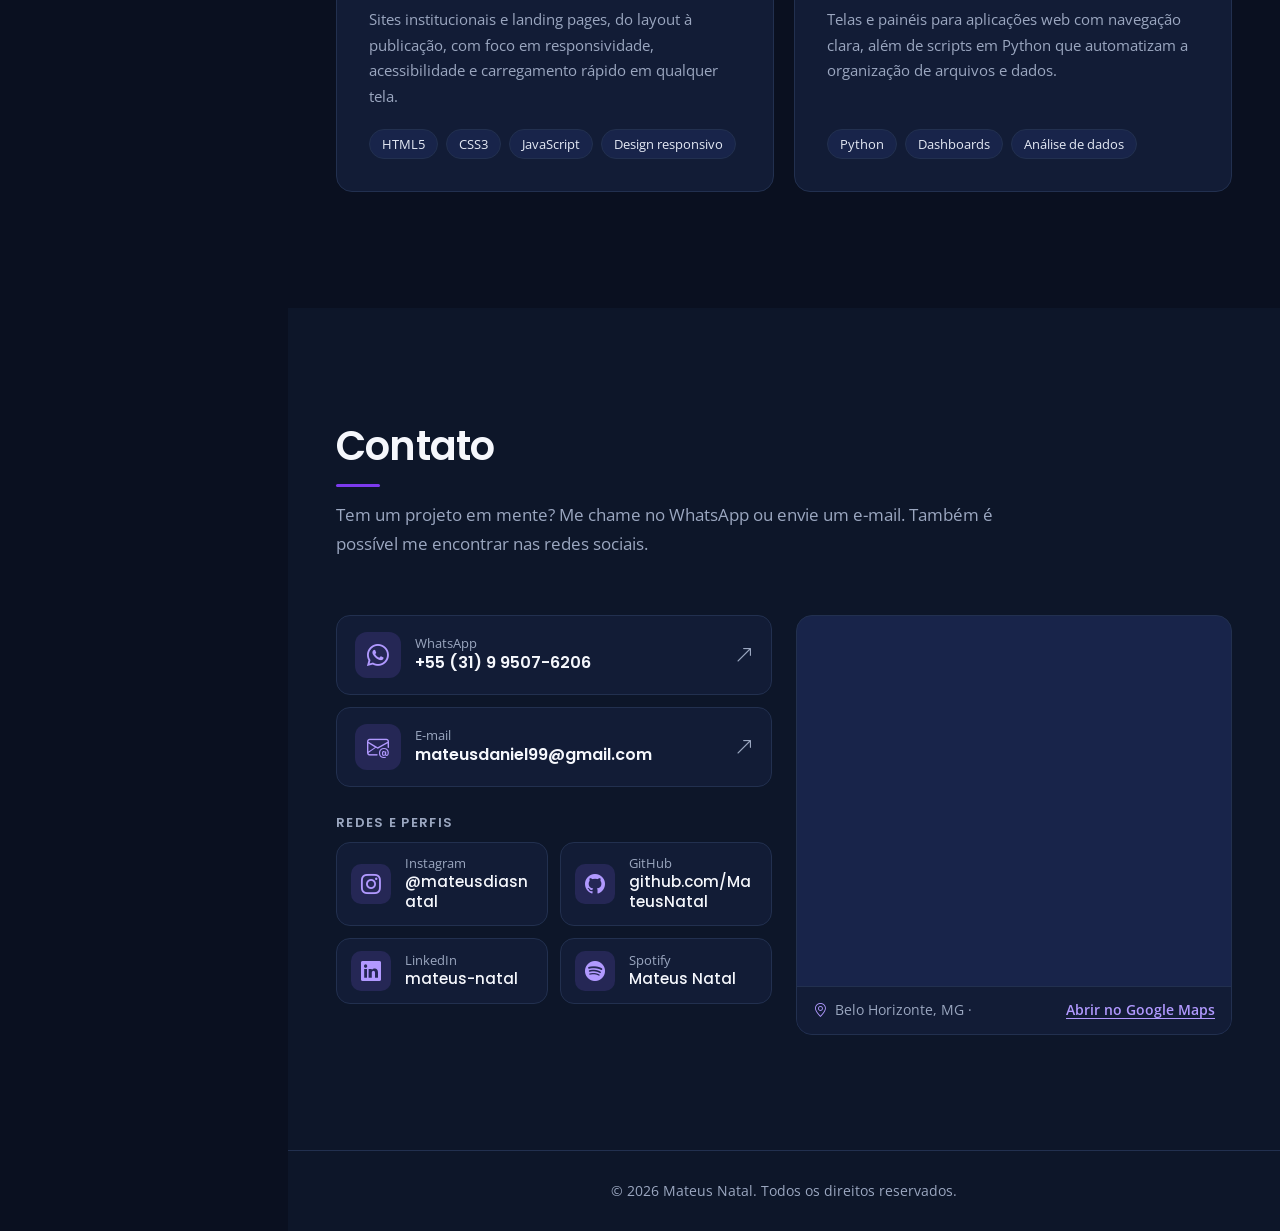
==== commit ceeb6c59: "Redesign do portfólio: hero, carrossel, estudo de caso e seções - Hero com "Olá, sou Mateus Natal", " ====
--- a/index.html
+++ b/index.html
@@ -1,148 +1,193 @@
 <!DOCTYPE html>
-<html lang="pt-BR">
+<html lang="pt-BR" data-theme="dark">
 
 <head>
   <meta charset="utf-8">
   <meta content="width=device-width, initial-scale=1.0" name="viewport">
 
   <title>Mateus Natal | Designer e Desenvolvedor Web</title>
-  <meta content="Portfólio de Mateus Natal: design gráfico, desenvolvimento front-end, back-end e criação de interfaces web." name="description">
-  <meta content="designer gráfico, desenvolvedor web, front-end, back-end, portfólio, Mateus Natal" name="keywords">
-
-  <!-- Aplica o tema salvo antes da renderização, evitando piscar a tela -->
+  <meta content="Portfólio de Mateus Natal: design gráfico, identidade visual, desenvolvimento web e automações com Python." name="description">
+  <meta content="designer gráfico, desenvolvedor web, identidade visual, portfólio, Mateus Natal" name="keywords">
+
+  <!-- Aplica o tema salvo antes da renderização, evitando piscar a tela. O padrão é o escuro. -->
   <script>
     (function () {
-      var theme = 'light';
+      var theme = 'dark';
       try {
         var saved = localStorage.getItem('portfolio-theme');
-        if (saved === 'light' || saved === 'dark') {
-          theme = saved;
-        } else if (window.matchMedia && window.matchMedia('(prefers-color-scheme: dark)').matches) {
-          theme = 'dark';
-        }
+        if (saved === 'light' || saved === 'dark') theme = saved;
       } catch (e) {}
       document.documentElement.setAttribute('data-theme', theme);
+      document.documentElement.classList.add('js');
     })();
   </script>
 
-  <!-- Favicons -->
   <link href="assets/img/favicon.svg?v=3" rel="icon" type="image/svg+xml">
   <link href="assets/img/favicon-32.png?v=3" rel="icon" type="image/png" sizes="32x32">
   <link href="assets/img/apple-touch-icon.png?v=3" rel="apple-touch-icon">
 
-  <!-- Google Fonts -->
   <link rel="preconnect" href="https://fonts.googleapis.com">
   <link rel="preconnect" href="https://fonts.gstatic.com" crossorigin>
-  <link href="https://fonts.googleapis.com/css?family=Open+Sans:300,300i,400,400i,600,600i,700,700i|Raleway:300,300i,400,400i,500,500i,600,600i,700,700i|Poppins:300,300i,400,400i,500,500i,600,600i,700,700i" rel="stylesheet">
-
-  <!-- Vendor CSS Files -->
-  <link href="assets/vendor/aos/aos.css" rel="stylesheet">
+  <link href="https://fonts.googleapis.com/css2?family=Open+Sans:ital,wght@0,400;0,600;0,700;1,400&family=Poppins:wght@400;500;600;700&display=swap" rel="stylesheet">
+
   <link href="assets/vendor/bootstrap/css/bootstrap.min.css" rel="stylesheet">
   <link href="assets/vendor/bootstrap-icons/bootstrap-icons.css" rel="stylesheet">
-  <link href="assets/vendor/boxicons/css/boxicons.min.css" rel="stylesheet">
-  <link href="assets/vendor/glightbox/css/glightbox.min.css" rel="stylesheet">
   <link href="assets/vendor/swiper/swiper-bundle.min.css" rel="stylesheet">
 
-  <!-- Main CSS -->
   <link href="assets/css/style.css" rel="stylesheet">
   <link href="assets/css/custom.css" rel="stylesheet">
 </head>
 
 <body>
 
-  <!-- ======= Alternar tema (canto superior direito) ======= -->
-  <button type="button" class="theme-toggle" id="theme-toggle" aria-label="Alternar entre modo claro e escuro" title="Alternar tema">
-    <i class="bi bi-moon-stars-fill" aria-hidden="true"></i>
-  </button>
-
-  <!-- ======= Mobile nav toggle button ======= -->
-  <i class="bi bi-list mobile-nav-toggle d-xl-none" role="button" aria-label="Abrir menu" aria-controls="navbar" aria-expanded="false"></i>
-
-  <!-- ======= Header ======= -->
-  <header id="header">
-    <div class="d-flex flex-column">
+  <a class="skip-link" href="#main">Pular para o conteúdo</a>
+
+  <!-- ======= Barra superior (somente em telas menores) ======= -->
+  <div class="topbar">
+    <a href="#hero" class="topbar-brand">Mateus Natal</a>
+    <button type="button" class="nav-toggle" aria-controls="header" aria-expanded="false" aria-label="Abrir menu">
+      <i class="bi bi-list" aria-hidden="true"></i>
+    </button>
+  </div>
+  <div class="nav-backdrop" data-nav-close></div>
+
+  <!-- ======= Barra lateral: identidade e navegação ======= -->
+  <header id="header" class="sidebar">
+    <div class="sidebar-inner">
 
       <div class="profile">
-        <img src="assets/img/profile-img.jpg" alt="Foto de Mateus Natal" class="img-fluid rounded-circle" width="600" height="600">
-        <h1 class="text-light"><a href="#hero">Mateus Natal</a></h1>
-        <p class="header-role">Designer &amp; Desenvolvedor Web</p>
-
-        <div class="social-links mt-3 text-center">
-          <a href="https://wa.me/5531995076206?text=Ol%C3%A1%2C%20Mateus!%20Vi%20seu%20portf%C3%B3lio%20e%20gostaria%20de%20conversar." target="_blank" rel="noopener noreferrer" class="social-link" aria-label="WhatsApp"><i class="bi bi-whatsapp"></i></a>
-          <a href="https://www.instagram.com/mateusdiasnatal/" target="_blank" rel="noopener noreferrer" class="social-link" aria-label="Instagram"><i class="bi bi-instagram"></i></a>
-          <a href="https://www.linkedin.com/in/mateus-natal/" target="_blank" rel="noopener noreferrer" class="social-link" aria-label="LinkedIn"><i class="bx bxl-linkedin"></i></a>
-          <a href="https://github.com/MateusNatal" target="_blank" rel="noopener noreferrer" class="social-link" aria-label="GitHub"><i class="bi bi-github"></i></a>
-          <a href="https://open.spotify.com/user/gl5842yqh6wpzvgr99jpq20lp" target="_blank" rel="noopener noreferrer" class="social-link" aria-label="Spotify"><i class="bi bi-spotify"></i></a>
+        <img src="assets/img/profile-img.jpg" alt="Foto de Mateus Natal" class="profile-photo" width="600" height="600">
+        <p class="profile-name"><a href="#hero">Mateus Natal</a></p>
+        <p class="profile-role">Designer &amp; Desenvolvedor Web</p>
+        <ul class="social-links" aria-label="Redes sociais">
+          <li><a href="https://wa.me/5531995076206?text=Ol%C3%A1%2C%20Mateus!%20Vi%20seu%20portf%C3%B3lio%20e%20gostaria%20de%20conversar." target="_blank" rel="noopener noreferrer" aria-label="WhatsApp"><i class="bi bi-whatsapp" aria-hidden="true"></i></a></li>
+          <li><a href="https://www.instagram.com/mateusdiasnatal/" target="_blank" rel="noopener noreferrer" aria-label="Instagram"><i class="bi bi-instagram" aria-hidden="true"></i></a></li>
+          <li><a href="https://www.linkedin.com/in/mateus-natal/" target="_blank" rel="noopener noreferrer" aria-label="LinkedIn"><i class="bi bi-linkedin" aria-hidden="true"></i></a></li>
+          <li><a href="https://github.com/MateusNatal" target="_blank" rel="noopener noreferrer" aria-label="GitHub"><i class="bi bi-github" aria-hidden="true"></i></a></li>
+          <li><a href="https://open.spotify.com/user/gl5842yqh6wpzvgr99jpq20lp" target="_blank" rel="noopener noreferrer" aria-label="Spotify"><i class="bi bi-spotify" aria-hidden="true"></i></a></li>
+        </ul>
+      </div>
+
+      <nav id="navbar" class="nav-menu" aria-label="Seções do site">
+        <ul>
+          <li><a href="#hero" class="nav-link"><i class="bi bi-house" aria-hidden="true"></i><span>Início</span></a></li>
+          <li><a href="#about" class="nav-link"><i class="bi bi-person" aria-hidden="true"></i><span>Sobre</span></a></li>
+          <li><a href="#skills" class="nav-link"><i class="bi bi-stars" aria-hidden="true"></i><span>Habilidades</span></a></li>
+          <li><a href="#resume" class="nav-link"><i class="bi bi-file-earmark-text" aria-hidden="true"></i><span>Currículo</span></a></li>
+          <li><a href="#portfolio" class="nav-link"><i class="bi bi-grid" aria-hidden="true"></i><span>Portfólio</span></a></li>
+          <li><a href="#services" class="nav-link"><i class="bi bi-briefcase" aria-hidden="true"></i><span>Serviços</span></a></li>
+          <li><a href="#contact" class="nav-link"><i class="bi bi-envelope" aria-hidden="true"></i><span>Contato</span></a></li>
+        </ul>
+      </nav>
+
+      <div class="sidebar-foot">
+        <button type="button" class="theme-toggle" data-theme-toggle>
+          <i class="bi bi-sun" aria-hidden="true"></i>
+          <span>Usar tema claro</span>
+        </button>
+      </div>
+
+    </div>
+  </header>
+
+  <main id="main">
+
+    <!-- ======= Início ======= -->
+    <section id="hero" class="hero" aria-labelledby="hero-title">
+      <div class="hero-aurora" aria-hidden="true">
+        <span class="aurora-blob blob-1"></span>
+        <span class="aurora-blob blob-2"></span>
+        <span class="aurora-blob blob-3"></span>
+        <span class="aurora-blob blob-4"></span>
+        <span class="aurora-wave"></span>
+      </div>
+      <div class="hero-grid">
+        <div class="hero-copy">
+          <h1 id="hero-title" class="hero-title"><span class="hero-hello">Olá, sou</span> <span class="accent">Mateus Natal</span></h1>
+          <p class="hero-subtitle">Trabalho com <span class="typed" data-typed-items="design gráfico,front-end,back-end,interfaces web">design gráfico</span></p>
+          <p class="hero-lead">
+            Transformo ideias em identidades visuais, experiências digitais e soluções funcionais.
+          </p>
+          <div class="hero-actions">
+            <a href="#portfolio" class="btn btn-primary">Ver projetos</a>
+            <a href="#contact" class="btn btn-outline">Entrar em contato</a>
+          </div>
         </div>
 
       </div>
-
-      <nav id="navbar" class="nav-menu navbar">
-        <ul>
-          <li><a href="#hero" class="nav-link scrollto active"><i class="bx bx-home"></i> <span>Início</span></a></li>
-          <li><a href="#about" class="nav-link scrollto"><i class="bx bx-user"></i> <span>Sobre</span></a></li>
-          <li><a href="#resume" class="nav-link scrollto"><i class="bx bx-file-blank"></i> <span>Currículo</span></a></li>
-          <li><a href="#portfolio" class="nav-link scrollto"><i class="bx bx-book-content"></i> <span>Portfólio</span></a></li>
-          <li><a href="#services" class="nav-link scrollto"><i class="bx bx-server"></i> <span>Serviços</span></a></li>
-          <li><a href="#contact" class="nav-link scrollto"><i class="bx bx-envelope"></i> <span>Contato</span></a></li>
-        </ul>
-      </nav><!-- .nav-menu -->
-    </div>
-  </header><!-- End Header -->
-
-  <!-- ======= Hero Section ======= -->
-  <section id="hero" class="hero d-flex flex-column justify-content-center align-items-center">
-    <div class="hero-aurora" aria-hidden="true">
-      <span class="aurora-blob blob-1"></span>
-      <span class="aurora-blob blob-2"></span>
-      <span class="aurora-blob blob-3"></span>
-      <span class="aurora-blob blob-4"></span>
-      <span class="aurora-wave"></span>
-    </div>
-    <div class="hero-container" data-aos="fade-in">
-      <p class="hero-eyebrow">Olá, eu sou</p>
-      <h1>Mateus Natal</h1>
-      <p class="hero-subtitle">Trabalho com <span class="typed" data-typed-items="design gráfico,front-end,back-end,interfaces web"></span></p>
-      <a href="#portfolio" class="btn-get-started scrollto">Ver portfólio</a>
-    </div>
-  </section><!-- End Hero -->
-
-  <main id="main">
-
-    <!-- ======= About Section ======= -->
-    <section id="about" class="about">
+    </section>
+
+    <!-- ======= Sobre ======= -->
+    <section id="about" class="section">
       <div class="container">
 
-        <div class="section-title">
+        <header class="section-head">
           <h2>Sobre</h2>
-        </div>
-
-        <div class="row">
-          <div class="col-lg-4" data-aos="fade-right">
-            <img src="assets/img/sobre-foto.jpg" class="img-fluid about-photo" alt="Mateus Natal" width="800" height="1000" loading="lazy">
+        </header>
+
+        <div class="about-grid">
+          <div class="about-photo-wrap reveal">
+            <img src="assets/img/sobre-foto.jpg" class="about-photo" alt="Retrato de Mateus Natal" width="900" height="1200" loading="lazy">
           </div>
-          <div class="col-lg-8 pt-4 pt-lg-0 content" data-aos="fade-left">
+
+          <div class="about-content reveal">
             <h3>Designer e desenvolvedor web</h3>
-            <p class="fst-italic">
+            <p class="about-intro">
               Atuo na interseção entre design e código. Com experiência em design gráfico e desenvolvimento web, crio identidades visuais, materiais para produção e interfaces para a internet, cuidando tanto da aparência quanto do funcionamento.
             </p>
-            <div class="row">
-              <div class="col-lg-6">
-                <ul>
-                  <li><i class="bi bi-chevron-right"></i> <strong>Aniversário:</strong> <span>16 de abril</span></li>
-                  <li><i class="bi bi-chevron-right"></i> <strong>GitHub:</strong> <span><a href="https://github.com/MateusNatal" target="_blank" rel="noopener noreferrer">github.com/MateusNatal</a></span></li>
-                  <li><i class="bi bi-chevron-right"></i> <strong>WhatsApp:</strong> <span><a href="https://wa.me/5531995076206" target="_blank" rel="noopener noreferrer">+55 (31) 9 9507-6206</a></span></li>
-                  <li><i class="bi bi-chevron-right"></i> <strong>Cidade:</strong> <span>Belo Horizonte, MG</span></li>
-                </ul>
-              </div>
-              <div class="col-lg-6">
-                <ul>
-                  <li><i class="bi bi-chevron-right"></i> <strong>Formação:</strong> <span>Bacharelado em andamento</span></li>
-                  <li><i class="bi bi-chevron-right"></i> <strong>E-mail:</strong> <span><a href="mailto:mateusdaniel99@gmail.com">mateusdaniel99@gmail.com</a></span></li>
-                  <li><i class="bi bi-chevron-right"></i> <strong>Freelance:</strong> <span>Disponível</span></li>
-                </ul>
-              </div>
-            </div>
+
+            <dl class="info-cards">
+              <div class="info-card">
+                <span class="info-icon" aria-hidden="true"><i class="bi bi-geo-alt"></i></span>
+                <div class="info-body">
+                  <dt>Cidade</dt>
+                  <dd>Belo Horizonte, MG</dd>
+                </div>
+              </div>
+              <div class="info-card">
+                <span class="info-icon" aria-hidden="true"><i class="bi bi-cake2"></i></span>
+                <div class="info-body">
+                  <dt>Aniversário</dt>
+                  <dd>16 de abril</dd>
+                </div>
+              </div>
+              <div class="info-card">
+                <span class="info-icon" aria-hidden="true"><i class="bi bi-mortarboard"></i></span>
+                <div class="info-body">
+                  <dt>Formação</dt>
+                  <dd>Bacharelado em andamento</dd>
+                </div>
+              </div>
+              <div class="info-card">
+                <span class="info-icon" aria-hidden="true"><i class="bi bi-check-circle"></i></span>
+                <div class="info-body">
+                  <dt>Freelance</dt>
+                  <dd>Disponível</dd>
+                </div>
+              </div>
+              <div class="info-card info-card--link info-card--wide">
+                <span class="info-icon" aria-hidden="true"><i class="bi bi-envelope-at"></i></span>
+                <div class="info-body">
+                  <dt>E-mail</dt>
+                  <dd><a href="mailto:mateusdaniel99@gmail.com">mateusdaniel99@gmail.com</a></dd>
+                </div>
+              </div>
+              <div class="info-card info-card--link">
+                <span class="info-icon" aria-hidden="true"><i class="bi bi-whatsapp"></i></span>
+                <div class="info-body">
+                  <dt>WhatsApp</dt>
+                  <dd><a href="https://wa.me/5531995076206" target="_blank" rel="noopener noreferrer">+55 (31) 9 9507-6206</a></dd>
+                </div>
+              </div>
+              <div class="info-card info-card--link">
+                <span class="info-icon" aria-hidden="true"><i class="bi bi-github"></i></span>
+                <div class="info-body">
+                  <dt>GitHub</dt>
+                  <dd><a href="https://github.com/MateusNatal" target="_blank" rel="noopener noreferrer">github.com/MateusNatal</a></dd>
+                </div>
+              </div>
+            </dl>
+
             <p>
               Acredito que a tecnologia deve servir à arte e que o design deve guiar a função. Meu objetivo é criar produtos digitais que sejam bonitos, funcionem bem e ajudem o crescimento dos projetos dos meus clientes.
             </p>
@@ -150,202 +195,221 @@
         </div>
 
       </div>
-    </section><!-- End About Section -->
-
-    <!-- ======= Skills Section ======= -->
-    <section id="skills" class="skills section-bg">
+    </section>
+
+    <!-- ======= Habilidades ======= -->
+    <section id="skills" class="section section-alt">
       <div class="container">
 
-        <div class="section-title">
+        <header class="section-head">
           <h2>Habilidades</h2>
-          <p>Combino ferramentas de design com linguagens de desenvolvimento, do rascunho <span class="text-nowrap">visual ao código</span> que publica o projeto.</p>
+          <p class="section-lead">
+            Organizadas por especialidade, com as ferramentas que uso com mais frequência e onde cada grupo aparece nos meus projetos.
+          </p>
+        </header>
+
+        <div class="skill-grid">
+
+          <article class="skill-card reveal">
+            <h3>Design gráfico e branding</h3>
+            <p class="skill-applied">
+              Logotipos, identidades visuais, cardápios, convites, placas e rótulos. Veja exemplos no <a href="#portfolio">portfólio</a>.
+            </p>
+            <h4 class="skill-sub">Ferramentas</h4>
+            <ul class="chips" aria-label="Ferramentas de design">
+              <li class="chip chip-key">Photoshop</li>
+              <li class="chip chip-key">Illustrator</li>
+              <li class="chip chip-key">CorelDRAW</li>
+            </ul>
+            <h4 class="skill-sub">Competências</h4>
+            <ul class="skill-list">
+              <li>Identidade visual e branding</li>
+              <li>Mockups de produtos e embalagens</li>
+              <li>Design para impressão e pré-impressão</li>
+            </ul>
+          </article>
+
+          <article class="skill-card reveal">
+            <h3>Desenvolvimento web</h3>
+            <p class="skill-applied">
+              Sites, landing pages e painéis, como a landing page e os dashboards da Analytica, e este próprio portfólio.
+            </p>
+            <h4 class="skill-sub">Ferramentas</h4>
+            <ul class="chips" aria-label="Tecnologias de desenvolvimento web">
+              <li class="chip chip-key">HTML5</li>
+              <li class="chip chip-key">CSS3</li>
+              <li class="chip chip-key">JavaScript</li>
+              <li class="chip chip-key">Git e GitHub</li>
+            </ul>
+            <h4 class="skill-sub">Competências</h4>
+            <ul class="skill-list">
+              <li>Design responsivo e acessível</li>
+              <li>UI/UX design de interfaces</li>
+            </ul>
+          </article>
+
+          <article class="skill-card reveal">
+            <h3>Automação e dados</h3>
+            <p class="skill-applied">
+              Scripts que automatizam o envio e a organização de arquivos em produção, e painéis para acompanhar dados.
+            </p>
+            <h4 class="skill-sub">Ferramentas</h4>
+            <ul class="chips" aria-label="Linguagens para automação e dados">
+              <li class="chip chip-key">Python</li>
+            </ul>
+            <h4 class="skill-sub">Competências</h4>
+            <ul class="skill-list">
+              <li>Dashboards e visualização de dados</li>
+              <li>Análise de dados para tomada de decisão</li>
+            </ul>
+          </article>
+
         </div>
 
-        <div class="row skills-groups">
-          <div class="col-lg-3 col-md-6 skill-col" data-aos="fade-up" data-aos-delay="0">
-            <div class="skill-group">
-              <h3>Design e Branding</h3>
-              <ul class="skill-tags">
-                <li>Photoshop</li>
-                <li>Illustrator</li>
-                <li>CorelDRAW</li>
-                <li>Identidade visual</li>
-                <li>Branding</li>
-                <li>Mockups</li>
-                <li>Design para impressão</li>
-              </ul>
+      </div>
+    </section>
+
+    <!-- ======= Currículo ======= -->
+    <section id="resume" class="section">
+      <div class="container">
+
+        <header class="section-head">
+          <h2>Currículo e experiência</h2>
+          <p class="section-lead">
+            Minha trajetória combina formação técnica e experiência prática em design gráfico e desenvolvimento web.
+          </p>
+        </header>
+
+        <div class="resume-grid">
+
+          <div class="resume-col reveal">
+            <h3 class="resume-heading">Resumo</h3>
+            <p class="resume-summary">
+              Profissional criativo e orientado a resultados, com mais de 5 anos de experiência em design gráfico. Desenvolvo soluções digitais e materiais de marketing centrados no usuário, unindo estética visual e código front-end funcional.
+            </p>
+            <ul class="resume-contact">
+              <li><i class="bi bi-geo-alt" aria-hidden="true"></i> Belo Horizonte, Minas Gerais, Brasil</li>
+              <li><i class="bi bi-telephone" aria-hidden="true"></i> <a href="https://wa.me/5531995076206" target="_blank" rel="noopener noreferrer">+55 (31) 9 9507-6206</a></li>
+              <li><i class="bi bi-envelope-at" aria-hidden="true"></i> <a href="mailto:mateusdaniel99@gmail.com">mateusdaniel99@gmail.com</a></li>
+            </ul>
+
+            <h3 class="resume-heading">Formação</h3>
+            <div class="timeline">
+              <article class="timeline-item">
+                <h4>Análise e Desenvolvimento de Sistemas</h4>
+                <p class="timeline-org">UNIAMÉRICA</p>
+                <p class="timeline-period">2024 – 2026</p>
+                <p class="timeline-text">Programação, análise de requisitos e desenvolvimento de software, complementando a base em design.</p>
+              </article>
+              <article class="timeline-item">
+                <h4>Técnico em Finanças</h4>
+                <p class="timeline-org">SENAC Minas</p>
+                <p class="timeline-period">2022 – 2023</p>
+                <p class="timeline-text">Gestão financeira, análise de custos e orçamentos, aplicados à precificação de projetos de design e web.</p>
+              </article>
+              <article class="timeline-item">
+                <h4>Técnico em Design Gráfico</h4>
+                <p class="timeline-org">SENAC Minas</p>
+                <p class="timeline-period">2020 – 2021</p>
+                <p class="timeline-text">Identidade visual, editoração, pré-impressão e produção gráfica.</p>
+              </article>
             </div>
           </div>
-          <div class="col-lg-3 col-md-6 skill-col" data-aos="fade-up" data-aos-delay="100">
-            <div class="skill-group">
-              <h3>Desenvolvimento Web</h3>
-              <ul class="skill-tags">
-                <li>HTML5</li>
-                <li>CSS3</li>
-                <li>JavaScript</li>
-                <li>TypeScript</li>
-                <li>React</li>
-                <li>UI/UX Design</li>
-                <li>Design responsivo</li>
-              </ul>
+
+          <div class="resume-col reveal">
+            <h3 class="resume-heading">Experiência profissional</h3>
+            <div class="timeline">
+              <article class="timeline-item">
+                <h4>Designer</h4>
+                <p class="timeline-org">Rei das Canecas BH <span class="timeline-tag">Trabalho remoto</span></p>
+                <p class="timeline-period">2024 – 2026</p>
+                <ul class="timeline-list">
+                  <li>Desenvolvi scripts em Python para automatizar o envio e a organização de arquivos, reduzindo em 40% o tempo de processamento.</li>
+                  <li>Crio artes personalizadas para silk e copos com label, com média de 50 pedidos semanais e alta taxa de aprovação.</li>
+                  <li>Otimizei o atendimento com processos automatizados, reduzindo o tempo de resposta e organizando os dados comerciais.</li>
+                  <li>Atualizei e padronizei gabaritos e mockups dos produtos, garantindo precisão no layout final e agilizando a aprovação.</li>
+                </ul>
+              </article>
+              <article class="timeline-item">
+                <h4>Designer</h4>
+                <p class="timeline-org">Criativa Digital BH</p>
+                <p class="timeline-period">2019 – 2022</p>
+                <ul class="timeline-list">
+                  <li>Aumentei as vendas em 20% em três meses, com atendimento focado em identificar necessidades e oferecer soluções personalizadas.</li>
+                  <li>Produzi e finalizei peças gráficas impressas, mantendo os padrões de qualidade e os prazos.</li>
+                  <li>Otimizei o fluxo de produção, reduzindo em 30% o tempo de entrega ao organizar pedidos, preparar arquivos e coordenar fornecedores.</li>
+                  <li>Realizei controle de qualidade em todas as etapas (pré-impressão, impressão e acabamento), reduzindo erros e desperdício.</li>
+                  <li>Implementei controle de estoque de insumos e materiais, evitando paradas na produção por falta de itens críticos.</li>
+                </ul>
+              </article>
             </div>
           </div>
-          <div class="col-lg-3 col-md-6 skill-col" data-aos="fade-up" data-aos-delay="200">
-            <div class="skill-group">
-              <h3>IA e Dados</h3>
-              <ul class="skill-tags">
-                <li>Python</li>
-                <li>IA generativa</li>
-                <li>Engenharia de prompts</li>
-                <li>APIs de IA</li>
-                <li>Dashboards</li>
-                <li>Visualização de dados</li>
-                <li>Análise de dados</li>
-              </ul>
-            </div>
-          </div>
-          <div class="col-lg-3 col-md-6 skill-col" data-aos="fade-up" data-aos-delay="300">
-            <div class="skill-group">
-              <h3>Marketing Digital</h3>
-              <ul class="skill-tags">
-                <li>Meta Ads</li>
-                <li>Social Media</li>
-                <li>Criação de anúncios</li>
-                <li>Marketing de performance</li>
-                <li>Análise de campanhas</li>
-                <li>WordPress</li>
-                <li>Git e GitHub</li>
-              </ul>
-            </div>
-          </div>
+
         </div>
 
       </div>
-    </section><!-- End Skills Section -->
-
-    <!-- ======= Resume Section ======= -->
-    <section id="resume" class="resume">
+    </section>
+
+    <!-- ======= Portfólio ======= -->
+    <section id="portfolio" class="section section-alt">
       <div class="container">
 
-        <div class="section-title">
-          <h2>Currículo e experiência</h2>
-          <p>Minha trajetória combina formação técnica e experiência prática em projetos de <span class="text-nowrap">design gráfico e desenvolvimento web</span>.</p>
-        </div>
-
-        <div class="row">
-          <div class="col-lg-6" data-aos="fade-up">
-            <h3 class="resume-title">Resumo</h3>
-            <div class="resume-item pb-0">
-              <h4>Mateus Natal</h4>
-              <p><em>Profissional criativo e orientado a resultados, com mais de 5 anos de experiência em design gráfico. Desenvolvo soluções digitais e materiais de marketing centrados no usuário, unindo estética visual e código front-end funcional.</em></p>
-              <ul>
-                <li>Belo Horizonte, Minas Gerais, Brasil</li>
-                <li>+55 (31) 9 9507-6206</li>
-                <li>mateusdaniel99@gmail.com</li>
-              </ul>
-            </div>
-
-            <h3 class="resume-title">Formação</h3>
-            <div class="resume-item">
-              <h4>Análise e Desenvolvimento de Sistemas</h4>
-              <h5>2024 – 2026</h5>
-              <p><em>UNIAMÉRICA</em></p>
-              <p>Formação em programação, análise de requisitos e desenvolvimento de software, complementando a base em design com capacidade técnica para construir soluções digitais completas.</p>
-            </div>
-            <div class="resume-item">
-              <h4>Técnico em Finanças</h4>
-              <h5>2022 – 2023</h5>
-              <p><em>SENAC Minas</em></p>
-              <p>Formação em gestão financeira, análise de custos e orçamentos, com visão de negócio aplicada à precificação de projetos de design e web.</p>
-            </div>
-            <div class="resume-item">
-              <h4>Técnico em Design Gráfico</h4>
-              <h5>2020 – 2021</h5>
-              <p><em>SENAC Minas</em></p>
-              <p>Formação em identidade visual, editoração, pré-impressão e produção gráfica, com domínio das ferramentas e técnicas essenciais para peças de alta qualidade.</p>
-            </div>
-          </div>
-          <div class="col-lg-6" data-aos="fade-up" data-aos-delay="100">
-            <h3 class="resume-title">Experiência profissional</h3>
-            <div class="resume-item">
-              <h4>Designer – Rei das Canecas BH</h4>
-              <h5>2024 – 2026</h5>
-              <p><em>Trabalho remoto</em></p>
-              <ul>
-                <li>Desenvolvi e implementei scripts em Python para automatizar o envio e a organização de arquivos, reduzindo em 40% o tempo de processamento.</li>
-                <li>Crio artes personalizadas para silk e copos com label, com média de 50 pedidos semanais e alta taxa de aprovação.</li>
-                <li>Otimizei o atendimento ao cliente com processos automatizados, reduzindo o tempo de resposta e melhorando a organização dos dados comerciais.</li>
-                <li>Atualizei e padronizei gabaritos e mockups dos produtos, garantindo precisão no layout final e agilizando a aprovação pelos clientes.</li>
-              </ul>
-            </div>
-            <div class="resume-item">
-              <h4>Designer – Criativa Digital BH</h4>
-              <h5>2019 – 2022</h5>
-              <p><em>Criativa Digital BH</em></p>
-              <ul>
-                <li>Aumentei as vendas em 20% em três meses com um atendimento focado na identificação de necessidades e na oferta de soluções personalizadas.</li>
-                <li>Produzi e finalizei diversas peças gráficas impressas, mantendo a conformidade com os padrões de qualidade e os prazos.</li>
-                <li>Otimizei o fluxo de produção, reduzindo em 30% o tempo de entrega ao organizar pedidos, preparar arquivos e coordenar fornecedores.</li>
-                <li>Realizei inspeções e controle de qualidade em todas as etapas da produção (pré-impressão, impressão e acabamento), reduzindo erros e desperdício de material.</li>
-                <li>Implementei um controle de estoque de insumos e materiais, evitando a interrupção da produção por falta de itens críticos.</li>
-              </ul>
-            </div>
-          </div>
-        </div>
-
-      </div>
-    </section><!-- End Resume Section -->
-
-    <!-- ======= Portfolio Section ======= -->
-    <section id="portfolio" class="portfolio section-bg">
-      <div class="container">
-
-        <div class="section-title">
+        <header class="section-head">
           <h2>Portfólio</h2>
-          <p>Uma seleção de trabalhos em design gráfico, identidade visual, produtos <span class="text-nowrap">promocionais e desenvolvimento</span> web.</p>
-        </div>
-
-        <!-- Destaques em carrossel: os projetos continuam disponíveis na grade abaixo, com os filtros -->
-        <div class="showcase" data-aos="fade-up">
+          <p class="section-lead">
+            Uma seleção de trabalhos em identidade visual, design gráfico, produtos personalizados e desenvolvimento web. Escolha um projeto para ver o estudo de caso.
+          </p>
+        </header>
+      </div>
+
+      <!-- Destaques: carrossel com os principais projetos. Os demais continuam na grade abaixo. -->
+        <div class="showcase-wide reveal">
+          <p class="showcase-label">Destaques</p>
           <div class="swiper showcase-swiper">
             <div class="swiper-wrapper">
               <button type="button" class="swiper-slide showcase-slide" data-project="gabriel-marques">
-                <img src="assets/img/portfolio/gm-capa.jpg" alt="Gabriel Marques Escola de Inglês" loading="lazy" width="1200" height="900">
+                <img class="fit-bg" src="assets/img/portfolio/gm-capa.jpg" alt="" aria-hidden="true" loading="lazy" decoding="async">
+                <img class="fit-img" src="assets/img/portfolio/gm-capa.jpg" alt="Gabriel Marques Escola de Inglês" loading="lazy" decoding="async">
                 <span class="showcase-caption">
                   <span class="showcase-cat">Identidade visual · Web · Produtos</span>
                   <span class="showcase-title">Gabriel Marques Escola de Inglês</span>
                 </span>
               </button>
               <button type="button" class="swiper-slide showcase-slide" data-project="analytica">
-                <img src="assets/img/portfolio/analytica-logo-principal.jpg" alt="Analytica" loading="lazy" width="1200" height="900">
+                <img class="fit-bg" src="assets/img/portfolio/analytica-logo-principal.jpg" alt="" aria-hidden="true" loading="lazy" decoding="async">
+                <img class="fit-img" src="assets/img/portfolio/analytica-logo-principal.jpg" alt="Logotipo da Analytica" loading="lazy" decoding="async">
                 <span class="showcase-caption">
                   <span class="showcase-cat">Identidade visual · Web</span>
                   <span class="showcase-title">Analytica</span>
                 </span>
               </button>
               <button type="button" class="swiper-slide showcase-slide" data-project="haras-conceicao">
-                <img src="assets/img/portfolio/haras-identidade-logo.jpg" alt="Haras Conceição" loading="lazy" width="1200" height="900">
+                <img class="fit-bg" src="assets/img/portfolio/haras-identidade-logo.jpg" alt="" aria-hidden="true" loading="lazy" decoding="async">
+                <img class="fit-img" src="assets/img/portfolio/haras-identidade-logo.jpg" alt="Logotipo do Haras Conceição" loading="lazy" decoding="async">
                 <span class="showcase-caption">
                   <span class="showcase-cat">Identidade visual · Produtos</span>
                   <span class="showcase-title">Haras Conceição</span>
                 </span>
               </button>
               <button type="button" class="swiper-slide showcase-slide" data-project="placa-obra-floramar">
-                <img src="assets/img/portfolio/placa-obra-floramar-mockup.jpg" alt="Placa de obra" loading="lazy" width="1200" height="900">
+                <img class="fit-bg" src="assets/img/portfolio/placa-obra-floramar-mockup.jpg" alt="" aria-hidden="true" loading="lazy" decoding="async">
+                <img class="fit-img" src="assets/img/portfolio/placa-obra-floramar-mockup.jpg" alt="Mockup da placa de obra Floramar" loading="lazy" decoding="async">
                 <span class="showcase-caption">
                   <span class="showcase-cat">Placas</span>
                   <span class="showcase-title">Placa de obra</span>
                 </span>
               </button>
               <button type="button" class="swiper-slide showcase-slide" data-project="convite-casamento-lilian">
-                <img src="assets/img/portfolio/convite-casamento-lilian-mockup.jpg" alt="Convite de casamento" loading="lazy" width="1200" height="900">
+                <img class="fit-bg" src="assets/img/portfolio/convite-casamento-lilian-mockup.jpg" alt="" aria-hidden="true" loading="lazy" decoding="async">
+                <img class="fit-img" src="assets/img/portfolio/convite-casamento-lilian-mockup.jpg" alt="Mockup do convite de casamento" loading="lazy" decoding="async">
                 <span class="showcase-caption">
                   <span class="showcase-cat">Impressos</span>
                   <span class="showcase-title">Convite de casamento</span>
                 </span>
               </button>
               <button type="button" class="swiper-slide showcase-slide" data-project="amendoka-embalagens">
-                <img src="assets/img/portfolio/amendoka-01-capa.jpg" alt="Amendo'Ká" loading="lazy" width="1200" height="900">
+                <img class="fit-bg" src="assets/img/portfolio/amendoka-01-capa.jpg" alt="" aria-hidden="true" loading="lazy" decoding="async">
+                <img class="fit-img" src="assets/img/portfolio/amendoka-01-capa.jpg" alt="Embalagens da Amendo'Ká" loading="lazy" decoding="async">
                 <span class="showcase-caption">
                   <span class="showcase-cat">Embalagens</span>
                   <span class="showcase-title">Amendo'Ká</span>
@@ -360,332 +424,382 @@
               <h3 class="showcase-details-title"></h3>
               <p class="showcase-details-text"></p>
               <div class="showcase-actions">
-                <a class="showcase-details-link" href="#">Ver projeto completo</a>
-                <button type="button" class="btn-showcase-resume">Retomar passagem</button>
+                <button type="button" class="btn btn-primary" data-open-showcase>Veja mais</button>
+                <button type="button" class="btn btn-outline" data-close-showcase>Fechar destaque</button>
               </div>
             </div>
           </div>
         </div>
 
-        <div class="row" data-aos="fade-up">
-          <div class="col-12 d-flex justify-content-center">
-            <ul id="portfolio-flters" role="tablist">
-              <li data-filter="*" class="filter-active" role="tab" tabindex="0" aria-selected="true">Todos</li>
-              <li data-filter=".filter-identidade" role="tab" tabindex="0" aria-selected="false">Identidade visual</li>
-              <li data-filter=".filter-web" role="tab" tabindex="0" aria-selected="false">Web</li>
-              <li data-filter=".filter-produtos" role="tab" tabindex="0" aria-selected="false">Produtos</li>
-              <li data-filter=".filter-embalagens" role="tab" tabindex="0" aria-selected="false">Embalagens</li>
-              <li data-filter=".filter-impressos" role="tab" tabindex="0" aria-selected="false">Impressos</li>
-              <li data-filter=".filter-placas" role="tab" tabindex="0" aria-selected="false">Placas</li>
+      <div class="container">
+
+        <!-- Filtros por categoria -->
+        <div class="filters reveal" role="group" aria-label="Filtrar projetos por categoria">
+          <button type="button" class="filter-btn is-active" data-filter="*" aria-pressed="true">Todos</button>
+          <button type="button" class="filter-btn" data-filter="identidade" aria-pressed="false">Identidade visual</button>
+          <button type="button" class="filter-btn" data-filter="web" aria-pressed="false">Web</button>
+          <button type="button" class="filter-btn" data-filter="produtos" aria-pressed="false">Produtos</button>
+          <button type="button" class="filter-btn" data-filter="embalagens" aria-pressed="false">Embalagens</button>
+          <button type="button" class="filter-btn" data-filter="impressos" aria-pressed="false">Impressos</button>
+          <button type="button" class="filter-btn" data-filter="placas" aria-pressed="false">Placas</button>
+        </div>
+
+        <!-- Grade de projetos -->
+        <div class="portfolio-grid" id="portfolio-grid">
+
+          <article class="portfolio-item" data-cat="identidade web" data-featured>
+            <div class="portfolio-card">
+              <div class="portfolio-media">
+                <img class="fit-img" src="assets/img/portfolio/gm-capa.jpg" alt="Capa da identidade visual da Gabriel Marques Escola de Inglês" loading="lazy" decoding="async">
+                <span class="portfolio-badge">Destaque</span>
+              </div>
+              <div class="portfolio-body">
+                <p class="portfolio-cat">Identidade visual · Web · Produtos</p>
+                <h3 class="portfolio-title"><a href="portfolio-details.html?p=gabriel-marques" data-project="gabriel-marques">Gabriel Marques Escola de Inglês</a></h3>
+                <p class="portfolio-summary">Logotipo, identidade visual e aplicações em site, uniformes, banner de curso e sala de aula.</p>
+                <span class="portfolio-more">Veja mais <i class="bi bi-arrow-right" aria-hidden="true"></i></span>
+              </div>
+            </div>
+          </article>
+
+          <article class="portfolio-item" data-cat="identidade">
+            <div class="portfolio-card">
+              <div class="portfolio-media" data-fit="contain">
+                <img class="fit-bg" src="assets/img/portfolio/mix-economia-logo.jpg" alt="" aria-hidden="true" loading="lazy" decoding="async">
+                <img class="fit-img" src="assets/img/portfolio/mix-economia-logo.jpg" alt="Logotipo da Mix Economia" loading="lazy" decoding="async">
+              </div>
+              <div class="portfolio-body">
+                <p class="portfolio-cat">Identidade visual</p>
+                <h3 class="portfolio-title"><a href="portfolio-details.html?p=mix-economia" data-project="mix-economia">Mix Economia</a></h3>
+                <p class="portfolio-summary">Logotipo com carrinho de compras e variações de cor, aplicado em fachada, loja, sacolas e uniforme.</p>
+                <span class="portfolio-more">Veja mais <i class="bi bi-arrow-right" aria-hidden="true"></i></span>
+              </div>
+            </div>
+          </article>
+
+          <article class="portfolio-item" data-cat="identidade web" data-featured>
+            <div class="portfolio-card">
+              <div class="portfolio-media" data-fit="contain">
+                <img class="fit-bg" src="assets/img/portfolio/analytica-logo-principal.jpg" alt="" aria-hidden="true" loading="lazy" decoding="async">
+                <img class="fit-img" src="assets/img/portfolio/analytica-logo-principal.jpg" alt="Logotipo da Analytica" loading="lazy" decoding="async">
+                <span class="portfolio-badge">Destaque</span>
+              </div>
+              <div class="portfolio-body">
+                <p class="portfolio-cat">Identidade visual · Web</p>
+                <h3 class="portfolio-title"><a href="portfolio-details.html?p=analytica" data-project="analytica">Analytica</a></h3>
+                <p class="portfolio-summary">Identidade visual, landing page e painéis de dashboard para uma plataforma de análise de dados.</p>
+                <span class="portfolio-more">Veja mais <i class="bi bi-arrow-right" aria-hidden="true"></i></span>
+              </div>
+            </div>
+          </article>
+
+          <article class="portfolio-item" data-cat="identidade produtos" data-featured>
+            <div class="portfolio-card">
+              <div class="portfolio-media">
+                <img class="fit-img" src="assets/img/portfolio/haras-identidade-logo.jpg" alt="Logotipo do Haras Conceição" loading="lazy" decoding="async">
+                <span class="portfolio-badge">Destaque</span>
+              </div>
+              <div class="portfolio-body">
+                <p class="portfolio-cat">Identidade visual · Produtos</p>
+                <h3 class="portfolio-title"><a href="portfolio-details.html?p=haras-conceicao" data-project="haras-conceicao">Haras Conceição</a></h3>
+                <p class="portfolio-summary">Logotipo aplicado em placa de entrada, caneca, camisa e bolsa de viagem.</p>
+                <span class="portfolio-more">Veja mais <i class="bi bi-arrow-right" aria-hidden="true"></i></span>
+              </div>
+            </div>
+          </article>
+
+          <article class="portfolio-item" data-cat="placas">
+            <div class="portfolio-card">
+              <div class="portfolio-media">
+                <img class="fit-img" src="assets/img/portfolio/drogaria-areal-placa-mockup.jpg" alt="Mockup de placa de rua da Drogaria Areal" loading="lazy" decoding="async">
+              </div>
+              <div class="portfolio-body">
+                <p class="portfolio-cat">Placas</p>
+                <h3 class="portfolio-title"><a href="portfolio-details.html?p=drogaria-areal-placa" data-project="drogaria-areal-placa">Placas de rua personalizadas</a></h3>
+                <p class="portfolio-summary">Placas com o nome da rua, o logotipo e os contatos do estabelecimento, em mockup e arte final.</p>
+                <span class="portfolio-more">Veja mais <i class="bi bi-arrow-right" aria-hidden="true"></i></span>
+              </div>
+            </div>
+          </article>
+
+          <article class="portfolio-item" data-cat="placas" data-featured>
+            <div class="portfolio-card">
+              <div class="portfolio-media">
+                <img class="fit-img" src="assets/img/portfolio/placa-obra-floramar-mockup.jpg" alt="Mockup da placa de obra Floramar" loading="lazy" decoding="async">
+                <span class="portfolio-badge">Destaque</span>
+              </div>
+              <div class="portfolio-body">
+                <p class="portfolio-cat">Placas</p>
+                <h3 class="portfolio-title"><a href="portfolio-details.html?p=placa-obra-floramar" data-project="placa-obra-floramar">Placa de obra</a></h3>
+                <p class="portfolio-summary">Placa de identificação da obra Floramar, com os dados do projeto e do responsável técnico.</p>
+                <span class="portfolio-more">Veja mais <i class="bi bi-arrow-right" aria-hidden="true"></i></span>
+              </div>
+            </div>
+          </article>
+
+          <article class="portfolio-item" data-cat="impressos" data-featured>
+            <div class="portfolio-card">
+              <div class="portfolio-media">
+                <img class="fit-img" src="assets/img/portfolio/convite-casamento-lilian-mockup.jpg" alt="Mockup do convite de casamento" loading="lazy" decoding="async">
+                <span class="portfolio-badge">Destaque</span>
+              </div>
+              <div class="portfolio-body">
+                <p class="portfolio-cat">Impressos</p>
+                <h3 class="portfolio-title"><a href="portfolio-details.html?p=convite-casamento-lilian" data-project="convite-casamento-lilian">Convite de casamento</a></h3>
+                <p class="portfolio-summary">Convite com monograma e tipografia em serifa, impresso em papel de tom neutro, com cartão complementar.</p>
+                <span class="portfolio-more">Veja mais <i class="bi bi-arrow-right" aria-hidden="true"></i></span>
+              </div>
+            </div>
+          </article>
+
+          <article class="portfolio-item" data-cat="impressos">
+            <div class="portfolio-card">
+              <div class="portfolio-media">
+                <img class="fit-img" src="assets/img/portfolio/cardapio-01-delicias-mockup.jpg" alt="Mockup de cardápio da marca Delícias" loading="lazy" decoding="async">
+              </div>
+              <div class="portfolio-body">
+                <p class="portfolio-cat">Impressos</p>
+                <h3 class="portfolio-title"><a href="portfolio-details.html?p=cardapios" data-project="cardapios">Cardápios</a></h3>
+                <p class="portfolio-summary">Cardápios das marcas Delícias, Trinity Lounge e Toro, em mockup no bar e na arte final de cada página.</p>
+                <span class="portfolio-more">Veja mais <i class="bi bi-arrow-right" aria-hidden="true"></i></span>
+              </div>
+            </div>
+          </article>
+
+          <article class="portfolio-item" data-cat="embalagens" data-featured>
+            <div class="portfolio-card">
+              <div class="portfolio-media">
+                <img class="fit-img" src="assets/img/portfolio/amendoka-01-capa.jpg" alt="Embalagens da Amendo'Ká" loading="lazy" decoding="async">
+                <span class="portfolio-badge">Destaque</span>
+              </div>
+              <div class="portfolio-body">
+                <p class="portfolio-cat">Embalagens</p>
+                <h3 class="portfolio-title"><a href="portfolio-details.html?p=amendoka-embalagens" data-project="amendoka-embalagens">Amendo'Ká</a></h3>
+                <p class="portfolio-summary">Rótulos para paçoca natural, de café e de chocolate, sem açúcar e sem glúten.</p>
+                <span class="portfolio-more">Veja mais <i class="bi bi-arrow-right" aria-hidden="true"></i></span>
+              </div>
+            </div>
+          </article>
+
+          <article class="portfolio-item" data-cat="produtos">
+            <div class="portfolio-card">
+              <div class="portfolio-media">
+                <img class="fit-img" src="assets/img/portfolio/copos-capa.jpg" alt="Copos personalizados para marcas e eventos" loading="lazy" decoding="async">
+              </div>
+              <div class="portfolio-body">
+                <p class="portfolio-cat">Produtos</p>
+                <h3 class="portfolio-title"><a href="portfolio-details.html?p=copos" data-project="copos">Copos personalizados</a></h3>
+                <p class="portfolio-summary">Copos e lanyards para marcas, eventos e campanhas, cada peça em mockup e na arte final.</p>
+                <span class="portfolio-more">Veja mais <i class="bi bi-arrow-right" aria-hidden="true"></i></span>
+              </div>
+            </div>
+          </article>
+
+          <article class="portfolio-item" data-cat="embalagens">
+            <div class="portfolio-card">
+              <div class="portfolio-media" data-fit="contain">
+                <img class="fit-bg" src="assets/img/portfolio/trifecta-variante-1x1.jpg" alt="" aria-hidden="true" loading="lazy" decoding="async">
+                <img class="fit-img" src="assets/img/portfolio/trifecta-variante-1x1.jpg" alt="Peça de campanha da Trifecta" loading="lazy" decoding="async">
+              </div>
+              <div class="portfolio-body">
+                <p class="portfolio-cat">Embalagens</p>
+                <h3 class="portfolio-title"><a href="portfolio-details.html?p=trifecta-campanha" data-project="trifecta-campanha">Trifecta</a></h3>
+                <p class="portfolio-summary">Peça de campanha para refeições prontas, com cinco variações do mesmo layout.</p>
+                <span class="portfolio-more">Veja mais <i class="bi bi-arrow-right" aria-hidden="true"></i></span>
+              </div>
+            </div>
+          </article>
+
+          <article class="portfolio-item" data-cat="impressos">
+            <div class="portfolio-card">
+              <div class="portfolio-media">
+                <img class="fit-img" src="assets/img/portfolio/villa-farm-folheto-mockup.jpg" alt="Mockup do folheto da Villa Smart Farm" loading="lazy" decoding="async">
+              </div>
+              <div class="portfolio-body">
+                <p class="portfolio-cat">Impressos</p>
+                <h3 class="portfolio-title"><a href="portfolio-details.html?p=villa-smart-farm" data-project="villa-smart-farm">Villa Smart Farm</a></h3>
+                <p class="portfolio-summary">Logotipo, folheto de produtos e instruções de montagem e uso para uma loja de ordenhas inteligentes.</p>
+                <span class="portfolio-more">Veja mais <i class="bi bi-arrow-right" aria-hidden="true"></i></span>
+              </div>
+            </div>
+          </article>
+
+        </div>
+
+      </div>
+    </section>
+
+    <!-- ======= Serviços ======= -->
+    <section id="services" class="section">
+      <div class="container">
+
+        <header class="section-head">
+          <h2>Serviços</h2>
+          <p class="section-lead">
+            Soluções que unem design e tecnologia: da identidade visual ao site ou painel que a marca usa no dia a dia.
+          </p>
+        </header>
+
+        <div class="service-grid">
+          <article class="service-card reveal">
+            <span class="service-icon" aria-hidden="true"><i class="bi bi-palette"></i></span>
+            <h3>Design gráfico e impressos</h3>
+            <p>Peças para impressão e materiais de comunicação, da arte-final à entrega pronta para produção: cardápios, convites, folhetos, placas e rótulos.</p>
+            <ul class="chips" aria-label="Ferramentas usadas">
+              <li class="chip">Illustrator</li>
+              <li class="chip">Photoshop</li>
+              <li class="chip">CorelDRAW</li>
+              <li class="chip">Design para impressão</li>
+            </ul>
+          </article>
+
+          <article class="service-card reveal">
+            <span class="service-icon" aria-hidden="true"><i class="bi bi-vector-pen"></i></span>
+            <h3>Identidade visual</h3>
+            <p>Logotipos, paleta de cores e variações de marca, aplicados em papelaria, fachada, uniformes, embalagens e produtos.</p>
+            <ul class="chips" aria-label="Competências de identidade visual">
+              <li class="chip">Branding</li>
+              <li class="chip">Mockups</li>
+              <li class="chip">Identidade visual</li>
+            </ul>
+          </article>
+
+          <article class="service-card reveal">
+            <span class="service-icon" aria-hidden="true"><i class="bi bi-code-slash"></i></span>
+            <h3>Desenvolvimento de sites</h3>
+            <p>Sites institucionais e landing pages, do layout à publicação, com foco em responsividade, acessibilidade e carregamento rápido em qualquer tela.</p>
+            <ul class="chips" aria-label="Tecnologias para sites">
+              <li class="chip">HTML5</li>
+              <li class="chip">CSS3</li>
+              <li class="chip">JavaScript</li>
+              <li class="chip">Design responsivo</li>
+            </ul>
+          </article>
+
+          <article class="service-card reveal">
+            <span class="service-icon" aria-hidden="true"><i class="bi bi-bar-chart-line"></i></span>
+            <h3>Aplicações e automações</h3>
+            <p>Telas e painéis para aplicações web com navegação clara, além de scripts em Python que automatizam a organização de arquivos e dados.</p>
+            <ul class="chips" aria-label="Tecnologias para aplicações">
+              <li class="chip">Python</li>
+              <li class="chip">Dashboards</li>
+              <li class="chip">Análise de dados</li>
+            </ul>
+          </article>
+        </div>
+
+      </div>
+    </section>
+
+    <!-- ======= Contato ======= -->
+    <section id="contact" class="section section-alt">
+      <div class="container">
+
+        <header class="section-head">
+          <h2>Contato</h2>
+          <p class="section-lead">
+            Tem um projeto em mente? Me chame no WhatsApp ou envie um e-mail. Também é possível me encontrar nas redes sociais.
+          </p>
+        </header>
+
+        <div class="contact-grid">
+
+          <div class="contact-channels">
+            <a class="contact-card contact-card--primary" href="https://wa.me/5531995076206?text=Ol%C3%A1%2C%20Mateus!%20Vi%20seu%20portf%C3%B3lio%20e%20gostaria%20de%20conversar." target="_blank" rel="noopener noreferrer">
+              <span class="contact-icon" aria-hidden="true"><i class="bi bi-whatsapp"></i></span>
+              <span class="contact-text">
+                <span class="contact-label">WhatsApp</span>
+                <span class="contact-value">+55 (31) 9 9507-6206</span>
+              </span>
+              <i class="bi bi-arrow-up-right contact-go" aria-hidden="true"></i>
+            </a>
+
+            <a class="contact-card contact-card--primary" href="mailto:mateusdaniel99@gmail.com">
+              <span class="contact-icon" aria-hidden="true"><i class="bi bi-envelope-at"></i></span>
+              <span class="contact-text">
+                <span class="contact-label">E-mail</span>
+                <span class="contact-value">mateusdaniel99@gmail.com</span>
+              </span>
+              <i class="bi bi-arrow-up-right contact-go" aria-hidden="true"></i>
+            </a>
+
+            <h3 class="contact-subtitle">Redes e perfis</h3>
+            <ul class="contact-social">
+              <li>
+                <a class="contact-card contact-card--small" href="https://www.instagram.com/mateusdiasnatal/" target="_blank" rel="noopener noreferrer">
+                  <i class="bi bi-instagram" aria-hidden="true"></i>
+                  <span class="contact-text"><span class="contact-label">Instagram</span><span class="contact-value">@mateusdiasnatal</span></span>
+                </a>
+              </li>
+              <li>
+                <a class="contact-card contact-card--small" href="https://github.com/MateusNatal" target="_blank" rel="noopener noreferrer">
+                  <i class="bi bi-github" aria-hidden="true"></i>
+                  <span class="contact-text"><span class="contact-label">GitHub</span><span class="contact-value">github.com/MateusNatal</span></span>
+                </a>
+              </li>
+              <li>
+                <a class="contact-card contact-card--small" href="https://www.linkedin.com/in/mateus-natal/" target="_blank" rel="noopener noreferrer">
+                  <i class="bi bi-linkedin" aria-hidden="true"></i>
+                  <span class="contact-text"><span class="contact-label">LinkedIn</span><span class="contact-value">mateus-natal</span></span>
+                </a>
+              </li>
+              <li>
+                <a class="contact-card contact-card--small" href="https://open.spotify.com/user/gl5842yqh6wpzvgr99jpq20lp" target="_blank" rel="noopener noreferrer">
+                  <i class="bi bi-spotify" aria-hidden="true"></i>
+                  <span class="contact-text"><span class="contact-label">Spotify</span><span class="contact-value">Mateus Natal</span></span>
+                </a>
+              </li>
             </ul>
           </div>
+
+          <div class="contact-map">
+            <iframe
+              title="Mapa de Belo Horizonte, Minas Gerais"
+              src="https://www.google.com/maps/embed?pb=!1m18!1m12!1m3!1d240097.0372428169!2d-44.128862093613655!3d-19.902640425040165!2m3!1f0!2f0!3f0!3m2!1i1024!2i768!4f13.1!3m3!1m2!1s0xa690cacacf2c33%3A0x5b35795e3ad23997!2sBelo%20Horizonte%2C%20MG!5e0!3m2!1spt-BR!2sbr!4v1706848279905!5m2!1spt-BR!2sbr"
+              loading="lazy"
+              referrerpolicy="no-referrer-when-downgrade"></iframe>
+            <p class="map-caption">
+              <i class="bi bi-geo-alt" aria-hidden="true"></i>
+              Belo Horizonte, MG ·
+              <a href="https://www.google.com/maps/search/?api=1&amp;query=Belo+Horizonte%2C+MG%2C+Brasil" target="_blank" rel="noopener noreferrer">Abrir no Google Maps</a>
+            </p>
+          </div>
+
         </div>
 
-        <div class="row portfolio-container" data-aos="fade-up" data-aos-delay="100">
-
-          <div class="col-lg-4 col-md-6 portfolio-item filter-identidade filter-web filter-produtos">
-            <article class="portfolio-wrap">
-              <img src="assets/img/portfolio/gm-capa.jpg" class="img-fluid" alt="Gabriel Marques Escola de Inglês" loading="lazy" width="1200" height="900">
-              <div class="portfolio-links">
-                <a href="portfolio-details.html?p=gabriel-marques" class="portfolio-pill" aria-label="Veja mais sobre Gabriel Marques Escola de Inglês">Veja mais</a>
-              </div>
-              <div class="portfolio-caption">
-                <span class="portfolio-cat">Identidade visual · Web · Produtos</span>
-                <h3><a href="portfolio-details.html?p=gabriel-marques">Gabriel Marques Escola de Inglês</a></h3>
-              </div>
-            </article>
-          </div>
-
-          <div class="col-lg-4 col-md-6 portfolio-item filter-identidade">
-            <article class="portfolio-wrap">
-              <img src="assets/img/portfolio/mix-economia-logo.jpg" class="img-fluid" alt="Mix Economia" loading="lazy" width="1200" height="900">
-              <div class="portfolio-links">
-                <a href="portfolio-details.html?p=mix-economia" class="portfolio-pill" aria-label="Veja mais sobre Mix Economia">Veja mais</a>
-              </div>
-              <div class="portfolio-caption">
-                <span class="portfolio-cat">Identidade visual</span>
-                <h3><a href="portfolio-details.html?p=mix-economia">Mix Economia</a></h3>
-              </div>
-            </article>
-          </div>
-
-          <div class="col-lg-4 col-md-6 portfolio-item filter-identidade filter-web">
-            <article class="portfolio-wrap">
-              <img src="assets/img/portfolio/analytica-logo-principal.jpg" class="img-fluid" alt="Analytica" loading="lazy" width="1200" height="900">
-              <div class="portfolio-links">
-                <a href="portfolio-details.html?p=analytica" class="portfolio-pill" aria-label="Veja mais sobre Analytica">Veja mais</a>
-              </div>
-              <div class="portfolio-caption">
-                <span class="portfolio-cat">Identidade visual · Web</span>
-                <h3><a href="portfolio-details.html?p=analytica">Analytica</a></h3>
-              </div>
-            </article>
-          </div>
-
-          <div class="col-lg-4 col-md-6 portfolio-item filter-identidade filter-produtos">
-            <article class="portfolio-wrap">
-              <img src="assets/img/portfolio/haras-identidade-logo.jpg" class="img-fluid" alt="Haras Conceição" loading="lazy" width="1200" height="900">
-              <div class="portfolio-links">
-                <a href="portfolio-details.html?p=haras-conceicao" class="portfolio-pill" aria-label="Veja mais sobre Haras Conceição">Veja mais</a>
-              </div>
-              <div class="portfolio-caption">
-                <span class="portfolio-cat">Identidade visual · Produtos</span>
-                <h3><a href="portfolio-details.html?p=haras-conceicao">Haras Conceição</a></h3>
-              </div>
-            </article>
-          </div>
-
-          <div class="col-lg-4 col-md-6 portfolio-item filter-placas">
-            <article class="portfolio-wrap">
-              <img src="assets/img/portfolio/drogaria-areal-placa-mockup.jpg" class="img-fluid" alt="Placas de rua personalizadas" loading="lazy" width="1200" height="900">
-              <div class="portfolio-links">
-                <a href="portfolio-details.html?p=drogaria-areal-placa" class="portfolio-pill" aria-label="Veja mais sobre Placas de rua personalizadas">Veja mais</a>
-              </div>
-              <div class="portfolio-caption">
-                <span class="portfolio-cat">Placas</span>
-                <h3><a href="portfolio-details.html?p=drogaria-areal-placa">Placas de rua personalizadas</a></h3>
-              </div>
-            </article>
-          </div>
-
-          <div class="col-lg-4 col-md-6 portfolio-item filter-placas">
-            <article class="portfolio-wrap">
-              <img src="assets/img/portfolio/placa-obra-floramar-mockup.jpg" class="img-fluid" alt="Placa de obra" loading="lazy" width="1200" height="900">
-              <div class="portfolio-links">
-                <a href="portfolio-details.html?p=placa-obra-floramar" class="portfolio-pill" aria-label="Veja mais sobre Placa de obra">Veja mais</a>
-              </div>
-              <div class="portfolio-caption">
-                <span class="portfolio-cat">Placas</span>
-                <h3><a href="portfolio-details.html?p=placa-obra-floramar">Placa de obra</a></h3>
-              </div>
-            </article>
-          </div>
-
-          <div class="col-lg-4 col-md-6 portfolio-item filter-impressos">
-            <article class="portfolio-wrap">
-              <img src="assets/img/portfolio/convite-casamento-lilian-mockup.jpg" class="img-fluid" alt="Convite de casamento" loading="lazy" width="1200" height="900">
-              <div class="portfolio-links">
-                <a href="portfolio-details.html?p=convite-casamento-lilian" class="portfolio-pill" aria-label="Veja mais sobre Convite de casamento">Veja mais</a>
-              </div>
-              <div class="portfolio-caption">
-                <span class="portfolio-cat">Impressos</span>
-                <h3><a href="portfolio-details.html?p=convite-casamento-lilian">Convite de casamento</a></h3>
-              </div>
-            </article>
-          </div>
-
-          <div class="col-lg-4 col-md-6 portfolio-item filter-impressos">
-            <article class="portfolio-wrap">
-              <img src="assets/img/portfolio/cardapio-01-delicias-mockup.jpg" class="img-fluid" alt="Cardápios" loading="lazy" width="1200" height="900">
-              <div class="portfolio-links">
-                <a href="portfolio-details.html?p=cardapios" class="portfolio-pill" aria-label="Veja mais sobre Cardápios">Veja mais</a>
-              </div>
-              <div class="portfolio-caption">
-                <span class="portfolio-cat">Impressos</span>
-                <h3><a href="portfolio-details.html?p=cardapios">Cardápios</a></h3>
-              </div>
-            </article>
-          </div>
-
-          <div class="col-lg-4 col-md-6 portfolio-item filter-embalagens">
-            <article class="portfolio-wrap">
-              <img src="assets/img/portfolio/amendoka-01-capa.jpg" class="img-fluid" alt="Amendo'Ká" loading="lazy" width="1200" height="900">
-              <div class="portfolio-links">
-                <a href="portfolio-details.html?p=amendoka-embalagens" class="portfolio-pill" aria-label="Veja mais sobre Amendo'Ká">Veja mais</a>
-              </div>
-              <div class="portfolio-caption">
-                <span class="portfolio-cat">Embalagens</span>
-                <h3><a href="portfolio-details.html?p=amendoka-embalagens">Amendo'Ká</a></h3>
-              </div>
-            </article>
-          </div>
-
-          <div class="col-lg-4 col-md-6 portfolio-item filter-produtos">
-            <article class="portfolio-wrap">
-              <img src="assets/img/portfolio/copos-capa.jpg" class="img-fluid" alt="Copos personalizados" loading="lazy" width="1200" height="900">
-              <div class="portfolio-links">
-                <a href="portfolio-details.html?p=copos" class="portfolio-pill" aria-label="Veja mais sobre Copos personalizados">Veja mais</a>
-              </div>
-              <div class="portfolio-caption">
-                <span class="portfolio-cat">Produtos</span>
-                <h3><a href="portfolio-details.html?p=copos">Copos personalizados</a></h3>
-              </div>
-            </article>
-          </div>
-
-          <div class="col-lg-4 col-md-6 portfolio-item filter-embalagens">
-            <article class="portfolio-wrap">
-              <img src="assets/img/portfolio/trifecta-variante-1x1.jpg" class="img-fluid" alt="Trifecta" loading="lazy" width="1200" height="900">
-              <div class="portfolio-links">
-                <a href="portfolio-details.html?p=trifecta-campanha" class="portfolio-pill" aria-label="Veja mais sobre Trifecta">Veja mais</a>
-              </div>
-              <div class="portfolio-caption">
-                <span class="portfolio-cat">Embalagens</span>
-                <h3><a href="portfolio-details.html?p=trifecta-campanha">Trifecta</a></h3>
-              </div>
-            </article>
-          </div>
-
-          <div class="col-lg-4 col-md-6 portfolio-item filter-impressos">
-            <article class="portfolio-wrap">
-              <img src="assets/img/portfolio/villa-farm-folheto-mockup.jpg" class="img-fluid" alt="Villa Smart Farm" loading="lazy" width="1200" height="900">
-              <div class="portfolio-links">
-                <a href="portfolio-details.html?p=villa-smart-farm" class="portfolio-pill" aria-label="Veja mais sobre Villa Smart Farm">Veja mais</a>
-              </div>
-              <div class="portfolio-caption">
-                <span class="portfolio-cat">Impressos</span>
-                <h3><a href="portfolio-details.html?p=villa-smart-farm">Villa Smart Farm</a></h3>
-              </div>
-            </article>
-          </div>
-
-        </div>
-
-      </div>
-    </section><!-- End Portfolio Section -->
-
-    <!-- ======= Services Section ======= -->
-    <section id="services" class="services">
-      <div class="container">
-
-        <div class="section-title">
-          <h2>Serviços</h2>
-          <p>Ofereço soluções que unem design e tecnologia: da identidade visual ao site ou sistema que a marca usa no dia a dia.</p>
-        </div>
-
-        <div class="row services-grid">
-          <div class="col-lg-4 col-md-6 skill-col" data-aos="fade-up" data-aos-delay="0">
-            <div class="skill-group">
-              <h3>Design gráfico e materiais visuais</h3>
-              <p class="service-text">Criação de identidades visuais, peças para impressão e materiais de comunicação, da arte-final à entrega pronta para produção.</p>
-            </div>
-          </div>
-          <div class="col-lg-4 col-md-6 skill-col" data-aos="fade-up" data-aos-delay="100">
-            <div class="skill-group">
-              <h3>Desenvolvimento front-end</h3>
-              <p class="service-text">Transformo layouts em interfaces com HTML, CSS e JavaScript, com foco em responsividade, acessibilidade e boa experiência de uso.</p>
-            </div>
-          </div>
-          <div class="col-lg-4 col-md-6 skill-col" data-aos="fade-up" data-aos-delay="200">
-            <div class="skill-group">
-              <h3>Desenvolvimento back-end</h3>
-              <p class="service-text">Criação de rotinas e sistemas no servidor com Python e PHP, incluindo automações de processos e organização de dados.</p>
-            </div>
-          </div>
-          <div class="col-lg-4 col-md-6 skill-col" data-aos="fade-up" data-aos-delay="300">
-            <div class="skill-group">
-              <h3>Desenvolvimento web</h3>
-              <p class="service-text">Sites institucionais e landing pages completos, do layout à publicação, pensados para carregar rápido em qualquer tela.</p>
-            </div>
-          </div>
-          <div class="col-lg-4 col-md-6 skill-col" data-aos="fade-up" data-aos-delay="400">
-            <div class="skill-group">
-              <h3>Interfaces e aplicações</h3>
-              <p class="service-text">Criação e manutenção de telas e painéis de aplicações web, com foco em navegação clara e facilidade de uso.</p>
-            </div>
-          </div>
-        </div>
-
-      </div>
-    </section><!-- End Services Section -->
-
-    <!-- ======= Contact Section ======= -->
-    <section id="contact" class="contact section-bg">
-      <div class="container">
-
-        <div class="section-title">
-          <h2>Contato</h2>
-          <p>Tem um projeto em mente? Me chame no WhatsApp ou envie um e-mail. <span class="text-nowrap-md">Também é possível me encontrar nas redes sociais abaixo.</span></p>
-        </div>
-
-        <div class="row contact-row" data-aos="fade-in">
-
-          <div class="col-lg-6 d-flex">
-            <div class="info">
-
-              <a class="info-item" href="mailto:mateusdaniel99@gmail.com">
-                <i class="bi bi-envelope-at" aria-hidden="true"></i>
-                <div>
-                  <h4>E-mail</h4>
-                  <p>mateusdaniel99@gmail.com</p>
-                </div>
-              </a>
-
-              <a class="info-item" href="https://wa.me/5531995076206?text=Ol%C3%A1%2C%20Mateus!%20Vi%20seu%20portf%C3%B3lio%20e%20gostaria%20de%20conversar." target="_blank" rel="noopener noreferrer">
-                <i class="bi bi-whatsapp" aria-hidden="true"></i>
-                <div>
-                  <h4>WhatsApp</h4>
-                  <p>+55 (31) 9 9507-6206</p>
-                </div>
-              </a>
-
-              <a class="info-item" href="https://www.instagram.com/mateusdiasnatal/" target="_blank" rel="noopener noreferrer">
-                <i class="bi bi-instagram" aria-hidden="true"></i>
-                <div>
-                  <h4>Instagram</h4>
-                  <p>@mateusdiasnatal</p>
-                </div>
-              </a>
-
-              <a class="info-item" href="https://open.spotify.com/user/gl5842yqh6wpzvgr99jpq20lp" target="_blank" rel="noopener noreferrer">
-                <i class="bi bi-spotify" aria-hidden="true"></i>
-                <div>
-                  <h4>Spotify</h4>
-                  <p>Mateus Natal</p>
-                </div>
-              </a>
-
-              <a class="info-item" href="https://github.com/MateusNatal" target="_blank" rel="noopener noreferrer">
-                <i class="bi bi-github" aria-hidden="true"></i>
-                <div>
-                  <h4>GitHub</h4>
-                  <p>github.com/MateusNatal</p>
-                </div>
-              </a>
-
-            </div>
-          </div>
-
-          <div class="col-lg-6">
-            <figure class="contact-photo">
-              <img src="assets/img/contato-foto.jpg" alt="Retrato de Mateus Natal" loading="lazy" width="800" height="1000">
-            </figure>
-          </div>
-
-          <div class="col-12">
-            <div class="map-wrap">
-              <iframe title="Mapa de Belo Horizonte, MG" src="https://www.google.com/maps/embed?pb=!1m18!1m12!1m3!1d240097.0372428169!2d-44.128862093613655!3d-19.902640425040165!2m3!1f0!2f0!3f0!3m2!1i1024!2i768!4f13.1!3m3!1m2!1s0xa690cacacf2c33%3A0x5b35795e3ad23997!2sBelo%20Horizonte%2C%20MG!5e0!3m2!1spt-BR!2sbr!4v1706848279905!5m2!1spt-BR!2sbr" style="border:0;" width="100%" height="300" allowfullscreen loading="lazy" referrerpolicy="no-referrer-when-downgrade"></iframe>
-            </div>
-          </div>
-        </div>
-
-      </div>
-    </section><!-- End Contact Section -->
-
-  </main><!-- End #main -->
-
-  <!-- ======= Footer ======= -->
+      </div>
+    </section>
+
+  </main>
+
+  <!-- ======= Rodapé ======= -->
   <footer id="footer">
     <div class="container">
-      <div class="credits">
+      <p class="credits">
         &copy; <span id="current-year">2026</span> Mateus Natal. Todos os direitos reservados.
-      </div>
+      </p>
     </div>
-  </footer><!-- End Footer -->
-
-  <a href="#" class="back-to-top d-flex align-items-center justify-content-center" aria-label="Voltar ao topo"><i class="bi bi-arrow-up-short"></i></a>
-
-  <!-- Vendor JS Files -->
-  <script src="assets/vendor/purecounter/purecounter_vanilla.js"></script>
-  <script src="assets/vendor/aos/aos.js"></script>
-  <script src="assets/vendor/bootstrap/js/bootstrap.bundle.min.js"></script>
-  <script src="assets/vendor/glightbox/js/glightbox.min.js"></script>
-  <script src="assets/vendor/isotope-layout/isotope.pkgd.min.js"></script>
+  </footer>
+
+  <!-- ======= Estudo de caso (modal) ======= -->
+  <dialog class="case-modal" id="case-modal" aria-labelledby="case-title">
+    <div class="case-panel">
+      <button type="button" class="case-close" data-close-case aria-label="Fechar estudo de caso">
+        <i class="bi bi-x-lg" aria-hidden="true"></i>
+      </button>
+      <div class="case-content" id="case-content"></div>
+    </div>
+  </dialog>
+
+  <a href="#hero" class="back-to-top" aria-label="Voltar ao início">
+    <i class="bi bi-arrow-up-short" aria-hidden="true"></i>
+  </a>
+
+  <!-- Bibliotecas de terceiros -->
   <script src="assets/vendor/swiper/swiper-bundle.min.js"></script>
+
+  <!-- Scripts do site -->
   <script src="assets/vendor/typed.js/typed.umd.js"></script>
-  <script src="assets/vendor/waypoints/noframework.waypoints.js"></script>
-
-  <!-- Main JS Files -->
   <script src="assets/js/main.js"></script>
   <script src="assets/js/site.js"></script>
 
--- a/assets/css/style.css
+++ b/assets/css/style.css
@@ -1,20 +1,41 @@
-
-/*--------------------------------------------------------------
-# General
---------------------------------------------------------------*/
+/*--------------------------------------------------------------
+# Estrutura do site: base, barra lateral, menu móvel, seções e rodapé
+# Cores, tipografia e componentes ficam em custom.css (tokens de tema).
+--------------------------------------------------------------*/
+
+:root {
+  --sidebar-w: 288px;
+  --topbar-h: 60px;
+  --container: 1080px;
+  --ease-out: cubic-bezier(0.22, 1, 0.36, 1);
+}
+
+*,
+*::before,
+*::after {
+  box-sizing: border-box;
+}
+
+html {
+  -webkit-text-size-adjust: 100%;
+  scroll-behavior: smooth;
+}
+
 body {
-  font-family: "Open Sans", sans-serif;
-  color: #272829;
-}
-
-a {
-  color: #149ddd;
-  text-decoration: none;
-}
-
-a:hover {
-  color: #37b3ed;
-  text-decoration: none;
+  margin: 0;
+  overflow-x: clip;
+  font-family: var(--font-body);
+  font-size: 1rem;
+  line-height: 1.7;
+  background: var(--bg);
+  color: var(--text);
+  -webkit-font-smoothing: antialiased;
+}
+
+img {
+  display: block;
+  max-width: 100%;
+  height: auto;
 }
 
 h1,
@@ -23,1076 +44,446 @@
 h4,
 h5,
 h6 {
-  font-family: "Raleway", sans-serif;
-}
-
-/*--------------------------------------------------------------
-# Back to top button
---------------------------------------------------------------*/
-.back-to-top {
-  position: fixed;
-  visibility: hidden;
-  opacity: 0;
-  right: 15px;
-  bottom: 15px;
-  z-index: 996;
-  background: #149ddd;
-  width: 40px;
-  height: 40px;
-  border-radius: 50px;
-  transition: all 0.4s;
-}
-
-.back-to-top i {
-  font-size: 28px;
-  color: #fff;
-  line-height: 0;
-}
-
-.back-to-top:hover {
-  background: #2eafec;
-  color: #fff;
-}
-
-.back-to-top.active {
-  visibility: visible;
-  opacity: 1;
-}
-
-/*--------------------------------------------------------------
-# Header
---------------------------------------------------------------*/
-#header {
+  font-family: var(--font-heading);
+}
+
+:focus-visible {
+  outline: 3px solid var(--focus);
+  outline-offset: 3px;
+  border-radius: 6px;
+}
+
+/* Seções focadas por âncora recebem o foco sem contorno visível */
+[tabindex="-1"]:focus {
+  outline: none;
+}
+
+[hidden] {
+  display: none !important;
+}
+
+/* Link para pular o menu (aparece somente com o teclado) */
+.skip-link {
+  position: absolute;
+  left: 16px;
+  top: -120px;
+  z-index: 10000;
+  padding: 10px 16px;
+  border-radius: 10px;
+  background: var(--accent-solid);
+  color: #fff;
+  text-decoration: none;
+  transition: top 0.2s;
+}
+
+.skip-link:focus {
+  top: 12px;
+}
+
+/*--------------------------------------------------------------
+# Barra lateral (desktop) e gaveta (telas menores)
+--------------------------------------------------------------*/
+.sidebar {
   position: fixed;
   top: 0;
+  bottom: 0;
   left: 0;
-  bottom: 0;
-  width: 300px;
-  transition: all ease-in-out 0.5s;
-  z-index: 9997;
-  transition: all 0.5s;
-  padding: 0 15px;
-  background: #040b14;
+  z-index: 1000;
+  width: var(--sidebar-w);
   overflow-y: auto;
-}
-
-#header .profile img {
-  margin: 15px auto;
-  display: block;
-  width: 120px;
-  border: 8px solid #2c2f3f;
-}
-
-#header .profile h1 {
-  font-size: 24px;
+  overscroll-behavior: contain;
+  background: var(--side-bg);
+  border-right: 1px solid var(--side-border);
+}
+
+.sidebar-inner {
+  min-height: 100%;
+  display: flex;
+  flex-direction: column;
+  padding: 32px 24px 24px;
+}
+
+.profile {
+  text-align: center;
+  padding-bottom: 24px;
+  border-bottom: 1px solid var(--side-border);
+}
+
+.profile-photo {
+  width: 104px;
+  height: 104px;
+  margin: 0 auto;
+  border-radius: 50%;
+  object-fit: cover;
+  border: 2px solid var(--side-border-strong);
+}
+
+.profile-name {
+  margin: 16px 0 2px;
+  font-family: var(--font-heading);
+  font-size: 1.125rem;
+  font-weight: 600;
+  line-height: 1.3;
+}
+
+.profile-name a {
+  color: var(--side-heading);
+  text-decoration: none;
+}
+
+.profile-role {
   margin: 0;
+  font-size: 0.875rem;
+  color: var(--side-muted);
+}
+
+.social-links {
+  list-style: none;
+  margin: 18px 0 0;
   padding: 0;
-  font-weight: 600;
-  -moz-text-align-last: center;
-  text-align-last: center;
-  font-family: "Poppins", sans-serif;
-}
-
-#header .profile h1 a,
-#header .profile h1 a:hover {
-  color: #fff;
-  text-decoration: none;
-}
-
-#header .profile .social-links a {
-  font-size: 18px;
-  display: inline-block;
-  background: #212431;
-  color: #fff;
-  line-height: 1;
-  padding: 8px 0;
-  margin-right: 4px;
-  border-radius: 50%;
-  text-align: center;
-  width: 36px;
-  height: 36px;
-  transition: 0.3s;
-}
-
-#header .profile .social-links a:hover {
-  background: #149ddd;
-  color: #fff;
-  text-decoration: none;
-}
-
-#main {
-  margin-left: 300px;
-}
-
-.container,
-.container-fluid {
-  padding-left: 30px;
-  padding-right: 30px;
-}
-
-@media (max-width: 1199px) {
-  #header {
-    left: -300px;
-  }
-
-  #main {
-    margin-left: 0;
-  }
-
-  .container,
-  .container-fluid {
-    padding-left: 12px;
-    padding-right: 12px;
-  }
-}
-
-/*--------------------------------------------------------------
-# Navigation Menu
---------------------------------------------------------------*/
-/* Desktop Navigation */
-.nav-menu {
-  padding: 30px 0 0 0;
-}
-
-.nav-menu * {
-  margin: 0;
-  padding: 0;
-  list-style: none;
-}
-
-.nav-menu > ul > li {
-  position: relative;
-  white-space: nowrap;
-}
-
-.nav-menu a,
-.nav-menu a:focus {
   display: flex;
-  align-items: center;
-  color: #a8a9b4;
-  padding: 12px 15px;
-  margin-bottom: 8px;
-  transition: 0.3s;
-  font-size: 15px;
-}
-
-.nav-menu a i,
-.nav-menu a:focus i {
-  font-size: 24px;
-  padding-right: 8px;
-  color: #6f7180;
-}
-
-.nav-menu a:hover,
-.nav-menu .active,
-.nav-menu .active:focus,
-.nav-menu li:hover > a {
-  text-decoration: none;
-  color: #fff;
-}
-
-.nav-menu a:hover i,
-.nav-menu .active i,
-.nav-menu .active:focus i,
-.nav-menu li:hover > a i {
-  color: #149ddd;
-}
-
-/* Mobile Navigation */
-.mobile-nav-toggle {
-  position: fixed;
-  right: 15px;
-  top: 15px;
-  z-index: 9998;
-  border: 0;
-  font-size: 24px;
-  transition: all 0.4s;
-  outline: none !important;
-  background-color: #149ddd;
-  color: #fff;
-  width: 40px;
-  height: 40px;
+  flex-wrap: wrap;
+  justify-content: center;
+  gap: 8px;
+}
+
+.social-links a {
+  width: 38px;
+  height: 38px;
   display: inline-flex;
   align-items: center;
   justify-content: center;
-  line-height: 0;
-  border-radius: 50px;
-  cursor: pointer;
-}
-
-.mobile-nav-active {
-  overflow: hidden;
-}
-
-.mobile-nav-active #header {
-  left: 0;
-}
-
-/*--------------------------------------------------------------
-# Hero Section
---------------------------------------------------------------*/
-#hero {
-  width: 100%;
-  height: 100vh;
-  background: #03020a;
-}
-
-#hero:before {
-  content: "";
-  background: rgba(5, 13, 24, 0.3);
-  position: absolute;
-  bottom: 0;
-  top: 0;
-  left: 0;
-  right: 0;
-  z-index: 1;
-}
-
-#hero .hero-container {
+  border-radius: 50%;
+  background: var(--side-chip);
+  color: var(--side-text);
+  font-size: 17px;
+  text-decoration: none;
+  transition: background-color 0.2s, color 0.2s;
+}
+
+.social-links a:hover,
+.social-links a:focus-visible {
+  background: var(--accent-solid);
+  color: #fff;
+}
+
+.nav-menu {
+  flex: 1 0 auto;
+  padding: 20px 0;
+}
+
+.nav-menu ul {
+  list-style: none;
+  margin: 0;
+  padding: 0;
+  display: grid;
+  gap: 4px;
+}
+
+.nav-link {
   position: relative;
-  z-index: 2;
-  min-width: 300px;
-}
-
-#hero h1 {
-  margin: 0 0 10px 0;
-  font-size: 64px;
-  font-weight: 700;
-  line-height: 56px;
-  color: #fff;
-}
-
-#hero p {
-  color: #fff;
-  margin-bottom: 50px;
-  font-size: 26px;
-  font-family: "Poppins", sans-serif;
-}
-
-#hero p span {
-  color: #fff;
-  padding-bottom: 4px;
-  letter-spacing: 1px;
-  border-bottom: 3px solid #149ddd;
-}
-
-@media (max-width: 768px) {
-  #hero h1 {
-    font-size: 28px;
-    line-height: 36px;
-  }
-
-  #hero h2 {
-    font-size: 18px;
-    line-height: 24px;
-    margin-bottom: 30px;
-  }
-}
-
-/*--------------------------------------------------------------
-# Sections General
---------------------------------------------------------------*/
-section {
-  padding: 60px 0;
-  overflow: hidden;
-}
-
-.section-bg {
-  background: #f5f8fd;
-}
-
-.section-title {
-  padding-bottom: 30px;
-}
-
-.section-title h2 {
-  font-size: 32px;
-  font-weight: bold;
-  margin-bottom: 20px;
-  padding-bottom: 20px;
-  position: relative;
-  color: #173b6c;
-}
-
-.section-title h2::after {
+  display: flex;
+  align-items: center;
+  gap: 12px;
+  padding: 10px 14px;
+  border-radius: 10px;
+  color: var(--side-text);
+  font-family: var(--font-heading);
+  font-size: 0.9375rem;
+  font-weight: 500;
+  text-decoration: none;
+  transition: background-color 0.2s, color 0.2s;
+}
+
+.nav-link i {
+  font-size: 18px;
+  color: var(--side-muted);
+  transition: color 0.2s;
+}
+
+.nav-link:hover {
+  background: var(--side-hover);
+  color: #fff;
+}
+
+.nav-link:hover i {
+  color: var(--accent);
+}
+
+/* Seção atual: fundo sutil e barra roxa na borda da barra lateral */
+.nav-link.active,
+.nav-link.is-current {
+  background: var(--side-active);
+  color: #fff;
+}
+
+.nav-link.active i,
+.nav-link.is-current i {
+  color: var(--accent);
+}
+
+.nav-link.active::before,
+.nav-link.is-current::before {
   content: "";
   position: absolute;
-  display: block;
-  width: 50px;
-  height: 3px;
-  background: #149ddd;
-  bottom: 0;
-  left: 0;
-}
-
-.section-title p {
-  margin-bottom: 0;
-}
-
-/*--------------------------------------------------------------
-# About
---------------------------------------------------------------*/
-.about .content h3 {
-  font-weight: 700;
-  font-size: 26px;
-  color: #173b6c;
-}
-
-.about .content ul {
-  list-style: none;
-  padding: 0;
-}
-
-.about .content ul li {
-  margin-bottom: 20px;
-  display: flex;
-  align-items: center;
-}
-
-.about .content ul strong {
-  margin-right: 10px;
-}
-
-.about .content ul i {
-  font-size: 16px;
-  margin-right: 5px;
-  color: #149ddd;
-  line-height: 0;
-}
-
-.about .content p:last-child {
-  margin-bottom: 0;
-}
-
-/*--------------------------------------------------------------
-# Facts
---------------------------------------------------------------*/
-.facts {
-  padding-bottom: 30px;
-}
-
-.facts .count-box {
-  padding: 30px;
+  left: -24px;
+  top: 10px;
+  bottom: 10px;
+  width: 3px;
+  border-radius: 0 3px 3px 0;
+  background: var(--accent);
+}
+
+.sidebar-foot {
+  margin-top: auto;
+  padding-top: 16px;
+  border-top: 1px solid var(--side-border);
+}
+
+.theme-toggle {
   width: 100%;
-}
-
-.facts .count-box i {
-  display: block;
-  font-size: 44px;
-  color: #149ddd;
-  float: left;
-  line-height: 0;
-}
-
-.facts .count-box span {
-  font-size: 48px;
-  line-height: 40px;
-  display: block;
-  font-weight: 700;
-  color: #050d18;
-  margin-left: 60px;
-}
-
-.facts .count-box p {
-  padding: 15px 0 0 0;
-  margin: 0 0 0 60px;
-  font-family: "Raleway", sans-serif;
-  font-size: 14px;
-  color: #122f57;
-}
-
-.facts .count-box a {
-  font-weight: 600;
-  display: block;
-  margin-top: 20px;
-  color: #122f57;
-  font-size: 15px;
-  font-family: "Poppins", sans-serif;
-  transition: ease-in-out 0.3s;
-}
-
-.facts .count-box a:hover {
-  color: #1f5297;
-}
-
-/*--------------------------------------------------------------
-# Akills
---------------------------------------------------------------*/
-.skills .progress {
-  height: 60px;
-  display: block;
-  background: none;
-  border-radius: 0;
-}
-
-.skills .progress .skill {
-  padding: 0;
-  margin: 0 0 6px 0;
-  text-transform: uppercase;
-  display: block;
-  font-weight: 600;
-  font-family: "Poppins", sans-serif;
-  color: #050d18;
-}
-
-.skills .progress .skill .val {
-  float: right;
-  font-style: normal;
-}
-
-.skills .progress-bar-wrap {
-  background: #dce8f8;
-  height: 10px;
-}
-
-.skills .progress-bar {
-  width: 1px;
-  height: 10px;
-  transition: 0.9s;
-  background-color: #149ddd;
-}
-
-/*--------------------------------------------------------------
-# Resume
---------------------------------------------------------------*/
-.resume .resume-title {
-  font-size: 26px;
-  font-weight: 700;
-  margin-top: 20px;
-  margin-bottom: 20px;
-  color: #050d18;
-}
-
-.resume .resume-item {
-  padding: 0 0 20px 20px;
-  margin-top: -2px;
-  border-left: 2px solid #1f5297;
-  position: relative;
-}
-
-.resume .resume-item h4 {
-  line-height: 18px;
-  font-size: 18px;
-  font-weight: 600;
-  text-transform: uppercase;
-  font-family: "Poppins", sans-serif;
-  color: #050d18;
-  margin-bottom: 10px;
-}
-
-.resume .resume-item h5 {
-  font-size: 16px;
-  background: #e4edf9;
-  padding: 5px 15px;
-  display: inline-block;
-  font-weight: 600;
-  margin-bottom: 10px;
-}
-
-.resume .resume-item ul {
-  padding-left: 20px;
-}
-
-.resume .resume-item ul li {
-  padding-bottom: 10px;
-}
-
-.resume .resume-item:last-child {
-  padding-bottom: 0;
-}
-
-.resume .resume-item::before {
-  content: "";
-  position: absolute;
-  width: 16px;
-  height: 16px;
-  border-radius: 50px;
-  left: -9px;
-  top: 0;
-  background: #fff;
-  border: 2px solid #1f5297;
-}
-
-/*--------------------------------------------------------------
-# Portfolio
---------------------------------------------------------------*/
-.portfolio .portfolio-item {
-  margin-bottom: 30px;
-}
-
-.portfolio #portfolio-flters {
-  padding: 0;
-  margin: 0 auto 35px auto;
-  list-style: none;
-  text-align: center;
-  background: #fff;
-  border-radius: 50px;
-  padding: 2px 15px;
-}
-
-.portfolio #portfolio-flters li {
-  cursor: pointer;
-  display: inline-block;
-  padding: 10px 15px 8px 15px;
-  font-size: 14px;
-  font-weight: 600;
-  line-height: 1;
-  text-transform: uppercase;
-  color: #272829;
-  margin-bottom: 5px;
-  transition: all 0.3s ease-in-out;
-}
-
-.portfolio #portfolio-flters li:hover,
-.portfolio #portfolio-flters li.filter-active {
-  color: #149ddd;
-}
-
-.portfolio #portfolio-flters li:last-child {
-  margin-right: 0;
-}
-
-.portfolio .portfolio-wrap {
-  transition: 0.3s;
-  position: relative;
-  overflow: hidden;
-  z-index: 1;
-}
-
-.portfolio .portfolio-wrap::before {
-  content: "";
-  background: rgba(255, 255, 255, 0.5);
-  position: absolute;
-  left: 0;
-  right: 0;
-  top: 0;
-  bottom: 0;
-  transition: all ease-in-out 0.3s;
-  z-index: 2;
-  opacity: 0;
-}
-
-.portfolio .portfolio-wrap .portfolio-links {
-  opacity: 1;
-  left: 0;
-  right: 0;
-  bottom: -60px;
-  z-index: 3;
-  position: absolute;
-  transition: all ease-in-out 0.3s;
-  display: flex;
-  justify-content: center;
-}
-
-.portfolio .portfolio-wrap .portfolio-links a {
-  color: #fff;
-  font-size: 28px;
-  text-align: center;
-  background: rgba(20, 157, 221, 0.75);
-  transition: 0.3s;
-  width: 50%;
-}
-
-.portfolio .portfolio-wrap .portfolio-links a:hover {
-  background: rgba(20, 157, 221, 0.95);
-}
-
-.portfolio .portfolio-wrap .portfolio-links a + a {
-  border-left: 1px solid #37b3ed;
-}
-
-.portfolio .portfolio-wrap:hover::before {
-  top: 0;
-  left: 0;
-  right: 0;
-  bottom: 0;
-  opacity: 1;
-}
-
-.portfolio .portfolio-wrap:hover .portfolio-links {
-  opacity: 1;
-  bottom: 0;
-}
-
-/*--------------------------------------------------------------
-# Portfolio Details
---------------------------------------------------------------*/
-.portfolio-details {
-  padding-top: 40px;
-}
-
-.portfolio-details .portfolio-details-slider img {
-  width: 100%;
-}
-
-.portfolio-details .portfolio-details-slider .swiper-pagination {
-  margin-top: 20px;
-  position: relative;
-}
-
-.portfolio-details
-  .portfolio-details-slider
-  .swiper-pagination
-  .swiper-pagination-bullet {
-  width: 12px;
-  height: 12px;
-  background-color: #fff;
-  opacity: 1;
-  border: 1px solid #149ddd;
-}
-
-.portfolio-details
-  .portfolio-details-slider
-  .swiper-pagination
-  .swiper-pagination-bullet-active {
-  background-color: #149ddd;
-}
-
-.portfolio-details .portfolio-info {
-  padding: 30px;
-  box-shadow: 0px 0 30px rgba(5, 13, 24, 0.08);
-}
-
-.portfolio-details .portfolio-info h3 {
-  font-size: 22px;
-  font-weight: 700;
-  margin-bottom: 20px;
-  padding-bottom: 20px;
-  border-bottom: 1px solid #eee;
-}
-
-.portfolio-details .portfolio-info ul {
-  list-style: none;
-  padding: 0;
-  font-size: 15px;
-}
-
-.portfolio-details .portfolio-info ul li + li {
-  margin-top: 10px;
-}
-
-.portfolio-details .portfolio-description {
-  padding-top: 30px;
-}
-
-.portfolio-details .portfolio-description h2 {
-  font-size: 26px;
-  font-weight: 700;
-  margin-bottom: 20px;
-}
-
-.portfolio-details .portfolio-description p {
-  padding: 0;
-}
-
-/*--------------------------------------------------------------
-# Services
---------------------------------------------------------------*/
-.services .icon-box {
-  margin-bottom: 20px;
-}
-
-.services .icon {
-  float: left;
+  min-height: 44px;
   display: flex;
   align-items: center;
   justify-content: center;
-  width: 54px;
-  height: 54px;
-  background: #149ddd;
+  gap: 10px;
+  padding: 10px 14px;
+  border: 1px solid var(--side-border-strong);
+  border-radius: 10px;
+  background: transparent;
+  color: var(--side-text);
+  font-family: var(--font-heading);
+  font-size: 0.875rem;
+  font-weight: 500;
+  cursor: pointer;
+  transition: border-color 0.2s, color 0.2s, background-color 0.2s;
+}
+
+.theme-toggle i {
+  font-size: 16px;
+}
+
+.theme-toggle:hover,
+.theme-toggle:focus-visible {
+  border-color: var(--accent);
+  background: var(--side-hover);
+  color: #fff;
+}
+
+/* Barra superior e backdrop existem só em telas menores (ver media query abaixo) */
+.topbar,
+.nav-backdrop {
+  display: none;
+}
+
+/*--------------------------------------------------------------
+# Conteúdo principal e seções
+--------------------------------------------------------------*/
+#main {
+  min-height: 100vh;
+  margin-left: var(--sidebar-w);
+}
+
+#main section[id] {
+  scroll-margin-top: 24px;
+}
+
+.section {
+  padding: clamp(72px, 9vw, 120px) 0;
+}
+
+.container {
+  width: 100%;
+  max-width: var(--container);
+  margin-inline: auto;
+  padding-inline: clamp(20px, 4vw, 48px);
+}
+
+/*--------------------------------------------------------------
+# Rodapé
+--------------------------------------------------------------*/
+#footer {
+  margin-left: var(--sidebar-w);
+  padding: 28px 0;
+  background: var(--bg-alt);
+  border-top: 1px solid var(--border);
+}
+
+#footer .credits {
+  margin: 0;
+  text-align: center;
+  font-size: 0.875rem;
+  color: var(--muted);
+}
+
+/*--------------------------------------------------------------
+# Botão voltar ao topo
+--------------------------------------------------------------*/
+.back-to-top {
+  position: fixed;
+  right: 24px;
+  bottom: 24px;
+  z-index: 900;
+  width: 46px;
+  height: 46px;
+  display: inline-flex;
+  align-items: center;
+  justify-content: center;
   border-radius: 50%;
-  transition: 0.5s;
-  border: 1px solid #149ddd;
-}
-
-.services .icon i {
-  color: #fff;
-  font-size: 24px;
-  line-height: 0;
-}
-
-.services .icon-box:hover .icon {
-  background: #fff;
-}
-
-.services .icon-box:hover .icon i {
-  color: #149ddd;
-}
-
-.services .title {
-  margin-left: 80px;
-  font-weight: 700;
-  margin-bottom: 15px;
-  font-size: 18px;
-}
-
-.services .title a {
-  color: #343a40;
-}
-
-.services .title a:hover {
-  color: #149ddd;
-}
-
-.services .description {
-  margin-left: 80px;
-  line-height: 24px;
-  font-size: 14px;
-}
-
-/*--------------------------------------------------------------
-# Testimonials
---------------------------------------------------------------*/
-.testimonials .testimonials-carousel,
-.testimonials .testimonials-slider {
-  overflow: hidden;
-}
-
-.testimonials .testimonial-item {
-  box-sizing: content-box;
-  text-align: center;
-  min-height: 320px;
-}
-
-.testimonials .testimonial-item .testimonial-img {
-  width: 90px;
-  border-radius: 50%;
+  background: var(--accent-solid);
+  color: #fff;
+  box-shadow: var(--shadow);
+  text-decoration: none;
+  opacity: 0;
+  visibility: hidden;
+  transform: translateY(8px);
+  transition: opacity 0.3s, transform 0.3s, visibility 0s linear 0.3s, background-color 0.2s;
+}
+
+.back-to-top.is-visible {
+  opacity: 1;
+  visibility: visible;
+  transform: none;
+  transition: opacity 0.3s, transform 0.3s, visibility 0s, background-color 0.2s;
+}
+
+.back-to-top:hover,
+.back-to-top:focus-visible {
+  background: var(--accent-hover);
+  color: #fff;
+}
+
+.back-to-top i {
+  font-size: 26px;
+  line-height: 1;
+}
+
+/*--------------------------------------------------------------
+# Trilha de navegação (página de detalhes)
+--------------------------------------------------------------*/
+.breadcrumbs {
+  padding: 16px 0;
+  background: var(--bg-alt);
+  border-bottom: 1px solid var(--border);
+}
+
+.breadcrumbs ol {
+  max-width: var(--container);
   margin: 0 auto;
-}
-
-.testimonials .testimonial-item h3 {
-  font-size: 18px;
-  font-weight: bold;
-  margin: 10px 0 5px 0;
-  color: #111;
-}
-
-.testimonials .testimonial-item h4 {
-  font-size: 14px;
-  color: #999;
-  margin: 0;
-}
-
-.testimonials .testimonial-item .quote-icon-left,
-.testimonials .testimonial-item .quote-icon-right {
-  color: #c3e8fa;
-  font-size: 26px;
-}
-
-.testimonials .testimonial-item .quote-icon-left {
-  display: inline-block;
-  left: -5px;
-  position: relative;
-}
-
-.testimonials .testimonial-item .quote-icon-right {
-  display: inline-block;
-  right: -5px;
-  position: relative;
-  top: 10px;
-}
-
-.testimonials .testimonial-item p {
-  font-style: italic;
-  margin: 0 15px 15px 15px;
-  padding: 20px;
-  background: #fff;
-  position: relative;
-  margin-bottom: 35px;
-  border-radius: 6px;
-  box-shadow: 0px 2px 15px rgba(0, 0, 0, 0.1);
-}
-
-.testimonials .testimonial-item p::after {
-  content: "";
-  width: 0;
-  height: 0;
-  border-top: 20px solid #fff;
-  border-right: 20px solid transparent;
-  border-left: 20px solid transparent;
-  position: absolute;
-  bottom: -20px;
-  left: calc(50% - 20px);
-}
-
-.testimonials .swiper-pagination {
-  margin-top: 20px;
-  position: relative;
-}
-
-.testimonials .swiper-pagination .swiper-pagination-bullet {
-  width: 12px;
-  height: 12px;
-  background-color: #fff;
-  opacity: 1;
-  border: 1px solid #149ddd;
-}
-
-.testimonials .swiper-pagination .swiper-pagination-bullet-active {
-  background-color: #149ddd;
-}
-
-/*--------------------------------------------------------------
-# Contact
---------------------------------------------------------------*/
-.contact {
-  padding-bottom: 130px;
-}
-
-.contact .info {
-  padding: 30px;
-  background: #fff;
-  width: 100%;
-  box-shadow: 0 0 24px 0 rgba(0, 0, 0, 0.12);
-}
-
-.contact .info i {
-  font-size: 20px;
-  color: #149ddd;
-  float: left;
-  width: 44px;
-  height: 44px;
-  background: #dff3fc;
-  display: flex;
-  justify-content: center;
-  align-items: center;
-  border-radius: 50px;
-  transition: all 0.3s ease-in-out;
-}
-
-.contact .info h4 {
-  padding: 0 0 0 60px;
-  font-size: 22px;
-  font-weight: 600;
-  margin-bottom: 5px;
-  color: #050d18;
-}
-
-.contact .info p {
-  padding: 0 0 10px 60px;
-  margin-bottom: 20px;
-  font-size: 14px;
-  color: #173b6c;
-}
-
-.contact .info .email p {
-  padding-top: 5px;
-}
-
-.contact .info .social-links {
-  padding-left: 60px;
-}
-
-.contact .info .social-links a {
-  font-size: 18px;
-  display: inline-block;
-  background: #333;
-  color: #fff;
-  line-height: 1;
-  padding: 8px 0;
-  border-radius: 50%;
-  text-align: center;
-  width: 36px;
-  height: 36px;
-  transition: 0.3s;
-  margin-right: 10px;
-}
-
-.contact .info .social-links a:hover {
-  background: #149ddd;
-  color: #fff;
-}
-
-.contact .info .email:hover i,
-.contact .info .address:hover i,
-.contact .info .phone:hover i {
-  background: #149ddd;
-  color: #fff;
-}
-
-.contact .php-email-form {
-  width: 100%;
-  padding: 30px;
-  background: #fff;
-  box-shadow: 0 0 24px 0 rgba(0, 0, 0, 0.12);
-}
-
-.contact .php-email-form .form-group {
-  padding-bottom: 8px;
-}
-
-.contact .php-email-form .validate {
-  display: none;
-  color: red;
-  margin: 0 0 15px 0;
-  font-weight: 400;
-  font-size: 13px;
-}
-
-.contact .php-email-form .error-message {
-  display: none;
-  color: #fff;
-  background: #ed3c0d;
-  text-align: left;
-  padding: 15px;
-  font-weight: 600;
-}
-
-.contact .php-email-form .error-message br + br {
-  margin-top: 25px;
-}
-
-.contact .php-email-form .sent-message {
-  display: none;
-  color: #fff;
-  background: #18d26e;
-  text-align: center;
-  padding: 15px;
-  font-weight: 600;
-}
-
-.contact .php-email-form .loading {
-  display: none;
-  background: #fff;
-  text-align: center;
-  padding: 15px;
-}
-
-.contact .php-email-form .loading:before {
-  content: "";
-  display: inline-block;
-  border-radius: 50%;
-  width: 24px;
-  height: 24px;
-  margin: 0 10px -6px 0;
-  border: 3px solid #18d26e;
-  border-top-color: #eee;
-  animation: animate-loading 1s linear infinite;
-}
-
-.contact .php-email-form .form-group {
-  margin-bottom: 15px;
-}
-
-.contact .php-email-form label {
-  padding-bottom: 8px;
-}
-
-.contact .php-email-form input,
-.contact .php-email-form textarea {
-  border-radius: 0;
-  box-shadow: none;
-  font-size: 14px;
-}
-
-.contact .php-email-form input {
-  height: 44px;
-}
-
-.contact .php-email-form textarea {
-  padding: 10px 15px;
-}
-
-.contact .php-email-form button[type="submit"] {
-  background: #149ddd;
-  border: 0;
-  padding: 10px 24px;
-  color: #fff;
-  transition: 0.4s;
-  border-radius: 4px;
-}
-
-.contact .php-email-form button[type="submit"]:hover {
-  background: #37b3ed;
-}
-
-@keyframes animate-loading {
-  0% {
-    transform: rotate(0deg);
-  }
-
-  100% {
-    transform: rotate(360deg);
-  }
-}
-
-/*--------------------------------------------------------------
-# Breadcrumbs
---------------------------------------------------------------*/
-.breadcrumbs {
-  padding: 20px 0;
-  background: #f9f9f9;
-}
-
-.breadcrumbs h2 {
-  font-size: 26px;
-  font-weight: 300;
-}
-
-.breadcrumbs ol {
+  padding: 0 clamp(20px, 4vw, 48px);
   display: flex;
   flex-wrap: wrap;
+  gap: 6px;
   list-style: none;
-  padding: 0;
-  margin: 0;
-  font-size: 15px;
-}
-
-.breadcrumbs ol li + li {
-  padding-left: 10px;
-}
-
-.breadcrumbs ol li + li::before {
-  display: inline-block;
-  padding-right: 10px;
-  color: #0e2442;
+  font-size: 0.875rem;
+  color: var(--muted);
+}
+
+.breadcrumbs li + li::before {
   content: "/";
-}
-
-@media (max-width: 768px) {
-  .breadcrumbs .d-flex {
-    display: block !important;
-  }
-
-  .breadcrumbs ol {
+  padding-right: 6px;
+}
+
+/*--------------------------------------------------------------
+# Responsividade: barra superior e gaveta em telas menores
+--------------------------------------------------------------*/
+@media (max-width: 1199.98px) {
+  .topbar {
+    position: fixed;
+    top: 0;
+    left: 0;
+    right: 0;
+    z-index: 1001;
+    height: var(--topbar-h);
+    display: flex;
+    align-items: center;
+    justify-content: space-between;
+    padding: 0 16px;
+    background: var(--side-bg);
+    border-bottom: 1px solid var(--side-border);
+  }
+
+  .topbar-brand {
+    font-family: var(--font-heading);
+    font-size: 1rem;
+    font-weight: 600;
+    color: #fff;
+    text-decoration: none;
+  }
+
+  .nav-toggle {
+    width: 44px;
+    height: 44px;
+    display: inline-flex;
+    align-items: center;
+    justify-content: center;
+    border-radius: 12px;
+    border: 1px solid var(--side-border-strong);
+    background: transparent;
+    color: #fff;
+    font-size: 22px;
+    cursor: pointer;
+  }
+
+  .nav-backdrop {
     display: block;
-  }
-
-  .breadcrumbs ol li {
-    display: inline-block;
-  }
-}
-
-/*--------------------------------------------------------------
-# Footer
---------------------------------------------------------------*/
-#footer {
-  padding: 15px;
-  color: #f4f6fd;
-  font-size: 14px;
-  position: fixed;
-  left: 0;
-  bottom: 0;
-  width: 300px;
-  z-index: 9999;
-  background: #040b14;
-}
-
-#footer .copyright {
-  text-align: center;
-}
-
-#footer .credits {
-  padding-top: 5px;
-  text-align: center;
-  font-size: 13px;
-  color: #eaebf0;
-}
-
-@media (max-width: 1199px) {
+    position: fixed;
+    inset: 0;
+    z-index: 1001;
+    background: rgba(3, 6, 14, 0.6);
+    opacity: 0;
+    visibility: hidden;
+    transition: opacity 0.3s, visibility 0s linear 0.3s;
+  }
+
+  .sidebar {
+    width: min(var(--sidebar-w), 86vw);
+    z-index: 1002;
+    transform: translateX(-100%);
+    visibility: hidden;
+    transition: transform 0.35s var(--ease-out), visibility 0s linear 0.35s;
+  }
+
+  body.nav-open {
+    overflow: hidden;
+  }
+
+  body.nav-open .sidebar {
+    transform: none;
+    visibility: visible;
+    transition: transform 0.35s var(--ease-out), visibility 0s;
+  }
+
+  body.nav-open .nav-backdrop {
+    opacity: 1;
+    visibility: visible;
+    transition: opacity 0.3s;
+  }
+
+  #main,
   #footer {
-    position: static;
-    width: auto;
-    padding-right: 20px 15px;
-  }
-}
+    margin-left: 0;
+  }
+
+  #main {
+    padding-top: var(--topbar-h);
+  }
+
+  #main section[id] {
+    scroll-margin-top: calc(var(--topbar-h) + 8px);
+  }
+}
+
+@media (prefers-reduced-motion: reduce) {
+  html {
+    scroll-behavior: auto;
+  }
+
+  *,
+  *::before,
+  *::after {
+    animation-duration: 0.01ms !important;
+    animation-iteration-count: 1 !important;
+    transition-duration: 0.01ms !important;
+  }
+}
--- a/assets/css/custom.css
+++ b/assets/css/custom.css
@@ -1,281 +1,238 @@
 /*--------------------------------------------------------------
-# Identidade visual, tema claro/escuro e responsividade
-# Carregado depois de style.css; sobrescreve apenas o necessário.
+# Identidade visual e componentes
+# Tema escuro (padrão): azul-marinho, cinza-azulado e roxo como destaque.
+# Tema claro: mesma identidade em fundo claro. A barra lateral é sempre escura.
 # O atributo data-theme em <html> é definido antes da renderização (ver <head>).
 --------------------------------------------------------------*/
 
-/* ---------- Tokens de cor ---------- */
+/* ---------- Tokens ---------- */
 :root,
+:root[data-theme="dark"] {
+  color-scheme: dark;
+
+  --font-body: "Open Sans", system-ui, -apple-system, "Segoe UI", Roboto, sans-serif;
+  --font-heading: "Poppins", "Open Sans", system-ui, sans-serif;
+
+  --bg: #0a1020;
+  --bg-alt: #0d1629;
+  --surface: #121c36;
+  --surface-2: #18244a;
+  --text: #e4e9f4;
+  --muted: #9ba7c0;
+  --heading: #f5f7fc;
+  --border: #22304f;
+  --border-strong: #34446b;
+
+  --accent: #b199ff;
+  --accent-solid: #7c3aed;
+  --accent-hover: #8b5cf6;
+  --accent-soft: rgba(139, 92, 246, 0.16);
+  --focus: #c4b5fd;
+
+  --shadow: 0 18px 40px rgba(2, 6, 20, 0.45);
+  --radius: 16px;
+  --hero-glow: rgba(124, 58, 237, 0.2);
+  --hero-veil: rgba(6, 8, 22, 0.62);
+  --aurora-opacity: 0.7;
+
+  /* Barra lateral: mesma aparência nos dois temas */
+  --side-bg: #070d1c;
+  --side-border: rgba(148, 163, 184, 0.12);
+  --side-border-strong: rgba(148, 163, 184, 0.24);
+  --side-text: #c5cde0;
+  --side-muted: #8b96b0;
+  --side-heading: #ffffff;
+  --side-hover: rgba(255, 255, 255, 0.05);
+  --side-active: rgba(139, 92, 246, 0.16);
+  --side-chip: rgba(255, 255, 255, 0.07);
+
+  --map-filter: invert(0.92) hue-rotate(180deg) saturate(0.7);
+}
+
 :root[data-theme="light"] {
-  --c-bg: #ffffff;
-  --c-bg-alt: #f3f6fb;
-  --c-card: #ffffff;
-  --c-text: #272829;
-  --c-muted: #4e5366;
-  --c-heading: #0f2a4f;
-  --c-accent: #0f7fb5;
-  --c-accent-strong: #0b6a99;
-  --c-border: #d9e1ee;
-  --c-shadow: 0 10px 30px rgba(23, 59, 108, 0.08);
-  --c-focus: #0b6a99;
   color-scheme: light;
-}
-
-:root[data-theme="dark"] {
-  --c-bg: #0b1020;
-  --c-bg-alt: #121a33;
-  --c-card: #17203d;
-  --c-text: #eef1f8;
-  --c-muted: #c3c9da;
-  --c-heading: #ffffff;
-  --c-accent: #5cc8f5;
-  --c-accent-strong: #7fd6fa;
-  --c-border: #33405f;
-  --c-shadow: 0 10px 30px rgba(0, 0, 0, 0.4);
-  --c-focus: #7fd6fa;
-  color-scheme: dark;
-}
-
-/* ---------- Base ---------- */
-html,
-body {
-  max-width: 100%;
-  overflow-x: hidden;
-}
-
-body {
-  background: var(--c-bg);
-  color: var(--c-text);
-  line-height: 1.65;
-  transition: background-color 0.3s, color 0.3s;
-}
-
-a {
-  color: var(--c-accent-strong);
-}
-
-a:hover {
-  color: var(--c-accent);
-}
-
-:focus-visible {
-  outline: 3px solid var(--c-focus);
-  outline-offset: 3px;
-  border-radius: 4px;
-}
-
-img {
-  max-width: 100%;
-  height: auto;
-}
-
-#main section {
-  background: var(--c-bg);
-}
-
-#main section.section-bg {
-  background: var(--c-bg-alt);
-}
-
-@media (prefers-reduced-motion: reduce) {
-  *,
-  *::before,
-  *::after {
-    animation-duration: 0.01ms !important;
-    animation-iteration-count: 1 !important;
-    transition-duration: 0.01ms !important;
-    scroll-behavior: auto !important;
-  }
-}
-
-/* ---------- Contraste no modo escuro ----------
-   O style.css do template fixa cores escuras em vários textos. Como o modo escuro
-   precisa ser legível em todo o site, os seletores de texto usam as cores de tema. */
-:root[data-theme="dark"] body,
-:root[data-theme="dark"] #main p,
-:root[data-theme="dark"] #main li,
-:root[data-theme="dark"] #main span,
-:root[data-theme="dark"] #main strong,
-:root[data-theme="dark"] #main em,
-:root[data-theme="dark"] #main h4,
-:root[data-theme="dark"] #main h5,
-:root[data-theme="dark"] #main .skill,
-:root[data-theme="dark"] #main .val,
-:root[data-theme="dark"] #main .services .title a,
-:root[data-theme="dark"] #main .contact .info p,
-:root[data-theme="dark"] #main .contact .info h4,
-:root[data-theme="dark"] #main .resume-item h4,
-:root[data-theme="dark"] #main .resume-title,
-:root[data-theme="dark"] #main .facts .count-box p {
-  color: var(--c-text) !important;
-}
-
-:root[data-theme="dark"] #main .section-title p,
-:root[data-theme="dark"] #main .resume-item h5,
-:root[data-theme="dark"] #main .services .description,
-:root[data-theme="dark"] #main .portfolio-caption .portfolio-cat {
-  color: var(--c-muted) !important;
-}
-
-:root[data-theme="dark"] #main h1,
-:root[data-theme="dark"] #main h2,
-:root[data-theme="dark"] #main h3,
-:root[data-theme="dark"] #main .section-title h2,
-:root[data-theme="dark"] #main .about .content h3,
-:root[data-theme="dark"] #main .resume-title,
-:root[data-theme="dark"] #main .resume-item h4,
-:root[data-theme="dark"] #main .portfolio-caption h3 a,
-:root[data-theme="dark"] #main .contact .info p {
-  color: var(--c-heading) !important;
-}
-
-:root[data-theme="dark"] #main .resume-item h4,
-:root[data-theme="dark"] #main .resume-title,
-:root[data-theme="dark"] #main .section-title h2,
-:root[data-theme="dark"] #main .about .content h3 {
-  color: var(--c-heading) !important;
-}
-
-:root[data-theme="dark"] #main .resume-item h5,
-:root[data-theme="dark"] #main .about .content ul i {
-  color: var(--c-accent) !important;
-}
-
-:root[data-theme="dark"] #main .contact .info-item p,
-:root[data-theme="dark"] #main .contact .info-item h4 {
-  color: var(--c-text) !important;
-}
-
-:root[data-theme="dark"] #main .contact .info-item h4 {
-  color: var(--c-muted) !important;
-}
-
-:root[data-theme="dark"] #main .skills .progress-bar-wrap,
-:root[data-theme="dark"] .progress-bar-wrap {
-  background: var(--c-border);
-}
-
-:root[data-theme="dark"] .section-title h2::after {
-  background: var(--c-accent);
-}
-
-:root[data-theme="dark"] .resume-item,
-:root[data-theme="dark"] .resume-item {
-  border-left-color: var(--c-accent);
-}
-
-:root[data-theme="dark"] .breadcrumbs ol li,
-:root[data-theme="dark"] .breadcrumbs ol a {
-  color: var(--c-muted);
-}
-
-:root[data-theme="dark"] .project-loading {
-  color: var(--c-muted);
-}
-
-/* ---------- Botão de tema: canto superior direito, discreto ---------- */
-.theme-toggle {
-  position: fixed;
-  top: 14px;
-  right: 14px;
-  z-index: 10000;
-  width: 38px;
-  height: 38px;
+
+  --bg: #f7f8fc;
+  --bg-alt: #eef1f8;
+  --surface: #ffffff;
+  --surface-2: #f0f3fa;
+  --text: #1c2540;
+  --muted: #4d5874;
+  --heading: #0c1a3a;
+  --border: #d9dfeb;
+  --border-strong: #b9c3d8;
+
+  --accent: #5b2bcc;
+  --accent-solid: #6d3fd8;
+  --accent-hover: #5a2bc2;
+  --accent-soft: rgba(109, 63, 216, 0.1);
+  --focus: #6d3fd8;
+
+  --shadow: 0 16px 36px rgba(28, 37, 64, 0.1);
+  --hero-glow: rgba(109, 63, 216, 0.12);
+  --hero-veil: rgba(247, 248, 252, 0.8);
+  --aurora-opacity: 0.4;
+
+  --map-filter: none;
+}
+
+/* ---------- Botões ---------- */
+.btn {
+  min-height: 48px;
   display: inline-flex;
   align-items: center;
   justify-content: center;
+  gap: 8px;
+  padding: 12px 26px;
+  border: 1px solid transparent;
+  border-radius: 999px;
+  font-family: var(--font-heading);
+  font-size: 0.9375rem;
+  font-weight: 500;
+  line-height: 1.2;
+  text-align: center;
+  text-decoration: none;
+  cursor: pointer;
+  transition: background-color 0.2s, border-color 0.2s, color 0.2s, transform 0.2s, box-shadow 0.2s;
+}
+
+.btn:active {
+  transform: translateY(1px) scale(0.99);
+}
+
+.btn-primary {
+  background: var(--accent-solid);
+  color: #fff;
+  box-shadow: 0 8px 20px rgba(124, 58, 237, 0.25);
+}
+
+.btn-primary:hover,
+.btn-primary:focus-visible {
+  background: var(--accent-hover);
+  color: #fff;
+  transform: translateY(-1px);
+}
+
+.btn-outline {
+  background: transparent;
+  color: var(--heading);
+  border-color: var(--border-strong);
+}
+
+.btn-outline:hover,
+.btn-outline:focus-visible {
+  border-color: var(--accent);
+  color: var(--accent);
+}
+
+/* ---------- Links e textos ---------- */
+a {
+  color: var(--accent);
+  text-underline-offset: 3px;
+}
+
+a:hover {
+  color: var(--accent-hover);
+}
+
+.chips {
+  list-style: none;
+  margin: 0;
   padding: 0;
-  border-radius: 50%;
-  border: 1px solid var(--c-border);
-  background: var(--c-card);
-  color: var(--c-muted);
-  box-shadow: var(--c-shadow);
-  opacity: 0.75;
-  cursor: pointer;
-  transition: opacity 0.2s, color 0.2s, border-color 0.2s;
-}
-
-.theme-toggle:hover,
-.theme-toggle:focus-visible {
-  opacity: 1;
-  color: var(--c-accent);
-  border-color: var(--c-accent);
-}
-
-.theme-toggle i {
-  font-size: 17px;
-  line-height: 1;
-}
-
-/* Em telas pequenas o botão de menu fica no mesmo canto; o tema fica ao lado */
-@media (max-width: 1199px) {
-  .theme-toggle {
-    right: 62px;
-    top: 13px;
-  }
-}
-
-/* ---------- Sidebar (mantém identidade escura nos dois temas) ---------- */
-#header .profile .header-role {
-  text-align: center;
-  color: #a8a9b4;
-  font-size: 14px;
-  margin: 4px 0 0;
-}
-
-#header .profile .social-links {
-  display: flex;
-  justify-content: center;
+  display: flex;
   flex-wrap: wrap;
   gap: 8px;
 }
 
-#header .profile .social-links a {
-  margin: 0;
-  width: 40px;
-  height: 40px;
-  padding: 0;
+.chip {
+  min-height: 30px;
   display: inline-flex;
   align-items: center;
-  justify-content: center;
-  font-size: 18px;
-}
-
-#header .profile .social-links a:hover,
-#header .profile .social-links a:focus-visible {
-  background: #149ddd;
-  color: #fff;
-  transform: translateY(-2px);
-}
-
-.nav-menu a:focus-visible {
-  outline-color: #149ddd;
-}
-
-/* ---------- Hero ---------- */
-#hero {
+  padding: 4px 12px;
+  border: 1px solid var(--border);
+  border-radius: 999px;
+  background: var(--surface-2);
+  color: var(--text);
+  font-size: 0.8125rem;
+  line-height: 1.3;
+}
+
+.chip-key {
+  border-color: rgba(139, 92, 246, 0.45);
+  background: var(--accent-soft);
+  color: var(--accent);
+  font-weight: 600;
+}
+
+/* ---------- Títulos das seções ---------- */
+.section-alt {
+  background: var(--bg-alt);
+}
+
+.section-head {
+  max-width: 720px;
+  margin-bottom: clamp(36px, 5vw, 56px);
+}
+
+.section-head h2 {
+  position: relative;
+  margin: 0 0 14px;
+  padding-bottom: 18px;
+  font-size: clamp(1.875rem, 3.2vw, 2.5rem);
+  font-weight: 600;
+  line-height: 1.15;
+  letter-spacing: -0.02em;
+  color: var(--heading);
+}
+
+.section-head h2::after {
+  content: "";
+  position: absolute;
+  left: 0;
+  bottom: 0;
+  width: 44px;
+  height: 3px;
+  border-radius: 3px;
+  background: var(--accent-solid);
+}
+
+.section-lead {
+  margin: 0;
+  font-size: 1.0625rem;
+  color: var(--muted);
+}
+
+/* ---------- Início (hero) ---------- */
+.hero {
   position: relative;
   isolation: isolate;
   overflow: hidden;
   min-height: 100vh;
   min-height: 100svh;
-  height: auto;
-  padding: 120px 30px 80px;
-  background: #03020a;
-}
-
-/* Centro escuro para legibilidade; as bordas ficam livres para brilhar */
-#hero:before {
-  background: radial-gradient(ellipse 70% 60% at 50% 50%, rgba(3, 2, 10, 0.8) 0%, rgba(3, 2, 10, 0.45) 60%, rgba(3, 2, 10, 0.1) 100%);
-}
-
-/* Fundo animado em aurora neon (substitui a antiga imagem hero-bg.jpg) */
+  display: flex;
+  align-items: center;
+  padding: clamp(72px, 12vh, 128px) 0 clamp(56px, 10vh, 96px);
+  background: radial-gradient(60% 55% at 88% 12%, var(--hero-glow), transparent 70%), var(--bg);
+}
+
+/* Véu central: escurece (ou clareia, no tema claro) a região do texto para garantir a leitura */
+.hero::before {
+  content: "";
+  position: absolute;
+  inset: 0;
+  z-index: 0;
+  background: radial-gradient(ellipse 62% 62% at 30% 50%, var(--hero-veil) 0%, transparent 74%);
+  pointer-events: none;
+}
+
+/* Fundo em aurora: manchas difusas com movimento lento (recuperado da versão anterior) */
 .hero-aurora {
   position: absolute;
   inset: 0;
   z-index: 0;
   overflow: hidden;
   pointer-events: none;
+  opacity: var(--aurora-opacity);
 }
 
 .aurora-blob,
@@ -294,42 +251,40 @@
   mix-blend-mode: screen;
 }
 
-/* Luzes concentradas nas bordas e cantos */
 .blob-1 {
   top: -22%;
   left: -18%;
-  background: radial-gradient(circle, rgba(255, 45, 173, 0.85) 0%, rgba(139, 61, 255, 0.45) 45%, transparent 70%);
+  background: radial-gradient(circle, rgba(255, 45, 173, 0.7) 0%, rgba(139, 61, 255, 0.35) 45%, transparent 70%);
   animation: aurora-drift-1 24s ease-in-out infinite;
 }
 
 .blob-2 {
   top: -20%;
   right: -14%;
-  background: radial-gradient(circle, rgba(0, 229, 208, 0.8) 0%, rgba(59, 130, 246, 0.45) 45%, transparent 70%);
+  background: radial-gradient(circle, rgba(0, 229, 208, 0.6) 0%, rgba(59, 130, 246, 0.35) 45%, transparent 70%);
   animation: aurora-drift-2 28s ease-in-out infinite;
 }
 
 .blob-3 {
   bottom: -28%;
   left: -12%;
-  background: radial-gradient(circle, rgba(139, 61, 255, 0.8) 0%, rgba(59, 130, 246, 0.35) 50%, transparent 70%);
+  background: radial-gradient(circle, rgba(139, 61, 255, 0.7) 0%, rgba(59, 130, 246, 0.3) 50%, transparent 70%);
   animation: aurora-drift-3 30s ease-in-out infinite;
 }
 
 .blob-4 {
   bottom: -26%;
   right: -16%;
-  background: radial-gradient(circle, rgba(0, 229, 208, 0.75) 0%, rgba(59, 130, 246, 0.4) 45%, transparent 70%);
+  background: radial-gradient(circle, rgba(0, 229, 208, 0.55) 0%, rgba(59, 130, 246, 0.32) 45%, transparent 70%);
   animation: aurora-drift-4 22s ease-in-out infinite;
 }
 
-/* Faixa de energia que percorre discretamente a parte inferior */
 .aurora-wave {
   left: -20%;
   right: -20%;
   bottom: 6%;
   height: 38%;
-  background: linear-gradient(100deg, transparent 0%, rgba(139, 61, 255, 0.5) 25%, rgba(0, 229, 208, 0.55) 55%, transparent 80%);
+  background: linear-gradient(100deg, transparent 0%, rgba(139, 61, 255, 0.45) 25%, rgba(0, 229, 208, 0.45) 55%, transparent 80%);
   filter: blur(40px);
   mix-blend-mode: screen;
   opacity: 0.4;
@@ -362,1039 +317,494 @@
   50% { transform: translate3d(4%, -3%, 0) rotate(-6deg); opacity: 0.55; }
 }
 
-@media (max-width: 575px) {
+@media (max-width: 575.98px) {
   .aurora-blob {
     filter: blur(50px);
   }
 }
 
-@media (prefers-reduced-motion: reduce) {
-  .aurora-blob,
-  .aurora-wave {
-    animation: none;
-  }
-}
-
-#hero .hero-container {
-  max-width: 720px;
+.hero-grid {
+  position: relative;
+  z-index: 1;
+  width: 100%;
+  max-width: var(--container);
+  margin-inline: auto;
+  padding-inline: clamp(20px, 4vw, 48px);
+  display: grid;
+  grid-template-columns: minmax(0, 1fr);
+  align-items: center;
+}
+
+.hero-copy {
   text-align: center;
 }
 
-.hero-eyebrow {
-  font-family: "Poppins", sans-serif;
-  color: #c9d6ff !important;
-  font-size: 15px !important;
-  letter-spacing: 3px;
-  text-transform: uppercase;
-  margin-bottom: 12px !important;
-}
-
-#hero h1 {
-  font-size: clamp(40px, 7vw, 72px);
-  line-height: 1.1;
-  margin-bottom: 16px;
-  text-shadow: 0 4px 24px rgba(0, 0, 0, 0.35);
-}
-
-#hero .hero-subtitle {
-  font-size: clamp(18px, 2.6vw, 26px);
-  margin-bottom: 36px !important;
-  min-height: 2.2em;
-}
-
-#hero .hero-subtitle span {
-  color: #fff;
-  border-bottom-color: #c04bff;
-}
-
-.btn-get-started {
-  display: inline-flex;
-  align-items: center;
-  justify-content: center;
-  min-height: 48px;
-  padding: 12px 30px;
-  border-radius: 999px;
-  background: linear-gradient(90deg, #7b3cff, #c04bff);
-  color: #fff !important;
-  font-family: "Poppins", sans-serif;
+/* Linha digitada: altura fixa e sem quebra de linha, para o texto não empurrar o layout */
+.hero-subtitle {
+  min-height: 1.7em;
+  margin: 0 0 22px;
+  white-space: nowrap;
+  font-family: var(--font-heading);
+  font-size: clamp(1.125rem, 2vw, 1.5rem);
   font-weight: 500;
-  font-size: 15px;
-  box-shadow: 0 8px 24px rgba(123, 60, 255, 0.35);
-  transition: transform 0.2s, box-shadow 0.2s;
-}
-
-.btn-get-started:hover,
-.btn-get-started:focus-visible {
-  transform: translateY(-2px);
-  box-shadow: 0 12px 28px rgba(123, 60, 255, 0.45);
-  color: #fff !important;
-}
-
-.btn-small {
-  margin-top: 8px;
-}
-
-/* ---------- Títulos das seções ---------- */
-.section-title p {
-  color: var(--c-muted);
-  max-width: 960px;
-}
-
-/* ---------- Sobre ---------- */
-.about-photo,
-.contact-photo img {
-  border-radius: 16px;
-  box-shadow: var(--c-shadow);
-  object-fit: cover;
-  aspect-ratio: 4 / 5;
-  width: 100%;
-}
-
-.about .content ul li {
-  flex-wrap: wrap;
-}
-
-.about .content ul a {
-  color: var(--c-accent-strong);
-  word-break: break-word;
-}
-
-/* ---------- Habilidades ---------- */
-.progress .skill .val {
-  color: var(--c-muted);
-}
-
-/* ---------- Currículo ---------- */
-.resume-item {
-  border-left-color: var(--c-accent);
-}
-
-/* ---------- Portfólio ---------- */
-#portfolio-flters {
+  color: var(--text);
+}
+
+.hero-subtitle .typed {
+  color: var(--heading);
+  font-weight: 600;
+  padding-bottom: 3px;
+  border-bottom: 3px solid var(--accent-solid);
+}
+
+.typed-cursor {
+  color: var(--accent);
+  font-weight: 400;
+}
+
+.hero-hello {
+  display: block;
+  margin-bottom: 6px;
+  font-size: clamp(1.125rem, 2vw, 1.5rem);
+  font-weight: 500;
+  line-height: 1.3;
+  color: var(--text);
+}
+
+.hero-title {
+  margin: 0 0 14px;
+  text-shadow: 0 2px 22px rgba(0, 0, 0, 0.25);
+  font-size: clamp(2.1rem, 3.6vw, 3.25rem);
+  font-weight: 600;
+  line-height: 1.12;
+  letter-spacing: -0.025em;
+  color: var(--heading);
+}
+
+.hero-title .accent {
+  display: inline-block;
+  color: var(--accent);
+}
+
+.hero-lead {
+  max-width: 34em;
+  margin: 0 auto 36px;
+  font-size: clamp(1.0625rem, 1.4vw, 1.1875rem);
+  color: var(--muted);
+}
+
+.hero-actions {
+  display: flex;
   flex-wrap: wrap;
   justify-content: center;
-  gap: 8px;
-  padding: 0;
-  margin-bottom: 36px;
-}
-
-#portfolio-flters li {
-  min-height: 40px;
-  display: inline-flex;
+  gap: 12px;
+}
+
+/* Entrada discreta do conteúdo do hero */
+.hero-copy > * {
+  animation: hero-in 0.7s var(--ease-out) backwards;
+}
+
+.hero-copy > :nth-child(2) {
+  animation-delay: 0.06s;
+}
+
+.hero-copy > :nth-child(3) {
+  animation-delay: 0.12s;
+}
+
+.hero-copy > :nth-child(4) {
+  animation-delay: 0.18s;
+}
+
+@keyframes hero-in {
+  from {
+    opacity: 0;
+    transform: translateY(14px);
+  }
+
+  to {
+    opacity: 1;
+    transform: none;
+  }
+}
+
+/* ---------- Sobre ---------- */
+.about-grid {
+  display: grid;
+  grid-template-columns: minmax(0, 5fr) minmax(0, 7fr);
+  gap: clamp(32px, 5vw, 72px);
+  align-items: start;
+}
+
+.about-photo {
+  width: 100%;
+  aspect-ratio: 4 / 5;
+  object-fit: cover;
+  border: 1px solid var(--border);
+  border-radius: 18px;
+  box-shadow: var(--shadow);
+}
+
+.about-content h3 {
+  margin: 0 0 16px;
+  font-size: clamp(1.375rem, 2.2vw, 1.75rem);
+  font-weight: 600;
+  color: var(--heading);
+}
+
+.about-intro {
+  margin-bottom: 28px;
+  font-size: 1.125rem;
+  color: var(--text);
+}
+
+.info-cards {
+  display: grid;
+  grid-template-columns: repeat(2, minmax(0, 1fr));
+  gap: 12px;
+  margin: 0 0 28px;
+}
+
+.info-card {
+  position: relative;
+  min-width: 0;
+  display: flex;
   align-items: center;
-  padding: 8px 18px;
-  margin: 0;
-  border-radius: 999px;
-  border: 1px solid var(--c-border);
-  background: var(--c-card);
-  color: var(--c-text);
-  font-size: 14px;
-  cursor: pointer;
-  transition: 0.25s;
-}
-
-#portfolio-flters li:hover,
-#portfolio-flters li:focus-visible {
-  color: var(--c-accent-strong);
-  border-color: var(--c-accent);
-}
-
-#portfolio-flters li.filter-active {
-  background: var(--c-accent-strong);
-  border-color: var(--c-accent-strong);
-  color: #fff;
-}
-
-.portfolio .portfolio-container {
-  row-gap: 24px;
-}
-
-.portfolio-item {
-  margin-bottom: 0;
-}
-
-/* Card: a imagem e o título ficam sempre visíveis; os botões só no hover/foco */
-.portfolio .portfolio-wrap {
-  position: relative;
-  display: flex;
-  flex-direction: column;
-  height: 100%;
-  overflow: hidden;
+  gap: 14px;
+  padding: 16px;
+  border: 1px solid var(--border);
   border-radius: 14px;
-  background: var(--c-card);
-  border: 1px solid var(--c-border);
-  box-shadow: var(--c-shadow);
-  transition: transform 0.3s, box-shadow 0.3s;
-}
-
-.portfolio .portfolio-wrap:hover {
-  transform: translateY(-4px);
-}
-
-/* Remove a película branca do template sobre o card */
-.portfolio .portfolio-wrap::before {
-  display: none;
-}
-
-.portfolio .portfolio-wrap > img {
-  width: 100%;
-  aspect-ratio: 4 / 3;
-  object-fit: cover;
-  background: var(--c-border);
-}
-
-.portfolio-caption {
-  padding: 14px 16px 16px;
-}
-
-.portfolio-cat {
-  display: inline-block;
-  font-size: 12px;
-  letter-spacing: 0.5px;
-  text-transform: uppercase;
-  color: var(--c-accent-strong);
-  font-weight: 600;
-}
-
-.portfolio-caption h3 {
-  margin: 4px 0 0;
-  font-size: 17px;
-  font-weight: 600;
-  line-height: 1.35;
-}
-
-.portfolio-caption h3 a {
-  color: var(--c-heading);
-}
-
-.portfolio-caption h3 a:hover,
-.portfolio-caption h3 a:focus-visible {
-  color: var(--c-accent-strong);
-}
-
-/* Botões do card: ocultos por padrão (sobrescreve os valores do template) */
-.portfolio .portfolio-wrap .portfolio-links {
-  position: absolute;
-  top: 0;
-  left: 0;
-  right: 0;
-  bottom: auto;
-  aspect-ratio: 4 / 3;
-  display: flex;
-  align-items: center;
-  justify-content: center;
-  gap: 8px;
-  background: rgba(5, 4, 16, 0.22);
-  opacity: 0;
-  visibility: hidden;
-  pointer-events: none;
-  transition: opacity 0.25s, visibility 0.25s;
-  z-index: 3;
-}
-
-.portfolio .portfolio-wrap:hover .portfolio-links,
-.portfolio .portfolio-wrap:focus-within .portfolio-links {
-  opacity: 1;
-  visibility: visible;
-  pointer-events: auto;
-  bottom: auto;
-}
-
-.portfolio .portfolio-wrap .portfolio-links a {
-  height: 28px;
-  padding: 0 12px;
-  display: inline-flex;
-  align-items: center;
-  justify-content: center;
-  gap: 5px;
-  border: 0;
-  border-radius: 999px;
-  background: rgba(255, 255, 255, 0.92);
-  color: #0f2a4f;
-  font-size: 12px;
-  font-weight: 600;
-  line-height: 1;
-  white-space: nowrap;
-  box-shadow: 0 2px 8px rgba(0, 0, 0, 0.18);
-}
-
-.portfolio .portfolio-wrap .portfolio-links a i {
-  font-size: 14px;
-  line-height: 1;
-}
-
-.portfolio .portfolio-wrap .portfolio-links a + a {
-  border-left: 0;
-}
-
-.portfolio .portfolio-wrap .portfolio-links a:hover,
-.portfolio .portfolio-wrap .portfolio-links a:focus-visible {
-  background: #149ddd;
-  color: #fff;
-}
-
-/* ---------- Página de detalhe do projeto ---------- */
-.breadcrumbs {
-  background: var(--c-bg-alt);
-  padding: 20px 0;
-  border-bottom: 1px solid var(--c-border);
-}
-
-.breadcrumbs ol {
-  display: flex;
-  flex-wrap: wrap;
-  gap: 6px;
-  list-style: none;
-  margin: 0;
-  padding: 0;
-  font-size: 14px;
-}
-
-.breadcrumbs ol li + li::before {
-  content: "/";
-  padding: 0 8px;
-  color: var(--c-muted);
-}
-
-.breadcrumbs ol li,
-.breadcrumbs ol a {
-  color: var(--c-muted);
-}
-
-.project-page #main {
-  padding-top: 0;
-}
-
-.portfolio-details {
-  background: var(--c-bg);
-}
-
-.project-gallery {
-  display: flex;
-  flex-direction: column;
-  gap: 16px;
-}
-
-.project-image {
-  display: block;
-  border-radius: 14px;
-  overflow: hidden;
-  border: 1px solid var(--c-border);
-  box-shadow: var(--c-shadow);
-}
-
-.project-image img {
-  width: 100%;
-  height: auto;
-  display: block;
-}
-
-.portfolio-info,
-.portfolio-description {
-  background: var(--c-card);
-  border: 1px solid var(--c-border);
-  border-radius: 14px;
-  padding: 24px;
-  color: var(--c-text);
-}
-
-.portfolio-info + .portfolio-description {
-  margin-top: 20px;
-}
-
-.portfolio-info h3,
-.portfolio-description h2 {
-  color: var(--c-heading);
-}
-
-.portfolio-info h3 {
-  font-size: 20px;
-  margin-bottom: 16px;
-}
-
-.portfolio-info ul {
-  list-style: none;
-  padding: 0;
-  margin: 0;
-  color: var(--c-text);
-}
-
-.portfolio-info li {
-  padding: 8px 0;
-  border-bottom: 1px dashed var(--c-border);
-}
-
-.portfolio-description h2 {
-  font-size: 22px;
-  margin-bottom: 12px;
-}
-
-.project-loading {
-  color: var(--c-muted);
-}
-
-.project-missing {
-  text-align: center;
-  padding: 40px 20px;
-  background: var(--c-card);
-  border: 1px solid var(--c-border);
-  border-radius: 14px;
-}
-
-/* ---------- Serviços ---------- */
-.services-grid {
-  justify-content: center;
-}
-
-.services .icon-box {
-  background: var(--c-card);
-  border: 1px solid var(--c-border);
-  border-left: 3px solid var(--c-accent);
-  border-radius: 12px;
-  padding: 26px 24px;
-  margin-bottom: 24px;
-  height: calc(100% - 24px);
-  box-shadow: none;
-  transition: border-color 0.25s, transform 0.25s;
-}
-
-.services .icon-box:hover {
+  background: var(--surface);
+  transition: border-color 0.2s, transform 0.2s, box-shadow 0.2s;
+}
+
+/* Cards de contato são links inteiros: toda a área é clicável */
+.info-card--link:hover,
+.info-card--link:focus-within {
+  border-color: var(--accent);
   transform: translateY(-2px);
-  border-left-color: #c04bff;
-}
-
-.services .icon-box .icon {
-  width: auto;
-  height: auto;
-  display: block;
-  background: none;
-  margin-bottom: 12px;
-}
-
-.services .icon-box .icon i {
-  font-size: 28px;
-  color: var(--c-accent);
-}
-
-.services .icon-box .title {
-  font-size: 18px;
-  font-weight: 600;
-  margin-bottom: 8px;
-  line-height: 1.35;
-}
-
-.services .icon-box .description {
-  color: var(--c-muted);
-  margin-bottom: 0;
-  font-size: 15px;
-}
-
-/* ---------- Contato ---------- */
-.contact-row {
-  row-gap: 32px;
-}
-
-.contact .info {
-  display: flex;
-  flex-direction: column;
-  gap: 12px;
-  width: 100%;
-  background: none;
-  padding: 0;
-  box-shadow: none;
-}
-
-.contact .info-item {
-  display: flex;
-  align-items: center;
-  gap: 16px;
-  padding: 16px 18px;
-  border-radius: 14px;
-  background: var(--c-card);
-  border: 1px solid var(--c-border);
-  color: var(--c-text);
-  transition: transform 0.2s, border-color 0.2s, box-shadow 0.2s;
-}
-
-.contact .info-item:hover,
-.contact .info-item:focus-visible {
-  transform: translateX(4px);
-  border-color: var(--c-accent);
-  box-shadow: var(--c-shadow);
-  color: var(--c-text);
-}
-
-.contact .info-item i {
-  flex: 0 0 44px;
-  width: 44px;
-  height: 44px;
+  box-shadow: var(--shadow);
+}
+
+.info-card--link:has(:focus-visible) {
+  outline: 3px solid var(--focus);
+  outline-offset: 3px;
+}
+
+.info-card--wide {
+  grid-column: 1 / -1;
+}
+
+.info-icon {
+  flex: 0 0 40px;
+  width: 40px;
+  height: 40px;
   display: inline-flex;
   align-items: center;
   justify-content: center;
   border-radius: 12px;
-  background: linear-gradient(135deg, #7b3cff, #c04bff);
-  color: #fff;
-  font-size: 20px;
-}
-
-.contact .info-item h4 {
-  font-size: 14px;
-  font-weight: 600;
-  margin: 0;
-  color: var(--c-muted);
-}
-
-.contact .info-item p {
-  margin: 0;
+  background: var(--accent-soft);
+  color: var(--accent);
+  font-size: 18px;
+}
+
+.info-body {
+  min-width: 0;
+  display: flex;
+  flex-direction: column;
+  gap: 2px;
+}
+
+.info-cards dt {
+  font-size: 0.75rem;
+  font-weight: 600;
+  line-height: 1.3;
+  letter-spacing: 0.08em;
+  text-transform: uppercase;
+  color: var(--muted);
+}
+
+.info-cards dd {
+  margin: 0;
+  font-size: 0.9375rem;
+  font-weight: 600;
+  line-height: 1.4;
+  color: var(--heading);
+  word-break: break-word;
+}
+
+.info-cards dd a {
+  color: var(--heading);
+  text-decoration: none;
+}
+
+.info-card--link dd a::after {
+  content: "";
+  position: absolute;
+  inset: 0;
+  border-radius: inherit;
+}
+
+.info-card--link:hover dd a {
+  color: var(--accent);
+}
+
+/* ---------- Habilidades ---------- */
+.skill-grid {
+  display: grid;
+  grid-template-columns: repeat(3, minmax(0, 1fr));
+  gap: 20px;
+}
+
+.skill-card {
+  display: flex;
+  flex-direction: column;
+  padding: 28px;
+  border: 1px solid var(--border);
+  border-radius: var(--radius);
+  background: var(--surface);
+  transition: border-color 0.25s, transform 0.25s, box-shadow 0.25s;
+}
+
+.skill-card:hover {
+  border-color: var(--border-strong);
+  transform: translateY(-3px);
+  box-shadow: var(--shadow);
+}
+
+.skill-card h3 {
+  margin: 0 0 10px;
+  font-size: 1.125rem;
+  font-weight: 600;
+  color: var(--heading);
+}
+
+.skill-applied {
+  margin: 0 0 22px;
+  font-size: 0.9375rem;
+  color: var(--muted);
+}
+
+.skill-applied a {
+  font-weight: 600;
+}
+
+.skill-sub {
+  margin: 0 0 10px;
+  font-family: var(--font-heading);
+  font-size: 0.75rem;
+  font-weight: 600;
+  letter-spacing: 0.1em;
+  text-transform: uppercase;
+  color: var(--muted);
+}
+
+.skill-card .chips {
+  margin-bottom: 22px;
+}
+
+.skill-list {
+  display: grid;
+  gap: 8px;
+  margin: 0;
+  padding: 0;
+  list-style: none;
+  font-size: 0.9375rem;
+  color: var(--text);
+}
+
+.skill-list li {
+  position: relative;
+  padding-left: 18px;
+}
+
+.skill-list li::before {
+  content: "";
+  position: absolute;
+  left: 0;
+  top: 0.6em;
+  width: 6px;
+  height: 6px;
+  border-radius: 50%;
+  background: var(--accent);
+}
+
+/* ---------- Currículo ---------- */
+.resume-grid {
+  display: grid;
+  grid-template-columns: minmax(0, 1fr) minmax(0, 1.2fr);
+  gap: clamp(40px, 5vw, 72px);
+  align-items: start;
+}
+
+.resume-heading {
+  margin: 0 0 18px;
+  font-size: 1.25rem;
+  font-weight: 600;
+  color: var(--heading);
+}
+
+.resume-col .resume-heading:not(:first-child) {
+  margin-top: 48px;
+}
+
+.resume-summary {
+  margin: 0 0 18px;
+  color: var(--text);
+}
+
+.resume-contact {
+  display: grid;
+  gap: 10px;
+  margin: 0;
+  padding: 0;
+  list-style: none;
+  font-size: 0.9375rem;
+  color: var(--muted);
+}
+
+.resume-contact li {
+  display: flex;
+  align-items: center;
+  gap: 10px;
+}
+
+.resume-contact i {
+  color: var(--accent);
   font-size: 16px;
-  color: var(--c-heading);
-  word-break: break-word;
-}
-
-.contact-photo {
-  margin: 0;
-  height: 100%;
-}
-
-.contact-photo img {
-  aspect-ratio: 4 / 5;
-  max-height: 520px;
-}
-
-.map-wrap {
-  border-radius: 14px;
-  overflow: hidden;
-  border: 1px solid var(--c-border);
-}
-
-.map-wrap iframe {
-  display: block;
-  width: 100%;
-  height: 300px;
-}
-
-/* ---------- Rodapé ---------- */
-#footer {
+}
+
+.resume-contact a {
+  color: var(--text);
+  text-decoration: none;
+}
+
+.resume-contact a:hover {
+  color: var(--accent);
+  text-decoration: underline;
+}
+
+.timeline {
   position: relative;
-  bottom: auto;
-  left: auto;
-  width: auto;
-  z-index: auto;
-  background: var(--c-bg-alt);
-  border-top: 1px solid var(--c-border);
-  color: var(--c-muted);
-  padding: 24px 16px;
-  margin-left: 300px;
-}
-
-#footer .credits {
-  font-size: 14px;
-  color: var(--c-muted);
-  text-align: center;
-}
-
-/* ---------- Responsividade ---------- */
-@media (max-width: 1199px) {
-  #footer {
-    margin-left: 0;
-  }
-}
-
-@media (max-width: 991px) {
-  section {
-    padding: 56px 0;
-  }
-
-  .section-title h2 {
-    font-size: 28px;
-  }
-
-  .about .content h3 {
-    font-size: 22px;
-  }
-}
-
-@media (max-width: 767px) {
-  .container {
-    padding-left: 16px;
-    padding-right: 16px;
-  }
-
-  section {
-    padding: 48px 0;
-  }
-
-  .section-title {
-    padding-bottom: 20px;
-  }
-
-  .section-title h2 {
-    font-size: 26px;
-    margin-bottom: 14px;
-    padding-bottom: 14px;
-  }
-
-  .about .content ul li {
-    margin-bottom: 12px;
-  }
-
-  .portfolio .row,
-  .services .row {
-    --bs-gutter-x: 16px;
-  }
-
-  .portfolio-caption h3 {
-    font-size: 16px;
-  }
-
-  .map-wrap iframe {
-    height: 240px;
-  }
-}
-
-@media (max-width: 575px) {
-  #hero {
-    padding: 100px 20px 60px;
-  }
-
-  #hero h1 {
-    font-size: 42px;
-  }
-
-  #hero .hero-subtitle {
-    font-size: 18px;
-  }
-
-  #portfolio-flters li {
-    padding: 8px 14px;
-    font-size: 13px;
-  }
-
-  .contact .info-item {
-    padding: 14px;
-  }
-
-  .about-photo,
-  .contact-photo img {
-    aspect-ratio: 1 / 1;
-  }
-}
-
-/* Em telas pequenas, a sidebar vira gaveta */
-@media (max-width: 1199px) {
-  #header {
-    width: 280px;
-    left: -280px;
-    max-width: 85vw;
-  }
-
-  .mobile-nav-active #header {
-    left: 0;
-  }
-}
-
-/* ---------- Habilidades: grupos com tags, sem porcentagens ---------- */
-.skills-groups {
-  row-gap: 24px;
-}
-
-.skill-group {
-  height: 100%;
-  padding: 24px;
-  border-radius: 14px;
-  background: var(--c-card);
-  border: 1px solid var(--c-border);
-  box-shadow: var(--c-shadow);
-}
-
-.skill-group h3 {
-  font-size: 18px;
-  font-weight: 600;
-  margin-bottom: 14px;
-  color: var(--c-heading);
-}
-
-.skill-tags {
-  list-style: none;
-  margin: 0;
-  padding: 0;
-  display: flex;
-  flex-wrap: wrap;
-  gap: 8px;
-}
-
-.skill-tags li {
-  padding: 6px 14px;
+  display: grid;
+  padding-left: 26px;
+}
+
+.timeline::before {
+  content: "";
+  position: absolute;
+  left: 6px;
+  top: 8px;
+  bottom: 8px;
+  width: 2px;
+  border-radius: 2px;
+  background: var(--border);
+}
+
+.timeline-item {
+  position: relative;
+  padding-bottom: 32px;
+}
+
+.timeline-item:last-child {
+  padding-bottom: 0;
+}
+
+.timeline-item::before {
+  content: "";
+  position: absolute;
+  left: -26px;
+  top: 6px;
+  width: 14px;
+  height: 14px;
+  box-sizing: border-box;
+  border: 2px solid var(--accent);
+  border-radius: 50%;
+  background: var(--bg);
+}
+
+.timeline-item h4 {
+  margin: 0 0 4px;
+  font-size: 1.0625rem;
+  font-weight: 600;
+  line-height: 1.35;
+  color: var(--heading);
+}
+
+.timeline-org {
+  margin: 0 0 8px;
+  font-size: 0.9375rem;
+  font-weight: 600;
+  color: var(--text);
+}
+
+.timeline-tag {
+  display: inline-block;
+  margin-left: 6px;
+  padding: 2px 10px;
+  border: 1px solid var(--border);
   border-radius: 999px;
-  border: 1px solid var(--c-border);
-  background: var(--c-bg-alt);
-  color: var(--c-text);
-  font-size: 14px;
-  line-height: 1.4;
-}
-
-/* ---------- Correções de legibilidade ---------- */
-/* Filtro ativo: o template define a cor azul sobre o fundo azul; aqui o texto fica branco */
-.portfolio #portfolio-flters li.filter-active,
-.portfolio #portfolio-flters li.filter-active:hover {
-  background: var(--c-accent-strong);
-  border-color: var(--c-accent-strong);
-  color: #ffffff;
-}
-
-/* Datas do currículo: o template usa fundo cinza com texto escuro, ilegível no modo escuro */
-.resume .resume-item h5 {
+  background: var(--surface-2);
+  font-size: 0.75rem;
+  font-weight: 500;
+  color: var(--muted);
+  vertical-align: middle;
+}
+
+.timeline-period {
   display: inline-block;
-  margin: 2px 0 10px;
+  margin: 0 0 12px;
   padding: 3px 12px;
   border-radius: 999px;
-  background: var(--c-border);
-  color: var(--c-heading);
-  font-size: 14px;
-  font-weight: 600;
-}
-
-/* ---------- Botões do portfólio: pílulas compactas com contraste garantido ---------- */
-#main .portfolio .portfolio-wrap .portfolio-links a,
-#main .portfolio .portfolio-wrap .portfolio-links a span,
-#main .portfolio .portfolio-wrap .portfolio-links a i {
-  color: #0f2a4f !important;
-}
-
-.portfolio .portfolio-wrap .portfolio-links a {
-  height: 26px;
-  padding: 0 10px;
-  gap: 4px;
-  font-size: 11px;
-  background: rgba(255, 255, 255, 0.95);
-}
-
-.portfolio .portfolio-wrap .portfolio-links a i {
-  font-size: 13px;
-}
-
-/* ---------- Serviços: mesmo visual dos cards de Habilidades ---------- */
-.services .icon-box {
-  background: var(--c-card);
-  border: 1px solid var(--c-border);
-  border-radius: 14px;
-  padding: 24px;
-  box-shadow: var(--c-shadow);
-  transition: none;
-}
-
-.services .icon-box:hover {
-  transform: none;
-  border-color: var(--c-border);
-}
-
-.services .icon-box .icon {
-  margin-bottom: 12px;
-}
-
-.services .icon-box .icon i {
-  font-size: 24px;
-}
-
-.services .icon-box .title {
-  font-size: 18px;
-  font-weight: 600;
-  color: var(--c-heading);
-  margin-bottom: 10px;
-}
-
-/* ---------- Botões do hover: tamanho proporcional ao card, sem preencher a imagem ---------- */
-.portfolio .portfolio-wrap {
-  container-type: inline-size;
-}
-
-.portfolio .portfolio-wrap .portfolio-links {
-  background: transparent;
-  gap: clamp(6px, 2cqw, 10px);
-}
-
-.portfolio .portfolio-wrap .portfolio-links a {
-  height: clamp(24px, 8cqw, 34px);
-  padding: 0 clamp(8px, 3cqw, 14px);
-  gap: clamp(3px, 1cqw, 5px);
-  font-size: clamp(10px, 3.2cqw, 13px);
-  box-shadow: 0 2px 10px rgba(0, 0, 0, 0.25);
-}
-
-.portfolio .portfolio-wrap .portfolio-links a i {
-  font-size: clamp(12px, 3.6cqw, 16px);
-}
-
-/* ---------- Serviços: texto dentro do mesmo card de Habilidades ---------- */
-.services .service-text {
-  color: var(--c-muted);
-  font-size: 15px;
-  margin: 0;
-}
-
-/* ---------- Serviços: espaçamento vertical entre os cards ---------- */
-.services-grid {
-  row-gap: 28px;
-}
-
-/* ---------- Filtros do portfólio: sem caixa branca, cores do tema ---------- */
-.portfolio #portfolio-flters {
-  background: transparent;
-  border-radius: 0;
-  box-shadow: none;
-  padding: 0;
-}
-
-.portfolio #portfolio-flters li {
-  color: var(--c-text);
-  background: var(--c-card);
-  border: 1px solid var(--c-border);
-  margin-bottom: 0;
-}
-
-.portfolio #portfolio-flters li:hover,
-.portfolio #portfolio-flters li:focus-visible {
-  color: var(--c-accent-strong);
-  border-color: var(--c-accent);
-}
-
-.portfolio #portfolio-flters li.filter-active,
-.portfolio #portfolio-flters li.filter-active:hover {
-  color: #ffffff;
-  background: var(--c-accent-strong);
-  border-color: var(--c-accent-strong);
-}
-
-/* ---------- Contato: foto com a altura de toda a coluna de botões; ícones brancos ---------- */
-.contact-row > .col-lg-6:nth-child(2) {
-  display: flex;
-}
-
-.contact-photo {
-  flex: 1 1 auto;
-  height: auto;
-  min-height: 100%;
-  width: 100%;
-  display: flex;
-}
-
-.contact-photo img {
-  width: 100%;
-  height: 100%;
-  min-height: 320px;
-  aspect-ratio: auto;
-  max-height: none;
-  object-fit: cover;
-  object-position: center top;
-  border-radius: 14px;
-}
-
-@media (max-width: 991px) {
-  .contact-photo img {
-    height: auto;
-    min-height: 0;
-    aspect-ratio: 4 / 5;
-  }
-}
-
-#main .contact .info-item i,
-#main .contact .info-item:hover i,
-#main .contact .info-item:focus-visible i {
-  color: #ffffff !important;
-}
-
-/* ---------- Contato: foto menor, centralizada na coluna ---------- */
-.contact-row > .col-lg-6:nth-child(2) {
-  align-items: center;
-}
-
-.contact-photo {
-  width: 100%;
-  max-width: 330px;
-  margin: 0 auto;
-  min-height: 0;
-  flex: none;
-  display: block;
-}
-
-.contact-photo img {
-  height: auto;
-  min-height: 0;
-  aspect-ratio: 4 / 5;
-}
-
-/* ---------- Botão "Veja mais": metade da largura do card ---------- */
-.portfolio .portfolio-wrap .portfolio-links a.portfolio-pill {
-  width: 50cqw;
-  height: clamp(26px, 9cqw, 36px);
-  padding: 0;
-  font-size: clamp(11px, 3.4cqw, 14px);
-  font-weight: 600;
-  letter-spacing: 0.2px;
-}
-
-/* ---------- Capa da categoria (Copos, Villa Smart Farm) ---------- */
-.category-cover {
-  display: flex;
-  justify-content: center;
-  align-items: center;
-  margin: 0 auto 36px;
-  padding: 16px;
-  max-width: 560px;
-  border-radius: 14px;
-  background: var(--c-card);
-  border: 1px solid var(--c-border);
-  box-shadow: var(--c-shadow);
-}
-
-.category-cover[hidden] {
-  display: none;
-}
-
-.category-cover img {
-  display: block;
-  max-width: 100%;
-  max-height: 340px;
-  width: auto;
-  height: auto;
-  object-fit: contain;
-  border-radius: 10px;
-}
-
-/* ---------- Habilidades e serviços: brilho neon sutil ---------- */
-/* Habilidades: contorno único azul-acinzentado; hover com brilho em uma só cor */
-.skill-tags li {
-  border: 1px solid rgba(148, 163, 184, 0.28);
-  transition: box-shadow 0.3s ease, border-color 0.3s ease;
-}
-
-.skill-tags li:hover {
-  border-color: rgba(92, 200, 245, 0.6);
-  box-shadow: 0 0 14px rgba(92, 200, 245, 0.25);
-}
-
-.skill-group {
-  transition: box-shadow 0.3s ease;
-}
-
-.skill-group:hover {
-  box-shadow: 0 0 22px rgba(92, 200, 245, 0.12);
-}
-
-.services .icon-box {
-  box-shadow: 0 0 22px rgba(139, 61, 255, 0.14), 0 0 40px rgba(0, 229, 208, 0.07);
-}
-
-.services .icon-box:hover {
-  box-shadow: 0 0 26px rgba(255, 45, 173, 0.28), 0 0 44px rgba(0, 229, 208, 0.14);
-}
-
-/* ---------- Botão voltar ao topo: fundo escuro com contorno neon ---------- */
-/* Duas camadas de fundo: a primeira preenche o interior escuro, a segunda vira o contorno em gradiente */
-.back-to-top {
-  right: 24px;
-  bottom: 24px;
-  width: 52px;
-  height: 52px;
-  border-radius: 16px;
-  background: linear-gradient(#0b0a1f, #0b0a1f) padding-box, linear-gradient(135deg, #8b3dff 0%, #ff2dad 50%, #00e5d0 100%) border-box;
-  border: 1px solid transparent;
-  box-shadow: 0 0 16px rgba(139, 61, 255, 0.35), 0 0 30px rgba(0, 229, 208, 0.18);
-  transition: transform 0.3s ease, box-shadow 0.3s ease, opacity 0.4s, visibility 0.4s;
-}
-
-.back-to-top i {
-  font-size: 28px;
-  color: #e8ecff;
-  text-shadow: 0 0 8px rgba(0, 229, 208, 0.7);
-  transition: text-shadow 0.3s ease;
-}
-
-.back-to-top:hover,
-.back-to-top:focus-visible {
-  background: linear-gradient(#0b0a1f, #0b0a1f) padding-box, linear-gradient(135deg, #8b3dff 0%, #ff2dad 50%, #00e5d0 100%) border-box;
-  color: #fff;
-  transform: translateY(-3px);
-  box-shadow: 0 0 22px rgba(255, 45, 173, 0.5), 0 0 40px rgba(0, 229, 208, 0.3);
-}
-
-.back-to-top:hover i,
-.back-to-top:focus-visible i {
-  color: #fff;
-  text-shadow: 0 0 10px rgba(255, 45, 173, 0.8);
-}
-
-.back-to-top:focus-visible {
-  outline: 2px solid #00e5d0;
-  outline-offset: 4px;
-}
-
-@media (max-width: 575px) {
-  .back-to-top {
-    right: 16px;
-    bottom: calc(16px + env(safe-area-inset-bottom, 0px));
-    width: 48px;
-    height: 48px;
-    border-radius: 14px;
-  }
-
-  .back-to-top i {
-    font-size: 26px;
-  }
-}
-
-/* ---------- Sidebar: glow na foto e nos botões sociais ---------- */
-/* Sem borda: o brilho difuso fica diretamente em volta da foto */
-#header .profile img {
-  border: 0;
-  box-shadow: 0 0 24px rgba(139, 61, 255, 0.22), 0 0 48px rgba(0, 229, 208, 0.12), 0 0 72px rgba(255, 45, 173, 0.06);
-  animation: profile-glow 7s ease-in-out infinite;
-}
-
-/* Variação lenta da intensidade luminosa, sem pulsar de forma chamativa */
-@keyframes profile-glow {
-  0%, 100% {
-    box-shadow: 0 0 22px rgba(139, 61, 255, 0.18), 0 0 44px rgba(0, 229, 208, 0.1), 0 0 68px rgba(255, 45, 173, 0.05);
-  }
-  50% {
-    box-shadow: 0 0 28px rgba(139, 61, 255, 0.28), 0 0 54px rgba(0, 229, 208, 0.16), 0 0 80px rgba(255, 45, 173, 0.08);
-  }
-}
-
-/* Todos os botões sociais usam o roxo do glow da foto, em brilho mais suave */
-#header .profile .social-links a {
-  box-shadow: 0 0 10px rgba(139, 61, 255, 0.28), 0 0 20px rgba(139, 61, 255, 0.12);
-  transition: box-shadow 0.3s ease, transform 0.3s ease, background 0.3s ease;
-}
-
-#header .profile .social-links a:hover,
-#header .profile .social-links a:focus-visible {
-  box-shadow: 0 0 14px rgba(139, 61, 255, 0.45), 0 0 26px rgba(139, 61, 255, 0.2);
-}
-
-@media (prefers-reduced-motion: reduce) {
-  #header .profile img {
-    animation: none;
-  }
-}
-
-/* ---------- Contato: frase sem quebra forçada em telas largas ---------- */
-@media (min-width: 768px) {
-  .text-nowrap-md {
-    white-space: nowrap;
-  }
-}
-
-/* ---------- Carrossel de destaques (Portfólio) ---------- */
-/* Ocupa toda a largura do container para mostrar vários projetos ao mesmo tempo */
-.showcase {
-  max-width: none;
-  margin: 0 auto 48px;
-}
-
-/* Fade nas extremidades: suave, para não esconder os projetos próximos ao centro */
+  background: var(--accent-soft);
+  font-family: var(--font-heading);
+  font-size: 0.8125rem;
+  font-weight: 600;
+  color: var(--accent);
+}
+
+.timeline-text {
+  margin: 0;
+  font-size: 0.9375rem;
+  color: var(--muted);
+}
+
+.timeline-list {
+  margin: 0;
+  padding-left: 18px;
+  font-size: 0.9375rem;
+  color: var(--muted);
+}
+
+.timeline-list li {
+  margin-bottom: 8px;
+}
+
+.timeline-list li::marker {
+  color: var(--accent);
+}
+
+/* ---------- Portfólio: destaques ---------- */
+/* Carrossel ocupa a largura da área principal; a faixa de rótulo segue o alinhamento do container */
+.showcase-wide {
+  margin-bottom: 56px;
+}
+
+.showcase-label {
+  max-width: var(--container);
+  margin: 0 auto 16px;
+  padding-inline: clamp(20px, 4vw, 48px);
+  font-family: var(--font-heading);
+  font-size: 0.8125rem;
+  font-weight: 600;
+  letter-spacing: 0.12em;
+  text-transform: uppercase;
+  color: var(--muted);
+}
+
 .showcase-swiper {
-  padding: 28px 0 36px;
+  padding: 8px 0 24px;
   -webkit-mask-image: linear-gradient(90deg, transparent 0%, #000 12%, #000 88%, transparent 100%);
   mask-image: linear-gradient(90deg, transparent 0%, #000 12%, #000 88%, transparent 100%);
 }
@@ -1403,43 +813,61 @@
   align-items: center;
 }
 
-/* Cards maiores; sem glow externo, só borda discreta */
 .showcase-swiper .showcase-slide {
   position: relative;
-  width: clamp(320px, 36vw, 560px);
+  width: clamp(280px, 52vw, 800px);
   height: auto;
-  aspect-ratio: 4 / 3;
+  aspect-ratio: 3 / 2;
   padding: 0;
   overflow: hidden;
-  border: 1px solid rgba(148, 163, 184, 0.25);
+  border: 1px solid var(--border);
   border-radius: 18px;
-  background: var(--c-card);
+  background: var(--surface);
   cursor: pointer;
   text-align: left;
-  opacity: 0.7;
-  transform: scale(0.88);
-  transition: transform 0.8s ease-in-out, opacity 0.8s ease-in-out, border-color 0.8s ease-in-out;
-}
-
-/* Projeto central: escala maior e 100% de opacidade, sem brilho ao redor */
+  opacity: 0.45;
+  transform: scale(0.9);
+  transition: transform 0.6s var(--ease-out), opacity 0.6s, border-color 0.6s;
+}
+
 .showcase-swiper .showcase-slide.swiper-slide-active {
   opacity: 1;
   transform: scale(1);
-  border-color: rgba(148, 163, 184, 0.45);
-}
-
-.showcase-slide img {
-  display: block;
+  border-color: var(--border-strong);
+}
+
+.showcase-swiper .showcase-slide:focus-visible {
+  outline-offset: 4px;
+}
+
+/* Imagens em enquadramento fixo (usadas no carrossel, na grade e na galeria):
+   .fit-img mostra o arquivo inteiro, sem cortes nem deformação;
+   .fit-bg é uma cópia desfocada da mesma imagem que preenche as sobras, sem áreas vazias. */
+.fit-bg,
+.fit-img {
+  position: absolute;
+  inset: 0;
   width: 100%;
   height: 100%;
+  display: block;
+}
+
+.fit-bg {
   object-fit: cover;
+  filter: blur(26px) saturate(1.15);
+  transform: scale(1.15);
+  opacity: 0.5;
+}
+
+.fit-img {
+  object-fit: contain;
 }
 
 .showcase-slide::after {
   content: "";
   position: absolute;
   inset: 0;
-  background: linear-gradient(180deg, rgba(3, 2, 10, 0) 45%, rgba(3, 2, 10, 0.85) 100%);
+  background: linear-gradient(180deg, rgba(3, 6, 16, 0) 40%, rgba(3, 6, 16, 0.88) 100%);
   pointer-events: none;
 }
 
@@ -1452,31 +880,25 @@
   display: flex;
   flex-direction: column;
   gap: 4px;
-  padding: 18px 20px;
+  padding: 20px 22px;
   color: #fff;
 }
 
 .showcase-cat {
-  font-size: 12px;
-  letter-spacing: 1.5px;
+  font-size: 0.75rem;
+  letter-spacing: 0.1em;
   text-transform: uppercase;
-  color: #c9d6ff;
+  color: #d6ccff;
 }
 
 .showcase-title {
-  font-family: "Raleway", sans-serif;
-  font-size: 19px;
-  font-weight: 700;
-  line-height: 1.25;
-}
-
-.showcase-swiper .showcase-slide:focus-visible {
-  outline: 2px solid #00e5d0;
-  outline-offset: 4px;
-}
-
-/* Painel de detalhes: abre e fecha com transição de altura, fade e escala.
-   O wrapper anima a altura, então o conteúdo abaixo desliza em vez de pular. */
+  font-family: var(--font-heading);
+  font-size: 1.125rem;
+  font-weight: 600;
+  line-height: 1.3;
+}
+
+/* Painel de detalhes do destaque: abre com transição de altura e fade */
 .showcase-details-wrap {
   display: grid;
   grid-template-rows: 0fr;
@@ -1487,151 +909,942 @@
 .showcase-details-wrap.is-open {
   grid-template-rows: 1fr;
   visibility: visible;
-  transition: grid-template-rows 450ms cubic-bezier(0.22, 1, 0.36, 1), visibility 0s;
+  transition: grid-template-rows 450ms var(--ease-out), visibility 0s;
 }
 
 .showcase-details {
   min-height: 0;
+  max-width: 720px;
+  margin: 20px auto 0;
+  padding: 24px 28px;
   overflow: hidden;
-  max-width: 720px;
-  margin: 0 auto;
-  padding: 24px 28px;
+  border: 1px solid var(--border);
   border-radius: 16px;
-  background: var(--c-card);
-  border: 1px solid var(--c-border);
-  box-shadow: var(--c-shadow);
+  background: var(--surface);
+  box-shadow: var(--shadow);
   text-align: left;
   opacity: 0;
-  transform: translateY(16px) scale(0.96);
+  transform: translateY(16px);
   transition: opacity 260ms cubic-bezier(0.4, 0, 1, 1), transform 260ms cubic-bezier(0.4, 0, 1, 1);
 }
 
 .showcase-details-wrap.is-open .showcase-details {
   opacity: 1;
   transform: none;
-  transition: opacity 420ms cubic-bezier(0.22, 1, 0.36, 1), transform 450ms cubic-bezier(0.22, 1, 0.36, 1);
-}
-
-/* Conteúdo em cascata ao abrir: categoria, título, texto e botões entram em sequência */
-.showcase-details > * {
-  opacity: 0;
-  transform: translateY(10px);
-  transition: opacity 200ms cubic-bezier(0.4, 0, 1, 1), transform 200ms cubic-bezier(0.4, 0, 1, 1);
-}
-
-.showcase-details-wrap.is-open .showcase-details > * {
-  opacity: 1;
-  transform: none;
-  transition: opacity 480ms cubic-bezier(0.22, 1, 0.36, 1), transform 480ms cubic-bezier(0.22, 1, 0.36, 1);
-}
-
-.showcase-details-wrap.is-open .showcase-details > :nth-child(1) {
-  transition-delay: 120ms;
-}
-
-.showcase-details-wrap.is-open .showcase-details > :nth-child(2) {
-  transition-delay: 180ms;
-}
-
-.showcase-details-wrap.is-open .showcase-details > :nth-child(3) {
-  transition-delay: 240ms;
-}
-
-.showcase-details-wrap.is-open .showcase-details > :nth-child(4) {
-  transition-delay: 300ms;
+  transition: opacity 420ms var(--ease-out), transform 450ms var(--ease-out);
 }
 
 .showcase-details-cat {
   display: block;
   margin-bottom: 6px;
-  font-size: 13px;
-  letter-spacing: 1.5px;
+  font-size: 0.8125rem;
+  font-weight: 600;
+  letter-spacing: 0.1em;
   text-transform: uppercase;
-  color: var(--c-accent);
+  color: var(--accent);
 }
 
 .showcase-details-title {
-  font-size: 24px;
-  font-weight: 700;
-  color: var(--c-heading);
-  margin-bottom: 10px;
+  margin: 0 0 10px;
+  font-size: 1.5rem;
+  font-weight: 600;
+  color: var(--heading);
 }
 
 .showcase-details-text {
-  color: var(--c-muted);
-  margin-bottom: 0;
-}
-
-/* Os dois botões do painel têm o mesmo tamanho e estilo, centralizados no card */
+  margin: 0;
+  color: var(--muted);
+}
+
 .showcase-actions {
   display: flex;
   flex-wrap: wrap;
   gap: 12px;
+  margin-top: 22px;
+}
+
+/* ---------- Portfólio: filtros e grade ---------- */
+.filters {
+  display: flex;
+  flex-wrap: wrap;
+  gap: 8px;
+  margin-bottom: 32px;
+}
+
+.filter-btn {
+  min-height: 40px;
+  padding: 8px 18px;
+  border: 1px solid var(--border);
+  border-radius: 999px;
+  background: var(--surface);
+  color: var(--text);
+  font-family: var(--font-heading);
+  font-size: 0.875rem;
+  font-weight: 500;
+  cursor: pointer;
+  transition: background-color 0.25s, border-color 0.25s, color 0.25s, transform 0.2s;
+}
+
+.filter-btn:hover {
+  border-color: var(--accent);
+  color: var(--accent);
+}
+
+.filter-btn:active {
+  transform: scale(0.97);
+}
+
+.filter-btn.is-active {
+  border-color: var(--accent-solid);
+  background: var(--accent-solid);
+  color: #fff;
+}
+
+.portfolio-grid {
+  display: grid;
+  grid-template-columns: repeat(2, minmax(0, 1fr));
+  gap: 28px;
+}
+
+.portfolio-item {
+  transition: opacity 0.24s ease, transform 0.24s ease;
+}
+
+.portfolio-item.is-filtered-out {
+  opacity: 0;
+  transform: scale(0.98);
+}
+
+.portfolio-card {
+  position: relative;
+  height: 100%;
+  display: flex;
+  flex-direction: column;
+  overflow: hidden;
+  border: 1px solid var(--border);
+  border-radius: var(--radius);
+  background: var(--surface);
+  transition: transform 0.3s var(--ease-out), border-color 0.3s, box-shadow 0.3s;
+}
+
+.portfolio-card:hover {
+  transform: translateY(-4px);
+  border-color: var(--border-strong);
+  box-shadow: var(--shadow);
+}
+
+.portfolio-card:has(:focus-visible) {
+  outline: 3px solid var(--focus);
+  outline-offset: 4px;
+}
+
+.portfolio-media {
+  position: relative;
+  aspect-ratio: 4 / 3;
+  overflow: hidden;
+  background: var(--surface-2);
+}
+
+/* Miniaturas: recorte suave (cover) para fotos e mockups; logotipos e artes quadradas usam
+   data-fit="contain" para aparecerem inteiros */
+.portfolio-media .fit-img {
+  object-fit: cover;
+  transition: transform 0.6s var(--ease-out);
+}
+
+.portfolio-media[data-fit="contain"] .fit-img {
+  object-fit: contain;
+  padding: 7%;
+}
+
+.portfolio-card:hover .portfolio-media .fit-img {
+  transform: scale(1.03);
+}
+
+.portfolio-badge {
+  position: absolute;
+  top: 14px;
+  left: 14px;
+  padding: 4px 12px;
+  border-radius: 999px;
+  background: rgba(7, 13, 28, 0.82);
+  font-size: 0.75rem;
+  font-weight: 600;
+  letter-spacing: 0.04em;
+  color: #fff;
+}
+
+.portfolio-body {
+  flex: 1;
+  display: flex;
+  flex-direction: column;
+  gap: 8px;
+  padding: 22px 24px 24px;
+}
+
+.portfolio-cat {
+  margin: 0;
+  font-size: 0.75rem;
+  font-weight: 600;
+  letter-spacing: 0.08em;
+  text-transform: uppercase;
+  color: var(--accent);
+}
+
+.portfolio-title {
+  margin: 0;
+  font-size: 1.1875rem;
+  font-weight: 600;
+  line-height: 1.3;
+}
+
+/* O link do título cobre o card inteiro (um único link, toda a área clicável) */
+.portfolio-title a {
+  color: var(--heading);
+  text-decoration: none;
+}
+
+.portfolio-title a::after {
+  content: "";
+  position: absolute;
+  inset: 0;
+}
+
+.portfolio-title a:focus-visible {
+  outline: none;
+}
+
+.portfolio-summary {
+  margin: 0;
+  font-size: 0.9375rem;
+  color: var(--muted);
+}
+
+.portfolio-more {
+  margin-top: auto;
+  padding-top: 10px;
+  display: inline-flex;
+  align-items: center;
+  gap: 6px;
+  font-size: 0.875rem;
+  font-weight: 600;
+  color: var(--accent);
+}
+
+.portfolio-more i {
+  transition: transform 0.25s;
+}
+
+.portfolio-card:hover .portfolio-more i {
+  transform: translateX(4px);
+}
+
+/* ---------- Modal do estudo de caso (elemento <dialog>) ---------- */
+.case-modal {
+  position: fixed;
+  inset: 0;
+  width: 100vw;
+  height: 100vh;
+  height: 100dvh;
+  max-width: none;
+  max-height: none;
+  margin: 0;
+  padding: 0;
+  border: 0;
+  background: transparent;
+  color: var(--text);
+}
+
+.case-modal[open] {
+  display: flex;
   align-items: center;
   justify-content: center;
-  margin-top: 18px;
-}
-
-.showcase-actions > a,
-.btn-showcase-resume {
-  width: 220px;
-  max-width: 100%;
-  margin: 0;
-  min-height: 48px;
-  padding: 12px 30px;
+}
+
+.case-modal::backdrop {
+  background: rgba(4, 8, 18, 0.72);
+  opacity: 0;
+  transition: opacity 0.3s ease;
+}
+
+.case-modal.is-open::backdrop {
+  opacity: 1;
+}
+
+.case-panel {
+  position: relative;
+  width: min(960px, calc(100% - 32px));
+  max-height: calc(100vh - 32px);
+  max-height: calc(100dvh - 32px);
+  display: flex;
+  flex-direction: column;
+  overflow: hidden;
+  border: 1px solid var(--border);
+  border-radius: 20px;
+  background: var(--bg);
+  box-shadow: var(--shadow);
+  opacity: 0;
+  transform: translateY(24px) scale(0.98);
+  transition: opacity 0.28s ease, transform 0.36s var(--ease-out);
+}
+
+.case-modal.is-open .case-panel {
+  opacity: 1;
+  transform: none;
+}
+
+.case-close {
+  position: absolute;
+  top: 14px;
+  right: 14px;
+  z-index: 2;
+  width: 42px;
+  height: 42px;
   display: inline-flex;
   align-items: center;
   justify-content: center;
+  border: 1px solid var(--border-strong);
+  border-radius: 50%;
+  background: var(--surface);
+  color: var(--heading);
+  cursor: pointer;
+  transition: border-color 0.2s, color 0.2s, transform 0.2s;
+}
+
+.case-close:hover,
+.case-close:focus-visible {
+  border-color: var(--accent);
+  color: var(--accent);
+}
+
+.case-close:active {
+  transform: scale(0.94);
+}
+
+.case-close i {
+  font-size: 18px;
+}
+
+.case-content {
+  min-height: 0;
+  overflow-y: auto;
+  overscroll-behavior: contain;
+  padding: clamp(24px, 4vw, 40px);
+}
+
+/* ---------- Estudo de caso (modal e página de detalhes) ---------- */
+.case-head {
+  margin-bottom: 28px;
+  padding-right: 48px;
+}
+
+.case-cat {
+  margin: 0 0 8px;
+  font-size: 0.75rem;
+  font-weight: 600;
+  letter-spacing: 0.1em;
+  text-transform: uppercase;
+  color: var(--accent);
+}
+
+.case-title {
+  margin: 0;
+  font-size: clamp(1.625rem, 3vw, 2.25rem);
+  font-weight: 600;
+  line-height: 1.2;
+  letter-spacing: -0.01em;
+  color: var(--heading);
+}
+
+.case-gallery {
+  margin-bottom: 36px;
+}
+
+.case-swiper {
+  overflow: hidden;
+  border: 1px solid var(--border);
+  border-radius: 16px;
+  background: var(--surface-2);
+}
+
+.case-swiper:focus-visible {
+  outline-offset: 4px;
+}
+
+/* Palco da galeria: altura fixa para todos os projetos, então o modal não muda de tamanho ao
+   trocar de imagem. A imagem inteira cabe dentro dele e as sobras são preenchidas pela cópia desfocada. */
+.case-slide {
+  position: relative;
+  height: clamp(260px, 54vh, 540px);
+  margin: 0;
+  overflow: hidden;
+  background: var(--surface-2);
+}
+
+.case-slide .fit-img {
+  padding: 3%;
+}
+
+.case-gallery-bar {
+  display: flex;
+  align-items: center;
+  justify-content: space-between;
+  gap: 12px;
+  margin-top: 12px;
+}
+
+.case-nav {
+  width: 44px;
+  height: 44px;
+  display: inline-flex;
+  align-items: center;
+  justify-content: center;
+  border: 1px solid var(--border-strong);
+  border-radius: 50%;
+  background: var(--surface);
+  color: var(--heading);
+  cursor: pointer;
+  transition: border-color 0.2s, color 0.2s, transform 0.2s;
+}
+
+.case-nav:hover,
+.case-nav:focus-visible {
+  border-color: var(--accent);
+  color: var(--accent);
+}
+
+.case-nav:active {
+  transform: scale(0.94);
+}
+
+.case-count {
+  font-size: 0.875rem;
+  color: var(--muted);
+  font-variant-numeric: tabular-nums;
+}
+
+.case-columns {
+  display: grid;
+  grid-template-columns: minmax(0, 1.6fr) minmax(0, 1fr);
+  gap: 40px;
+  align-items: start;
+}
+
+.case-block + .case-block {
+  margin-top: 28px;
+}
+
+.case-block h3 {
+  margin: 0 0 8px;
+  font-family: var(--font-heading);
+  font-size: 1rem;
+  font-weight: 600;
+  color: var(--heading);
+}
+
+.case-block p {
+  margin: 0;
+  color: var(--text);
+}
+
+.case-list {
+  margin: 0;
+  padding-left: 20px;
+  color: var(--text);
+}
+
+.case-list li {
+  margin-bottom: 6px;
+}
+
+.case-aside .case-block {
+  padding: 20px;
+  border: 1px solid var(--border);
+  border-radius: 14px;
+  background: var(--surface);
+}
+
+.case-aside .case-block + .case-block {
+  margin-top: 16px;
+}
+
+.case-info {
+  margin: 0;
+}
+
+.case-info dt {
+  font-size: 0.75rem;
+  font-weight: 600;
+  letter-spacing: 0.08em;
+  text-transform: uppercase;
+  color: var(--muted);
+}
+
+.case-info dd {
+  margin: 2px 0 0;
+  font-weight: 600;
+  color: var(--heading);
+}
+
+.case-subhead {
+  margin: 18px 0 10px;
+  font-family: var(--font-heading);
+  font-size: 0.75rem;
+  font-weight: 600;
+  letter-spacing: 0.08em;
+  text-transform: uppercase;
+  color: var(--muted);
+}
+
+.case-links {
+  display: grid;
+  gap: 8px;
+  margin: 0;
+  padding: 0;
+  list-style: none;
+}
+
+.case-links a {
+  font-weight: 600;
+  text-decoration: none;
+}
+
+.case-links a:hover {
+  text-decoration: underline;
+}
+
+.case-actions {
+  display: grid;
+  gap: 10px;
+  margin-top: 16px;
+}
+
+.case-actions .btn {
+  width: 100%;
+}
+
+/* Página de detalhes (portfolio-details.html) */
+.case-page {
+  padding: clamp(48px, 7vw, 88px) 0;
+}
+
+.case-page .case-head {
+  padding-right: 0;
+}
+
+.case-page .case-title {
+  font-size: clamp(2rem, 4vw, 2.75rem);
+}
+
+.case-page .case-slide {
+  height: clamp(300px, 68vh, 680px);
+}
+
+.project-loading {
+  color: var(--muted);
+}
+
+.project-missing {
+  padding: 48px 24px;
+  text-align: center;
+  border: 1px solid var(--border);
+  border-radius: var(--radius);
+  background: var(--surface);
+}
+
+.project-missing h1,
+.project-missing h2 {
+  margin: 0 0 10px;
+  font-size: 1.5rem;
+  font-weight: 600;
+  color: var(--heading);
+}
+
+.project-missing p {
+  margin: 0 0 24px;
+  color: var(--muted);
+}
+
+/* ---------- Serviços ---------- */
+.service-grid {
+  display: grid;
+  grid-template-columns: repeat(2, minmax(0, 1fr));
+  gap: 20px;
+}
+
+.service-card {
+  display: flex;
+  flex-direction: column;
+  gap: 12px;
+  padding: 32px;
+  border: 1px solid var(--border);
+  border-radius: var(--radius);
+  background: var(--surface);
+  transition: border-color 0.25s, transform 0.25s, box-shadow 0.25s;
+}
+
+.service-card:hover {
+  border-color: var(--border-strong);
+  transform: translateY(-3px);
+  box-shadow: var(--shadow);
+}
+
+.service-icon {
+  width: 48px;
+  height: 48px;
+  margin-bottom: 8px;
+  display: inline-flex;
+  align-items: center;
+  justify-content: center;
+  border-radius: 14px;
+  background: var(--accent-soft);
+  color: var(--accent);
+  font-size: 22px;
+}
+
+.service-card h3 {
+  margin: 0;
+  font-size: 1.1875rem;
+  font-weight: 600;
+  color: var(--heading);
+}
+
+.service-card p {
+  margin: 0 0 8px;
+  color: var(--muted);
+  font-size: 0.9375rem;
+}
+
+.service-card .chips {
+  margin-top: auto;
+}
+
+/* ---------- Contato ---------- */
+.contact-grid {
+  display: grid;
+  grid-template-columns: minmax(0, 1fr) minmax(0, 1fr);
+  gap: 24px;
+  align-items: stretch;
+}
+
+.contact-channels {
+  display: flex;
+  flex-direction: column;
+  gap: 12px;
+}
+
+.contact-card {
+  min-height: 72px;
+  display: flex;
+  align-items: center;
+  gap: 14px;
+  padding: 16px 18px;
+  border: 1px solid var(--border);
+  border-radius: 14px;
+  background: var(--surface);
+  color: var(--text);
+  text-decoration: none;
+  transition: border-color 0.2s, transform 0.2s, box-shadow 0.2s;
+}
+
+.contact-card:hover,
+.contact-card:focus-visible {
+  border-color: var(--accent);
+  color: var(--text);
+  transform: translateY(-2px);
+  box-shadow: var(--shadow);
+}
+
+.contact-icon {
+  flex: 0 0 46px;
+  width: 46px;
+  height: 46px;
+  display: inline-flex;
+  align-items: center;
+  justify-content: center;
+  border-radius: 12px;
+  background: var(--accent-soft);
+  color: var(--accent);
+  font-size: 22px;
+}
+
+.contact-text {
+  min-width: 0;
+  flex: 1;
+  display: flex;
+  flex-direction: column;
+}
+
+.contact-label {
+  font-size: 0.8125rem;
+  line-height: 1.3;
+  color: var(--muted);
+}
+
+.contact-value {
+  font-family: var(--font-heading);
+  font-size: 1rem;
+  font-weight: 600;
+  line-height: 1.35;
+  color: var(--heading);
+  word-break: break-word;
+}
+
+.contact-go {
+  margin-left: auto;
+  font-size: 18px;
+  color: var(--muted);
+  transition: transform 0.2s, color 0.2s;
+}
+
+.contact-card:hover .contact-go {
+  transform: translate(2px, -2px);
+  color: var(--accent);
+}
+
+.contact-subtitle {
+  margin: 16px 0 0;
+  font-family: var(--font-heading);
+  font-size: 0.8125rem;
+  font-weight: 600;
+  letter-spacing: 0.1em;
+  text-transform: uppercase;
+  color: var(--muted);
+}
+
+.contact-social {
+  display: grid;
+  grid-template-columns: repeat(2, minmax(0, 1fr));
+  gap: 12px;
+  margin: 0;
+  padding: 0;
+  list-style: none;
+}
+
+.contact-social .contact-card {
+  min-height: 64px;
+  height: 100%;
+  padding: 12px 14px;
+}
+
+.contact-card--small > i {
+  flex: 0 0 40px;
+  width: 40px;
+  height: 40px;
+  display: inline-flex;
+  align-items: center;
+  justify-content: center;
+  border-radius: 10px;
+  background: var(--accent-soft);
+  color: var(--accent);
+  font-size: 20px;
+}
+
+.contact-card--small .contact-value {
+  font-size: 0.9375rem;
+  font-weight: 500;
+}
+
+/* O mapa ocupa a coluna direita, na área que antes era da foto */
+.contact-map {
+  position: relative;
+  min-height: 420px;
+  overflow: hidden;
+  border: 1px solid var(--border);
+  border-radius: 16px;
+  background: var(--surface-2);
+}
+
+.contact-map iframe {
+  position: absolute;
+  top: 0;
+  left: 0;
+  width: 100%;
+  height: calc(100% - 48px);
   border: 0;
-  border-radius: 999px;
-  background: linear-gradient(90deg, #7b3cff, #c04bff);
-  color: #fff;
-  font-family: "Poppins", sans-serif;
-  font-weight: 500;
-  font-size: 15px;
-  box-shadow: 0 8px 24px rgba(123, 60, 255, 0.35);
-  cursor: pointer;
-  transition: transform 0.2s, box-shadow 0.2s;
-}
-
-.showcase-actions > a:hover,
-.showcase-actions > a:focus-visible,
-.btn-showcase-resume:hover,
-.btn-showcase-resume:focus-visible {
-  transform: translateY(-2px);
-  box-shadow: 0 12px 28px rgba(123, 60, 255, 0.45);
-  color: #fff;
-}
-
-@media (max-width: 575px) {
+  filter: var(--map-filter);
+}
+
+.map-caption {
+  position: absolute;
+  left: 0;
+  right: 0;
+  bottom: 0;
+  height: 48px;
+  margin: 0;
+  display: flex;
+  align-items: center;
+  gap: 8px;
+  padding: 0 16px;
+  background: var(--surface);
+  border-top: 1px solid var(--border);
+  font-size: 0.875rem;
+  color: var(--muted);
+}
+
+.map-caption i {
+  color: var(--accent);
+}
+
+.map-caption a {
+  margin-left: auto;
+  font-weight: 600;
+  white-space: nowrap;
+}
+
+/* ---------- Revelação ao rolar (com JavaScript; sem JS o conteúdo fica visível) ---------- */
+.js .reveal:not(.is-visible) {
+  opacity: 0;
+  transform: translateY(18px);
+}
+
+.reveal.is-visible {
+  animation: reveal-up 0.7s var(--ease-out) backwards;
+}
+
+@keyframes reveal-up {
+  from {
+    opacity: 0;
+    transform: translateY(18px);
+  }
+
+  to {
+    opacity: 1;
+    transform: none;
+  }
+}
+
+.service-grid > .reveal:nth-child(2),
+.skill-grid > .reveal:nth-child(2) {
+  animation-delay: 0.08s;
+}
+
+.service-grid > .reveal:nth-child(3),
+.skill-grid > .reveal:nth-child(3) {
+  animation-delay: 0.16s;
+}
+
+.service-grid > .reveal:nth-child(4) {
+  animation-delay: 0.24s;
+}
+
+/*--------------------------------------------------------------
+# Responsividade
+--------------------------------------------------------------*/
+@media (max-width: 1199.98px) {
+  .hero-grid {
+    grid-template-columns: minmax(0, 1fr);
+  }
+
+  .hero {
+    min-height: auto;
+  }
+}
+
+@media (max-width: 991.98px) {
+  .about-grid,
+  .resume-grid,
+  .contact-grid {
+    grid-template-columns: minmax(0, 1fr);
+  }
+
+  .about-photo {
+    max-width: 360px;
+  }
+
+  .skill-grid {
+    grid-template-columns: minmax(0, 1fr);
+  }
+
+  .case-columns {
+    grid-template-columns: minmax(0, 1fr);
+    gap: 28px;
+  }
+
+  .contact-map {
+    min-height: 340px;
+  }
+}
+
+@media (max-width: 767.98px) {
+  .portfolio-grid,
+  .service-grid {
+    grid-template-columns: minmax(0, 1fr);
+    gap: 20px;
+  }
+
   .showcase-swiper .showcase-slide {
-    width: 66vw;
-  }
-
-  .showcase-title {
-    font-size: 16px;
+    width: 74vw;
+    aspect-ratio: 4 / 3;
+  }
+
+  .case-slide {
+    height: clamp(240px, 50vh, 460px);
   }
 
   .showcase-details {
-    padding: 20px;
-  }
-
-  .showcase-details-title {
-    font-size: 20px;
-  }
-}
-
-@media (min-width: 576px) and (max-width: 991px) {
-  .showcase-swiper .showcase-slide {
-    width: 46vw;
+    padding: 22px;
+  }
+
+  .hero-actions .btn {
+    flex: 1 1 auto;
+  }
+
+  .case-panel {
+    width: 100%;
+    max-height: 100vh;
+    max-height: 100dvh;
+    border-radius: 0;
+    border: 0;
+  }
+
+  .case-head {
+    padding-right: 44px;
+  }
+}
+
+@media (max-width: 575.98px) {
+  .hero-title {
+    font-size: 2.125rem;
+  }
+
+  .info-cards {
+    grid-template-columns: minmax(0, 1fr);
+  }
+
+  .contact-social {
+    grid-template-columns: minmax(0, 1fr);
+  }
+
+  .map-caption {
+    font-size: 0.8125rem;
+    padding: 0 12px;
+  }
+
+  .filters {
+    gap: 6px;
+  }
+
+  .filter-btn {
+    padding: 7px 14px;
+    font-size: 0.8125rem;
   }
 }
 
 @media (prefers-reduced-motion: reduce) {
-  .showcase-swiper .showcase-slide,
-  .showcase-details-wrap,
-  .showcase-details,
-  .showcase-details > * {
-    transition: none;
-  }
-}
+  .js .reveal:not(.is-visible) {
+    opacity: 1;
+    transform: none;
+  }
+
+  .hero-copy > *,
+  .reveal.is-visible {
+    animation: none;
+  }
+
+  .aurora-blob,
+  .aurora-wave,
+  .typed-cursor {
+    animation: none;
+  }
+}
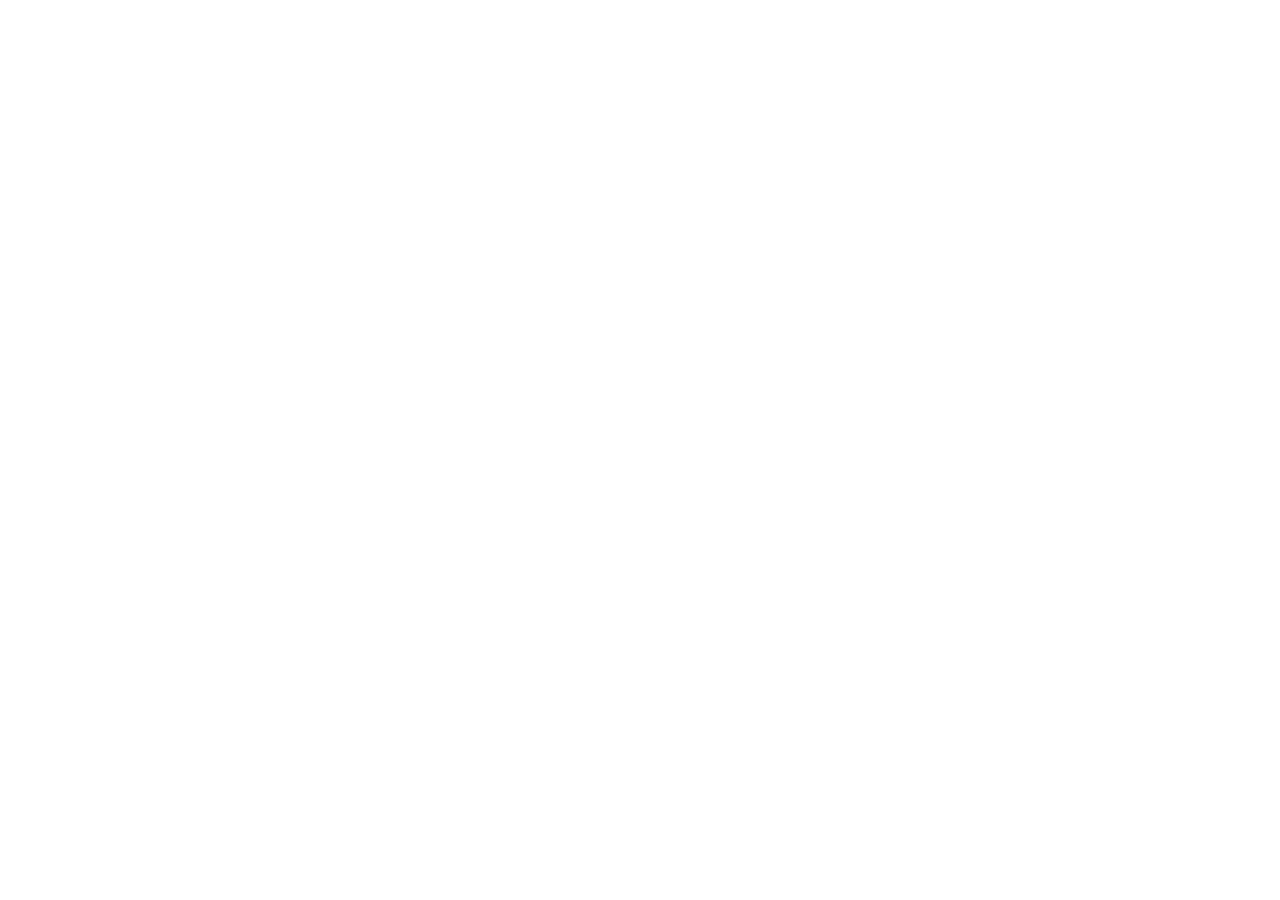
==== commit c1611dd5: "Redireciona o endereço antigo para https://mateusnatal.github.io/portifolio/" ====
--- a/index.html
+++ b/index.html
@@ -1,808 +1,23 @@
 <!DOCTYPE html>
-<html lang="pt-BR" data-theme="dark">
-
+<html lang="pt-BR">
 <head>
   <meta charset="utf-8">
-  <meta content="width=device-width, initial-scale=1.0" name="viewport">
-
-  <title>Mateus Natal | Designer e Desenvolvedor Web</title>
-  <meta content="Portfólio de Mateus Natal: design gráfico, identidade visual, desenvolvimento web e automações com Python." name="description">
-  <meta content="designer gráfico, desenvolvedor web, identidade visual, portfólio, Mateus Natal" name="keywords">
-
-  <!-- Aplica o tema salvo antes da renderização, evitando piscar a tela. O padrão é o escuro. -->
+  <meta name="viewport" content="width=device-width, initial-scale=1.0">
+  <title>Mateus Natal | Portfólio mudou de endereço</title>
+  <link rel="canonical" href="https://mateusnatal.github.io/portifolio/">
+  <!-- Sem JavaScript: redireciona pelo próprio HTML -->
+  <meta http-equiv="refresh" content="0; url=https://mateusnatal.github.io/portifolio/">
   <script>
-    (function () {
-      var theme = 'dark';
-      try {
-        var saved = localStorage.getItem('portfolio-theme');
-        if (saved === 'light' || saved === 'dark') theme = saved;
-      } catch (e) {}
-      document.documentElement.setAttribute('data-theme', theme);
-      document.documentElement.classList.add('js');
-    })();
+    // Mantém o que veio depois do endereço (ex.: ?p=analytica ou #contact)
+    location.replace("https://mateusnatal.github.io/portifolio/" + location.search + location.hash);
   </script>
-
-  <link href="assets/img/favicon.svg?v=3" rel="icon" type="image/svg+xml">
-  <link href="assets/img/favicon-32.png?v=3" rel="icon" type="image/png" sizes="32x32">
-  <link href="assets/img/apple-touch-icon.png?v=3" rel="apple-touch-icon">
-
-  <link rel="preconnect" href="https://fonts.googleapis.com">
-  <link rel="preconnect" href="https://fonts.gstatic.com" crossorigin>
-  <link href="https://fonts.googleapis.com/css2?family=Open+Sans:ital,wght@0,400;0,600;0,700;1,400&family=Poppins:wght@400;500;600;700&display=swap" rel="stylesheet">
-
-  <link href="assets/vendor/bootstrap/css/bootstrap.min.css" rel="stylesheet">
-  <link href="assets/vendor/bootstrap-icons/bootstrap-icons.css" rel="stylesheet">
-  <link href="assets/vendor/swiper/swiper-bundle.min.css" rel="stylesheet">
-
-  <link href="assets/css/style.css" rel="stylesheet">
-  <link href="assets/css/custom.css" rel="stylesheet">
+  <style>
+    body { margin: 0; min-height: 100vh; display: grid; place-items: center; background: #0a1020; color: #e4e9f4; font-family: system-ui, sans-serif; text-align: center; padding: 24px; }
+    a { color: #b199ff; }
+  </style>
 </head>
-
 <body>
-
-  <a class="skip-link" href="#main">Pular para o conteúdo</a>
-
-  <!-- ======= Barra superior (somente em telas menores) ======= -->
-  <div class="topbar">
-    <a href="#hero" class="topbar-brand">Mateus Natal</a>
-    <button type="button" class="nav-toggle" aria-controls="header" aria-expanded="false" aria-label="Abrir menu">
-      <i class="bi bi-list" aria-hidden="true"></i>
-    </button>
-  </div>
-  <div class="nav-backdrop" data-nav-close></div>
-
-  <!-- ======= Barra lateral: identidade e navegação ======= -->
-  <header id="header" class="sidebar">
-    <div class="sidebar-inner">
-
-      <div class="profile">
-        <img src="assets/img/profile-img.jpg" alt="Foto de Mateus Natal" class="profile-photo" width="600" height="600">
-        <p class="profile-name"><a href="#hero">Mateus Natal</a></p>
-        <p class="profile-role">Designer &amp; Desenvolvedor Web</p>
-        <ul class="social-links" aria-label="Redes sociais">
-          <li><a href="https://wa.me/5531995076206?text=Ol%C3%A1%2C%20Mateus!%20Vi%20seu%20portf%C3%B3lio%20e%20gostaria%20de%20conversar." target="_blank" rel="noopener noreferrer" aria-label="WhatsApp"><i class="bi bi-whatsapp" aria-hidden="true"></i></a></li>
-          <li><a href="https://www.instagram.com/mateusdiasnatal/" target="_blank" rel="noopener noreferrer" aria-label="Instagram"><i class="bi bi-instagram" aria-hidden="true"></i></a></li>
-          <li><a href="https://www.linkedin.com/in/mateus-natal/" target="_blank" rel="noopener noreferrer" aria-label="LinkedIn"><i class="bi bi-linkedin" aria-hidden="true"></i></a></li>
-          <li><a href="https://github.com/MateusNatal" target="_blank" rel="noopener noreferrer" aria-label="GitHub"><i class="bi bi-github" aria-hidden="true"></i></a></li>
-          <li><a href="https://open.spotify.com/user/gl5842yqh6wpzvgr99jpq20lp" target="_blank" rel="noopener noreferrer" aria-label="Spotify"><i class="bi bi-spotify" aria-hidden="true"></i></a></li>
-        </ul>
-      </div>
-
-      <nav id="navbar" class="nav-menu" aria-label="Seções do site">
-        <ul>
-          <li><a href="#hero" class="nav-link"><i class="bi bi-house" aria-hidden="true"></i><span>Início</span></a></li>
-          <li><a href="#about" class="nav-link"><i class="bi bi-person" aria-hidden="true"></i><span>Sobre</span></a></li>
-          <li><a href="#skills" class="nav-link"><i class="bi bi-stars" aria-hidden="true"></i><span>Habilidades</span></a></li>
-          <li><a href="#resume" class="nav-link"><i class="bi bi-file-earmark-text" aria-hidden="true"></i><span>Currículo</span></a></li>
-          <li><a href="#portfolio" class="nav-link"><i class="bi bi-grid" aria-hidden="true"></i><span>Portfólio</span></a></li>
-          <li><a href="#services" class="nav-link"><i class="bi bi-briefcase" aria-hidden="true"></i><span>Serviços</span></a></li>
-          <li><a href="#contact" class="nav-link"><i class="bi bi-envelope" aria-hidden="true"></i><span>Contato</span></a></li>
-        </ul>
-      </nav>
-
-      <div class="sidebar-foot">
-        <button type="button" class="theme-toggle" data-theme-toggle>
-          <i class="bi bi-sun" aria-hidden="true"></i>
-          <span>Usar tema claro</span>
-        </button>
-      </div>
-
-    </div>
-  </header>
-
-  <main id="main">
-
-    <!-- ======= Início ======= -->
-    <section id="hero" class="hero" aria-labelledby="hero-title">
-      <div class="hero-aurora" aria-hidden="true">
-        <span class="aurora-blob blob-1"></span>
-        <span class="aurora-blob blob-2"></span>
-        <span class="aurora-blob blob-3"></span>
-        <span class="aurora-blob blob-4"></span>
-        <span class="aurora-wave"></span>
-      </div>
-      <div class="hero-grid">
-        <div class="hero-copy">
-          <h1 id="hero-title" class="hero-title"><span class="hero-hello">Olá, sou</span> <span class="accent">Mateus Natal</span></h1>
-          <p class="hero-subtitle">Trabalho com <span class="typed" data-typed-items="design gráfico,front-end,back-end,interfaces web">design gráfico</span></p>
-          <p class="hero-lead">
-            Transformo ideias em identidades visuais, experiências digitais e soluções funcionais.
-          </p>
-          <div class="hero-actions">
-            <a href="#portfolio" class="btn btn-primary">Ver projetos</a>
-            <a href="#contact" class="btn btn-outline">Entrar em contato</a>
-          </div>
-        </div>
-
-      </div>
-    </section>
-
-    <!-- ======= Sobre ======= -->
-    <section id="about" class="section">
-      <div class="container">
-
-        <header class="section-head">
-          <h2>Sobre</h2>
-        </header>
-
-        <div class="about-grid">
-          <div class="about-photo-wrap reveal">
-            <img src="assets/img/sobre-foto.jpg" class="about-photo" alt="Retrato de Mateus Natal" width="900" height="1200" loading="lazy">
-          </div>
-
-          <div class="about-content reveal">
-            <h3>Designer e desenvolvedor web</h3>
-            <p class="about-intro">
-              Atuo na interseção entre design e código. Com experiência em design gráfico e desenvolvimento web, crio identidades visuais, materiais para produção e interfaces para a internet, cuidando tanto da aparência quanto do funcionamento.
-            </p>
-
-            <dl class="info-cards">
-              <div class="info-card">
-                <span class="info-icon" aria-hidden="true"><i class="bi bi-geo-alt"></i></span>
-                <div class="info-body">
-                  <dt>Cidade</dt>
-                  <dd>Belo Horizonte, MG</dd>
-                </div>
-              </div>
-              <div class="info-card">
-                <span class="info-icon" aria-hidden="true"><i class="bi bi-cake2"></i></span>
-                <div class="info-body">
-                  <dt>Aniversário</dt>
-                  <dd>16 de abril</dd>
-                </div>
-              </div>
-              <div class="info-card">
-                <span class="info-icon" aria-hidden="true"><i class="bi bi-mortarboard"></i></span>
-                <div class="info-body">
-                  <dt>Formação</dt>
-                  <dd>Bacharelado em andamento</dd>
-                </div>
-              </div>
-              <div class="info-card">
-                <span class="info-icon" aria-hidden="true"><i class="bi bi-check-circle"></i></span>
-                <div class="info-body">
-                  <dt>Freelance</dt>
-                  <dd>Disponível</dd>
-                </div>
-              </div>
-              <div class="info-card info-card--link info-card--wide">
-                <span class="info-icon" aria-hidden="true"><i class="bi bi-envelope-at"></i></span>
-                <div class="info-body">
-                  <dt>E-mail</dt>
-                  <dd><a href="mailto:mateusdaniel99@gmail.com">mateusdaniel99@gmail.com</a></dd>
-                </div>
-              </div>
-              <div class="info-card info-card--link">
-                <span class="info-icon" aria-hidden="true"><i class="bi bi-whatsapp"></i></span>
-                <div class="info-body">
-                  <dt>WhatsApp</dt>
-                  <dd><a href="https://wa.me/5531995076206" target="_blank" rel="noopener noreferrer">+55 (31) 9 9507-6206</a></dd>
-                </div>
-              </div>
-              <div class="info-card info-card--link">
-                <span class="info-icon" aria-hidden="true"><i class="bi bi-github"></i></span>
-                <div class="info-body">
-                  <dt>GitHub</dt>
-                  <dd><a href="https://github.com/MateusNatal" target="_blank" rel="noopener noreferrer">github.com/MateusNatal</a></dd>
-                </div>
-              </div>
-            </dl>
-
-            <p>
-              Acredito que a tecnologia deve servir à arte e que o design deve guiar a função. Meu objetivo é criar produtos digitais que sejam bonitos, funcionem bem e ajudem o crescimento dos projetos dos meus clientes.
-            </p>
-          </div>
-        </div>
-
-      </div>
-    </section>
-
-    <!-- ======= Habilidades ======= -->
-    <section id="skills" class="section section-alt">
-      <div class="container">
-
-        <header class="section-head">
-          <h2>Habilidades</h2>
-          <p class="section-lead">
-            Organizadas por especialidade, com as ferramentas que uso com mais frequência e onde cada grupo aparece nos meus projetos.
-          </p>
-        </header>
-
-        <div class="skill-grid">
-
-          <article class="skill-card reveal">
-            <h3>Design gráfico e branding</h3>
-            <p class="skill-applied">
-              Logotipos, identidades visuais, cardápios, convites, placas e rótulos. Veja exemplos no <a href="#portfolio">portfólio</a>.
-            </p>
-            <h4 class="skill-sub">Ferramentas</h4>
-            <ul class="chips" aria-label="Ferramentas de design">
-              <li class="chip chip-key">Photoshop</li>
-              <li class="chip chip-key">Illustrator</li>
-              <li class="chip chip-key">CorelDRAW</li>
-            </ul>
-            <h4 class="skill-sub">Competências</h4>
-            <ul class="skill-list">
-              <li>Identidade visual e branding</li>
-              <li>Mockups de produtos e embalagens</li>
-              <li>Design para impressão e pré-impressão</li>
-            </ul>
-          </article>
-
-          <article class="skill-card reveal">
-            <h3>Desenvolvimento web</h3>
-            <p class="skill-applied">
-              Sites, landing pages e painéis, como a landing page e os dashboards da Analytica, e este próprio portfólio.
-            </p>
-            <h4 class="skill-sub">Ferramentas</h4>
-            <ul class="chips" aria-label="Tecnologias de desenvolvimento web">
-              <li class="chip chip-key">HTML5</li>
-              <li class="chip chip-key">CSS3</li>
-              <li class="chip chip-key">JavaScript</li>
-              <li class="chip chip-key">Git e GitHub</li>
-            </ul>
-            <h4 class="skill-sub">Competências</h4>
-            <ul class="skill-list">
-              <li>Design responsivo e acessível</li>
-              <li>UI/UX design de interfaces</li>
-            </ul>
-          </article>
-
-          <article class="skill-card reveal">
-            <h3>Automação e dados</h3>
-            <p class="skill-applied">
-              Scripts que automatizam o envio e a organização de arquivos em produção, e painéis para acompanhar dados.
-            </p>
-            <h4 class="skill-sub">Ferramentas</h4>
-            <ul class="chips" aria-label="Linguagens para automação e dados">
-              <li class="chip chip-key">Python</li>
-            </ul>
-            <h4 class="skill-sub">Competências</h4>
-            <ul class="skill-list">
-              <li>Dashboards e visualização de dados</li>
-              <li>Análise de dados para tomada de decisão</li>
-            </ul>
-          </article>
-
-        </div>
-
-      </div>
-    </section>
-
-    <!-- ======= Currículo ======= -->
-    <section id="resume" class="section">
-      <div class="container">
-
-        <header class="section-head">
-          <h2>Currículo e experiência</h2>
-          <p class="section-lead">
-            Minha trajetória combina formação técnica e experiência prática em design gráfico e desenvolvimento web.
-          </p>
-        </header>
-
-        <div class="resume-grid">
-
-          <div class="resume-col reveal">
-            <h3 class="resume-heading">Resumo</h3>
-            <p class="resume-summary">
-              Profissional criativo e orientado a resultados, com mais de 5 anos de experiência em design gráfico. Desenvolvo soluções digitais e materiais de marketing centrados no usuário, unindo estética visual e código front-end funcional.
-            </p>
-            <ul class="resume-contact">
-              <li><i class="bi bi-geo-alt" aria-hidden="true"></i> Belo Horizonte, Minas Gerais, Brasil</li>
-              <li><i class="bi bi-telephone" aria-hidden="true"></i> <a href="https://wa.me/5531995076206" target="_blank" rel="noopener noreferrer">+55 (31) 9 9507-6206</a></li>
-              <li><i class="bi bi-envelope-at" aria-hidden="true"></i> <a href="mailto:mateusdaniel99@gmail.com">mateusdaniel99@gmail.com</a></li>
-            </ul>
-
-            <h3 class="resume-heading">Formação</h3>
-            <div class="timeline">
-              <article class="timeline-item">
-                <h4>Análise e Desenvolvimento de Sistemas</h4>
-                <p class="timeline-org">UNIAMÉRICA</p>
-                <p class="timeline-period">2024 – 2026</p>
-                <p class="timeline-text">Programação, análise de requisitos e desenvolvimento de software, complementando a base em design.</p>
-              </article>
-              <article class="timeline-item">
-                <h4>Técnico em Finanças</h4>
-                <p class="timeline-org">SENAC Minas</p>
-                <p class="timeline-period">2022 – 2023</p>
-                <p class="timeline-text">Gestão financeira, análise de custos e orçamentos, aplicados à precificação de projetos de design e web.</p>
-              </article>
-              <article class="timeline-item">
-                <h4>Técnico em Design Gráfico</h4>
-                <p class="timeline-org">SENAC Minas</p>
-                <p class="timeline-period">2020 – 2021</p>
-                <p class="timeline-text">Identidade visual, editoração, pré-impressão e produção gráfica.</p>
-              </article>
-            </div>
-          </div>
-
-          <div class="resume-col reveal">
-            <h3 class="resume-heading">Experiência profissional</h3>
-            <div class="timeline">
-              <article class="timeline-item">
-                <h4>Designer</h4>
-                <p class="timeline-org">Rei das Canecas BH <span class="timeline-tag">Trabalho remoto</span></p>
-                <p class="timeline-period">2024 – 2026</p>
-                <ul class="timeline-list">
-                  <li>Desenvolvi scripts em Python para automatizar o envio e a organização de arquivos, reduzindo em 40% o tempo de processamento.</li>
-                  <li>Crio artes personalizadas para silk e copos com label, com média de 50 pedidos semanais e alta taxa de aprovação.</li>
-                  <li>Otimizei o atendimento com processos automatizados, reduzindo o tempo de resposta e organizando os dados comerciais.</li>
-                  <li>Atualizei e padronizei gabaritos e mockups dos produtos, garantindo precisão no layout final e agilizando a aprovação.</li>
-                </ul>
-              </article>
-              <article class="timeline-item">
-                <h4>Designer</h4>
-                <p class="timeline-org">Criativa Digital BH</p>
-                <p class="timeline-period">2019 – 2022</p>
-                <ul class="timeline-list">
-                  <li>Aumentei as vendas em 20% em três meses, com atendimento focado em identificar necessidades e oferecer soluções personalizadas.</li>
-                  <li>Produzi e finalizei peças gráficas impressas, mantendo os padrões de qualidade e os prazos.</li>
-                  <li>Otimizei o fluxo de produção, reduzindo em 30% o tempo de entrega ao organizar pedidos, preparar arquivos e coordenar fornecedores.</li>
-                  <li>Realizei controle de qualidade em todas as etapas (pré-impressão, impressão e acabamento), reduzindo erros e desperdício.</li>
-                  <li>Implementei controle de estoque de insumos e materiais, evitando paradas na produção por falta de itens críticos.</li>
-                </ul>
-              </article>
-            </div>
-          </div>
-
-        </div>
-
-      </div>
-    </section>
-
-    <!-- ======= Portfólio ======= -->
-    <section id="portfolio" class="section section-alt">
-      <div class="container">
-
-        <header class="section-head">
-          <h2>Portfólio</h2>
-          <p class="section-lead">
-            Uma seleção de trabalhos em identidade visual, design gráfico, produtos personalizados e desenvolvimento web. Escolha um projeto para ver o estudo de caso.
-          </p>
-        </header>
-      </div>
-
-      <!-- Destaques: carrossel com os principais projetos. Os demais continuam na grade abaixo. -->
-        <div class="showcase-wide reveal">
-          <p class="showcase-label">Destaques</p>
-          <div class="swiper showcase-swiper">
-            <div class="swiper-wrapper">
-              <button type="button" class="swiper-slide showcase-slide" data-project="gabriel-marques">
-                <img class="fit-bg" src="assets/img/portfolio/gm-capa.jpg" alt="" aria-hidden="true" loading="lazy" decoding="async">
-                <img class="fit-img" src="assets/img/portfolio/gm-capa.jpg" alt="Gabriel Marques Escola de Inglês" loading="lazy" decoding="async">
-                <span class="showcase-caption">
-                  <span class="showcase-cat">Identidade visual · Web · Produtos</span>
-                  <span class="showcase-title">Gabriel Marques Escola de Inglês</span>
-                </span>
-              </button>
-              <button type="button" class="swiper-slide showcase-slide" data-project="analytica">
-                <img class="fit-bg" src="assets/img/portfolio/analytica-logo-principal.jpg" alt="" aria-hidden="true" loading="lazy" decoding="async">
-                <img class="fit-img" src="assets/img/portfolio/analytica-logo-principal.jpg" alt="Logotipo da Analytica" loading="lazy" decoding="async">
-                <span class="showcase-caption">
-                  <span class="showcase-cat">Identidade visual · Web</span>
-                  <span class="showcase-title">Analytica</span>
-                </span>
-              </button>
-              <button type="button" class="swiper-slide showcase-slide" data-project="haras-conceicao">
-                <img class="fit-bg" src="assets/img/portfolio/haras-identidade-logo.jpg" alt="" aria-hidden="true" loading="lazy" decoding="async">
-                <img class="fit-img" src="assets/img/portfolio/haras-identidade-logo.jpg" alt="Logotipo do Haras Conceição" loading="lazy" decoding="async">
-                <span class="showcase-caption">
-                  <span class="showcase-cat">Identidade visual · Produtos</span>
-                  <span class="showcase-title">Haras Conceição</span>
-                </span>
-              </button>
-              <button type="button" class="swiper-slide showcase-slide" data-project="placa-obra-floramar">
-                <img class="fit-bg" src="assets/img/portfolio/placa-obra-floramar-mockup.jpg" alt="" aria-hidden="true" loading="lazy" decoding="async">
-                <img class="fit-img" src="assets/img/portfolio/placa-obra-floramar-mockup.jpg" alt="Mockup da placa de obra Floramar" loading="lazy" decoding="async">
-                <span class="showcase-caption">
-                  <span class="showcase-cat">Placas</span>
-                  <span class="showcase-title">Placa de obra</span>
-                </span>
-              </button>
-              <button type="button" class="swiper-slide showcase-slide" data-project="convite-casamento-lilian">
-                <img class="fit-bg" src="assets/img/portfolio/convite-casamento-lilian-mockup.jpg" alt="" aria-hidden="true" loading="lazy" decoding="async">
-                <img class="fit-img" src="assets/img/portfolio/convite-casamento-lilian-mockup.jpg" alt="Mockup do convite de casamento" loading="lazy" decoding="async">
-                <span class="showcase-caption">
-                  <span class="showcase-cat">Impressos</span>
-                  <span class="showcase-title">Convite de casamento</span>
-                </span>
-              </button>
-              <button type="button" class="swiper-slide showcase-slide" data-project="amendoka-embalagens">
-                <img class="fit-bg" src="assets/img/portfolio/amendoka-01-capa.jpg" alt="" aria-hidden="true" loading="lazy" decoding="async">
-                <img class="fit-img" src="assets/img/portfolio/amendoka-01-capa.jpg" alt="Embalagens da Amendo'Ká" loading="lazy" decoding="async">
-                <span class="showcase-caption">
-                  <span class="showcase-cat">Embalagens</span>
-                  <span class="showcase-title">Amendo'Ká</span>
-                </span>
-              </button>
-            </div>
-          </div>
-
-          <div class="showcase-details-wrap" id="showcase-details-wrap" inert>
-            <div class="showcase-details" id="showcase-details" aria-live="polite">
-              <span class="showcase-details-cat"></span>
-              <h3 class="showcase-details-title"></h3>
-              <p class="showcase-details-text"></p>
-              <div class="showcase-actions">
-                <button type="button" class="btn btn-primary" data-open-showcase>Veja mais</button>
-                <button type="button" class="btn btn-outline" data-close-showcase>Fechar destaque</button>
-              </div>
-            </div>
-          </div>
-        </div>
-
-      <div class="container">
-
-        <!-- Filtros por categoria -->
-        <div class="filters reveal" role="group" aria-label="Filtrar projetos por categoria">
-          <button type="button" class="filter-btn is-active" data-filter="*" aria-pressed="true">Todos</button>
-          <button type="button" class="filter-btn" data-filter="identidade" aria-pressed="false">Identidade visual</button>
-          <button type="button" class="filter-btn" data-filter="web" aria-pressed="false">Web</button>
-          <button type="button" class="filter-btn" data-filter="produtos" aria-pressed="false">Produtos</button>
-          <button type="button" class="filter-btn" data-filter="embalagens" aria-pressed="false">Embalagens</button>
-          <button type="button" class="filter-btn" data-filter="impressos" aria-pressed="false">Impressos</button>
-          <button type="button" class="filter-btn" data-filter="placas" aria-pressed="false">Placas</button>
-        </div>
-
-        <!-- Grade de projetos -->
-        <div class="portfolio-grid" id="portfolio-grid">
-
-          <article class="portfolio-item" data-cat="identidade web" data-featured>
-            <div class="portfolio-card">
-              <div class="portfolio-media">
-                <img class="fit-img" src="assets/img/portfolio/gm-capa.jpg" alt="Capa da identidade visual da Gabriel Marques Escola de Inglês" loading="lazy" decoding="async">
-                <span class="portfolio-badge">Destaque</span>
-              </div>
-              <div class="portfolio-body">
-                <p class="portfolio-cat">Identidade visual · Web · Produtos</p>
-                <h3 class="portfolio-title"><a href="portfolio-details.html?p=gabriel-marques" data-project="gabriel-marques">Gabriel Marques Escola de Inglês</a></h3>
-                <p class="portfolio-summary">Logotipo, identidade visual e aplicações em site, uniformes, banner de curso e sala de aula.</p>
-                <span class="portfolio-more">Veja mais <i class="bi bi-arrow-right" aria-hidden="true"></i></span>
-              </div>
-            </div>
-          </article>
-
-          <article class="portfolio-item" data-cat="identidade">
-            <div class="portfolio-card">
-              <div class="portfolio-media" data-fit="contain">
-                <img class="fit-bg" src="assets/img/portfolio/mix-economia-logo.jpg" alt="" aria-hidden="true" loading="lazy" decoding="async">
-                <img class="fit-img" src="assets/img/portfolio/mix-economia-logo.jpg" alt="Logotipo da Mix Economia" loading="lazy" decoding="async">
-              </div>
-              <div class="portfolio-body">
-                <p class="portfolio-cat">Identidade visual</p>
-                <h3 class="portfolio-title"><a href="portfolio-details.html?p=mix-economia" data-project="mix-economia">Mix Economia</a></h3>
-                <p class="portfolio-summary">Logotipo com carrinho de compras e variações de cor, aplicado em fachada, loja, sacolas e uniforme.</p>
-                <span class="portfolio-more">Veja mais <i class="bi bi-arrow-right" aria-hidden="true"></i></span>
-              </div>
-            </div>
-          </article>
-
-          <article class="portfolio-item" data-cat="identidade web" data-featured>
-            <div class="portfolio-card">
-              <div class="portfolio-media" data-fit="contain">
-                <img class="fit-bg" src="assets/img/portfolio/analytica-logo-principal.jpg" alt="" aria-hidden="true" loading="lazy" decoding="async">
-                <img class="fit-img" src="assets/img/portfolio/analytica-logo-principal.jpg" alt="Logotipo da Analytica" loading="lazy" decoding="async">
-                <span class="portfolio-badge">Destaque</span>
-              </div>
-              <div class="portfolio-body">
-                <p class="portfolio-cat">Identidade visual · Web</p>
-                <h3 class="portfolio-title"><a href="portfolio-details.html?p=analytica" data-project="analytica">Analytica</a></h3>
-                <p class="portfolio-summary">Identidade visual, landing page e painéis de dashboard para uma plataforma de análise de dados.</p>
-                <span class="portfolio-more">Veja mais <i class="bi bi-arrow-right" aria-hidden="true"></i></span>
-              </div>
-            </div>
-          </article>
-
-          <article class="portfolio-item" data-cat="identidade produtos" data-featured>
-            <div class="portfolio-card">
-              <div class="portfolio-media">
-                <img class="fit-img" src="assets/img/portfolio/haras-identidade-logo.jpg" alt="Logotipo do Haras Conceição" loading="lazy" decoding="async">
-                <span class="portfolio-badge">Destaque</span>
-              </div>
-              <div class="portfolio-body">
-                <p class="portfolio-cat">Identidade visual · Produtos</p>
-                <h3 class="portfolio-title"><a href="portfolio-details.html?p=haras-conceicao" data-project="haras-conceicao">Haras Conceição</a></h3>
-                <p class="portfolio-summary">Logotipo aplicado em placa de entrada, caneca, camisa e bolsa de viagem.</p>
-                <span class="portfolio-more">Veja mais <i class="bi bi-arrow-right" aria-hidden="true"></i></span>
-              </div>
-            </div>
-          </article>
-
-          <article class="portfolio-item" data-cat="placas">
-            <div class="portfolio-card">
-              <div class="portfolio-media">
-                <img class="fit-img" src="assets/img/portfolio/drogaria-areal-placa-mockup.jpg" alt="Mockup de placa de rua da Drogaria Areal" loading="lazy" decoding="async">
-              </div>
-              <div class="portfolio-body">
-                <p class="portfolio-cat">Placas</p>
-                <h3 class="portfolio-title"><a href="portfolio-details.html?p=drogaria-areal-placa" data-project="drogaria-areal-placa">Placas de rua personalizadas</a></h3>
-                <p class="portfolio-summary">Placas com o nome da rua, o logotipo e os contatos do estabelecimento, em mockup e arte final.</p>
-                <span class="portfolio-more">Veja mais <i class="bi bi-arrow-right" aria-hidden="true"></i></span>
-              </div>
-            </div>
-          </article>
-
-          <article class="portfolio-item" data-cat="placas" data-featured>
-            <div class="portfolio-card">
-              <div class="portfolio-media">
-                <img class="fit-img" src="assets/img/portfolio/placa-obra-floramar-mockup.jpg" alt="Mockup da placa de obra Floramar" loading="lazy" decoding="async">
-                <span class="portfolio-badge">Destaque</span>
-              </div>
-              <div class="portfolio-body">
-                <p class="portfolio-cat">Placas</p>
-                <h3 class="portfolio-title"><a href="portfolio-details.html?p=placa-obra-floramar" data-project="placa-obra-floramar">Placa de obra</a></h3>
-                <p class="portfolio-summary">Placa de identificação da obra Floramar, com os dados do projeto e do responsável técnico.</p>
-                <span class="portfolio-more">Veja mais <i class="bi bi-arrow-right" aria-hidden="true"></i></span>
-              </div>
-            </div>
-          </article>
-
-          <article class="portfolio-item" data-cat="impressos" data-featured>
-            <div class="portfolio-card">
-              <div class="portfolio-media">
-                <img class="fit-img" src="assets/img/portfolio/convite-casamento-lilian-mockup.jpg" alt="Mockup do convite de casamento" loading="lazy" decoding="async">
-                <span class="portfolio-badge">Destaque</span>
-              </div>
-              <div class="portfolio-body">
-                <p class="portfolio-cat">Impressos</p>
-                <h3 class="portfolio-title"><a href="portfolio-details.html?p=convite-casamento-lilian" data-project="convite-casamento-lilian">Convite de casamento</a></h3>
-                <p class="portfolio-summary">Convite com monograma e tipografia em serifa, impresso em papel de tom neutro, com cartão complementar.</p>
-                <span class="portfolio-more">Veja mais <i class="bi bi-arrow-right" aria-hidden="true"></i></span>
-              </div>
-            </div>
-          </article>
-
-          <article class="portfolio-item" data-cat="impressos">
-            <div class="portfolio-card">
-              <div class="portfolio-media">
-                <img class="fit-img" src="assets/img/portfolio/cardapio-01-delicias-mockup.jpg" alt="Mockup de cardápio da marca Delícias" loading="lazy" decoding="async">
-              </div>
-              <div class="portfolio-body">
-                <p class="portfolio-cat">Impressos</p>
-                <h3 class="portfolio-title"><a href="portfolio-details.html?p=cardapios" data-project="cardapios">Cardápios</a></h3>
-                <p class="portfolio-summary">Cardápios das marcas Delícias, Trinity Lounge e Toro, em mockup no bar e na arte final de cada página.</p>
-                <span class="portfolio-more">Veja mais <i class="bi bi-arrow-right" aria-hidden="true"></i></span>
-              </div>
-            </div>
-          </article>
-
-          <article class="portfolio-item" data-cat="embalagens" data-featured>
-            <div class="portfolio-card">
-              <div class="portfolio-media">
-                <img class="fit-img" src="assets/img/portfolio/amendoka-01-capa.jpg" alt="Embalagens da Amendo'Ká" loading="lazy" decoding="async">
-                <span class="portfolio-badge">Destaque</span>
-              </div>
-              <div class="portfolio-body">
-                <p class="portfolio-cat">Embalagens</p>
-                <h3 class="portfolio-title"><a href="portfolio-details.html?p=amendoka-embalagens" data-project="amendoka-embalagens">Amendo'Ká</a></h3>
-                <p class="portfolio-summary">Rótulos para paçoca natural, de café e de chocolate, sem açúcar e sem glúten.</p>
-                <span class="portfolio-more">Veja mais <i class="bi bi-arrow-right" aria-hidden="true"></i></span>
-              </div>
-            </div>
-          </article>
-
-          <article class="portfolio-item" data-cat="produtos">
-            <div class="portfolio-card">
-              <div class="portfolio-media">
-                <img class="fit-img" src="assets/img/portfolio/copos-capa.jpg" alt="Copos personalizados para marcas e eventos" loading="lazy" decoding="async">
-              </div>
-              <div class="portfolio-body">
-                <p class="portfolio-cat">Produtos</p>
-                <h3 class="portfolio-title"><a href="portfolio-details.html?p=copos" data-project="copos">Copos personalizados</a></h3>
-                <p class="portfolio-summary">Copos e lanyards para marcas, eventos e campanhas, cada peça em mockup e na arte final.</p>
-                <span class="portfolio-more">Veja mais <i class="bi bi-arrow-right" aria-hidden="true"></i></span>
-              </div>
-            </div>
-          </article>
-
-          <article class="portfolio-item" data-cat="embalagens">
-            <div class="portfolio-card">
-              <div class="portfolio-media" data-fit="contain">
-                <img class="fit-bg" src="assets/img/portfolio/trifecta-variante-1x1.jpg" alt="" aria-hidden="true" loading="lazy" decoding="async">
-                <img class="fit-img" src="assets/img/portfolio/trifecta-variante-1x1.jpg" alt="Peça de campanha da Trifecta" loading="lazy" decoding="async">
-              </div>
-              <div class="portfolio-body">
-                <p class="portfolio-cat">Embalagens</p>
-                <h3 class="portfolio-title"><a href="portfolio-details.html?p=trifecta-campanha" data-project="trifecta-campanha">Trifecta</a></h3>
-                <p class="portfolio-summary">Peça de campanha para refeições prontas, com cinco variações do mesmo layout.</p>
-                <span class="portfolio-more">Veja mais <i class="bi bi-arrow-right" aria-hidden="true"></i></span>
-              </div>
-            </div>
-          </article>
-
-          <article class="portfolio-item" data-cat="impressos">
-            <div class="portfolio-card">
-              <div class="portfolio-media">
-                <img class="fit-img" src="assets/img/portfolio/villa-farm-folheto-mockup.jpg" alt="Mockup do folheto da Villa Smart Farm" loading="lazy" decoding="async">
-              </div>
-              <div class="portfolio-body">
-                <p class="portfolio-cat">Impressos</p>
-                <h3 class="portfolio-title"><a href="portfolio-details.html?p=villa-smart-farm" data-project="villa-smart-farm">Villa Smart Farm</a></h3>
-                <p class="portfolio-summary">Logotipo, folheto de produtos e instruções de montagem e uso para uma loja de ordenhas inteligentes.</p>
-                <span class="portfolio-more">Veja mais <i class="bi bi-arrow-right" aria-hidden="true"></i></span>
-              </div>
-            </div>
-          </article>
-
-        </div>
-
-      </div>
-    </section>
-
-    <!-- ======= Serviços ======= -->
-    <section id="services" class="section">
-      <div class="container">
-
-        <header class="section-head">
-          <h2>Serviços</h2>
-          <p class="section-lead">
-            Soluções que unem design e tecnologia: da identidade visual ao site ou painel que a marca usa no dia a dia.
-          </p>
-        </header>
-
-        <div class="service-grid">
-          <article class="service-card reveal">
-            <span class="service-icon" aria-hidden="true"><i class="bi bi-palette"></i></span>
-            <h3>Design gráfico e impressos</h3>
-            <p>Peças para impressão e materiais de comunicação, da arte-final à entrega pronta para produção: cardápios, convites, folhetos, placas e rótulos.</p>
-            <ul class="chips" aria-label="Ferramentas usadas">
-              <li class="chip">Illustrator</li>
-              <li class="chip">Photoshop</li>
-              <li class="chip">CorelDRAW</li>
-              <li class="chip">Design para impressão</li>
-            </ul>
-          </article>
-
-          <article class="service-card reveal">
-            <span class="service-icon" aria-hidden="true"><i class="bi bi-vector-pen"></i></span>
-            <h3>Identidade visual</h3>
-            <p>Logotipos, paleta de cores e variações de marca, aplicados em papelaria, fachada, uniformes, embalagens e produtos.</p>
-            <ul class="chips" aria-label="Competências de identidade visual">
-              <li class="chip">Branding</li>
-              <li class="chip">Mockups</li>
-              <li class="chip">Identidade visual</li>
-            </ul>
-          </article>
-
-          <article class="service-card reveal">
-            <span class="service-icon" aria-hidden="true"><i class="bi bi-code-slash"></i></span>
-            <h3>Desenvolvimento de sites</h3>
-            <p>Sites institucionais e landing pages, do layout à publicação, com foco em responsividade, acessibilidade e carregamento rápido em qualquer tela.</p>
-            <ul class="chips" aria-label="Tecnologias para sites">
-              <li class="chip">HTML5</li>
-              <li class="chip">CSS3</li>
-              <li class="chip">JavaScript</li>
-              <li class="chip">Design responsivo</li>
-            </ul>
-          </article>
-
-          <article class="service-card reveal">
-            <span class="service-icon" aria-hidden="true"><i class="bi bi-bar-chart-line"></i></span>
-            <h3>Aplicações e automações</h3>
-            <p>Telas e painéis para aplicações web com navegação clara, além de scripts em Python que automatizam a organização de arquivos e dados.</p>
-            <ul class="chips" aria-label="Tecnologias para aplicações">
-              <li class="chip">Python</li>
-              <li class="chip">Dashboards</li>
-              <li class="chip">Análise de dados</li>
-            </ul>
-          </article>
-        </div>
-
-      </div>
-    </section>
-
-    <!-- ======= Contato ======= -->
-    <section id="contact" class="section section-alt">
-      <div class="container">
-
-        <header class="section-head">
-          <h2>Contato</h2>
-          <p class="section-lead">
-            Tem um projeto em mente? Me chame no WhatsApp ou envie um e-mail. Também é possível me encontrar nas redes sociais.
-          </p>
-        </header>
-
-        <div class="contact-grid">
-
-          <div class="contact-channels">
-            <a class="contact-card contact-card--primary" href="https://wa.me/5531995076206?text=Ol%C3%A1%2C%20Mateus!%20Vi%20seu%20portf%C3%B3lio%20e%20gostaria%20de%20conversar." target="_blank" rel="noopener noreferrer">
-              <span class="contact-icon" aria-hidden="true"><i class="bi bi-whatsapp"></i></span>
-              <span class="contact-text">
-                <span class="contact-label">WhatsApp</span>
-                <span class="contact-value">+55 (31) 9 9507-6206</span>
-              </span>
-              <i class="bi bi-arrow-up-right contact-go" aria-hidden="true"></i>
-            </a>
-
-            <a class="contact-card contact-card--primary" href="mailto:mateusdaniel99@gmail.com">
-              <span class="contact-icon" aria-hidden="true"><i class="bi bi-envelope-at"></i></span>
-              <span class="contact-text">
-                <span class="contact-label">E-mail</span>
-                <span class="contact-value">mateusdaniel99@gmail.com</span>
-              </span>
-              <i class="bi bi-arrow-up-right contact-go" aria-hidden="true"></i>
-            </a>
-
-            <h3 class="contact-subtitle">Redes e perfis</h3>
-            <ul class="contact-social">
-              <li>
-                <a class="contact-card contact-card--small" href="https://www.instagram.com/mateusdiasnatal/" target="_blank" rel="noopener noreferrer">
-                  <i class="bi bi-instagram" aria-hidden="true"></i>
-                  <span class="contact-text"><span class="contact-label">Instagram</span><span class="contact-value">@mateusdiasnatal</span></span>
-                </a>
-              </li>
-              <li>
-                <a class="contact-card contact-card--small" href="https://github.com/MateusNatal" target="_blank" rel="noopener noreferrer">
-                  <i class="bi bi-github" aria-hidden="true"></i>
-                  <span class="contact-text"><span class="contact-label">GitHub</span><span class="contact-value">github.com/MateusNatal</span></span>
-                </a>
-              </li>
-              <li>
-                <a class="contact-card contact-card--small" href="https://www.linkedin.com/in/mateus-natal/" target="_blank" rel="noopener noreferrer">
-                  <i class="bi bi-linkedin" aria-hidden="true"></i>
-                  <span class="contact-text"><span class="contact-label">LinkedIn</span><span class="contact-value">mateus-natal</span></span>
-                </a>
-              </li>
-              <li>
-                <a class="contact-card contact-card--small" href="https://open.spotify.com/user/gl5842yqh6wpzvgr99jpq20lp" target="_blank" rel="noopener noreferrer">
-                  <i class="bi bi-spotify" aria-hidden="true"></i>
-                  <span class="contact-text"><span class="contact-label">Spotify</span><span class="contact-value">Mateus Natal</span></span>
-                </a>
-              </li>
-            </ul>
-          </div>
-
-          <div class="contact-map">
-            <iframe
-              title="Mapa de Belo Horizonte, Minas Gerais"
-              src="https://www.google.com/maps/embed?pb=!1m18!1m12!1m3!1d240097.0372428169!2d-44.128862093613655!3d-19.902640425040165!2m3!1f0!2f0!3f0!3m2!1i1024!2i768!4f13.1!3m3!1m2!1s0xa690cacacf2c33%3A0x5b35795e3ad23997!2sBelo%20Horizonte%2C%20MG!5e0!3m2!1spt-BR!2sbr!4v1706848279905!5m2!1spt-BR!2sbr"
-              loading="lazy"
-              referrerpolicy="no-referrer-when-downgrade"></iframe>
-            <p class="map-caption">
-              <i class="bi bi-geo-alt" aria-hidden="true"></i>
-              Belo Horizonte, MG ·
-              <a href="https://www.google.com/maps/search/?api=1&amp;query=Belo+Horizonte%2C+MG%2C+Brasil" target="_blank" rel="noopener noreferrer">Abrir no Google Maps</a>
-            </p>
-          </div>
-
-        </div>
-
-      </div>
-    </section>
-
-  </main>
-
-  <!-- ======= Rodapé ======= -->
-  <footer id="footer">
-    <div class="container">
-      <p class="credits">
-        &copy; <span id="current-year">2026</span> Mateus Natal. Todos os direitos reservados.
-      </p>
-    </div>
-  </footer>
-
-  <!-- ======= Estudo de caso (modal) ======= -->
-  <dialog class="case-modal" id="case-modal" aria-labelledby="case-title">
-    <div class="case-panel">
-      <button type="button" class="case-close" data-close-case aria-label="Fechar estudo de caso">
-        <i class="bi bi-x-lg" aria-hidden="true"></i>
-      </button>
-      <div class="case-content" id="case-content"></div>
-    </div>
-  </dialog>
-
-  <a href="#hero" class="back-to-top" aria-label="Voltar ao início">
-    <i class="bi bi-arrow-up-short" aria-hidden="true"></i>
-  </a>
-
-  <!-- Bibliotecas de terceiros -->
-  <script src="assets/vendor/swiper/swiper-bundle.min.js"></script>
-
-  <!-- Scripts do site -->
-  <script src="assets/vendor/typed.js/typed.umd.js"></script>
-  <script src="assets/js/main.js"></script>
-  <script src="assets/js/site.js"></script>
-
+  <p>Este portfólio mudou de endereço.<br>
+    <a href="https://mateusnatal.github.io/portifolio/">Clique aqui para acessar o novo site</a>.</p>
 </body>
-
 </html>
